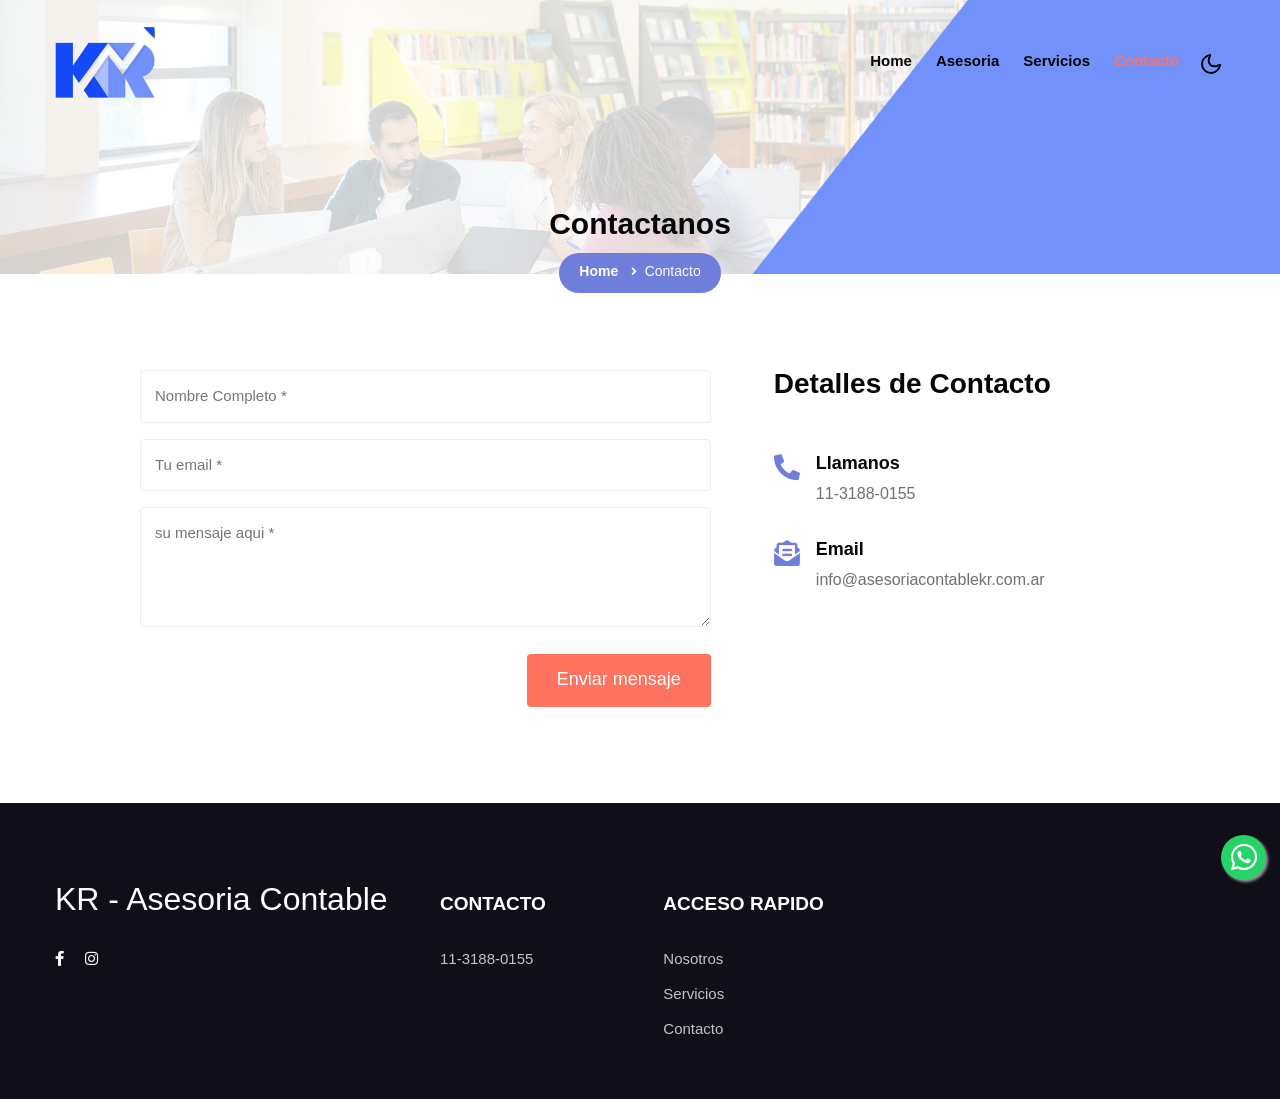
==== contacto.html @ cf9ad84a "Add files via upload" ====
<!doctype html>
<html lang="es">

    <head>
        <!-- Required meta tags -->
        <title>KR - Asesoria Contable</title>
        <meta charset="utf-8">
        <meta http-equiv="Content-Type" content="text/html; charset=utf-8">
        <meta name="viewport" content="width=device-width, initial-scale=1, shrink-to-fit=no">
        <meta name="description" content="Realización de trámites de administración contable e impositiva para emprendedores y Pymes. Contamos con el mejor servicio profesional para cada cliente.">
        <meta name="keywords" content="asesoramiento contable, asesoria contable,vencimiento de afip, Contador publico, Afip Monotributo, Contadora Publica, Pago de Afip, Liquidacion de sueldos, contador para emprendedores">
        <meta name="google-site-verification" content="Z-WitWKQoK6j_l87jaZGyqJf7BgAr0-FF_8QViLL7R8" />
        <meta http-equiv="content-language" content="es">
        <link rel="stylesheet" href="assets/css/style-starter.css?v=5">
    </head>

<body>
    <!--header-->
    <header id="site-header" class="fixed-top">
        <div class="container">
            <nav class="navbar navbar-expand-lg stroke px-0">
                <!-- <h1>
                    <a class="navbar-brand" href="index.html">
                        <span>Be</span>Idea</a>
                </h1> -->

                <a class="navbar-brand" href="index.html">
                    <img src="./assets/images/logo-small.png" alt="KR ASESORÍA" title="KR ASESORÍA" style="width: 100px; top:10px;" />
                </a> 
                <button class="navbar-toggler  collapsed bg-gradient" type="button" data-toggle="collapse"
                    data-target="#navbarTogglerDemo02" aria-controls="navbarTogglerDemo02" aria-expanded="false"
                    aria-label="Toggle navigation">
                    <span class="navbar-toggler-icon fa icon-expand fa-bars"></span>
                    <span class="navbar-toggler-icon fa icon-close fa-times"></span>
                </button>

                <div class="collapse navbar-collapse" id="navbarTogglerDemo02">
                    <ul class="navbar-nav ml-lg-auto">
                        <li class="nav-item">
                            <a class="nav-link" href="index.html">Home</a>
                        </li>
                        <li class="nav-item">
                            <a class="nav-link" href="index.html#asesoria">Asesoria</a>
                        </li>
                        <li class="nav-item">
                            <a class="nav-link" href="index.html#servicios">Servicios</a>
                        </li>
                        <li class="nav-item active">
                            <a class="nav-link" href="contacto.html">Contacto <span class="sr-only">(current)</span></a>
                        </li>
                    </ul>
                </div>
                <!-- toggle switch for light and dark theme -->
                <div class="cont-ser-position mt-lg-2">
                    <nav class="navigation">
                        <div class="theme-switch-wrapper">
                            <label class="theme-switch" for="checkbox">
                                <input type="checkbox" id="checkbox">
                                <div class="mode-container">
                                    <i class="gg-sun"></i>
                                    <i class="gg-moon"></i>
                                </div>
                            </label>
                        </div>
                    </nav>
                </div>
                <!-- //toggle switch for light and dark theme -->
            </nav>
        </div>
    </header>
    <!--//header-->

    <!-- inner banner -->
    <div class="inner-banner">
        <div class="w3l-breadcrumb">
            <div class="container">
                <h4 class="inner-text-title font-weight-bold">Contactanos</h4>
                <ul class="breadcrumbs-custom-path">
                    <li><a href="index.html">Home</a></li>
                    <li class="active"><i class="fas fa-angle-right mx-2"></i>Contacto</li>
                </ul>
            </div>
        </div>
    </div>
    <!-- //inner banner -->

    <!-- contact section -->
    <section class="w3l-contact py-5" id="contact">
        <div class="container py-md-5 py-4">
            <!--<div class="title-main text-center mx-auto mb-5" style="max-width:500px;">
                <p class="text-uppercase">Get In Touch</p>
                <h3 class="title-style">Contact with <span>Us</span></h3>
            </div>-->
            <div class="mx-auto" style="max-width:1000px">
                <div class="row contact-block">
                    <div class="col-md-7 contact-right">
                        <form action="emailHandler.php" method="post" class="signin-form">
                            <div class="input-grids">
                                <input type="text" name="nombre" id="nombre" placeholder="Nombre Completo *"
                                    class="contact-input" required="" />
                                <input type="email" name="email" id="email" placeholder="Tu email *"
                                    class="contact-input" required="" />
                            </div>
                            <div class="form-input">
                                <textarea name="mensaje" id="mensaje" placeholder="su mensaje aqui *"
                                    required=""></textarea>
                            </div>
                            <div class="text-right">
                                <button class="btn btn-style">Enviar mensaje</button>
                            </div>
                        </form>
                    </div>
                    <div class="col-md-5 contact-left pl-lg-5 mt-md-0 mt-5">
                        <h3 class="font-weight-bold mb-md-5 mb-4">Detalles de Contacto</h3>
                        <div class="cont-details">
                            <!--<div class="d-flex contact-grid">
                                <div class="cont-left text-center mr-3">
                                    <i class="fas fa-building"></i>
                                </div>
                                <div class="cont-right">
                                    <h6>Company Address</h6>
                                    <p>10001, 5th Avenue, 12202 street, London.</p>
                                </div>
                            </div>-->
                            <div class="d-flex contact-grid mt-4 pt-lg-2">
                                <div class="cont-left text-center mr-3">
                                    <i class="fas fa-phone-alt"></i>
                                </div>
                                <div class="cont-right">
                                    <h6>Llamanos</h6>
                                    <p><a target="_blank" href="https://api.whatsapp.com/send?phone=5491131880155">11-3188-0155</a></p>
                                </div>
                            </div>
                            <div class="d-flex contact-grid mt-4 pt-lg-2">
                                <div class="cont-left text-center mr-3">
                                    <i class="fas fa-envelope-open-text"></i>
                                </div>
                                <div class="cont-right">
                                    <h6>Email</h6>
                                    <p><a href="mailto:info@asesoriacontablekr.com.ar" class="mail">info@asesoriacontablekr.com.ar</a></p>
                                </div>
                            </div>
                            <!--<div class="d-flex contact-grid mt-4 pt-lg-2">
                                <div class="cont-left text-center mr-3">
                                    <i class="fas fa-headphones-alt"></i>
                                </div>
                                <div class="cont-right">
                                    <h6>Customer Support</h6>
                                    <p><a href="mailto:info@support.com" class="mail">info@support.com</a></p>
                                </div>
                            </div>-->
                        </div>
                    </div>
                </div>
            </div>
        </div>
    </section>
    <!-- map -->
    <!--<div class="map">
        <iframe
            src="https://www.google.com/maps/embed?pb=!1m18!1m12!1m3!1d317718.69319292053!2d-0.3817765050863085!3d51.528307984912544!2m3!1f0!2f0!3f0!3m2!1i1024!2i768!4f13.1!3m3!1m2!1s0x47d8a00baf21de75%3A0x52963a5addd52a99!2sLondon%2C+UK!5e0!3m2!1sen!2spl!4v1562654563739!5m2!1sen!2spl"
            width="100%" height="400" frameborder="0" style="border: 0px;" allowfullscreen=""></iframe>
    </div>-->
    <!-- //contact section -->

    <!-- footer -->
    <footer class="w3l-footer-16 py-5">
        <div class="container pt-md-4">
            <div class="row footer-p">
                <div class="col-lg-4 pr-lg-5">
                    <a class="footer-logo" href="index.html">KR - Asesoria Contable</a>
                    <div class="columns-2 mt-4">
                        <ul class="social">
                            <li><a target="_blank" href="https://www.facebook.com/kr.asesoriacontable"><i class="fab fa-facebook-f"></i></a>
                            </li>
                            <li><a target="_blank" href="https://www.instagram.com/kr.asesoriacontable/?hl=es"><i class="fab fa-instagram"></i></a>
                            </li>
                        </ul>
                    </div>
                </div>
                <div class="col-lg-5 mt-lg-0 mt-5">
                    <div class="row">
                            <div class="col-xl-5 col-6 column pl-lg-0">
                            <h3 class="mt-lg-3">Contacto</h3>
                            <ul class="footer-contact-list">
                                <li class="mt-2"><a target="_blank" href="https://api.whatsapp.com/send?phone=5491131880155">11-3188-0155</a></li>
                            </ul>
                        </div>
                        <div class="col-xl-5 col-6 column">
                            <h3 class="mt-lg-3">Acceso Rapido</h3>
                            <ul class="footer-gd-16">
                                <li><a href="index.html#nosotros">Nosotros</a></li>
                                <li><a href="index.html#servicios">Servicios</a></li>
                                <li><a href="contacto.html">Contacto</a></li>
                            </ul>
                        </div>

                    </div>
                </div>
            </div>
        </div>
    </footer>
    <div class="whatsappMobile">
		<a target="_blank" href="https://api.whatsapp.com/send?phone=5491131880155" class="floatMobile" target="_blank"><i class="fab fa-whatsapp"></i></a>
	</div>
    <!-- //footer -->

    <!-- Js scripts -->
    <!-- move top -->
    <button onclick="topFunction()" id="movetop" title="Go to top">
        <span class="fas fa-level-up-alt" aria-hidden="true"></span>
    </button>
    <script>
        // When the user scrolls down 20px from the top of the document, show the button
        window.onscroll = function () {
            scrollFunction()
        };

        function scrollFunction() {
            if (document.body.scrollTop > 20 || document.documentElement.scrollTop > 20) {
                document.getElementById("movetop").style.display = "block";
            } else {
                document.getElementById("movetop").style.display = "none";
            }
        }

        // When the user clicks on the button, scroll to the top of the document
        function topFunction() {
            document.body.scrollTop = 0;
            document.documentElement.scrollTop = 0;
        }
    </script>
    <!-- //move top -->

    <!-- common jquery plugin -->
    <script src="assets/js/jquery-3.3.1.min.js"></script>
    <!-- //common jquery plugin -->

    <!-- theme switch js (light and dark)-->
    <script src="assets/js/theme-change.js"></script>
    <script>
        function autoType(elementClass, typingSpeed) {
            var thhis = $(elementClass);
            thhis.css({
                "position": "relative",
                "display": "inline-block"
            });
            thhis.prepend('<div class="cursor" style="right: initial; left:0;"></div>');
            thhis = thhis.find(".text-js");
            var text = thhis.text().trim().split('');
            var amntOfChars = text.length;
            var newString = "";
            thhis.text("|");
            setTimeout(function () {
                thhis.css("opacity", 1);
                thhis.prev().removeAttr("style");
                thhis.text("");
                for (var i = 0; i < amntOfChars; i++) {
                    (function (i, char) {
                        setTimeout(function () {
                            newString += char;
                            thhis.text(newString);
                        }, i * typingSpeed);
                    })(i + 1, text[i]);
                }
            }, 1500);
        }

        $(document).ready(function () {
            // Now to start autoTyping just call the autoType function with the 
            // class of outer div
            // The second paramter is the speed between each letter is typed.   
            autoType(".type-js", 200);
        });
    </script>
    <!-- //theme switch js (light and dark)-->

    <!-- MENU-JS -->
    <script>
        $(window).on("scroll", function () {
            var scroll = $(window).scrollTop();

            if (scroll >= 80) {
                $("#site-header").addClass("nav-fixed");
            } else {
                $("#site-header").removeClass("nav-fixed");
            }
        });

        //Main navigation Active Class Add Remove
        $(".navbar-toggler").on("click", function () {
            $("header").toggleClass("active");
        });
        $(document).on("ready", function () {
            if ($(window).width() > 991) {
                $("header").removeClass("active");
            }
            $(window).on("resize", function () {
                if ($(window).width() > 991) {
                    $("header").removeClass("active");
                }
            });
        });
    </script>
    <!-- //MENU-JS -->

    <!-- disable body scroll which navbar is in active -->
    <script>
        $(function () {
            $('.navbar-toggler').click(function () {
                $('body').toggleClass('noscroll');
            })
        });
    </script>
    <!-- //disable body scroll which navbar is in active -->

    <!--bootstrap-->
    <script src="assets/js/bootstrap.min.js"></script>
    <!-- //bootstrap-->
    <!-- //Js scripts -->
</body>

</html>
---- assets/css/style-starter.css ----
@charset "UTF-8";

/*--
Author: W3layouts
Author URL: http://w3layouts.com
--*/
/*!
 * Bootstrap v4.4.1 (https://getbootstrap.com/)
 * Copyright 2011-2019 The Bootstrap Authors
 * Copyright 2011-2019 Twitter, Inc.
 * Licensed under MIT (https://github.com/twbs/bootstrap/blob/master/LICENSE)
 */
:root {
  --blue: #007bff;
  --indigo: #6610f2;
  --purple: #6f42c1;
  --pink: #e83e8c;
  --red: #dc3545;
  --orange: #fd7e14;
  --yellow: #ffc107;
  --green: #28a745;
  --teal: #20c997;
  --cyan: #17a2b8;
  --white: #fff;
  --gray: #6c757d;
  --gray-dark: #343a40;
  --primary: #ff4c4c;
  --secondary: #e71d36;
  --success: #28a745;
  --info: #17a2b8;
  --warning: #ffc107;
  --danger: #dc3545;
  --light: #f8f9fa;
  --dark: #343a40;
  --breakpoint-xs: 0;
  --breakpoint-sm: 576px;
  --breakpoint-md: 768px;
  --breakpoint-lg: 992px;
  --breakpoint-xl: 1200px;
  --font-family-sans-serif: -apple-system, BlinkMacSystemFont, "Segoe UI", Roboto, "Helvetica Neue", Arial, "Noto Sans", sans-serif, "Apple Color Emoji", "Segoe UI Emoji", "Segoe UI Symbol", "Noto Color Emoji";
  --font-family-monospace: SFMono-Regular, Menlo, Monaco, Consolas, "Liberation Mono", "Courier New", monospace;
}

*,
*::before,
*::after {
  box-sizing: border-box;
}

html {
  font-family: sans-serif;
  line-height: 1.15;
  -webkit-text-size-adjust: 100%;
  -webkit-tap-highlight-color: rgba(0, 0, 0, 0);
}

article,
aside,
figcaption,
figure,
footer,
header,
hgroup,
main,
nav,
section {
  display: block;
}

body {
  margin: 0;
  font-family: -apple-system, BlinkMacSystemFont, "Segoe UI", Roboto, "Helvetica Neue", Arial, "Noto Sans", sans-serif, "Apple Color Emoji", "Segoe UI Emoji", "Segoe UI Symbol", "Noto Color Emoji";
  font-size: 1rem;
  font-weight: 400;
  line-height: 1.5;
  color: #212529;
  text-align: left;
  background-color: #fff;
}

[tabindex="-1"]:focus:not(:focus-visible) {
  outline: 0 !important;
}

hr {
  box-sizing: content-box;
  height: 0;
  overflow: visible;
}

h1,
h2,
h3,
h4,
h5,
h6 {
  margin-top: 0;
  margin-bottom: 0.5rem;
}

p {
  margin-top: 0;
  margin-bottom: 1rem;
}

abbr[title],
abbr[data-original-title] {
  text-decoration: underline;
  -webkit-text-decoration: underline dotted;
  text-decoration: underline dotted;
  cursor: help;
  border-bottom: 0;
  -webkit-text-decoration-skip-ink: none;
  text-decoration-skip-ink: none;
}

address {
  margin-bottom: 1rem;
  font-style: normal;
  line-height: inherit;
}

ol,
ul,
dl {
  margin-top: 0;
  margin-bottom: 1rem;
}

ol ol,
ul ul,
ol ul,
ul ol {
  margin-bottom: 0;
}

dt {
  font-weight: 600;
}

dd {
  margin-bottom: .5rem;
  margin-left: 0;
}

blockquote {
  margin: 0 0 1rem;
}

b,
strong {
  font-weight: bolder;
}

small {
  font-size: 80%;
}

sub,
sup {
  position: relative;
  font-size: 75%;
  line-height: 0;
  vertical-align: baseline;
}

sub {
  bottom: -.25em;
}

sup {
  top: -.5em;
}

a {
  color: var(--font-color);
  text-decoration: none;
  transition: 0.3s ease-out;
}

a:hover {
  color: var(--primary-color);
  text-decoration: underline;
  transition: 0.3s ease-out;
}

a,
a:hover,
button,
button:hover {
  text-decoration: none;
  transition: 0.3s ease-out;
}

a:not([href]) {
  color: inherit;
  text-decoration: none;
}

a:not([href]):hover {
  color: inherit;
  text-decoration: none;
}

pre,
code,
kbd,
samp {
  font-family: SFMono-Regular, Menlo, Monaco, Consolas, "Liberation Mono", "Courier New", monospace;
  font-size: 1em;
}

pre {
  margin-top: 0;
  margin-bottom: 1rem;
  overflow: auto;
}

figure {
  margin: 0 0 1rem;
}

img {
  vertical-align: middle;
  border-style: none;
}

svg {
  overflow: hidden;
  vertical-align: middle;
}

table {
  border-collapse: collapse;
}

caption {
  padding-top: 0.75rem;
  padding-bottom: 0.75rem;
  color: #6c757d;
  text-align: left;
  caption-side: bottom;
}

th {
  text-align: inherit;
}

label {
  display: inline-block;
  margin-bottom: 0.5rem;
}

button {
  border-radius: 0;
}

button:focus {
  outline: 1px dotted;
  outline: 5px auto -webkit-focus-ring-color;
}

input,
button,
select,
optgroup,
textarea {
  margin: 0;
  font-family: inherit;
  font-size: inherit;
  line-height: inherit;
}

button,
input {
  overflow: visible;
}

button,
select {
  text-transform: none;
}

select {
  word-wrap: normal;
}

button,
[type="button"],
[type="reset"],
[type="submit"] {
  -webkit-appearance: button;
}

button:not(:disabled),
[type="button"]:not(:disabled),
[type="reset"]:not(:disabled),
[type="submit"]:not(:disabled) {
  cursor: pointer;
}

button::-moz-focus-inner,
[type="button"]::-moz-focus-inner,
[type="reset"]::-moz-focus-inner,
[type="submit"]::-moz-focus-inner {
  padding: 0;
  border-style: none;
}

input[type="radio"],
input[type="checkbox"] {
  box-sizing: border-box;
  padding: 0;
}

input[type="date"],
input[type="time"],
input[type="datetime-local"],
input[type="month"] {
  -webkit-appearance: listbox;
}

textarea {
  overflow: auto;
  resize: vertical;
}

fieldset {
  min-width: 0;
  padding: 0;
  margin: 0;
  border: 0;
}

legend {
  display: block;
  width: 100%;
  max-width: 100%;
  padding: 0;
  margin-bottom: .5rem;
  font-size: 1.5rem;
  line-height: inherit;
  color: inherit;
  white-space: normal;
}

.floatMobile{
	position:fixed;
	width:45px;
	height:45px;
    bottom: 20px;
    right: 14px;
	background-color:#25d366;
	color:#FFF;
	border-radius:50px;
	text-align:center;
    font-size:30px;
	box-shadow: 2px 2px 3px #999;
    z-index:100;
    animation: beat .25s infinite alternate;
}

.my-float {
  margin-top: 16px;
}

@media (max-width: 1200px) {
  legend {
    font-size: calc(1.275rem + 0.3vw);
  }
}

progress {
  vertical-align: baseline;
}

[type="number"]::-webkit-inner-spin-button,
[type="number"]::-webkit-outer-spin-button {
  height: auto;
}

[type="search"] {
  outline-offset: -2px;
  -webkit-appearance: none;
}

[type="search"]::-webkit-search-decoration {
  -webkit-appearance: none;
}

::-webkit-file-upload-button {
  font: inherit;
  -webkit-appearance: button;
}

output {
  display: inline-block;
}

summary {
  display: list-item;
  cursor: pointer;
}

template {
  display: none;
}

[hidden] {
  display: none !important;
}

h1,
h2,
h3,
h4,
h5,
h6,
.h1,
.h2,
.h3,
.h4,
.h5,
.h6 {
  margin-bottom: 0.5rem;
  font-weight: 400;
  line-height: 28px;
}

h1,
.h1 {
  font-size: 2.5rem;
}

@media (max-width: 1200px) {

  h1,
  .h1 {
    font-size: calc(1.375rem + 1.5vw);
  }
}

h2,
.h2 {
  font-size: 2rem;
}

@media (max-width: 1200px) {

  h2,
  .h2 {
    font-size: calc(1.325rem + 0.9vw);
  }
}

h3,
.h3 {
  font-size: 1.75rem;
}

@media (max-width: 1200px) {

  h3,
  .h3 {
    font-size: calc(1.3rem + 0.6vw);
  }
}

h4,
.h4 {
  font-size: 1.5rem;
}

@media (max-width: 1200px) {

  h4,
  .h4 {
    font-size: calc(1.275rem + 0.3vw);
  }
}

h5,
.h5 {
  font-size: 1.25rem;
}

h6,
.h6 {
  font-size: 1rem;
}

.lead {
  font-size: 1.25rem;
  font-weight: 300;
}

.display-1 {
  font-size: 6rem;
  font-weight: 300;
  line-height: 1.2;
}

@media (max-width: 1200px) {
  .display-1 {
    font-size: calc(1.725rem + 5.7vw);
  }
}

.display-2 {
  font-size: 5.5rem;
  font-weight: 300;
  line-height: 1.2;
}

@media (max-width: 1200px) {
  .display-2 {
    font-size: calc(1.675rem + 5.1vw);
  }
}

.display-3 {
  font-size: 4.5rem;
  font-weight: 300;
  line-height: 1.2;
}

@media (max-width: 1200px) {
  .display-3 {
    font-size: calc(1.575rem + 3.9vw);
  }
}

.display-4 {
  font-size: 3.5rem;
  font-weight: 300;
  line-height: 1.2;
}

@media (max-width: 1200px) {
  .display-4 {
    font-size: calc(1.475rem + 2.7vw);
  }
}

hr {
  margin-top: 1rem;
  margin-bottom: 1rem;
  border: 0;
  border-top: 1px solid rgba(0, 0, 0, 0.1);
}

small,
.small {
  font-size: 80%;
  font-weight: 400;
}

mark,
.mark {
  padding: 0.2em;
  background-color: #fcf8e3;
}

.list-unstyled {
  padding-left: 0;
  list-style: none;
}

.list-inline {
  padding-left: 0;
  list-style: none;
}

.list-inline-item {
  display: inline-block;
}

.list-inline-item:not(:last-child) {
  margin-right: 0.5rem;
}

.initialism {
  font-size: 90%;
  text-transform: uppercase;
}

.blockquote {
  margin-bottom: 1rem;
  font-size: 1.25rem;
}

.blockquote-footer {
  display: block;
  font-size: 80%;
  color: #6c757d;
}

.blockquote-footer::before {
  content: "\2014\00A0";
}

.img-fluid {
  max-width: 100%;
  height: auto;
}

.img-thumbnail {
  padding: 0.25rem;
  background-color: #fff;
  border: 1px solid #dee2e6;
  border-radius: 0.25rem;
  max-width: 100%;
  height: auto;
}

.figure {
  display: inline-block;
}

.figure-img {
  margin-bottom: 0.5rem;
  line-height: 1;
}

.figure-caption {
  font-size: 90%;
  color: #6c757d;
}

code {
  font-size: 87.5%;
  color: #e83e8c;
  word-wrap: break-word;
}

a>code {
  color: inherit;
}

kbd {
  padding: 0.2rem 0.4rem;
  font-size: 87.5%;
  color: #fff;
  background-color: #212529;
  border-radius: 0.2rem;
}

kbd kbd {
  padding: 0;
  font-size: 100%;
  font-weight: 600;
}

pre {
  display: block;
  font-size: 87.5%;
  color: #212529;
}

pre code {
  font-size: inherit;
  color: inherit;
  word-break: normal;
}

.pre-scrollable {
  max-height: 340px;
  overflow-y: scroll;
}

.container {
  width: 100%;
  padding-right: 15px;
  padding-left: 15px;
  margin-right: auto;
  margin-left: auto;
}

@media (min-width: 576px) {
  .container {
    max-width: 540px;
  }
}

@media (min-width: 768px) {
  .container {
    max-width: 720px;
  }
}

@media (min-width: 992px) {
  .container {
    max-width: 960px;
  }
}

@media (min-width: 1200px) {
  .container {
    max-width: 1140px;
  }
}

.container-fluid,
.container-sm,
.container-md,
.container-lg,
.container-xl {
  width: 100%;
  padding-right: 15px;
  padding-left: 15px;
  margin-right: auto;
  margin-left: auto;
}

@media (min-width: 576px) {

  .container,
  .container-sm {
    max-width: 540px;
  }
}

@media (min-width: 768px) {

  .container,
  .container-sm,
  .container-md {
    max-width: 720px;
  }
}

@media (min-width: 992px) {

  .container,
  .container-sm,
  .container-md,
  .container-lg {
    max-width: 960px;
  }
}

@media (min-width: 1200px) {

  .container,
  .container-sm,
  .container-md,
  .container-lg,
  .container-xl {
    max-width: 1140px;
  }
}

.row {
  display: flex;
  flex-wrap: wrap;
  margin-right: -15px;
  margin-left: -15px;
}

.no-gutters {
  margin-right: 0;
  margin-left: 0;
}

.no-gutters>.col,
.no-gutters>[class*="col-"] {
  padding-right: 0;
  padding-left: 0;
}

.col-1,
.col-2,
.col-3,
.col-4,
.col-5,
.col-6,
.col-7,
.col-8,
.col-9,
.col-10,
.col-11,
.col-12,
.col,
.col-auto,
.col-sm-1,
.col-sm-2,
.col-sm-3,
.col-sm-4,
.col-sm-5,
.col-sm-6,
.col-sm-7,
.col-sm-8,
.col-sm-9,
.col-sm-10,
.col-sm-11,
.col-sm-12,
.col-sm,
.col-sm-auto,
.col-md-1,
.col-md-2,
.col-md-3,
.col-md-4,
.col-md-5,
.col-md-6,
.col-md-7,
.col-md-8,
.col-md-9,
.col-md-10,
.col-md-11,
.col-md-12,
.col-md,
.col-md-auto,
.col-lg-1,
.col-lg-2,
.col-lg-3,
.col-lg-4,
.col-lg-5,
.col-lg-6,
.col-lg-7,
.col-lg-8,
.col-lg-9,
.col-lg-10,
.col-lg-11,
.col-lg-12,
.col-lg,
.col-lg-auto,
.col-xl-1,
.col-xl-2,
.col-xl-3,
.col-xl-4,
.col-xl-5,
.col-xl-6,
.col-xl-7,
.col-xl-8,
.col-xl-9,
.col-xl-10,
.col-xl-11,
.col-xl-12,
.col-xl,
.col-xl-auto {
  position: relative;
  width: 100%;
  padding-right: 15px;
  padding-left: 15px;
}

.col {
  flex-basis: 0;
  flex-grow: 1;
  max-width: 100%;
}

.row-cols-1>* {
  flex: 0 0 100%;
  max-width: 100%;
}

.row-cols-2>* {
  flex: 0 0 50%;
  max-width: 50%;
}

.row-cols-3>* {
  flex: 0 0 33.33333%;
  max-width: 33.33333%;
}

.row-cols-4>* {
  flex: 0 0 25%;
  max-width: 25%;
}

.row-cols-5>* {
  flex: 0 0 20%;
  max-width: 20%;
}

.row-cols-6>* {
  flex: 0 0 16.66667%;
  max-width: 16.66667%;
}

.col-auto {
  flex: 0 0 auto;
  width: auto;
  max-width: 100%;
}

.col-1 {
  flex: 0 0 8.33333%;
  max-width: 8.33333%;
}

.col-2 {
  flex: 0 0 16.66667%;
  max-width: 16.66667%;
}

.col-3 {
  flex: 0 0 25%;
  max-width: 25%;
}

.col-4 {
  flex: 0 0 33.33333%;
  max-width: 33.33333%;
}

.col-5 {
  flex: 0 0 41.66667%;
  max-width: 41.66667%;
}

.col-6 {
  flex: 0 0 50%;
  max-width: 50%;
}

.col-7 {
  flex: 0 0 58.33333%;
  max-width: 58.33333%;
}

.col-8 {
  flex: 0 0 66.66667%;
  max-width: 66.66667%;
}

.col-9 {
  flex: 0 0 75%;
  max-width: 75%;
}

.col-10 {
  flex: 0 0 83.33333%;
  max-width: 83.33333%;
}

.col-11 {
  flex: 0 0 91.66667%;
  max-width: 91.66667%;
}

.col-12 {
  flex: 0 0 100%;
  max-width: 100%;
}

.order-first {
  order: -1;
}

.order-last {
  order: 13;
}

.order-0 {
  order: 0;
}

.order-1 {
  order: 1;
}

.order-2 {
  order: 2;
}

.order-3 {
  order: 3;
}

.order-4 {
  order: 4;
}

.order-5 {
  order: 5;
}

.order-6 {
  order: 6;
}

.order-7 {
  order: 7;
}

.order-8 {
  order: 8;
}

.order-9 {
  order: 9;
}

.order-10 {
  order: 10;
}

.order-11 {
  order: 11;
}

.order-12 {
  order: 12;
}

.offset-1 {
  margin-left: 8.33333%;
}

.offset-2 {
  margin-left: 16.66667%;
}

.offset-3 {
  margin-left: 25%;
}

.offset-4 {
  margin-left: 33.33333%;
}

.offset-5 {
  margin-left: 41.66667%;
}

.offset-6 {
  margin-left: 50%;
}

.offset-7 {
  margin-left: 58.33333%;
}

.offset-8 {
  margin-left: 66.66667%;
}

.offset-9 {
  margin-left: 75%;
}

.offset-10 {
  margin-left: 83.33333%;
}

.offset-11 {
  margin-left: 91.66667%;
}

@media (min-width: 576px) {
  .col-sm {
    flex-basis: 0;
    flex-grow: 1;
    max-width: 100%;
  }

  .row-cols-sm-1>* {
    flex: 0 0 100%;
    max-width: 100%;
  }

  .row-cols-sm-2>* {
    flex: 0 0 50%;
    max-width: 50%;
  }

  .row-cols-sm-3>* {
    flex: 0 0 33.33333%;
    max-width: 33.33333%;
  }

  .row-cols-sm-4>* {
    flex: 0 0 25%;
    max-width: 25%;
  }

  .row-cols-sm-5>* {
    flex: 0 0 20%;
    max-width: 20%;
  }

  .row-cols-sm-6>* {
    flex: 0 0 16.66667%;
    max-width: 16.66667%;
  }

  .col-sm-auto {
    flex: 0 0 auto;
    width: auto;
    max-width: 100%;
  }

  .col-sm-1 {
    flex: 0 0 8.33333%;
    max-width: 8.33333%;
  }

  .col-sm-2 {
    flex: 0 0 16.66667%;
    max-width: 16.66667%;
  }

  .col-sm-3 {
    flex: 0 0 25%;
    max-width: 25%;
  }

  .col-sm-4 {
    flex: 0 0 33.33333%;
    max-width: 33.33333%;
  }

  .col-sm-5 {
    flex: 0 0 41.66667%;
    max-width: 41.66667%;
  }

  .col-sm-6 {
    flex: 0 0 50%;
    max-width: 50%;
  }

  .col-sm-7 {
    flex: 0 0 58.33333%;
    max-width: 58.33333%;
  }

  .col-sm-8 {
    flex: 0 0 66.66667%;
    max-width: 66.66667%;
  }

  .col-sm-9 {
    flex: 0 0 75%;
    max-width: 75%;
  }

  .col-sm-10 {
    flex: 0 0 83.33333%;
    max-width: 83.33333%;
  }

  .col-sm-11 {
    flex: 0 0 91.66667%;
    max-width: 91.66667%;
  }

  .col-sm-12 {
    flex: 0 0 100%;
    max-width: 100%;
  }

  .order-sm-first {
    order: -1;
  }

  .order-sm-last {
    order: 13;
  }

  .order-sm-0 {
    order: 0;
  }

  .order-sm-1 {
    order: 1;
  }

  .order-sm-2 {
    order: 2;
  }

  .order-sm-3 {
    order: 3;
  }

  .order-sm-4 {
    order: 4;
  }

  .order-sm-5 {
    order: 5;
  }

  .order-sm-6 {
    order: 6;
  }

  .order-sm-7 {
    order: 7;
  }

  .order-sm-8 {
    order: 8;
  }

  .order-sm-9 {
    order: 9;
  }

  .order-sm-10 {
    order: 10;
  }

  .order-sm-11 {
    order: 11;
  }

  .order-sm-12 {
    order: 12;
  }

  .offset-sm-0 {
    margin-left: 0;
  }

  .offset-sm-1 {
    margin-left: 8.33333%;
  }

  .offset-sm-2 {
    margin-left: 16.66667%;
  }

  .offset-sm-3 {
    margin-left: 25%;
  }

  .offset-sm-4 {
    margin-left: 33.33333%;
  }

  .offset-sm-5 {
    margin-left: 41.66667%;
  }

  .offset-sm-6 {
    margin-left: 50%;
  }

  .offset-sm-7 {
    margin-left: 58.33333%;
  }

  .offset-sm-8 {
    margin-left: 66.66667%;
  }

  .offset-sm-9 {
    margin-left: 75%;
  }

  .offset-sm-10 {
    margin-left: 83.33333%;
  }

  .offset-sm-11 {
    margin-left: 91.66667%;
  }
}

@media (min-width: 768px) {
  .col-md {
    flex-basis: 0;
    flex-grow: 1;
    max-width: 100%;
  }

  .row-cols-md-1>* {
    flex: 0 0 100%;
    max-width: 100%;
  }

  .row-cols-md-2>* {
    flex: 0 0 50%;
    max-width: 50%;
  }

  .row-cols-md-3>* {
    flex: 0 0 33.33333%;
    max-width: 33.33333%;
  }

  .row-cols-md-4>* {
    flex: 0 0 25%;
    max-width: 25%;
  }

  .row-cols-md-5>* {
    flex: 0 0 20%;
    max-width: 20%;
  }

  .row-cols-md-6>* {
    flex: 0 0 16.66667%;
    max-width: 16.66667%;
  }

  .col-md-auto {
    flex: 0 0 auto;
    width: auto;
    max-width: 100%;
  }

  .col-md-1 {
    flex: 0 0 8.33333%;
    max-width: 8.33333%;
  }

  .col-md-2 {
    flex: 0 0 16.66667%;
    max-width: 16.66667%;
  }

  .col-md-3 {
    flex: 0 0 25%;
    max-width: 25%;
  }

  .col-md-4 {
    flex: 0 0 33.33333%;
    max-width: 33.33333%;
  }

  .col-md-5 {
    flex: 0 0 41.66667%;
    max-width: 41.66667%;
  }

  .col-md-6 {
    flex: 0 0 50%;
    max-width: 50%;
  }

  .col-md-7 {
    flex: 0 0 58.33333%;
    max-width: 58.33333%;
  }

  .col-md-8 {
    flex: 0 0 66.66667%;
    max-width: 66.66667%;
  }

  .col-md-9 {
    flex: 0 0 75%;
    max-width: 75%;
  }

  .col-md-10 {
    flex: 0 0 83.33333%;
    max-width: 83.33333%;
  }

  .col-md-11 {
    flex: 0 0 91.66667%;
    max-width: 91.66667%;
  }

  .col-md-12 {
    flex: 0 0 100%;
    max-width: 100%;
  }

  .order-md-first {
    order: -1;
  }

  .order-md-last {
    order: 13;
  }

  .order-md-0 {
    order: 0;
  }

  .order-md-1 {
    order: 1;
  }

  .order-md-2 {
    order: 2;
  }

  .order-md-3 {
    order: 3;
  }

  .order-md-4 {
    order: 4;
  }

  .order-md-5 {
    order: 5;
  }

  .order-md-6 {
    order: 6;
  }

  .order-md-7 {
    order: 7;
  }

  .order-md-8 {
    order: 8;
  }

  .order-md-9 {
    order: 9;
  }

  .order-md-10 {
    order: 10;
  }

  .order-md-11 {
    order: 11;
  }

  .order-md-12 {
    order: 12;
  }

  .offset-md-0 {
    margin-left: 0;
  }

  .offset-md-1 {
    margin-left: 8.33333%;
  }

  .offset-md-2 {
    margin-left: 16.66667%;
  }

  .offset-md-3 {
    margin-left: 25%;
  }

  .offset-md-4 {
    margin-left: 33.33333%;
  }

  .offset-md-5 {
    margin-left: 41.66667%;
  }

  .offset-md-6 {
    margin-left: 50%;
  }

  .offset-md-7 {
    margin-left: 58.33333%;
  }

  .offset-md-8 {
    margin-left: 66.66667%;
  }

  .offset-md-9 {
    margin-left: 75%;
  }

  .offset-md-10 {
    margin-left: 83.33333%;
  }

  .offset-md-11 {
    margin-left: 91.66667%;
  }
}

@media (min-width: 992px) {
  .col-lg {
    flex-basis: 0;
    flex-grow: 1;
    max-width: 100%;
  }

  .row-cols-lg-1>* {
    flex: 0 0 100%;
    max-width: 100%;
  }

  .row-cols-lg-2>* {
    flex: 0 0 50%;
    max-width: 50%;
  }

  .row-cols-lg-3>* {
    flex: 0 0 33.33333%;
    max-width: 33.33333%;
  }

  .row-cols-lg-4>* {
    flex: 0 0 25%;
    max-width: 25%;
  }

  .row-cols-lg-5>* {
    flex: 0 0 20%;
    max-width: 20%;
  }

  .row-cols-lg-6>* {
    flex: 0 0 16.66667%;
    max-width: 16.66667%;
  }

  .col-lg-auto {
    flex: 0 0 auto;
    width: auto;
    max-width: 100%;
  }

  .col-lg-1 {
    flex: 0 0 8.33333%;
    max-width: 8.33333%;
  }

  .col-lg-2 {
    flex: 0 0 16.66667%;
    max-width: 16.66667%;
  }

  .col-lg-3 {
    flex: 0 0 25%;
    max-width: 25%;
  }

  .col-lg-4 {
    flex: 0 0 33.33333%;
    max-width: 33.33333%;
  }

  .col-lg-5 {
    flex: 0 0 41.66667%;
    max-width: 41.66667%;
  }

  .col-lg-6 {
    flex: 0 0 50%;
    max-width: 50%;
  }

  .col-lg-7 {
    flex: 0 0 58.33333%;
    max-width: 58.33333%;
  }

  .col-lg-8 {
    flex: 0 0 66.66667%;
    max-width: 66.66667%;
  }

  .col-lg-9 {
    flex: 0 0 75%;
    max-width: 75%;
  }

  .col-lg-10 {
    flex: 0 0 83.33333%;
    max-width: 83.33333%;
  }

  .col-lg-11 {
    flex: 0 0 91.66667%;
    max-width: 91.66667%;
  }

  .col-lg-12 {
    flex: 0 0 100%;
    max-width: 100%;
  }

  .order-lg-first {
    order: -1;
  }

  .order-lg-last {
    order: 13;
  }

  .order-lg-0 {
    order: 0;
  }

  .order-lg-1 {
    order: 1;
  }

  .order-lg-2 {
    order: 2;
  }

  .order-lg-3 {
    order: 3;
  }

  .order-lg-4 {
    order: 4;
  }

  .order-lg-5 {
    order: 5;
  }

  .order-lg-6 {
    order: 6;
  }

  .order-lg-7 {
    order: 7;
  }

  .order-lg-8 {
    order: 8;
  }

  .order-lg-9 {
    order: 9;
  }

  .order-lg-10 {
    order: 10;
  }

  .order-lg-11 {
    order: 11;
  }

  .order-lg-12 {
    order: 12;
  }

  .offset-lg-0 {
    margin-left: 0;
  }

  .offset-lg-1 {
    margin-left: 8.33333%;
  }

  .offset-lg-2 {
    margin-left: 16.66667%;
  }

  .offset-lg-3 {
    margin-left: 25%;
  }

  .offset-lg-4 {
    margin-left: 33.33333%;
  }

  .offset-lg-5 {
    margin-left: 41.66667%;
  }

  .offset-lg-6 {
    margin-left: 50%;
  }

  .offset-lg-7 {
    margin-left: 58.33333%;
  }

  .offset-lg-8 {
    margin-left: 66.66667%;
  }

  .offset-lg-9 {
    margin-left: 75%;
  }

  .offset-lg-10 {
    margin-left: 83.33333%;
  }

  .offset-lg-11 {
    margin-left: 91.66667%;
  }
}

@media (min-width: 1200px) {
  .col-xl {
    flex-basis: 0;
    flex-grow: 1;
    max-width: 100%;
  }

  .row-cols-xl-1>* {
    flex: 0 0 100%;
    max-width: 100%;
  }

  .row-cols-xl-2>* {
    flex: 0 0 50%;
    max-width: 50%;
  }

  .row-cols-xl-3>* {
    flex: 0 0 33.33333%;
    max-width: 33.33333%;
  }

  .row-cols-xl-4>* {
    flex: 0 0 25%;
    max-width: 25%;
  }

  .row-cols-xl-5>* {
    flex: 0 0 20%;
    max-width: 20%;
  }

  .row-cols-xl-6>* {
    flex: 0 0 16.66667%;
    max-width: 16.66667%;
  }

  .col-xl-auto {
    flex: 0 0 auto;
    width: auto;
    max-width: 100%;
  }

  .col-xl-1 {
    flex: 0 0 8.33333%;
    max-width: 8.33333%;
  }

  .col-xl-2 {
    flex: 0 0 16.66667%;
    max-width: 16.66667%;
  }

  .col-xl-3 {
    flex: 0 0 25%;
    max-width: 25%;
  }

  .col-xl-4 {
    flex: 0 0 33.33333%;
    max-width: 33.33333%;
  }

  .col-xl-5 {
    flex: 0 0 41.66667%;
    max-width: 41.66667%;
  }

  .col-xl-6 {
    flex: 0 0 50%;
    max-width: 50%;
  }

  .col-xl-7 {
    flex: 0 0 58.33333%;
    max-width: 58.33333%;
  }

  .col-xl-8 {
    flex: 0 0 66.66667%;
    max-width: 66.66667%;
  }

  .col-xl-9 {
    flex: 0 0 75%;
    max-width: 75%;
  }

  .col-xl-10 {
    flex: 0 0 83.33333%;
    max-width: 83.33333%;
  }

  .col-xl-11 {
    flex: 0 0 91.66667%;
    max-width: 91.66667%;
  }

  .col-xl-12 {
    flex: 0 0 100%;
    max-width: 100%;
  }

  .order-xl-first {
    order: -1;
  }

  .order-xl-last {
    order: 13;
  }

  .order-xl-0 {
    order: 0;
  }

  .order-xl-1 {
    order: 1;
  }

  .order-xl-2 {
    order: 2;
  }

  .order-xl-3 {
    order: 3;
  }

  .order-xl-4 {
    order: 4;
  }

  .order-xl-5 {
    order: 5;
  }

  .order-xl-6 {
    order: 6;
  }

  .order-xl-7 {
    order: 7;
  }

  .order-xl-8 {
    order: 8;
  }

  .order-xl-9 {
    order: 9;
  }

  .order-xl-10 {
    order: 10;
  }

  .order-xl-11 {
    order: 11;
  }

  .order-xl-12 {
    order: 12;
  }

  .offset-xl-0 {
    margin-left: 0;
  }

  .offset-xl-1 {
    margin-left: 8.33333%;
  }

  .offset-xl-2 {
    margin-left: 16.66667%;
  }

  .offset-xl-3 {
    margin-left: 25%;
  }

  .offset-xl-4 {
    margin-left: 33.33333%;
  }

  .offset-xl-5 {
    margin-left: 41.66667%;
  }

  .offset-xl-6 {
    margin-left: 50%;
  }

  .offset-xl-7 {
    margin-left: 58.33333%;
  }

  .offset-xl-8 {
    margin-left: 66.66667%;
  }

  .offset-xl-9 {
    margin-left: 75%;
  }

  .offset-xl-10 {
    margin-left: 83.33333%;
  }

  .offset-xl-11 {
    margin-left: 91.66667%;
  }
}

.table {
  width: 100%;
  margin-bottom: 1rem;
  color: #212529;
}

.table th,
.table td {
  padding: 0.75rem;
  vertical-align: top;
  border-top: 1px solid #dee2e6;
}

.table thead th {
  vertical-align: bottom;
  border-bottom: 2px solid #dee2e6;
}

.table tbody+tbody {
  border-top: 2px solid #dee2e6;
}

.table-sm th,
.table-sm td {
  padding: 0.3rem;
}

.table-bordered {
  border: 1px solid #dee2e6;
}

.table-bordered th,
.table-bordered td {
  border: 1px solid #dee2e6;
}

.table-bordered thead th,
.table-bordered thead td {
  border-bottom-width: 2px;
}

.table-borderless th,
.table-borderless td,
.table-borderless thead th,
.table-borderless tbody+tbody {
  border: 0;
}

.table-striped tbody tr:nth-of-type(odd) {
  background-color: rgba(0, 0, 0, 0.05);
}

.table-hover tbody tr:hover {
  color: #212529;
  background-color: rgba(0, 0, 0, 0.075);
}

.table-primary,
.table-primary>th,
.table-primary>td {
  background-color: #c4f0df;
}

.table-primary th,
.table-primary td,
.table-primary thead th,
.table-primary tbody+tbody {
  border-color: #92e3c3;
}

.table-hover .table-primary:hover {
  background-color: #b0ebd4;
}

.table-hover .table-primary:hover>td,
.table-hover .table-primary:hover>th {
  background-color: #b0ebd4;
}

.table-secondary,
.table-secondary>th,
.table-secondary>td {
  background-color: #c8c7d3;
}

.table-secondary th,
.table-secondary td,
.table-secondary thead th,
.table-secondary tbody+tbody {
  border-color: #9996ae;
}

.table-hover .table-secondary:hover {
  background-color: #bab9c8;
}

.table-hover .table-secondary:hover>td,
.table-hover .table-secondary:hover>th {
  background-color: #bab9c8;
}

.table-success,
.table-success>th,
.table-success>td {
  background-color: #c3e6cb;
}

.table-success th,
.table-success td,
.table-success thead th,
.table-success tbody+tbody {
  border-color: #8fd19e;
}

.table-hover .table-success:hover {
  background-color: #b1dfbb;
}

.table-hover .table-success:hover>td,
.table-hover .table-success:hover>th {
  background-color: #b1dfbb;
}

.table-info,
.table-info>th,
.table-info>td {
  background-color: #bee5eb;
}

.table-info th,
.table-info td,
.table-info thead th,
.table-info tbody+tbody {
  border-color: #86cfda;
}

.table-hover .table-info:hover {
  background-color: #abdde5;
}

.table-hover .table-info:hover>td,
.table-hover .table-info:hover>th {
  background-color: #abdde5;
}

.table-warning,
.table-warning>th,
.table-warning>td {
  background-color: #ffeeba;
}

.table-warning th,
.table-warning td,
.table-warning thead th,
.table-warning tbody+tbody {
  border-color: #ffdf7e;
}

.table-hover .table-warning:hover {
  background-color: #ffe8a1;
}

.table-hover .table-warning:hover>td,
.table-hover .table-warning:hover>th {
  background-color: #ffe8a1;
}

.table-danger,
.table-danger>th,
.table-danger>td {
  background-color: #f5c6cb;
}

.table-danger th,
.table-danger td,
.table-danger thead th,
.table-danger tbody+tbody {
  border-color: #ed969e;
}

.table-hover .table-danger:hover {
  background-color: #f1b0b7;
}

.table-hover .table-danger:hover>td,
.table-hover .table-danger:hover>th {
  background-color: #f1b0b7;
}

.table-light,
.table-light>th,
.table-light>td {
  background-color: #fdfdfe;
}

.table-light th,
.table-light td,
.table-light thead th,
.table-light tbody+tbody {
  border-color: #fbfcfc;
}

.table-hover .table-light:hover {
  background-color: #ececf6;
}

.table-hover .table-light:hover>td,
.table-hover .table-light:hover>th {
  background-color: #ececf6;
}

.table-dark,
.table-dark>th,
.table-dark>td {
  background-color: #c6c8ca;
}

.table-dark th,
.table-dark td,
.table-dark thead th,
.table-dark tbody+tbody {
  border-color: #95999c;
}

.table-hover .table-dark:hover {
  background-color: #b9bbbe;
}

.table-hover .table-dark:hover>td,
.table-hover .table-dark:hover>th {
  background-color: #b9bbbe;
}

.table-active,
.table-active>th,
.table-active>td {
  background-color: rgba(0, 0, 0, 0.075);
}

.table-hover .table-active:hover {
  background-color: rgba(0, 0, 0, 0.075);
}

.table-hover .table-active:hover>td,
.table-hover .table-active:hover>th {
  background-color: rgba(0, 0, 0, 0.075);
}

.table .thead-dark th {
  color: #fff;
  background-color: #343a40;
  border-color: #454d55;
}

.table .thead-light th {
  color: #495057;
  background-color: #e9ecef;
  border-color: #dee2e6;
}

.table-dark {
  color: #fff;
  background-color: #343a40;
}

.table-dark th,
.table-dark td,
.table-dark thead th {
  border-color: #454d55;
}

.table-dark.table-bordered {
  border: 0;
}

.table-dark.table-striped tbody tr:nth-of-type(odd) {
  background-color: rgba(255, 255, 255, 0.05);
}

.table-dark.table-hover tbody tr:hover {
  color: #fff;
  background-color: rgba(255, 255, 255, 0.075);
}

@media (max-width: 575.98px) {
  .table-responsive-sm {
    display: block;
    width: 100%;
    overflow-x: auto;
    -webkit-overflow-scrolling: touch;
  }

  .table-responsive-sm>.table-bordered {
    border: 0;
  }
}

@media (max-width: 767.98px) {
  .table-responsive-md {
    display: block;
    width: 100%;
    overflow-x: auto;
    -webkit-overflow-scrolling: touch;
  }

  .table-responsive-md>.table-bordered {
    border: 0;
  }
}

@media (max-width: 991.98px) {
  .table-responsive-lg {
    display: block;
    width: 100%;
    overflow-x: auto;
    -webkit-overflow-scrolling: touch;
  }

  .table-responsive-lg>.table-bordered {
    border: 0;
  }
}

@media (max-width: 1199.98px) {
  .table-responsive-xl {
    display: block;
    width: 100%;
    overflow-x: auto;
    -webkit-overflow-scrolling: touch;
  }

  .table-responsive-xl>.table-bordered {
    border: 0;
  }
}

.table-responsive {
  display: block;
  width: 100%;
  overflow-x: auto;
  -webkit-overflow-scrolling: touch;
}

.table-responsive>.table-bordered {
  border: 0;
}

.form-control {
  display: block;
  width: 100%;
  height: calc(1.5em + 0.75rem + 2px);
  padding: 0.375rem 0.75rem;
  font-size: 1rem;
  font-weight: 400;
  line-height: 1.5;
  color: #495057;
  background-color: #fff;
  background-clip: padding-box;
  border: 1px solid #ced4da;
  border-radius: 0.25rem;
  transition: border-color 0.15s ease-in-out, box-shadow 0.15s ease-in-out;
}

@media (prefers-reduced-motion: reduce) {
  .form-control {
    transition: none;
  }
}

.form-control::-ms-expand {
  background-color: transparent;
  border: 0;
}

.form-control:-moz-focusring {
  color: transparent;
  text-shadow: 0 0 0 #495057;
}

.form-control:focus {
  color: #495057;
  background-color: #fff;
  border-color: #91e6c4;
  outline: 0;
  box-shadow: 0 0 0 0.2rem rgba(46, 202, 139, 0.25);
}

.form-control::-webkit-input-placeholder {
  color: #6c757d;
  opacity: 1;
}

.form-control::-moz-placeholder {
  color: #6c757d;
  opacity: 1;
}

.form-control:-ms-input-placeholder {
  color: #6c757d;
  opacity: 1;
}

.form-control::-ms-input-placeholder {
  color: #6c757d;
  opacity: 1;
}

.form-control::placeholder {
  color: #6c757d;
  opacity: 1;
}

.form-control:disabled,
.form-control[readonly] {
  background-color: #e9ecef;
  opacity: 1;
}

select.form-control:focus::-ms-value {
  color: #495057;
  background-color: #fff;
}

.form-control-file,
.form-control-range {
  display: block;
  width: 100%;
}

.col-form-label {
  padding-top: calc(0.375rem + 1px);
  padding-bottom: calc(0.375rem + 1px);
  margin-bottom: 0;
  font-size: inherit;
  line-height: 1.5;
}

.col-form-label-lg {
  padding-top: calc(0.5rem + 1px);
  padding-bottom: calc(0.5rem + 1px);
  font-size: 1.25rem;
  line-height: 1.5;
}

.col-form-label-sm {
  padding-top: calc(0.25rem + 1px);
  padding-bottom: calc(0.25rem + 1px);
  font-size: 0.875rem;
  line-height: 1.5;
}

.form-control-plaintext {
  display: block;
  width: 100%;
  padding: 0.375rem 0;
  margin-bottom: 0;
  font-size: 1rem;
  line-height: 1.5;
  color: #212529;
  background-color: transparent;
  border: solid transparent;
  border-width: 1px 0;
}

.form-control-plaintext.form-control-sm,
.form-control-plaintext.form-control-lg {
  padding-right: 0;
  padding-left: 0;
}

.form-control-sm {
  height: calc(1.5em + 0.5rem + 2px);
  padding: 0.25rem 0.5rem;
  font-size: 0.875rem;
  line-height: 1.5;
  border-radius: 0.2rem;
}

.form-control-lg {
  height: calc(1.5em + 1rem + 2px);
  padding: 0.5rem 1rem;
  font-size: 1.25rem;
  line-height: 1.5;
  border-radius: 0.3rem;
}

select.form-control[size],
select.form-control[multiple] {
  height: auto;
}

textarea.form-control {
  height: auto;
}

.form-group {
  margin-bottom: 1rem;
}

.form-text {
  display: block;
  margin-top: 0.25rem;
}

.form-row {
  display: flex;
  flex-wrap: wrap;
  margin-right: -5px;
  margin-left: -5px;
}

.form-row>.col,
.form-row>[class*="col-"] {
  padding-right: 5px;
  padding-left: 5px;
}

.form-check {
  position: relative;
  display: block;
  padding-left: 1.25rem;
}

.form-check-input {
  position: absolute;
  margin-top: 0.3rem;
  margin-left: -1.25rem;
}

.form-check-input[disabled]~.form-check-label,
.form-check-input:disabled~.form-check-label {
  color: #6c757d;
}

.form-check-label {
  margin-bottom: 0;
}

.form-check-inline {
  display: inline-flex;
  align-items: center;
  padding-left: 0;
  margin-right: 0.75rem;
}

.form-check-inline .form-check-input {
  position: static;
  margin-top: 0;
  margin-right: 0.3125rem;
  margin-left: 0;
}

.valid-feedback {
  display: none;
  width: 100%;
  margin-top: 0.25rem;
  font-size: 80%;
  color: #28a745;
}

.valid-tooltip {
  position: absolute;
  top: 100%;
  z-index: 5;
  display: none;
  max-width: 100%;
  padding: 0.25rem 0.5rem;
  margin-top: .1rem;
  font-size: 0.875rem;
  line-height: 1.5;
  color: #fff;
  background-color: rgba(40, 167, 69, 0.9);
  border-radius: 0.25rem;
}

.was-validated :valid~.valid-feedback,
.was-validated :valid~.valid-tooltip,
.is-valid~.valid-feedback,
.is-valid~.valid-tooltip {
  display: block;
}

.was-validated .form-control:valid,
.form-control.is-valid {
  border-color: #28a745;
  padding-right: calc(1.5em + 0.75rem);
  background-image: url("data:image/svg+xml,%3csvg xmlns='http://www.w3.org/2000/svg' width='8' height='8' viewBox='0 0 8 8'%3e%3cpath fill='%2328a745' d='M2.3 6.73L.6 4.53c-.4-1.04.46-1.4 1.1-.8l1.1 1.4 3.4-3.8c.6-.63 1.6-.27 1.2.7l-4 4.6c-.43.5-.8.4-1.1.1z'/%3e%3c/svg%3e");
  background-repeat: no-repeat;
  background-position: right calc(0.375em + 0.1875rem) center;
  background-size: calc(0.75em + 0.375rem) calc(0.75em + 0.375rem);
}

.was-validated .form-control:valid:focus,
.form-control.is-valid:focus {
  border-color: #28a745;
  box-shadow: 0 0 0 0.2rem rgba(40, 167, 69, 0.25);
}

.was-validated textarea.form-control:valid,
textarea.form-control.is-valid {
  padding-right: calc(1.5em + 0.75rem);
  background-position: top calc(0.375em + 0.1875rem) right calc(0.375em + 0.1875rem);
}

.was-validated .custom-select:valid,
.custom-select.is-valid {
  border-color: #28a745;
  padding-right: calc(0.75em + 2.3125rem);
  background: url("data:image/svg+xml,%3csvg xmlns='http://www.w3.org/2000/svg' width='4' height='5' viewBox='0 0 4 5'%3e%3cpath fill='%23343a40' d='M2 0L0 2h4zm0 5L0 3h4z'/%3e%3c/svg%3e") no-repeat right 0.75rem center/8px 10px, url("data:image/svg+xml,%3csvg xmlns='http://www.w3.org/2000/svg' width='8' height='8' viewBox='0 0 8 8'%3e%3cpath fill='%2328a745' d='M2.3 6.73L.6 4.53c-.4-1.04.46-1.4 1.1-.8l1.1 1.4 3.4-3.8c.6-.63 1.6-.27 1.2.7l-4 4.6c-.43.5-.8.4-1.1.1z'/%3e%3c/svg%3e") #fff no-repeat center right 1.75rem/calc(0.75em + 0.375rem) calc(0.75em + 0.375rem);
}

.was-validated .custom-select:valid:focus,
.custom-select.is-valid:focus {
  border-color: #28a745;
  box-shadow: 0 0 0 0.2rem rgba(40, 167, 69, 0.25);
}

.was-validated .form-check-input:valid~.form-check-label,
.form-check-input.is-valid~.form-check-label {
  color: #28a745;
}

.was-validated .form-check-input:valid~.valid-feedback,
.was-validated .form-check-input:valid~.valid-tooltip,
.form-check-input.is-valid~.valid-feedback,
.form-check-input.is-valid~.valid-tooltip {
  display: block;
}

.was-validated .custom-control-input:valid~.custom-control-label,
.custom-control-input.is-valid~.custom-control-label {
  color: #28a745;
}

.was-validated .custom-control-input:valid~.custom-control-label::before,
.custom-control-input.is-valid~.custom-control-label::before {
  border-color: #28a745;
}

.was-validated .custom-control-input:valid:checked~.custom-control-label::before,
.custom-control-input.is-valid:checked~.custom-control-label::before {
  border-color: #34ce57;
  background-color: #34ce57;
}

.was-validated .custom-control-input:valid:focus~.custom-control-label::before,
.custom-control-input.is-valid:focus~.custom-control-label::before {
  box-shadow: 0 0 0 0.2rem rgba(40, 167, 69, 0.25);
}

.was-validated .custom-control-input:valid:focus:not(:checked)~.custom-control-label::before,
.custom-control-input.is-valid:focus:not(:checked)~.custom-control-label::before {
  border-color: #28a745;
}

.was-validated .custom-file-input:valid~.custom-file-label,
.custom-file-input.is-valid~.custom-file-label {
  border-color: #28a745;
}

.was-validated .custom-file-input:valid:focus~.custom-file-label,
.custom-file-input.is-valid:focus~.custom-file-label {
  border-color: #28a745;
  box-shadow: 0 0 0 0.2rem rgba(40, 167, 69, 0.25);
}

.invalid-feedback {
  display: none;
  width: 100%;
  margin-top: 0.25rem;
  font-size: 80%;
  color: #dc3545;
}

.invalid-tooltip {
  position: absolute;
  top: 100%;
  z-index: 5;
  display: none;
  max-width: 100%;
  padding: 0.25rem 0.5rem;
  margin-top: .1rem;
  font-size: 0.875rem;
  line-height: 1.5;
  color: #fff;
  background-color: rgba(220, 53, 69, 0.9);
  border-radius: 0.25rem;
}

.was-validated :invalid~.invalid-feedback,
.was-validated :invalid~.invalid-tooltip,
.is-invalid~.invalid-feedback,
.is-invalid~.invalid-tooltip {
  display: block;
}

.was-validated .form-control:invalid,
.form-control.is-invalid {
  border-color: #dc3545;
  padding-right: calc(1.5em + 0.75rem);
  background-image: url("data:image/svg+xml,%3csvg xmlns='http://www.w3.org/2000/svg' width='12' height='12' fill='none' stroke='%23dc3545' viewBox='0 0 12 12'%3e%3ccircle cx='6' cy='6' r='4.5'/%3e%3cpath stroke-linejoin='round' d='M5.8 3.6h.4L6 6.5z'/%3e%3ccircle cx='6' cy='8.2' r='.6' fill='%23dc3545' stroke='none'/%3e%3c/svg%3e");
  background-repeat: no-repeat;
  background-position: right calc(0.375em + 0.1875rem) center;
  background-size: calc(0.75em + 0.375rem) calc(0.75em + 0.375rem);
}

.was-validated .form-control:invalid:focus,
.form-control.is-invalid:focus {
  border-color: #dc3545;
  box-shadow: 0 0 0 0.2rem rgba(220, 53, 69, 0.25);
}

.was-validated textarea.form-control:invalid,
textarea.form-control.is-invalid {
  padding-right: calc(1.5em + 0.75rem);
  background-position: top calc(0.375em + 0.1875rem) right calc(0.375em + 0.1875rem);
}

.was-validated .custom-select:invalid,
.custom-select.is-invalid {
  border-color: #dc3545;
  padding-right: calc(0.75em + 2.3125rem);
  background: url("data:image/svg+xml,%3csvg xmlns='http://www.w3.org/2000/svg' width='4' height='5' viewBox='0 0 4 5'%3e%3cpath fill='%23343a40' d='M2 0L0 2h4zm0 5L0 3h4z'/%3e%3c/svg%3e") no-repeat right 0.75rem center/8px 10px, url("data:image/svg+xml,%3csvg xmlns='http://www.w3.org/2000/svg' width='12' height='12' fill='none' stroke='%23dc3545' viewBox='0 0 12 12'%3e%3ccircle cx='6' cy='6' r='4.5'/%3e%3cpath stroke-linejoin='round' d='M5.8 3.6h.4L6 6.5z'/%3e%3ccircle cx='6' cy='8.2' r='.6' fill='%23dc3545' stroke='none'/%3e%3c/svg%3e") #fff no-repeat center right 1.75rem/calc(0.75em + 0.375rem) calc(0.75em + 0.375rem);
}

.was-validated .custom-select:invalid:focus,
.custom-select.is-invalid:focus {
  border-color: #dc3545;
  box-shadow: 0 0 0 0.2rem rgba(220, 53, 69, 0.25);
}

.was-validated .form-check-input:invalid~.form-check-label,
.form-check-input.is-invalid~.form-check-label {
  color: #dc3545;
}

.was-validated .form-check-input:invalid~.invalid-feedback,
.was-validated .form-check-input:invalid~.invalid-tooltip,
.form-check-input.is-invalid~.invalid-feedback,
.form-check-input.is-invalid~.invalid-tooltip {
  display: block;
}

.was-validated .custom-control-input:invalid~.custom-control-label,
.custom-control-input.is-invalid~.custom-control-label {
  color: #dc3545;
}

.was-validated .custom-control-input:invalid~.custom-control-label::before,
.custom-control-input.is-invalid~.custom-control-label::before {
  border-color: #dc3545;
}

.was-validated .custom-control-input:invalid:checked~.custom-control-label::before,
.custom-control-input.is-invalid:checked~.custom-control-label::before {
  border-color: #e4606d;
  background-color: #e4606d;
}

.was-validated .custom-control-input:invalid:focus~.custom-control-label::before,
.custom-control-input.is-invalid:focus~.custom-control-label::before {
  box-shadow: 0 0 0 0.2rem rgba(220, 53, 69, 0.25);
}

.was-validated .custom-control-input:invalid:focus:not(:checked)~.custom-control-label::before,
.custom-control-input.is-invalid:focus:not(:checked)~.custom-control-label::before {
  border-color: #dc3545;
}

.was-validated .custom-file-input:invalid~.custom-file-label,
.custom-file-input.is-invalid~.custom-file-label {
  border-color: #dc3545;
}

.was-validated .custom-file-input:invalid:focus~.custom-file-label,
.custom-file-input.is-invalid:focus~.custom-file-label {
  border-color: #dc3545;
  box-shadow: 0 0 0 0.2rem rgba(220, 53, 69, 0.25);
}

.form-inline {
  display: flex;
  flex-flow: row wrap;
  align-items: center;
}

.form-inline .form-check {
  width: 100%;
}

@media (min-width: 576px) {
  .form-inline label {
    display: flex;
    align-items: center;
    justify-content: center;
    margin-bottom: 0;
  }

  .form-inline .form-group {
    display: flex;
    flex: 0 0 auto;
    flex-flow: row wrap;
    align-items: center;
    margin-bottom: 0;
  }

  .form-inline .form-control {
    display: inline-block;
    width: auto;
    vertical-align: middle;
  }

  .form-inline .form-control-plaintext {
    display: inline-block;
  }

  .form-inline .input-group,
  .form-inline .custom-select {
    width: auto;
  }

  .form-inline .form-check {
    display: flex;
    align-items: center;
    justify-content: center;
    width: auto;
    padding-left: 0;
  }

  .form-inline .form-check-input {
    position: relative;
    flex-shrink: 0;
    margin-top: 0;
    margin-right: 0.25rem;
    margin-left: 0;
  }

  .form-inline .custom-control {
    align-items: center;
    justify-content: center;
  }

  .form-inline .custom-control-label {
    margin-bottom: 0;
  }
}

.btn {
  display: inline-block;
  font-weight: 400;
  color: #212529;
  text-align: center;
  vertical-align: middle;
  cursor: pointer;
  -webkit-user-select: none;
  -moz-user-select: none;
  -ms-user-select: none;
  user-select: none;
  background-color: transparent;
  border: 1px solid transparent;
  padding: 0.375rem 0.75rem;
  font-size: 1rem;
  line-height: 1.5;
  border-radius: 0.25rem;
  transition: color 0.15s ease-in-out, background-color 0.15s ease-in-out, border-color 0.15s ease-in-out, box-shadow 0.15s ease-in-out;
}

@media (prefers-reduced-motion: reduce) {
  .btn {
    transition: none;
  }
}

.btn:hover {
  color: #212529;
  text-decoration: none;
}

.btn:focus,
.btn.focus {
  outline: 0;
  box-shadow: 0 0 0 0.2rem rgba(46, 202, 139, 0.25);
}

.btn.disabled,
.btn:disabled {
  opacity: 0.65;
}

a.btn.disabled,
fieldset:disabled a.btn {
  pointer-events: none;
}

.btn-primary {
  color: #fff;
  background-color: #ff4c4c;
  border: none;
}

.btn-primary:hover {
  color: #fff;
  background-color: #956fef;
  box-shadow: none;
}

.btn-primary:focus,
.btn-primary.focus {
  color: #fff;
  background-color: #956fef;
  border-color: #956fef;
  box-shadow: 0 0 0 0.2rem rgb(102 16 242 / 35%);
}

.btn-primary.disabled,
.btn-primary:disabled {
  color: #fff;
  background-color: #ff4c4c;
  border-color: #ff4c4c;
}

.btn-primary:not(:disabled):not(.disabled):active,
.btn-primary:not(:disabled):not(.disabled).active,
.show>.btn-primary.dropdown-toggle {
  color: #fff;
  background-color: #956fef;
  border-color: #956fef;
}

.btn-primary:not(:disabled):not(.disabled):active:focus,
.btn-primary:not(:disabled):not(.disabled).active:focus,
.show>.btn-primary.dropdown-toggle:focus {
  box-shadow: 0 0 0 0.2rem rgb(117 202 194 / 58%);
}

.btn-secondary {
  color: #fff;
  background-color: #e71d36;
  border-color: #e71d36;
}

.btn-secondary:hover {
  color: #fff;
  background-color: #2c294a;
  border-color: #272442;
}

.btn-secondary:focus,
.btn-secondary.focus {
  color: #fff;
  background-color: #2c294a;
  border-color: #272442;
  box-shadow: 0 0 0 0.2rem rgba(88, 84, 122, 0.5);
}

.btn-secondary.disabled,
.btn-secondary:disabled {
  color: #fff;
  background-color: #e71d36;
  border-color: #e71d36;
}

.btn-secondary:not(:disabled):not(.disabled):active,
.btn-secondary:not(:disabled):not(.disabled).active,
.show>.btn-secondary.dropdown-toggle {
  color: #fff;
  background-color: #272442;
  border-color: #22203a;
}

.btn-secondary:not(:disabled):not(.disabled):active:focus,
.btn-secondary:not(:disabled):not(.disabled).active:focus,
.show>.btn-secondary.dropdown-toggle:focus {
  box-shadow: 0 0 0 0.2rem rgba(88, 84, 122, 0.5);
}

.btn-success {
  color: #fff;
  background-color: #28a745;
  border-color: #28a745;
}

.btn-success:hover {
  color: #fff;
  background-color: #218838;
  border-color: #1e7e34;
}

.btn-success:focus,
.btn-success.focus {
  color: #fff;
  background-color: #218838;
  border-color: #1e7e34;
  box-shadow: 0 0 0 0.2rem rgba(72, 180, 97, 0.5);
}

.btn-success.disabled,
.btn-success:disabled {
  color: #fff;
  background-color: #28a745;
  border-color: #28a745;
}

.btn-success:not(:disabled):not(.disabled):active,
.btn-success:not(:disabled):not(.disabled).active,
.show>.btn-success.dropdown-toggle {
  color: #fff;
  background-color: #1e7e34;
  border-color: #1c7430;
}

.btn-success:not(:disabled):not(.disabled):active:focus,
.btn-success:not(:disabled):not(.disabled).active:focus,
.show>.btn-success.dropdown-toggle:focus {
  box-shadow: 0 0 0 0.2rem rgba(72, 180, 97, 0.5);
}

.btn-info {
  color: #fff;
  background-color: #17a2b8;
  border-color: #17a2b8;
}

.btn-info:hover {
  color: #fff;
  background-color: #138496;
  border-color: #117a8b;
}

.btn-info:focus,
.btn-info.focus {
  color: #fff;
  background-color: #138496;
  border-color: #117a8b;
  box-shadow: 0 0 0 0.2rem rgb(102 16 242 / 35%);
}

.btn-info.disabled,
.btn-info:disabled {
  color: #fff;
  background-color: #17a2b8;
  border-color: #17a2b8;
}

.btn-info:not(:disabled):not(.disabled):active,
.btn-info:not(:disabled):not(.disabled).active,
.show>.btn-info.dropdown-toggle {
  color: #fff;
  background-color: #117a8b;
  border-color: #10707f;
}

.btn-info:not(:disabled):not(.disabled):active:focus,
.btn-info:not(:disabled):not(.disabled).active:focus,
.show>.btn-info.dropdown-toggle:focus {
  box-shadow: 0 0 0 0.2rem rgba(58, 176, 195, 0.5);
}

.btn-warning {
  color: #212529;
  background-color: #ffc107;
  border-color: #ffc107;
}

.btn-warning:hover {
  color: #212529;
  background-color: #e0a800;
  border-color: #d39e00;
}

.btn-warning:focus,
.btn-warning.focus {
  color: #212529;
  background-color: #e0a800;
  border-color: #d39e00;
  box-shadow: 0 0 0 0.2rem rgba(222, 170, 12, 0.5);
}

.btn-warning.disabled,
.btn-warning:disabled {
  color: #212529;
  background-color: #ffc107;
  border-color: #ffc107;
}

.btn-warning:not(:disabled):not(.disabled):active,
.btn-warning:not(:disabled):not(.disabled).active,
.show>.btn-warning.dropdown-toggle {
  color: #212529;
  background-color: #d39e00;
  border-color: #c69500;
}

.btn-warning:not(:disabled):not(.disabled):active:focus,
.btn-warning:not(:disabled):not(.disabled).active:focus,
.show>.btn-warning.dropdown-toggle:focus {
  box-shadow: 0 0 0 0.2rem rgba(222, 170, 12, 0.5);
}

.btn-danger {
  color: #fff;
  background-color: #dc3545;
  border-color: #dc3545;
}

.btn-danger:hover {
  color: #fff;
  background-color: #c82333;
  border-color: #bd2130;
}

.btn-danger:focus,
.btn-danger.focus {
  color: #fff;
  background-color: #c82333;
  border-color: #bd2130;
  box-shadow: 0 0 0 0.2rem rgba(225, 83, 97, 0.5);
}

.btn-danger.disabled,
.btn-danger:disabled {
  color: #fff;
  background-color: #dc3545;
  border-color: #dc3545;
}

.btn-danger:not(:disabled):not(.disabled):active,
.btn-danger:not(:disabled):not(.disabled).active,
.show>.btn-danger.dropdown-toggle {
  color: #fff;
  background-color: #bd2130;
  border-color: #b21f2d;
}

.btn-danger:not(:disabled):not(.disabled):active:focus,
.btn-danger:not(:disabled):not(.disabled).active:focus,
.show>.btn-danger.dropdown-toggle:focus {
  box-shadow: 0 0 0 0.2rem rgba(225, 83, 97, 0.5);
}

.btn-light {
  color: #212529;
  background-color: #f8f9fa;
  border-color: #f8f9fa;
}

.btn-light:hover {
  color: #212529;
  background-color: #e2e6ea;
  border-color: #dae0e5;
}

.btn-light:focus,
.btn-light.focus {
  color: #212529;
  background-color: #e2e6ea;
  border-color: #dae0e5;
  box-shadow: 0 0 0 0.2rem rgba(216, 217, 219, 0.5);
}

.btn-light.disabled,
.btn-light:disabled {
  color: #212529;
  background-color: #f8f9fa;
  border-color: #f8f9fa;
}

.btn-light:not(:disabled):not(.disabled):active,
.btn-light:not(:disabled):not(.disabled).active,
.show>.btn-light.dropdown-toggle {
  color: #212529;
  background-color: #dae0e5;
  border-color: #d3d9df;
}

.btn-light:not(:disabled):not(.disabled):active:focus,
.btn-light:not(:disabled):not(.disabled).active:focus,
.show>.btn-light.dropdown-toggle:focus {
  box-shadow: 0 0 0 0.2rem rgba(216, 217, 219, 0.5);
}

.btn-dark {
  color: #fff;
  background-color: #343a40;
  border-color: #343a40;
}

.btn-dark:hover {
  color: #fff;
  background-color: #23272b;
  border-color: #1d2124;
}

.btn-dark:focus,
.btn-dark.focus {
  color: #fff;
  background-color: #23272b;
  border-color: #1d2124;
  box-shadow: 0 0 0 0.2rem rgba(82, 88, 93, 0.5);
}

.btn-dark.disabled,
.btn-dark:disabled {
  color: #fff;
  background-color: #343a40;
  border-color: #343a40;
}

.btn-dark:not(:disabled):not(.disabled):active,
.btn-dark:not(:disabled):not(.disabled).active,
.show>.btn-dark.dropdown-toggle {
  color: #fff;
  background-color: #1d2124;
  border-color: #171a1d;
}

.btn-dark:not(:disabled):not(.disabled):active:focus,
.btn-dark:not(:disabled):not(.disabled).active:focus,
.show>.btn-dark.dropdown-toggle:focus {
  box-shadow: 0 0 0 0.2rem rgba(82, 88, 93, 0.5);
}

.btn-outline-primary {
  color: #ff4c4c;
  border-color: #ff4c4c;
}

.btn-outline-primary:hover {
  color: #fff;
  background-color: #ff4c4c;
  border-color: #ff4c4c;
}

.btn-outline-primary:focus,
.btn-outline-primary.focus {
  box-shadow: 0 0 0 0.2rem rgba(46, 202, 139, 0.5);
}

.btn-outline-primary.disabled,
.btn-outline-primary:disabled {
  color: #ff4c4c;
  background-color: transparent;
}

.btn-outline-primary:not(:disabled):not(.disabled):active,
.btn-outline-primary:not(:disabled):not(.disabled).active,
.show>.btn-outline-primary.dropdown-toggle {
  color: #fff;
  background-color: #ff4c4c;
  border-color: #ff4c4c;
}

.btn-outline-primary:not(:disabled):not(.disabled):active:focus,
.btn-outline-primary:not(:disabled):not(.disabled).active:focus,
.show>.btn-outline-primary.dropdown-toggle:focus {
  box-shadow: 0 0 0 0.2rem rgba(46, 202, 139, 0.5);
}

.btn-outline-secondary {
  color: #e71d36;
  border-color: #e71d36;
}

.btn-outline-secondary:hover {
  color: #fff;
  background-color: #e71d36;
  border-color: #e71d36;
}

.btn-outline-secondary:focus,
.btn-outline-secondary.focus {
  box-shadow: 0 0 0 0.2rem rgba(59, 54, 99, 0.5);
}

.btn-outline-secondary.disabled,
.btn-outline-secondary:disabled {
  color: #e71d36;
  background-color: transparent;
}

.btn-outline-secondary:not(:disabled):not(.disabled):active,
.btn-outline-secondary:not(:disabled):not(.disabled).active,
.show>.btn-outline-secondary.dropdown-toggle {
  color: #fff;
  background-color: #e71d36;
  border-color: #e71d36;
}

.btn-outline-secondary:not(:disabled):not(.disabled):active:focus,
.btn-outline-secondary:not(:disabled):not(.disabled).active:focus,
.show>.btn-outline-secondary.dropdown-toggle:focus {
  box-shadow: 0 0 0 0.2rem rgba(59, 54, 99, 0.5);
}

.btn-outline-success {
  color: #28a745;
  border-color: #28a745;
}

.btn-outline-success:hover {
  color: #fff;
  background-color: #28a745;
  border-color: #28a745;
}

.btn-outline-success:focus,
.btn-outline-success.focus {
  box-shadow: 0 0 0 0.2rem rgba(40, 167, 69, 0.5);
}

.btn-outline-success.disabled,
.btn-outline-success:disabled {
  color: #28a745;
  background-color: transparent;
}

.btn-outline-success:not(:disabled):not(.disabled):active,
.btn-outline-success:not(:disabled):not(.disabled).active,
.show>.btn-outline-success.dropdown-toggle {
  color: #fff;
  background-color: #28a745;
  border-color: #28a745;
}

.btn-outline-success:not(:disabled):not(.disabled):active:focus,
.btn-outline-success:not(:disabled):not(.disabled).active:focus,
.show>.btn-outline-success.dropdown-toggle:focus {
  box-shadow: 0 0 0 0.2rem rgba(40, 167, 69, 0.5);
}

.btn-outline-info {
  color: #17a2b8;
  border-color: #17a2b8;
}

.btn-outline-info:hover {
  color: #fff;
  background-color: #17a2b8;
  border-color: #17a2b8;
}

.btn-outline-info:focus,
.btn-outline-info.focus {
  box-shadow: 0 0 0 0.2rem rgba(23, 162, 184, 0.5);
}

.btn-outline-info.disabled,
.btn-outline-info:disabled {
  color: #17a2b8;
  background-color: transparent;
}

.btn-outline-info:not(:disabled):not(.disabled):active,
.btn-outline-info:not(:disabled):not(.disabled).active,
.show>.btn-outline-info.dropdown-toggle {
  color: #fff;
  background-color: #17a2b8;
  border-color: #17a2b8;
}

.btn-outline-info:not(:disabled):not(.disabled):active:focus,
.btn-outline-info:not(:disabled):not(.disabled).active:focus,
.show>.btn-outline-info.dropdown-toggle:focus {
  box-shadow: 0 0 0 0.2rem rgba(23, 162, 184, 0.5);
}

.btn-outline-warning {
  color: #ffc107;
  border-color: #ffc107;
}

.btn-outline-warning:hover {
  color: #212529;
  background-color: #ffc107;
  border-color: #ffc107;
}

.btn-outline-warning:focus,
.btn-outline-warning.focus {
  box-shadow: 0 0 0 0.2rem rgba(255, 193, 7, 0.5);
}

.btn-outline-warning.disabled,
.btn-outline-warning:disabled {
  color: #ffc107;
  background-color: transparent;
}

.btn-outline-warning:not(:disabled):not(.disabled):active,
.btn-outline-warning:not(:disabled):not(.disabled).active,
.show>.btn-outline-warning.dropdown-toggle {
  color: #212529;
  background-color: #ffc107;
  border-color: #ffc107;
}

.btn-outline-warning:not(:disabled):not(.disabled):active:focus,
.btn-outline-warning:not(:disabled):not(.disabled).active:focus,
.show>.btn-outline-warning.dropdown-toggle:focus {
  box-shadow: 0 0 0 0.2rem rgba(255, 193, 7, 0.5);
}

.btn-outline-danger {
  color: #dc3545;
  border-color: #dc3545;
}

.btn-outline-danger:hover {
  color: #fff;
  background-color: #dc3545;
  border-color: #dc3545;
}

.btn-outline-danger:focus,
.btn-outline-danger.focus {
  box-shadow: 0 0 0 0.2rem rgba(220, 53, 69, 0.5);
}

.btn-outline-danger.disabled,
.btn-outline-danger:disabled {
  color: #dc3545;
  background-color: transparent;
}

.btn-outline-danger:not(:disabled):not(.disabled):active,
.btn-outline-danger:not(:disabled):not(.disabled).active,
.show>.btn-outline-danger.dropdown-toggle {
  color: #fff;
  background-color: #dc3545;
  border-color: #dc3545;
}

.btn-outline-danger:not(:disabled):not(.disabled):active:focus,
.btn-outline-danger:not(:disabled):not(.disabled).active:focus,
.show>.btn-outline-danger.dropdown-toggle:focus {
  box-shadow: 0 0 0 0.2rem rgba(220, 53, 69, 0.5);
}

.btn-outline-light {
  color: #f8f9fa;
  border-color: #f8f9fa;
}

.btn-outline-light:hover {
  color: #212529;
  background-color: #f8f9fa;
  border-color: #f8f9fa;
}

.btn-outline-light:focus,
.btn-outline-light.focus {
  box-shadow: 0 0 0 0.2rem rgba(248, 249, 250, 0.5);
}

.btn-outline-light.disabled,
.btn-outline-light:disabled {
  color: #f8f9fa;
  background-color: transparent;
}

.btn-outline-light:not(:disabled):not(.disabled):active,
.btn-outline-light:not(:disabled):not(.disabled).active,
.show>.btn-outline-light.dropdown-toggle {
  color: #212529;
  background-color: #f8f9fa;
  border-color: #f8f9fa;
}

.btn-outline-light:not(:disabled):not(.disabled):active:focus,
.btn-outline-light:not(:disabled):not(.disabled).active:focus,
.show>.btn-outline-light.dropdown-toggle:focus {
  box-shadow: 0 0 0 0.2rem rgba(248, 249, 250, 0.5);
}

.btn-outline-dark {
  color: #343a40;
  border-color: #343a40;
}

.btn-outline-dark:hover {
  color: #fff;
  background-color: #343a40;
  border-color: #343a40;
}

.btn-outline-dark:focus,
.btn-outline-dark.focus {
  box-shadow: 0 0 0 0.2rem rgba(52, 58, 64, 0.5);
}

.btn-outline-dark.disabled,
.btn-outline-dark:disabled {
  color: #343a40;
  background-color: transparent;
}

.btn-outline-dark:not(:disabled):not(.disabled):active,
.btn-outline-dark:not(:disabled):not(.disabled).active,
.show>.btn-outline-dark.dropdown-toggle {
  color: #fff;
  background-color: #343a40;
  border-color: #343a40;
}

.btn-outline-dark:not(:disabled):not(.disabled):active:focus,
.btn-outline-dark:not(:disabled):not(.disabled).active:focus,
.show>.btn-outline-dark.dropdown-toggle:focus {
  box-shadow: 0 0 0 0.2rem rgba(52, 58, 64, 0.5);
}

.btn-link {
  font-weight: 400;
  color: #ff4c4c;
  text-decoration: none;
}

.btn-link:hover {
  color: #208c60;
  text-decoration: underline;
}

.btn-link:focus,
.btn-link.focus {
  text-decoration: underline;
  box-shadow: none;
}

.btn-link:disabled,
.btn-link.disabled {
  color: #6c757d;
  pointer-events: none;
}

.btn-lg,
.btn-group-lg>.btn {
  padding: 0.5rem 1rem;
  font-size: 1.25rem;
  line-height: 1.5;
  border-radius: 0.3rem;
}

.btn-sm,
.btn-group-sm>.btn {
  padding: 0.25rem 0.5rem;
  font-size: 0.875rem;
  line-height: 1.5;
  border-radius: 0.2rem;
}

.btn-block {
  display: block;
  width: 100%;
}

.btn-block+.btn-block {
  margin-top: 0.5rem;
}

input[type="submit"].btn-block,
input[type="reset"].btn-block,
input[type="button"].btn-block {
  width: 100%;
}

.fade {
  transition: opacity 0.15s linear;
}

@media (prefers-reduced-motion: reduce) {
  .fade {
    transition: none;
  }
}

.fade:not(.show) {
  opacity: 0;
}

.collapse:not(.show) {
  display: none;
}

.collapsing {
  position: relative;
  height: 0;
  overflow: hidden;
  transition: height 0.35s ease;
}

@media (prefers-reduced-motion: reduce) {
  .collapsing {
    transition: none;
  }
}

.dropup,
.dropright,
.dropdown,
.dropleft {
  position: relative;
}

.dropdown-toggle {
  white-space: nowrap;
}

.dropdown-toggle::after {
  display: inline-block;
  margin-left: 0.255em;
  vertical-align: 0.255em;
  content: "";
  border-top: 0.3em solid;
  border-right: 0.3em solid transparent;
  border-bottom: 0;
  border-left: 0.3em solid transparent;
}

.dropdown-toggle:empty::after {
  margin-left: 0;
}

.dropdown-menu {
  position: absolute;
  top: 100%;
  left: 0;
  z-index: 1000;
  display: none;
  float: left;
  min-width: 10rem;
  padding: 0.5rem 0;
  margin: 0.125rem 0 0;
  font-size: 1rem;
  color: #212529;
  text-align: left;
  list-style: none;
  background-color: #fff;
  background-clip: padding-box;
  border: 1px solid rgba(0, 0, 0, 0.15);
  border-radius: 0.25rem;
}

.dropdown-menu-left {
  right: auto;
  left: 0;
}

.dropdown-menu-right {
  right: 0;
  left: auto;
}

@media (min-width: 576px) {
  .dropdown-menu-sm-left {
    right: auto;
    left: 0;
  }

  .dropdown-menu-sm-right {
    right: 0;
    left: auto;
  }
}

@media (min-width: 768px) {
  .dropdown-menu-md-left {
    right: auto;
    left: 0;
  }

  .dropdown-menu-md-right {
    right: 0;
    left: auto;
  }
}

@media (min-width: 992px) {
  .dropdown-menu-lg-left {
    right: auto;
    left: 0;
  }

  .dropdown-menu-lg-right {
    right: 0;
    left: auto;
  }
}

@media (min-width: 1200px) {
  .dropdown-menu-xl-left {
    right: auto;
    left: 0;
  }

  .dropdown-menu-xl-right {
    right: 0;
    left: auto;
  }
}

.dropup .dropdown-menu {
  top: auto;
  bottom: 100%;
  margin-top: 0;
  margin-bottom: 0.125rem;
}

.dropup .dropdown-toggle::after {
  display: inline-block;
  margin-left: 0.255em;
  vertical-align: 0.255em;
  content: "";
  border-top: 0;
  border-right: 0.3em solid transparent;
  border-bottom: 0.3em solid;
  border-left: 0.3em solid transparent;
}

.dropup .dropdown-toggle:empty::after {
  margin-left: 0;
}

.dropright .dropdown-menu {
  top: 0;
  right: auto;
  left: 100%;
  margin-top: 0;
  margin-left: 0.125rem;
}

.dropright .dropdown-toggle::after {
  display: inline-block;
  margin-left: 0.255em;
  vertical-align: 0.255em;
  content: "";
  border-top: 0.3em solid transparent;
  border-right: 0;
  border-bottom: 0.3em solid transparent;
  border-left: 0.3em solid;
}

.dropright .dropdown-toggle:empty::after {
  margin-left: 0;
}

.dropright .dropdown-toggle::after {
  vertical-align: 0;
}

.dropleft .dropdown-menu {
  top: 0;
  right: 100%;
  left: auto;
  margin-top: 0;
  margin-right: 0.125rem;
}

.dropleft .dropdown-toggle::after {
  display: inline-block;
  margin-left: 0.255em;
  vertical-align: 0.255em;
  content: "";
}

.dropleft .dropdown-toggle::after {
  display: none;
}

.dropleft .dropdown-toggle::before {
  display: inline-block;
  margin-right: 0.255em;
  vertical-align: 0.255em;
  content: "";
  border-top: 0.3em solid transparent;
  border-right: 0.3em solid;
  border-bottom: 0.3em solid transparent;
}

.dropleft .dropdown-toggle:empty::after {
  margin-left: 0;
}

.dropleft .dropdown-toggle::before {
  vertical-align: 0;
}

.dropdown-menu[x-placement^="top"],
.dropdown-menu[x-placement^="right"],
.dropdown-menu[x-placement^="bottom"],
.dropdown-menu[x-placement^="left"] {
  right: auto;
  bottom: auto;
}

.dropdown-divider {
  height: 0;
  margin: 0.5rem 0;
  overflow: hidden;
  border-top: 1px solid #e9ecef;
}

.dropdown-item {
  display: block;
  width: 100%;
  padding: 0.25rem 1.5rem;
  clear: both;
  font-weight: 500;
  color: #212529;
  text-align: inherit;
  white-space: nowrap;
  background-color: transparent;
  border: 0;
}

.dropdown-item:hover,
.dropdown-item:focus {
  color: #16181b;
  text-decoration: none;
  background-color: #f8f9fa;
}

.dropdown-item.active,
.dropdown-item:active {
  color: #fff;
  text-decoration: none;
  background-color: #ff4c4c;
}

.dropdown-item.disabled,
.dropdown-item:disabled {
  color: #6c757d;
  pointer-events: none;
  background-color: transparent;
}

.dropdown-menu.show {
  display: block;
}

.dropdown-header {
  display: block;
  padding: 0.5rem 1.5rem;
  margin-bottom: 0;
  font-size: 0.875rem;
  color: #6c757d;
  white-space: nowrap;
}

.dropdown-item-text {
  display: block;
  padding: 0.25rem 1.5rem;
  color: #212529;
}

.btn-group,
.btn-group-vertical {
  position: relative;
  display: inline-flex;
  vertical-align: middle;
}

.btn-group>.btn,
.btn-group-vertical>.btn {
  position: relative;
  flex: 1 1 auto;
}

.btn-group>.btn:hover,
.btn-group-vertical>.btn:hover {
  z-index: 1;
}

.btn-group>.btn:focus,
.btn-group>.btn:active,
.btn-group>.btn.active,
.btn-group-vertical>.btn:focus,
.btn-group-vertical>.btn:active,
.btn-group-vertical>.btn.active {
  z-index: 1;
}

.btn-toolbar {
  display: flex;
  flex-wrap: wrap;
  justify-content: flex-start;
}

.btn-toolbar .input-group {
  width: auto;
}

.btn-group>.btn:not(:first-child),
.btn-group>.btn-group:not(:first-child) {
  margin-left: -1px;
}

.btn-group>.btn:not(:last-child):not(.dropdown-toggle),
.btn-group>.btn-group:not(:last-child)>.btn {
  border-top-right-radius: 0;
  border-bottom-right-radius: 0;
}

.btn-group>.btn:not(:first-child),
.btn-group>.btn-group:not(:first-child)>.btn {
  border-top-left-radius: 0;
  border-bottom-left-radius: 0;
}

.dropdown-toggle-split {
  padding-right: 0.5625rem;
  padding-left: 0.5625rem;
}

.dropdown-toggle-split::after,
.dropup .dropdown-toggle-split::after,
.dropright .dropdown-toggle-split::after {
  margin-left: 0;
}

.dropleft .dropdown-toggle-split::before {
  margin-right: 0;
}

.btn-sm+.dropdown-toggle-split,
.btn-group-sm>.btn+.dropdown-toggle-split {
  padding-right: 0.375rem;
  padding-left: 0.375rem;
}

.btn-lg+.dropdown-toggle-split,
.btn-group-lg>.btn+.dropdown-toggle-split {
  padding-right: 0.75rem;
  padding-left: 0.75rem;
}

.btn-group-vertical {
  flex-direction: column;
  align-items: flex-start;
  justify-content: center;
}

.btn-group-vertical>.btn,
.btn-group-vertical>.btn-group {
  width: 100%;
}

.btn-group-vertical>.btn:not(:first-child),
.btn-group-vertical>.btn-group:not(:first-child) {
  margin-top: -1px;
}

.btn-group-vertical>.btn:not(:last-child):not(.dropdown-toggle),
.btn-group-vertical>.btn-group:not(:last-child)>.btn {
  border-bottom-right-radius: 0;
  border-bottom-left-radius: 0;
}

.btn-group-vertical>.btn:not(:first-child),
.btn-group-vertical>.btn-group:not(:first-child)>.btn {
  border-top-left-radius: 0;
  border-top-right-radius: 0;
}

.btn-group-toggle>.btn,
.btn-group-toggle>.btn-group>.btn {
  margin-bottom: 0;
}

.btn-group-toggle>.btn input[type="radio"],
.btn-group-toggle>.btn input[type="checkbox"],
.btn-group-toggle>.btn-group>.btn input[type="radio"],
.btn-group-toggle>.btn-group>.btn input[type="checkbox"] {
  position: absolute;
  clip: rect(0, 0, 0, 0);
  pointer-events: none;
}

.input-group {
  position: relative;
  display: flex;
  flex-wrap: wrap;
  align-items: stretch;
  width: 100%;
}

.input-group>.form-control,
.input-group>.form-control-plaintext,
.input-group>.custom-select,
.input-group>.custom-file {
  position: relative;
  flex: 1 1 0%;
  min-width: 0;
  margin-bottom: 0;
}

.input-group>.form-control+.form-control,
.input-group>.form-control+.custom-select,
.input-group>.form-control+.custom-file,
.input-group>.form-control-plaintext+.form-control,
.input-group>.form-control-plaintext+.custom-select,
.input-group>.form-control-plaintext+.custom-file,
.input-group>.custom-select+.form-control,
.input-group>.custom-select+.custom-select,
.input-group>.custom-select+.custom-file,
.input-group>.custom-file+.form-control,
.input-group>.custom-file+.custom-select,
.input-group>.custom-file+.custom-file {
  margin-left: -1px;
}

.input-group>.form-control:focus,
.input-group>.custom-select:focus,
.input-group>.custom-file .custom-file-input:focus~.custom-file-label {
  z-index: 3;
}

.input-group>.custom-file .custom-file-input:focus {
  z-index: 4;
}

.input-group>.form-control:not(:last-child),
.input-group>.custom-select:not(:last-child) {
  border-top-right-radius: 0;
  border-bottom-right-radius: 0;
}

.input-group>.form-control:not(:first-child),
.input-group>.custom-select:not(:first-child) {
  border-top-left-radius: 0;
  border-bottom-left-radius: 0;
}

.input-group>.custom-file {
  display: flex;
  align-items: center;
}

.input-group>.custom-file:not(:last-child) .custom-file-label,
.input-group>.custom-file:not(:last-child) .custom-file-label::after {
  border-top-right-radius: 0;
  border-bottom-right-radius: 0;
}

.input-group>.custom-file:not(:first-child) .custom-file-label {
  border-top-left-radius: 0;
  border-bottom-left-radius: 0;
}

.input-group-prepend,
.input-group-append {
  display: flex;
}

.input-group-prepend .btn,
.input-group-append .btn {
  position: relative;
  z-index: 2;
}

.input-group-prepend .btn:focus,
.input-group-append .btn:focus {
  z-index: 3;
}

.input-group-prepend .btn+.btn,
.input-group-prepend .btn+.input-group-text,
.input-group-prepend .input-group-text+.input-group-text,
.input-group-prepend .input-group-text+.btn,
.input-group-append .btn+.btn,
.input-group-append .btn+.input-group-text,
.input-group-append .input-group-text+.input-group-text,
.input-group-append .input-group-text+.btn {
  margin-left: -1px;
}

.input-group-prepend {
  margin-right: -1px;
}

.input-group-append {
  margin-left: -1px;
}

.input-group-text {
  display: flex;
  align-items: center;
  padding: 0.375rem 0.75rem;
  margin-bottom: 0;
  font-size: 1rem;
  font-weight: 400;
  line-height: 1.5;
  color: #495057;
  text-align: center;
  white-space: nowrap;
  background-color: #e9ecef;
  border: 1px solid #ced4da;
  border-radius: 0.25rem;
}

.input-group-text input[type="radio"],
.input-group-text input[type="checkbox"] {
  margin-top: 0;
}

.input-group-lg>.form-control:not(textarea),
.input-group-lg>.custom-select {
  height: calc(1.5em + 1rem + 2px);
}

.input-group-lg>.form-control,
.input-group-lg>.custom-select,
.input-group-lg>.input-group-prepend>.input-group-text,
.input-group-lg>.input-group-append>.input-group-text,
.input-group-lg>.input-group-prepend>.btn,
.input-group-lg>.input-group-append>.btn {
  padding: 0.5rem 1rem;
  font-size: 1.25rem;
  line-height: 1.5;
  border-radius: 0.3rem;
}

.input-group-sm>.form-control:not(textarea),
.input-group-sm>.custom-select {
  height: calc(1.5em + 0.5rem + 2px);
}

.input-group-sm>.form-control,
.input-group-sm>.custom-select,
.input-group-sm>.input-group-prepend>.input-group-text,
.input-group-sm>.input-group-append>.input-group-text,
.input-group-sm>.input-group-prepend>.btn,
.input-group-sm>.input-group-append>.btn {
  padding: 0.25rem 0.5rem;
  font-size: 0.875rem;
  line-height: 1.5;
  border-radius: 0.2rem;
}

.input-group-lg>.custom-select,
.input-group-sm>.custom-select {
  padding-right: 1.75rem;
}

.input-group>.input-group-prepend>.btn,
.input-group>.input-group-prepend>.input-group-text,
.input-group>.input-group-append:not(:last-child)>.btn,
.input-group>.input-group-append:not(:last-child)>.input-group-text,
.input-group>.input-group-append:last-child>.btn:not(:last-child):not(.dropdown-toggle),
.input-group>.input-group-append:last-child>.input-group-text:not(:last-child) {
  border-top-right-radius: 0;
  border-bottom-right-radius: 0;
}

.input-group>.input-group-append>.btn,
.input-group>.input-group-append>.input-group-text,
.input-group>.input-group-prepend:not(:first-child)>.btn,
.input-group>.input-group-prepend:not(:first-child)>.input-group-text,
.input-group>.input-group-prepend:first-child>.btn:not(:first-child),
.input-group>.input-group-prepend:first-child>.input-group-text:not(:first-child) {
  border-top-left-radius: 0;
  border-bottom-left-radius: 0;
}

.custom-control {
  position: relative;
  display: block;
  min-height: 1.5rem;
  padding-left: 1.5rem;
}

.custom-control-inline {
  display: inline-flex;
  margin-right: 1rem;
}

.custom-control-input {
  position: absolute;
  left: 0;
  z-index: -1;
  width: 1rem;
  height: 1.25rem;
  opacity: 0;
}

.custom-control-input:checked~.custom-control-label::before {
  color: #fff;
  border-color: #ff4c4c;
  background-color: #ff4c4c;
}

.custom-control-input:focus~.custom-control-label::before {
  box-shadow: 0 0 0 0.2rem rgba(46, 202, 139, 0.25);
}

.custom-control-input:focus:not(:checked)~.custom-control-label::before {
  border-color: #91e6c4;
}

.custom-control-input:not(:disabled):active~.custom-control-label::before {
  color: #fff;
  background-color: #bbf0da;
  border-color: #bbf0da;
}

.custom-control-input[disabled]~.custom-control-label,
.custom-control-input:disabled~.custom-control-label {
  color: #6c757d;
}

.custom-control-input[disabled]~.custom-control-label::before,
.custom-control-input:disabled~.custom-control-label::before {
  background-color: #e9ecef;
}

.custom-control-label {
  position: relative;
  margin-bottom: 0;
  vertical-align: top;
}

.custom-control-label::before {
  position: absolute;
  top: 0.25rem;
  left: -1.5rem;
  display: block;
  width: 1rem;
  height: 1rem;
  pointer-events: none;
  content: "";
  background-color: #fff;
  border: #adb5bd solid 1px;
}

.custom-control-label::after {
  position: absolute;
  top: 0.25rem;
  left: -1.5rem;
  display: block;
  width: 1rem;
  height: 1rem;
  content: "";
  background: no-repeat 50% / 50% 50%;
}

.custom-checkbox .custom-control-label::before {
  border-radius: 0.25rem;
}

.custom-checkbox .custom-control-input:checked~.custom-control-label::after {
  background-image: url("data:image/svg+xml,%3csvg xmlns='http://www.w3.org/2000/svg' width='8' height='8' viewBox='0 0 8 8'%3e%3cpath fill='%23fff' d='M6.564.75l-3.59 3.612-1.538-1.55L0 4.26l2.974 2.99L8 2.193z'/%3e%3c/svg%3e");
}

.custom-checkbox .custom-control-input:indeterminate~.custom-control-label::before {
  border-color: #ff4c4c;
  background-color: #ff4c4c;
}

.custom-checkbox .custom-control-input:indeterminate~.custom-control-label::after {
  background-image: url("data:image/svg+xml,%3csvg xmlns='http://www.w3.org/2000/svg' width='4' height='4' viewBox='0 0 4 4'%3e%3cpath stroke='%23fff' d='M0 2h4'/%3e%3c/svg%3e");
}

.custom-checkbox .custom-control-input:disabled:checked~.custom-control-label::before {
  background-color: rgba(46, 202, 139, 0.5);
}

.custom-checkbox .custom-control-input:disabled:indeterminate~.custom-control-label::before {
  background-color: rgba(46, 202, 139, 0.5);
}

.custom-radio .custom-control-label::before {
  border-radius: 50%;
}

.custom-radio .custom-control-input:checked~.custom-control-label::after {
  background-image: url("data:image/svg+xml,%3csvg xmlns='http://www.w3.org/2000/svg' width='12' height='12' viewBox='-4 -4 8 8'%3e%3ccircle r='3' fill='%23fff'/%3e%3c/svg%3e");
}

.custom-radio .custom-control-input:disabled:checked~.custom-control-label::before {
  background-color: rgba(46, 202, 139, 0.5);
}

.custom-switch {
  padding-left: 2.25rem;
}

.custom-switch .custom-control-label::before {
  left: -2.25rem;
  width: 1.75rem;
  pointer-events: all;
  border-radius: 0.5rem;
}

.custom-switch .custom-control-label::after {
  top: calc(0.25rem + 2px);
  left: calc(-2.25rem + 2px);
  width: calc(1rem - 4px);
  height: calc(1rem - 4px);
  background-color: #adb5bd;
  border-radius: 0.5rem;
  transition: transform 0.15s ease-in-out, background-color 0.15s ease-in-out, border-color 0.15s ease-in-out, box-shadow 0.15s ease-in-out;
}

@media (prefers-reduced-motion: reduce) {
  .custom-switch .custom-control-label::after {
    transition: none;
  }
}

.custom-switch .custom-control-input:checked~.custom-control-label::after {
  background-color: #fff;
  transform: translateX(0.75rem);
}

.custom-switch .custom-control-input:disabled:checked~.custom-control-label::before {
  background-color: rgba(46, 202, 139, 0.5);
}

.custom-select {
  display: inline-block;
  width: 100%;
  height: calc(1.5em + 0.75rem + 2px);
  padding: 0.375rem 1.75rem 0.375rem 0.75rem;
  font-size: 1rem;
  font-weight: 400;
  line-height: 1.5;
  color: #495057;
  vertical-align: middle;
  background: #fff url("data:image/svg+xml,%3csvg xmlns='http://www.w3.org/2000/svg' width='4' height='5' viewBox='0 0 4 5'%3e%3cpath fill='%23343a40' d='M2 0L0 2h4zm0 5L0 3h4z'/%3e%3c/svg%3e") no-repeat right 0.75rem center/8px 10px;
  border: 1px solid #ced4da;
  border-radius: 0.25rem;
  -webkit-appearance: none;
  -moz-appearance: none;
  appearance: none;
}

.custom-select:focus {
  border-color: #91e6c4;
  outline: 0;
  box-shadow: 0 0 0 0.2rem rgba(46, 202, 139, 0.25);
}

.custom-select:focus::-ms-value {
  color: #495057;
  background-color: #fff;
}

.custom-select[multiple],
.custom-select[size]:not([size="1"]) {
  height: auto;
  padding-right: 0.75rem;
  background-image: none;
}

.custom-select:disabled {
  color: #6c757d;
  background-color: #e9ecef;
}

.custom-select::-ms-expand {
  display: none;
}

.custom-select:-moz-focusring {
  color: transparent;
  text-shadow: 0 0 0 #495057;
}

.custom-select-sm {
  height: calc(1.5em + 0.5rem + 2px);
  padding-top: 0.25rem;
  padding-bottom: 0.25rem;
  padding-left: 0.5rem;
  font-size: 0.875rem;
}

.custom-select-lg {
  height: calc(1.5em + 1rem + 2px);
  padding-top: 0.5rem;
  padding-bottom: 0.5rem;
  padding-left: 1rem;
  font-size: 1.25rem;
}

.custom-file {
  position: relative;
  display: inline-block;
  width: 100%;
  height: calc(1.5em + 0.75rem + 2px);
  margin-bottom: 0;
}

.custom-file-input {
  position: relative;
  z-index: 2;
  width: 100%;
  height: calc(1.5em + 0.75rem + 2px);
  margin: 0;
  opacity: 0;
}

.custom-file-input:focus~.custom-file-label {
  border-color: #91e6c4;
  box-shadow: 0 0 0 0.2rem rgba(46, 202, 139, 0.25);
}

.custom-file-input[disabled]~.custom-file-label,
.custom-file-input:disabled~.custom-file-label {
  background-color: #e9ecef;
}

.custom-file-input:lang(en)~.custom-file-label::after {
  content: "Browse";
}

.custom-file-input~.custom-file-label[data-browse]::after {
  content: attr(data-browse);
}

.custom-file-label {
  position: absolute;
  top: 0;
  right: 0;
  left: 0;
  z-index: 1;
  height: calc(1.5em + 0.75rem + 2px);
  padding: 0.375rem 0.75rem;
  font-weight: 400;
  line-height: 1.5;
  color: #495057;
  background-color: #fff;
  border: 1px solid #ced4da;
  border-radius: 0.25rem;
}

.custom-file-label::after {
  position: absolute;
  top: 0;
  right: 0;
  bottom: 0;
  z-index: 3;
  display: block;
  height: calc(1.5em + 0.75rem);
  padding: 0.375rem 0.75rem;
  line-height: 1.5;
  color: #495057;
  content: "Browse";
  background-color: #e9ecef;
  border-left: inherit;
  border-radius: 0 0.25rem 0.25rem 0;
}

.custom-range {
  width: 100%;
  height: 1.4rem;
  padding: 0;
  background-color: transparent;
  -webkit-appearance: none;
  -moz-appearance: none;
  appearance: none;
}

.custom-range:focus {
  outline: none;
}

.custom-range:focus::-webkit-slider-thumb {
  box-shadow: 0 0 0 1px #fff, 0 0 0 0.2rem rgba(46, 202, 139, 0.25);
}

.custom-range:focus::-moz-range-thumb {
  box-shadow: 0 0 0 1px #fff, 0 0 0 0.2rem rgba(46, 202, 139, 0.25);
}

.custom-range:focus::-ms-thumb {
  box-shadow: 0 0 0 1px #fff, 0 0 0 0.2rem rgba(46, 202, 139, 0.25);
}

.custom-range::-moz-focus-outer {
  border: 0;
}

.custom-range::-webkit-slider-thumb {
  width: 1rem;
  height: 1rem;
  margin-top: -0.25rem;
  background-color: #ff4c4c;
  border: 0;
  border-radius: 1rem;
  transition: background-color 0.15s ease-in-out, border-color 0.15s ease-in-out, box-shadow 0.15s ease-in-out;
  -webkit-appearance: none;
  appearance: none;
}

@media (prefers-reduced-motion: reduce) {
  .custom-range::-webkit-slider-thumb {
    transition: none;
  }
}

.custom-range::-webkit-slider-thumb:active {
  background-color: #bbf0da;
}

.custom-range::-webkit-slider-runnable-track {
  width: 100%;
  height: 0.5rem;
  color: transparent;
  cursor: pointer;
  background-color: #dee2e6;
  border-color: transparent;
  border-radius: 1rem;
}

.custom-range::-moz-range-thumb {
  width: 1rem;
  height: 1rem;
  background-color: #ff4c4c;
  border: 0;
  border-radius: 1rem;
  transition: background-color 0.15s ease-in-out, border-color 0.15s ease-in-out, box-shadow 0.15s ease-in-out;
  -moz-appearance: none;
  appearance: none;
}

@media (prefers-reduced-motion: reduce) {
  .custom-range::-moz-range-thumb {
    transition: none;
  }
}

.custom-range::-moz-range-thumb:active {
  background-color: #bbf0da;
}

.custom-range::-moz-range-track {
  width: 100%;
  height: 0.5rem;
  color: transparent;
  cursor: pointer;
  background-color: #dee2e6;
  border-color: transparent;
  border-radius: 1rem;
}

.custom-range::-ms-thumb {
  width: 1rem;
  height: 1rem;
  margin-top: 0;
  margin-right: 0.2rem;
  margin-left: 0.2rem;
  background-color: #ff4c4c;
  border: 0;
  border-radius: 1rem;
  transition: background-color 0.15s ease-in-out, border-color 0.15s ease-in-out, box-shadow 0.15s ease-in-out;
  appearance: none;
}

@media (prefers-reduced-motion: reduce) {
  .custom-range::-ms-thumb {
    transition: none;
  }
}

.custom-range::-ms-thumb:active {
  background-color: #bbf0da;
}

.custom-range::-ms-track {
  width: 100%;
  height: 0.5rem;
  color: transparent;
  cursor: pointer;
  background-color: transparent;
  border-color: transparent;
  border-width: 0.5rem;
}

.custom-range::-ms-fill-lower {
  background-color: #dee2e6;
  border-radius: 1rem;
}

.custom-range::-ms-fill-upper {
  margin-right: 15px;
  background-color: #dee2e6;
  border-radius: 1rem;
}

.custom-range:disabled::-webkit-slider-thumb {
  background-color: #adb5bd;
}

.custom-range:disabled::-webkit-slider-runnable-track {
  cursor: default;
}

.custom-range:disabled::-moz-range-thumb {
  background-color: #adb5bd;
}

.custom-range:disabled::-moz-range-track {
  cursor: default;
}

.custom-range:disabled::-ms-thumb {
  background-color: #adb5bd;
}

.custom-control-label::before,
.custom-file-label,
.custom-select {
  transition: background-color 0.15s ease-in-out, border-color 0.15s ease-in-out, box-shadow 0.15s ease-in-out;
}

@media (prefers-reduced-motion: reduce) {

  .custom-control-label::before,
  .custom-file-label,
  .custom-select {
    transition: none;
  }
}

.nav {
  display: flex;
  flex-wrap: wrap;
  padding-left: 0;
  margin-bottom: 0;
  list-style: none;
}

.nav-link {
  display: block;
  padding: 0.5rem 1rem;
}

.nav-link:hover,
.nav-link:focus {
  text-decoration: none;
}

.nav-link.disabled {
  color: #6c757d;
  pointer-events: none;
  cursor: default;
}

.nav-tabs {
  border-bottom: 1px solid #dee2e6;
}

.nav-tabs .nav-item {
  margin-bottom: -1px;
}

.nav-tabs .nav-link {
  border: 1px solid transparent;
  border-top-left-radius: 0.25rem;
  border-top-right-radius: 0.25rem;
}

.nav-tabs .nav-link:hover,
.nav-tabs .nav-link:focus {
  border-color: #e9ecef #e9ecef #dee2e6;
}

.nav-tabs .nav-link.disabled {
  color: #6c757d;
  background-color: transparent;
  border-color: transparent;
}

.nav-tabs .nav-link.active,
.nav-tabs .nav-item.show .nav-link {
  color: #495057;
  background-color: #fff;
  border-color: #dee2e6 #dee2e6 #fff;
}

.nav-tabs .dropdown-menu {
  margin-top: -1px;
  border-top-left-radius: 0;
  border-top-right-radius: 0;
}

.nav-pills .nav-link {
  border-radius: 0.25rem;
}

.nav-pills .nav-link.active,
.nav-pills .show>.nav-link {
  color: #fff;
  background-color: #ff4c4c;
}

.nav-fill .nav-item {
  flex: 1 1 auto;
  text-align: center;
}

.nav-justified .nav-item {
  flex-basis: 0;
  flex-grow: 1;
  text-align: center;
}

.tab-content>.tab-pane {
  display: none;
}

.tab-content>.active {
  display: block;
}

.navbar {
  position: relative;
  display: flex;
  flex-wrap: wrap;
  align-items: center;
  justify-content: space-between;
  padding: 1.6rem 1rem;
}

.navbar .container,
.navbar .container-fluid,
.navbar .container-sm,
.navbar .container-md,
.navbar .container-lg,
.navbar .container-xl {
  display: flex;
  flex-wrap: wrap;
  align-items: center;
  justify-content: space-between;
}

.navbar-brand {
  display: inline-block;
  padding-top: 0.3125rem;
  padding-bottom: 0.3125rem;
  margin-right: 1rem;
  font-size: 1.25rem;
  line-height: inherit;
  white-space: nowrap;
}

.navbar-brand:hover,
.navbar-brand:focus {
  text-decoration: none;
}

.navbar-nav {
  display: flex;
  flex-direction: column;
  padding-left: 0;
  margin-bottom: 0;
  list-style: none;
  align-items: center;
}

.navbar-nav .nav-link {
  padding-right: 0;
  padding-left: 0;
}

.navbar-nav .dropdown-menu {
  position: static;
  float: none;
}

.navbar-text {
  display: inline-block;
  padding-top: 0.5rem;
  padding-bottom: 0.5rem;
}

.navbar-collapse {
  flex-basis: 100%;
  flex-grow: 1;
  align-items: center;
}

.navbar-toggler {
  padding: 0.25rem 0.75rem;
  font-size: 1.25rem;
  line-height: 1;
  background-color: transparent;
  border: 1px solid transparent;
  border-radius: 0.25rem;
}

.navbar-toggler:hover,
.navbar-toggler:focus {
  text-decoration: none;
}

.navbar-toggler-icon {
  display: inline-block;
  width: 1.5em;
  height: 1.5em;
  vertical-align: middle;
  content: "";
  background: no-repeat center center;
  background-size: 100% 100%;
}

@media (max-width: 575.98px) {

  .navbar-expand-sm>.container,
  .navbar-expand-sm>.container-fluid,
  .navbar-expand-sm>.container-sm,
  .navbar-expand-sm>.container-md,
  .navbar-expand-sm>.container-lg,
  .navbar-expand-sm>.container-xl {
    padding-right: 0;
    padding-left: 0;
  }
}

@media (min-width: 576px) {
  .navbar-expand-sm {
    flex-flow: row nowrap;
    justify-content: flex-start;
  }

  .navbar-expand-sm .navbar-nav {
    flex-direction: row;
  }

  .navbar-expand-sm .navbar-nav .dropdown-menu {
    position: absolute;
  }

  .navbar-expand-sm .navbar-nav .nav-link {
    padding-right: 0.5rem;
    padding-left: 0.5rem;
  }

  .navbar-expand-sm>.container,
  .navbar-expand-sm>.container-fluid,
  .navbar-expand-sm>.container-sm,
  .navbar-expand-sm>.container-md,
  .navbar-expand-sm>.container-lg,
  .navbar-expand-sm>.container-xl {
    flex-wrap: nowrap;
  }

  .navbar-expand-sm .navbar-collapse {
    display: flex !important;
    flex-basis: auto;
  }

  .navbar-expand-sm .navbar-toggler {
    display: none;
  }
}

@media (max-width: 767.98px) {

  .navbar-expand-md>.container,
  .navbar-expand-md>.container-fluid,
  .navbar-expand-md>.container-sm,
  .navbar-expand-md>.container-md,
  .navbar-expand-md>.container-lg,
  .navbar-expand-md>.container-xl {
    padding-right: 0;
    padding-left: 0;
  }
}

@media (min-width: 768px) {
  .navbar-expand-md {
    flex-flow: row nowrap;
    justify-content: flex-start;
  }

  .navbar-expand-md .navbar-nav {
    flex-direction: row;
  }

  .navbar-expand-md .navbar-nav .dropdown-menu {
    position: absolute;
  }

  .navbar-expand-md .navbar-nav .nav-link {
    padding-right: 0.5rem;
    padding-left: 0.5rem;
  }

  .navbar-expand-md>.container,
  .navbar-expand-md>.container-fluid,
  .navbar-expand-md>.container-sm,
  .navbar-expand-md>.container-md,
  .navbar-expand-md>.container-lg,
  .navbar-expand-md>.container-xl {
    flex-wrap: nowrap;
  }

  .navbar-expand-md .navbar-collapse {
    display: flex !important;
    flex-basis: auto;
  }

  .navbar-expand-md .navbar-toggler {
    display: none;
  }
}

@media (max-width: 991.98px) {

  .navbar-expand-lg>.container,
  .navbar-expand-lg>.container-fluid,
  .navbar-expand-lg>.container-sm,
  .navbar-expand-lg>.container-md,
  .navbar-expand-lg>.container-lg,
  .navbar-expand-lg>.container-xl {
    padding-right: 0;
    padding-left: 0;
  }
}

@media (min-width: 992px) {
  .navbar-expand-lg {
    flex-flow: row nowrap;
    justify-content: flex-start;
  }

  .navbar-expand-lg .navbar-nav {
    flex-direction: row;
  }

  .navbar-expand-lg .navbar-nav .dropdown-menu {
    position: absolute;
  }

  .navbar-expand-lg .navbar-nav .nav-link {
    padding-right: 0.5rem;
    padding-left: 0.5rem;
  }

  .navbar-expand-lg>.container,
  .navbar-expand-lg>.container-fluid,
  .navbar-expand-lg>.container-sm,
  .navbar-expand-lg>.container-md,
  .navbar-expand-lg>.container-lg,
  .navbar-expand-lg>.container-xl {
    flex-wrap: nowrap;
  }

  .navbar-expand-lg .navbar-collapse {
    display: flex !important;
    flex-basis: auto;
  }

  .navbar-expand-lg .navbar-toggler {
    display: none;
  }
}

@media (max-width: 1199.98px) {

  .navbar-expand-xl>.container,
  .navbar-expand-xl>.container-fluid,
  .navbar-expand-xl>.container-sm,
  .navbar-expand-xl>.container-md,
  .navbar-expand-xl>.container-lg,
  .navbar-expand-xl>.container-xl {
    padding-right: 0;
    padding-left: 0;
  }
}

@media (min-width: 1200px) {
  .navbar-expand-xl {
    flex-flow: row nowrap;
    justify-content: flex-start;
  }

  .navbar-expand-xl .navbar-nav {
    flex-direction: row;
  }

  .navbar-expand-xl .navbar-nav .dropdown-menu {
    position: absolute;
  }

  .navbar-expand-xl .navbar-nav .nav-link {
    padding-right: 0.5rem;
    padding-left: 0.5rem;
  }

  .navbar-expand-xl>.container,
  .navbar-expand-xl>.container-fluid,
  .navbar-expand-xl>.container-sm,
  .navbar-expand-xl>.container-md,
  .navbar-expand-xl>.container-lg,
  .navbar-expand-xl>.container-xl {
    flex-wrap: nowrap;
  }

  .navbar-expand-xl .navbar-collapse {
    display: flex !important;
    flex-basis: auto;
  }

  .navbar-expand-xl .navbar-toggler {
    display: none;
  }
}

.navbar-expand {
  flex-flow: row nowrap;
  justify-content: flex-start;
}

.navbar-expand>.container,
.navbar-expand>.container-fluid,
.navbar-expand>.container-sm,
.navbar-expand>.container-md,
.navbar-expand>.container-lg,
.navbar-expand>.container-xl {
  padding-right: 0;
  padding-left: 0;
}

.navbar-expand .navbar-nav {
  flex-direction: row;
}

.navbar-expand .navbar-nav .dropdown-menu {
  position: absolute;
}

.navbar-expand .navbar-nav .nav-link {
  padding-right: 0.5rem;
  padding-left: 0.5rem;
}

.navbar-expand>.container,
.navbar-expand>.container-fluid,
.navbar-expand>.container-sm,
.navbar-expand>.container-md,
.navbar-expand>.container-lg,
.navbar-expand>.container-xl {
  flex-wrap: nowrap;
}

.navbar-expand .navbar-collapse {
  display: flex !important;
  flex-basis: auto;
}

.navbar-expand .navbar-toggler {
  display: none;
}

.navbar-light .navbar-brand {
  color: rgba(0, 0, 0, 0.9);
}

.navbar-light .navbar-brand:hover,
.navbar-light .navbar-brand:focus {
  color: rgba(0, 0, 0, 0.9);
}

.navbar-light .navbar-nav .nav-link {
  color: rgba(0, 0, 0, 0.5);
}

.navbar-light .navbar-nav .nav-link:hover,
.navbar-light .navbar-nav .nav-link:focus {
  color: rgba(0, 0, 0, 0.7);
}

.navbar-light .navbar-nav .nav-link.disabled {
  color: rgba(0, 0, 0, 0.3);
}

.navbar-light .navbar-nav .show>.nav-link,
.navbar-light .navbar-nav .active>.nav-link,
.navbar-light .navbar-nav .nav-link.show,
.navbar-light .navbar-nav .nav-link.active {
  color: rgba(0, 0, 0, 0.9);
}

.navbar-light .navbar-toggler {
  color: rgba(0, 0, 0, 0.5);
  border-color: rgba(0, 0, 0, 0.1);
}

.navbar-light .navbar-toggler-icon {
  background-image: url("data:image/svg+xml,%3csvg xmlns='http://www.w3.org/2000/svg' width='30' height='30' viewBox='0 0 30 30'%3e%3cpath stroke='rgba(0, 0, 0, 0.5)' stroke-linecap='round' stroke-miterlimit='10' stroke-width='2' d='M4 7h22M4 15h22M4 23h22'/%3e%3c/svg%3e");
}

.navbar-light .navbar-text {
  color: rgba(0, 0, 0, 0.5);
}

.navbar-light .navbar-text a {
  color: rgba(0, 0, 0, 0.9);
}

.navbar-light .navbar-text a:hover,
.navbar-light .navbar-text a:focus {
  color: rgba(0, 0, 0, 0.9);
}

.navbar-dark .navbar-brand {
  color: #fff;
}

.navbar-dark .navbar-brand:hover,
.navbar-dark .navbar-brand:focus {
  color: #fff;
}

.navbar-dark .navbar-nav .nav-link {
  color: rgba(255, 255, 255, 0.5);
}

.navbar-dark .navbar-nav .nav-link:hover,
.navbar-dark .navbar-nav .nav-link:focus {
  color: rgba(255, 255, 255, 0.75);
}

.navbar-dark .navbar-nav .nav-link.disabled {
  color: rgba(255, 255, 255, 0.25);
}

.navbar-dark .navbar-nav .show>.nav-link,
.navbar-dark .navbar-nav .active>.nav-link,
.navbar-dark .navbar-nav .nav-link.show,
.navbar-dark .navbar-nav .nav-link.active {
  color: #fff;
}

.navbar-dark .navbar-toggler {
  color: rgba(255, 255, 255, 0.5);
  border-color: rgba(255, 255, 255, 0.1);
}

.navbar-dark .navbar-toggler-icon {
  background-image: url("data:image/svg+xml,%3csvg xmlns='http://www.w3.org/2000/svg' width='30' height='30' viewBox='0 0 30 30'%3e%3cpath stroke='rgba(255, 255, 255, 0.5)' stroke-linecap='round' stroke-miterlimit='10' stroke-width='2' d='M4 7h22M4 15h22M4 23h22'/%3e%3c/svg%3e");
}

.navbar-dark .navbar-text {
  color: rgba(255, 255, 255, 0.5);
}

.navbar-dark .navbar-text a {
  color: #fff;
}

.navbar-dark .navbar-text a:hover,
.navbar-dark .navbar-text a:focus {
  color: #fff;
}

.card {
  position: relative;
  display: flex;
  flex-direction: column;
  min-width: 0;
  word-wrap: break-word;
  background-color: #fff;
  background-clip: border-box;
  border: 1px solid rgba(0, 0, 0, 0.125);
  border-radius: 0.25rem;
}

.card>hr {
  margin-right: 0;
  margin-left: 0;
}

.card>.list-group:first-child .list-group-item:first-child {
  border-top-left-radius: 0.25rem;
  border-top-right-radius: 0.25rem;
}

.card>.list-group:last-child .list-group-item:last-child {
  border-bottom-right-radius: 0.25rem;
  border-bottom-left-radius: 0.25rem;
}

.card-body {
  flex: 1 1 auto;
  min-height: 1px;
  padding: 1.25rem;
}

.card-title {
  margin-bottom: 0.75rem;
}

.card-subtitle {
  margin-top: -0.375rem;
  margin-bottom: 0;
}

.card-text:last-child {
  margin-bottom: 0;
}

.card-link:hover {
  text-decoration: none;
}

.card-link+.card-link {
  margin-left: 1.25rem;
}

.card-header {
  padding: 0.75rem 1.25rem;
  margin-bottom: 0;
  background-color: rgba(0, 0, 0, 0.03);
  border-bottom: 1px solid rgba(0, 0, 0, 0.125);
}

.card-header:first-child {
  border-radius: calc(0.25rem - 1px) calc(0.25rem - 1px) 0 0;
}

.card-header+.list-group .list-group-item:first-child {
  border-top: 0;
}

.card-footer {
  padding: 0.75rem 1.25rem;
  background-color: rgba(0, 0, 0, 0.03);
  border-top: 1px solid rgba(0, 0, 0, 0.125);
}

.card-footer:last-child {
  border-radius: 0 0 calc(0.25rem - 1px) calc(0.25rem - 1px);
}

.card-header-tabs {
  margin-right: -0.625rem;
  margin-bottom: -0.75rem;
  margin-left: -0.625rem;
  border-bottom: 0;
}

.card-header-pills {
  margin-right: -0.625rem;
  margin-left: -0.625rem;
}

.card-img-overlay {
  position: absolute;
  top: 0;
  right: 0;
  bottom: 0;
  left: 0;
  padding: 1.25rem;
}

.card-img,
.card-img-top,
.card-img-bottom {
  flex-shrink: 0;
  width: 100%;
}

.card-img,
.card-img-top {
  border-top-left-radius: calc(0.25rem - 1px);
  border-top-right-radius: calc(0.25rem - 1px);
}

.card-img,
.card-img-bottom {
  border-bottom-right-radius: calc(0.25rem - 1px);
  border-bottom-left-radius: calc(0.25rem - 1px);
}

.card-deck .card {
  margin-bottom: 15px;
}

@media (min-width: 576px) {
  .card-deck {
    display: flex;
    flex-flow: row wrap;
    margin-right: -15px;
    margin-left: -15px;
  }

  .card-deck .card {
    flex: 1 0 0%;
    margin-right: 15px;
    margin-bottom: 0;
    margin-left: 15px;
  }
}

.card-group>.card {
  margin-bottom: 15px;
}

@media (min-width: 576px) {
  .card-group {
    display: flex;
    flex-flow: row wrap;
  }

  .card-group>.card {
    flex: 1 0 0%;
    margin-bottom: 0;
  }

  .card-group>.card+.card {
    margin-left: 0;
    border-left: 0;
  }

  .card-group>.card:not(:last-child) {
    border-top-right-radius: 0;
    border-bottom-right-radius: 0;
  }

  .card-group>.card:not(:last-child) .card-img-top,
  .card-group>.card:not(:last-child) .card-header {
    border-top-right-radius: 0;
  }

  .card-group>.card:not(:last-child) .card-img-bottom,
  .card-group>.card:not(:last-child) .card-footer {
    border-bottom-right-radius: 0;
  }

  .card-group>.card:not(:first-child) {
    border-top-left-radius: 0;
    border-bottom-left-radius: 0;
  }

  .card-group>.card:not(:first-child) .card-img-top,
  .card-group>.card:not(:first-child) .card-header {
    border-top-left-radius: 0;
  }

  .card-group>.card:not(:first-child) .card-img-bottom,
  .card-group>.card:not(:first-child) .card-footer {
    border-bottom-left-radius: 0;
  }
}

.card-columns .card {
  margin-bottom: 0.75rem;
}

@media (min-width: 576px) {
  .card-columns {
    -webkit-column-count: 3;
    -moz-column-count: 3;
    column-count: 3;
    -webkit-column-gap: 1.25rem;
    -moz-column-gap: 1.25rem;
    column-gap: 1.25rem;
    orphans: 1;
    widows: 1;
  }

  .card-columns .card {
    display: inline-block;
    width: 100%;
  }
}

.accordion>.card {
  overflow: hidden;
}

.accordion>.card:not(:last-of-type) {
  border-bottom: 0;
  border-bottom-right-radius: 0;
  border-bottom-left-radius: 0;
}

.accordion>.card:not(:first-of-type) {
  border-top-left-radius: 0;
  border-top-right-radius: 0;
}

.accordion>.card>.card-header {
  border-radius: 0;
  margin-bottom: -1px;
}

.breadcrumb {
  display: flex;
  flex-wrap: wrap;
  padding: 0.75rem 1rem;
  margin-bottom: 1rem;
  list-style: none;
  background-color: #e9ecef;
  border-radius: 0.25rem;
}

.breadcrumb-item+.breadcrumb-item {
  padding-left: 0.5rem;
}

.breadcrumb-item+.breadcrumb-item::before {
  display: inline-block;
  padding-right: 0.5rem;
  color: #6c757d;
  content: "/";
}

.breadcrumb-item+.breadcrumb-item:hover::before {
  text-decoration: underline;
}

.breadcrumb-item+.breadcrumb-item:hover::before {
  text-decoration: none;
}

.breadcrumb-item.active {
  color: #6c757d;
}

.pagination {
  display: flex;
  padding-left: 0;
  list-style: none;
  border-radius: 0.25rem;
}

.page-link {
  position: relative;
  display: block;
  padding: 0.5rem 0.75rem;
  margin-left: -1px;
  line-height: 1.25;
  color: #ff4c4c;
  background-color: #fff;
  border: 1px solid #dee2e6;
}

.page-link:hover {
  z-index: 2;
  color: #208c60;
  text-decoration: none;
  background-color: #e9ecef;
  border-color: #dee2e6;
}

.page-link:focus {
  z-index: 3;
  outline: 0;
  box-shadow: 0 0 0 0.2rem rgba(46, 202, 139, 0.25);
}

.page-item:first-child .page-link {
  margin-left: 0;
  border-top-left-radius: 0.25rem;
  border-bottom-left-radius: 0.25rem;
}

.page-item:last-child .page-link {
  border-top-right-radius: 0.25rem;
  border-bottom-right-radius: 0.25rem;
}

.page-item.active .page-link {
  z-index: 3;
  color: #fff;
  background-color: #ff4c4c;
  border-color: #ff4c4c;
}

.page-item.disabled .page-link {
  color: #6c757d;
  pointer-events: none;
  cursor: auto;
  background-color: #fff;
  border-color: #dee2e6;
}

.pagination-lg .page-link {
  padding: 0.75rem 1.5rem;
  font-size: 1.25rem;
  line-height: 1.5;
}

.pagination-lg .page-item:first-child .page-link {
  border-top-left-radius: 0.3rem;
  border-bottom-left-radius: 0.3rem;
}

.pagination-lg .page-item:last-child .page-link {
  border-top-right-radius: 0.3rem;
  border-bottom-right-radius: 0.3rem;
}

.pagination-sm .page-link {
  padding: 0.25rem 0.5rem;
  font-size: 0.875rem;
  line-height: 1.5;
}

.pagination-sm .page-item:first-child .page-link {
  border-top-left-radius: 0.2rem;
  border-bottom-left-radius: 0.2rem;
}

.pagination-sm .page-item:last-child .page-link {
  border-top-right-radius: 0.2rem;
  border-bottom-right-radius: 0.2rem;
}

.badge {
  display: inline-block;
  padding: 0.25em 0.4em;
  font-size: 75%;
  font-weight: 600;
  line-height: 1;
  text-align: center;
  white-space: nowrap;
  vertical-align: baseline;
  border-radius: 0.25rem;
  transition: color 0.15s ease-in-out, background-color 0.15s ease-in-out, border-color 0.15s ease-in-out, box-shadow 0.15s ease-in-out;
}

@media (prefers-reduced-motion: reduce) {
  .badge {
    transition: none;
  }
}

a.badge:hover,
a.badge:focus {
  text-decoration: none;
}

.badge:empty {
  display: none;
}

.btn .badge {
  position: relative;
  top: -1px;
}

.badge-pill {
  padding-right: 0.6em;
  padding-left: 0.6em;
  border-radius: 10rem;
}

.badge-primary {
  color: #fff;
  background-color: #ff4c4c;
}

a.badge-primary:hover,
a.badge-primary:focus {
  color: #fff;
  background-color: #956fef;
}

a.badge-primary:focus,
a.badge-primary.focus {
  outline: 0;
  box-shadow: 0 0 0 0.2rem rgba(46, 202, 139, 0.5);
}

.badge-secondary {
  color: #fff;
  background-color: #e71d36;
}

a.badge-secondary:hover,
a.badge-secondary:focus {
  color: #fff;
  background-color: #272442;
}

a.badge-secondary:focus,
a.badge-secondary.focus {
  outline: 0;
  box-shadow: 0 0 0 0.2rem rgba(59, 54, 99, 0.5);
}

.badge-success {
  color: #fff;
  background-color: #28a745;
}

a.badge-success:hover,
a.badge-success:focus {
  color: #fff;
  background-color: #1e7e34;
}

a.badge-success:focus,
a.badge-success.focus {
  outline: 0;
  box-shadow: 0 0 0 0.2rem rgba(40, 167, 69, 0.5);
}

.badge-info {
  color: #fff;
  background-color: #17a2b8;
}

a.badge-info:hover,
a.badge-info:focus {
  color: #fff;
  background-color: #117a8b;
}

a.badge-info:focus,
a.badge-info.focus {
  outline: 0;
  box-shadow: 0 0 0 0.2rem rgba(23, 162, 184, 0.5);
}

.badge-warning {
  color: #212529;
  background-color: #ffc107;
}

a.badge-warning:hover,
a.badge-warning:focus {
  color: #212529;
  background-color: #d39e00;
}

a.badge-warning:focus,
a.badge-warning.focus {
  outline: 0;
  box-shadow: 0 0 0 0.2rem rgba(255, 193, 7, 0.5);
}

.badge-danger {
  color: #fff;
  background-color: #dc3545;
}

a.badge-danger:hover,
a.badge-danger:focus {
  color: #fff;
  background-color: #bd2130;
}

a.badge-danger:focus,
a.badge-danger.focus {
  outline: 0;
  box-shadow: 0 0 0 0.2rem rgba(220, 53, 69, 0.5);
}

.badge-light {
  color: #212529;
  background-color: #f8f9fa;
}

a.badge-light:hover,
a.badge-light:focus {
  color: #212529;
  background-color: #dae0e5;
}

a.badge-light:focus,
a.badge-light.focus {
  outline: 0;
  box-shadow: 0 0 0 0.2rem rgba(248, 249, 250, 0.5);
}

.badge-dark {
  color: #fff;
  background-color: #343a40;
}

a.badge-dark:hover,
a.badge-dark:focus {
  color: #fff;
  background-color: #1d2124;
}

a.badge-dark:focus,
a.badge-dark.focus {
  outline: 0;
  box-shadow: 0 0 0 0.2rem rgba(52, 58, 64, 0.5);
}

.jumbotron {
  padding: 2rem 1rem;
  margin-bottom: 2rem;
  background-color: #e9ecef;
  border-radius: 0.3rem;
}

@media (min-width: 576px) {
  .jumbotron {
    padding: 4rem 2rem;
  }
}

.jumbotron-fluid {
  padding-right: 0;
  padding-left: 0;
  border-radius: 0;
}

.alert {
  position: relative;
  padding: 0.75rem 1.25rem;
  margin-bottom: 1rem;
  border: 1px solid transparent;
  border-radius: 0.25rem;
}

.alert-heading {
  color: inherit;
}

.alert-link {
  font-weight: 600;
}

.alert-dismissible {
  padding-right: 4rem;
}

.alert-dismissible .close {
  position: absolute;
  top: 0;
  right: 0;
  padding: 0.75rem 1.25rem;
  color: inherit;
}

.alert-primary {
  color: #186948;
  background-color: #d5f4e8;
  border-color: #c4f0df;
}

.alert-primary hr {
  border-top-color: #b0ebd4;
}

.alert-primary .alert-link {
  color: #0f3f2c;
}

.alert-secondary {
  color: #1f1c33;
  background-color: #d8d7e0;
  border-color: #c8c7d3;
}

.alert-secondary hr {
  border-top-color: #bab9c8;
}

.alert-secondary .alert-link {
  color: #0b0a12;
}

.alert-success {
  color: #155724;
  background-color: #d4edda;
  border-color: #c3e6cb;
}

.alert-success hr {
  border-top-color: #b1dfbb;
}

.alert-success .alert-link {
  color: #0b2e13;
}

.alert-info {
  color: #0c5460;
  background-color: #d1ecf1;
  border-color: #bee5eb;
}

.alert-info hr {
  border-top-color: #abdde5;
}

.alert-info .alert-link {
  color: #062c33;
}

.alert-warning {
  color: #856404;
  background-color: #fff3cd;
  border-color: #ffeeba;
}

.alert-warning hr {
  border-top-color: #ffe8a1;
}

.alert-warning .alert-link {
  color: #533f03;
}

.alert-danger {
  color: #721c24;
  background-color: #f8d7da;
  border-color: #f5c6cb;
}

.alert-danger hr {
  border-top-color: #f1b0b7;
}

.alert-danger .alert-link {
  color: #491217;
}

.alert-light {
  color: #818182;
  background-color: #fefefe;
  border-color: #fdfdfe;
}

.alert-light hr {
  border-top-color: #ececf6;
}

.alert-light .alert-link {
  color: #686868;
}

.alert-dark {
  color: #1b1e21;
  background-color: #d6d8d9;
  border-color: #c6c8ca;
}

.alert-dark hr {
  border-top-color: #b9bbbe;
}

.alert-dark .alert-link {
  color: #040505;
}

@-webkit-keyframes progress-bar-stripes {
  from {
    background-position: 1rem 0;
  }

  to {
    background-position: 0 0;
  }
}

@keyframes progress-bar-stripes {
  from {
    background-position: 1rem 0;
  }

  to {
    background-position: 0 0;
  }
}

.progress {
  display: flex;
  height: 1rem;
  overflow: hidden;
  font-size: 0.75rem;
  background-color: #e9ecef;
  border-radius: 0.25rem;
}

.progress-bar {
  display: flex;
  flex-direction: column;
  justify-content: center;
  overflow: hidden;
  color: #fff;
  text-align: center;
  white-space: nowrap;
  background-color: #ff4c4c;
  transition: width 0.6s ease;
}

@media (prefers-reduced-motion: reduce) {
  .progress-bar {
    transition: none;
  }
}

.progress-bar-striped {
  background-image: linear-gradient(45deg, rgba(255, 255, 255, 0.15) 25%, transparent 25%, transparent 50%, rgba(255, 255, 255, 0.15) 50%, rgba(255, 255, 255, 0.15) 75%, transparent 75%, transparent);
  background-size: 1rem 1rem;
}

.progress-bar-animated {
  -webkit-animation: progress-bar-stripes 1s linear infinite;
  animation: progress-bar-stripes 1s linear infinite;
}

@media (prefers-reduced-motion: reduce) {
  .progress-bar-animated {
    -webkit-animation: none;
    animation: none;
  }
}

.media {
  display: flex;
  align-items: flex-start;
}

.media-body {
  flex: 1;
}

.list-group {
  display: flex;
  flex-direction: column;
  padding-left: 0;
  margin-bottom: 0;
}

.list-group-item-action {
  width: 100%;
  color: #495057;
  text-align: inherit;
}

.list-group-item-action:hover,
.list-group-item-action:focus {
  z-index: 1;
  color: #495057;
  text-decoration: none;
  background-color: #f8f9fa;
}

.list-group-item-action:active {
  color: #212529;
  background-color: #e9ecef;
}

.list-group-item {
  position: relative;
  display: block;
  padding: 0.75rem 1.25rem;
  background-color: #fff;
  border: 1px solid rgba(0, 0, 0, 0.125);
}

.list-group-item:first-child {
  border-top-left-radius: 0.25rem;
  border-top-right-radius: 0.25rem;
}

.list-group-item:last-child {
  border-bottom-right-radius: 0.25rem;
  border-bottom-left-radius: 0.25rem;
}

.list-group-item.disabled,
.list-group-item:disabled {
  color: #6c757d;
  pointer-events: none;
  background-color: #fff;
}

.list-group-item.active {
  z-index: 2;
  color: #fff;
  background-color: #ff4c4c;
  border-color: #ff4c4c;
}

.list-group-item+.list-group-item {
  border-top-width: 0;
}

.list-group-item+.list-group-item.active {
  margin-top: -1px;
  border-top-width: 1px;
}

.list-group-horizontal {
  flex-direction: row;
}

.list-group-horizontal .list-group-item:first-child {
  border-bottom-left-radius: 0.25rem;
  border-top-right-radius: 0;
}

.list-group-horizontal .list-group-item:last-child {
  border-top-right-radius: 0.25rem;
  border-bottom-left-radius: 0;
}

.list-group-horizontal .list-group-item.active {
  margin-top: 0;
}

.list-group-horizontal .list-group-item+.list-group-item {
  border-top-width: 1px;
  border-left-width: 0;
}

.list-group-horizontal .list-group-item+.list-group-item.active {
  margin-left: -1px;
  border-left-width: 1px;
}

@media (min-width: 576px) {
  .list-group-horizontal-sm {
    flex-direction: row;
  }

  .list-group-horizontal-sm .list-group-item:first-child {
    border-bottom-left-radius: 0.25rem;
    border-top-right-radius: 0;
  }

  .list-group-horizontal-sm .list-group-item:last-child {
    border-top-right-radius: 0.25rem;
    border-bottom-left-radius: 0;
  }

  .list-group-horizontal-sm .list-group-item.active {
    margin-top: 0;
  }

  .list-group-horizontal-sm .list-group-item+.list-group-item {
    border-top-width: 1px;
    border-left-width: 0;
  }

  .list-group-horizontal-sm .list-group-item+.list-group-item.active {
    margin-left: -1px;
    border-left-width: 1px;
  }
}

@media (min-width: 768px) {
  .list-group-horizontal-md {
    flex-direction: row;
  }

  .list-group-horizontal-md .list-group-item:first-child {
    border-bottom-left-radius: 0.25rem;
    border-top-right-radius: 0;
  }

  .list-group-horizontal-md .list-group-item:last-child {
    border-top-right-radius: 0.25rem;
    border-bottom-left-radius: 0;
  }

  .list-group-horizontal-md .list-group-item.active {
    margin-top: 0;
  }

  .list-group-horizontal-md .list-group-item+.list-group-item {
    border-top-width: 1px;
    border-left-width: 0;
  }

  .list-group-horizontal-md .list-group-item+.list-group-item.active {
    margin-left: -1px;
    border-left-width: 1px;
  }
}

@media (min-width: 992px) {
  .list-group-horizontal-lg {
    flex-direction: row;
  }

  .list-group-horizontal-lg .list-group-item:first-child {
    border-bottom-left-radius: 0.25rem;
    border-top-right-radius: 0;
  }

  .list-group-horizontal-lg .list-group-item:last-child {
    border-top-right-radius: 0.25rem;
    border-bottom-left-radius: 0;
  }

  .list-group-horizontal-lg .list-group-item.active {
    margin-top: 0;
  }

  .list-group-horizontal-lg .list-group-item+.list-group-item {
    border-top-width: 1px;
    border-left-width: 0;
  }

  .list-group-horizontal-lg .list-group-item+.list-group-item.active {
    margin-left: -1px;
    border-left-width: 1px;
  }
}

@media (min-width: 1200px) {
  .list-group-horizontal-xl {
    flex-direction: row;
  }

  .list-group-horizontal-xl .list-group-item:first-child {
    border-bottom-left-radius: 0.25rem;
    border-top-right-radius: 0;
  }

  .list-group-horizontal-xl .list-group-item:last-child {
    border-top-right-radius: 0.25rem;
    border-bottom-left-radius: 0;
  }

  .list-group-horizontal-xl .list-group-item.active {
    margin-top: 0;
  }

  .list-group-horizontal-xl .list-group-item+.list-group-item {
    border-top-width: 1px;
    border-left-width: 0;
  }

  .list-group-horizontal-xl .list-group-item+.list-group-item.active {
    margin-left: -1px;
    border-left-width: 1px;
  }
}

.list-group-flush .list-group-item {
  border-right-width: 0;
  border-left-width: 0;
  border-radius: 0;
}

.list-group-flush .list-group-item:first-child {
  border-top-width: 0;
}

.list-group-flush:last-child .list-group-item:last-child {
  border-bottom-width: 0;
}

.list-group-item-primary {
  color: #186948;
  background-color: #c4f0df;
}

.list-group-item-primary.list-group-item-action:hover,
.list-group-item-primary.list-group-item-action:focus {
  color: #186948;
  background-color: #b0ebd4;
}

.list-group-item-primary.list-group-item-action.active {
  color: #fff;
  background-color: #186948;
  border-color: #186948;
}

.list-group-item-secondary {
  color: #1f1c33;
  background-color: #c8c7d3;
}

.list-group-item-secondary.list-group-item-action:hover,
.list-group-item-secondary.list-group-item-action:focus {
  color: #1f1c33;
  background-color: #bab9c8;
}

.list-group-item-secondary.list-group-item-action.active {
  color: #fff;
  background-color: #1f1c33;
  border-color: #1f1c33;
}

.list-group-item-success {
  color: #155724;
  background-color: #c3e6cb;
}

.list-group-item-success.list-group-item-action:hover,
.list-group-item-success.list-group-item-action:focus {
  color: #155724;
  background-color: #b1dfbb;
}

.list-group-item-success.list-group-item-action.active {
  color: #fff;
  background-color: #155724;
  border-color: #155724;
}

.list-group-item-info {
  color: #0c5460;
  background-color: #bee5eb;
}

.list-group-item-info.list-group-item-action:hover,
.list-group-item-info.list-group-item-action:focus {
  color: #0c5460;
  background-color: #abdde5;
}

.list-group-item-info.list-group-item-action.active {
  color: #fff;
  background-color: #0c5460;
  border-color: #0c5460;
}

.list-group-item-warning {
  color: #856404;
  background-color: #ffeeba;
}

.list-group-item-warning.list-group-item-action:hover,
.list-group-item-warning.list-group-item-action:focus {
  color: #856404;
  background-color: #ffe8a1;
}

.list-group-item-warning.list-group-item-action.active {
  color: #fff;
  background-color: #856404;
  border-color: #856404;
}

.list-group-item-danger {
  color: #721c24;
  background-color: #f5c6cb;
}

.list-group-item-danger.list-group-item-action:hover,
.list-group-item-danger.list-group-item-action:focus {
  color: #721c24;
  background-color: #f1b0b7;
}

.list-group-item-danger.list-group-item-action.active {
  color: #fff;
  background-color: #721c24;
  border-color: #721c24;
}

.list-group-item-light {
  color: #818182;
  background-color: #fdfdfe;
}

.list-group-item-light.list-group-item-action:hover,
.list-group-item-light.list-group-item-action:focus {
  color: #818182;
  background-color: #ececf6;
}

.list-group-item-light.list-group-item-action.active {
  color: #fff;
  background-color: #818182;
  border-color: #818182;
}

.list-group-item-dark {
  color: #1b1e21;
  background-color: #c6c8ca;
}

.list-group-item-dark.list-group-item-action:hover,
.list-group-item-dark.list-group-item-action:focus {
  color: #1b1e21;
  background-color: #b9bbbe;
}

.list-group-item-dark.list-group-item-action.active {
  color: #fff;
  background-color: #1b1e21;
  border-color: #1b1e21;
}

.close {
  float: right;
  font-size: 1.5rem;
  font-weight: 600;
  line-height: 1;
  color: #000;
  text-shadow: 0 1px 0 #fff;
  opacity: .5;
}

@media (max-width: 1200px) {
  .close {
    font-size: calc(1.275rem + 0.3vw);
  }
}

.close:hover {
  color: #000;
  text-decoration: none;
}

.close:not(:disabled):not(.disabled):hover,
.close:not(:disabled):not(.disabled):focus {
  opacity: .75;
}

button.close {
  padding: 0;
  background-color: transparent;
  border: 0;
  -webkit-appearance: none;
  -moz-appearance: none;
  appearance: none;
}

a.close.disabled {
  pointer-events: none;
}

.toast {
  max-width: 350px;
  overflow: hidden;
  font-size: 0.875rem;
  background-color: rgba(255, 255, 255, 0.85);
  background-clip: padding-box;
  border: 1px solid rgba(0, 0, 0, 0.1);
  box-shadow: 0 0.25rem 0.75rem rgba(0, 0, 0, 0.1);
  -webkit-backdrop-filter: blur(10px);
  backdrop-filter: blur(10px);
  opacity: 0;
  border-radius: 0.25rem;
}

.toast:not(:last-child) {
  margin-bottom: 0.75rem;
}

.toast.showing {
  opacity: 1;
}

.toast.show {
  display: block;
  opacity: 1;
}

.toast.hide {
  display: none;
}

.toast-header {
  display: flex;
  align-items: center;
  padding: 0.25rem 0.75rem;
  color: #6c757d;
  background-color: rgba(255, 255, 255, 0.85);
  background-clip: padding-box;
  border-bottom: 1px solid rgba(0, 0, 0, 0.05);
}

.toast-body {
  padding: 0.75rem;
}

.modal-open {
  overflow: hidden;
}

.modal-open .modal {
  overflow-x: hidden;
  overflow-y: auto;
}

.modal {
  position: fixed;
  top: 0;
  left: 0;
  z-index: 1050;
  display: none;
  width: 100%;
  height: 100%;
  overflow: hidden;
  outline: 0;
}

.modal-dialog {
  position: relative;
  width: auto;
  margin: 0.5rem;
  pointer-events: none;
}

.modal.fade .modal-dialog {
  transition: transform 0.3s ease-out;
  transform: translate(0, -50px);
}

@media (prefers-reduced-motion: reduce) {
  .modal.fade .modal-dialog {
    transition: none;
  }
}

.modal.show .modal-dialog {
  transform: none;
}

.modal.modal-static .modal-dialog {
  transform: scale(1.02);
}

.modal-dialog-scrollable {
  display: flex;
  max-height: calc(100% - 1rem);
}

.modal-dialog-scrollable .modal-content {
  max-height: calc(100vh - 1rem);
  overflow: hidden;
}

.modal-dialog-scrollable .modal-header,
.modal-dialog-scrollable .modal-footer {
  flex-shrink: 0;
}

.modal-dialog-scrollable .modal-body {
  overflow-y: auto;
}

.modal-dialog-centered {
  display: flex;
  align-items: center;
  min-height: calc(100% - 1rem);
}

.modal-dialog-centered::before {
  display: block;
  height: calc(100vh - 1rem);
  content: "";
}

.modal-dialog-centered.modal-dialog-scrollable {
  flex-direction: column;
  justify-content: center;
  height: 100%;
}

.modal-dialog-centered.modal-dialog-scrollable .modal-content {
  max-height: none;
}

.modal-dialog-centered.modal-dialog-scrollable::before {
  content: none;
}

.modal-content {
  position: relative;
  display: flex;
  flex-direction: column;
  width: 100%;
  pointer-events: auto;
  background-color: #fff;
  background-clip: padding-box;
  border: 1px solid rgba(0, 0, 0, 0.2);
  border-radius: 0.3rem;
  outline: 0;
}

.modal-backdrop {
  position: fixed;
  top: 0;
  left: 0;
  z-index: 1040;
  width: 100vw;
  height: 100vh;
  background-color: #000;
}

.modal-backdrop.fade {
  opacity: 0;
}

.modal-backdrop.show {
  opacity: 0.5;
}

.modal-header {
  display: flex;
  align-items: flex-start;
  justify-content: space-between;
  padding: 1rem 1rem;
  border-bottom: 1px solid #dee2e6;
  border-top-left-radius: calc(0.3rem - 1px);
  border-top-right-radius: calc(0.3rem - 1px);
}

.modal-header .close {
  padding: 1rem 1rem;
  margin: -1rem -1rem -1rem auto;
}

.modal-title {
  margin-bottom: 0;
  line-height: 1.5;
}

.modal-body {
  position: relative;
  flex: 1 1 auto;
  padding: 1rem;
}

.modal-footer {
  display: flex;
  flex-wrap: wrap;
  align-items: center;
  justify-content: flex-end;
  padding: 0.75rem;
  border-top: 1px solid #dee2e6;
  border-bottom-right-radius: calc(0.3rem - 1px);
  border-bottom-left-radius: calc(0.3rem - 1px);
}

.modal-footer>* {
  margin: 0.25rem;
}

.modal-scrollbar-measure {
  position: absolute;
  top: -9999px;
  width: 50px;
  height: 50px;
  overflow: scroll;
}

@media (min-width: 576px) {
  .modal-dialog {
    max-width: 500px;
    margin: 1.75rem auto;
  }

  .modal-dialog-scrollable {
    max-height: calc(100% - 3.5rem);
  }

  .modal-dialog-scrollable .modal-content {
    max-height: calc(100vh - 3.5rem);
  }

  .modal-dialog-centered {
    min-height: calc(100% - 3.5rem);
  }

  .modal-dialog-centered::before {
    height: calc(100vh - 3.5rem);
  }

  .modal-sm {
    max-width: 300px;
  }
}

@media (min-width: 992px) {

  .modal-lg,
  .modal-xl {
    max-width: 800px;
  }
}

@media (min-width: 1200px) {
  .modal-xl {
    max-width: 1140px;
  }
}

.tooltip {
  position: absolute;
  z-index: 1070;
  display: block;
  margin: 0;
  font-family: -apple-system, BlinkMacSystemFont, "Segoe UI", Roboto, "Helvetica Neue", Arial, "Noto Sans", sans-serif, "Apple Color Emoji", "Segoe UI Emoji", "Segoe UI Symbol", "Noto Color Emoji";
  font-style: normal;
  font-weight: 400;
  line-height: 1.5;
  text-align: left;
  text-align: start;
  text-decoration: none;
  text-shadow: none;
  text-transform: none;
  letter-spacing: normal;
  word-break: normal;
  word-spacing: normal;
  white-space: normal;
  line-break: auto;
  font-size: 0.875rem;
  word-wrap: break-word;
  opacity: 0;
}

.tooltip.show {
  opacity: 0.9;
}

.tooltip .arrow {
  position: absolute;
  display: block;
  width: 0.8rem;
  height: 0.4rem;
}

.tooltip .arrow::before {
  position: absolute;
  content: "";
  border-color: transparent;
  border-style: solid;
}

.bs-tooltip-top,
.bs-tooltip-auto[x-placement^="top"] {
  padding: 0.4rem 0;
}

.bs-tooltip-top .arrow,
.bs-tooltip-auto[x-placement^="top"] .arrow {
  bottom: 0;
}

.bs-tooltip-top .arrow::before,
.bs-tooltip-auto[x-placement^="top"] .arrow::before {
  top: 0;
  border-width: 0.4rem 0.4rem 0;
  border-top-color: #000;
}

.bs-tooltip-right,
.bs-tooltip-auto[x-placement^="right"] {
  padding: 0 0.4rem;
}

.bs-tooltip-right .arrow,
.bs-tooltip-auto[x-placement^="right"] .arrow {
  left: 0;
  width: 0.4rem;
  height: 0.8rem;
}

.bs-tooltip-right .arrow::before,
.bs-tooltip-auto[x-placement^="right"] .arrow::before {
  right: 0;
  border-width: 0.4rem 0.4rem 0.4rem 0;
  border-right-color: #000;
}

.bs-tooltip-bottom,
.bs-tooltip-auto[x-placement^="bottom"] {
  padding: 0.4rem 0;
}

.bs-tooltip-bottom .arrow,
.bs-tooltip-auto[x-placement^="bottom"] .arrow {
  top: 0;
}

.bs-tooltip-bottom .arrow::before,
.bs-tooltip-auto[x-placement^="bottom"] .arrow::before {
  bottom: 0;
  border-width: 0 0.4rem 0.4rem;
  border-bottom-color: #000;
}

.bs-tooltip-left,
.bs-tooltip-auto[x-placement^="left"] {
  padding: 0 0.4rem;
}

.bs-tooltip-left .arrow,
.bs-tooltip-auto[x-placement^="left"] .arrow {
  right: 0;
  width: 0.4rem;
  height: 0.8rem;
}

.bs-tooltip-left .arrow::before,
.bs-tooltip-auto[x-placement^="left"] .arrow::before {
  left: 0;
  border-width: 0.4rem 0 0.4rem 0.4rem;
  border-left-color: #000;
}

.tooltip-inner {
  max-width: 200px;
  padding: 0.25rem 0.5rem;
  color: #fff;
  text-align: center;
  background-color: #000;
  border-radius: 0.25rem;
}

.popover {
  position: absolute;
  top: 0;
  left: 0;
  z-index: 1060;
  display: block;
  max-width: 276px;
  font-family: -apple-system, BlinkMacSystemFont, "Segoe UI", Roboto, "Helvetica Neue", Arial, "Noto Sans", sans-serif, "Apple Color Emoji", "Segoe UI Emoji", "Segoe UI Symbol", "Noto Color Emoji";
  font-style: normal;
  font-weight: 400;
  line-height: 1.5;
  text-align: left;
  text-align: start;
  text-decoration: none;
  text-shadow: none;
  text-transform: none;
  letter-spacing: normal;
  word-break: normal;
  word-spacing: normal;
  white-space: normal;
  line-break: auto;
  font-size: 0.875rem;
  word-wrap: break-word;
  background-color: #fff;
  background-clip: padding-box;
  border: 1px solid rgba(0, 0, 0, 0.2);
  border-radius: 0.3rem;
}

.popover .arrow {
  position: absolute;
  display: block;
  width: 1rem;
  height: 0.5rem;
  margin: 0 0.3rem;
}

.popover .arrow::before,
.popover .arrow::after {
  position: absolute;
  display: block;
  content: "";
  border-color: transparent;
  border-style: solid;
}

.bs-popover-top,
.bs-popover-auto[x-placement^="top"] {
  margin-bottom: 0.5rem;
}

.bs-popover-top>.arrow,
.bs-popover-auto[x-placement^="top"]>.arrow {
  bottom: calc(-0.5rem - 1px);
}

.bs-popover-top>.arrow::before,
.bs-popover-auto[x-placement^="top"]>.arrow::before {
  bottom: 0;
  border-width: 0.5rem 0.5rem 0;
  border-top-color: rgba(0, 0, 0, 0.25);
}

.bs-popover-top>.arrow::after,
.bs-popover-auto[x-placement^="top"]>.arrow::after {
  bottom: 1px;
  border-width: 0.5rem 0.5rem 0;
  border-top-color: #fff;
}

.bs-popover-right,
.bs-popover-auto[x-placement^="right"] {
  margin-left: 0.5rem;
}

.bs-popover-right>.arrow,
.bs-popover-auto[x-placement^="right"]>.arrow {
  left: calc(-0.5rem - 1px);
  width: 0.5rem;
  height: 1rem;
  margin: 0.3rem 0;
}

.bs-popover-right>.arrow::before,
.bs-popover-auto[x-placement^="right"]>.arrow::before {
  left: 0;
  border-width: 0.5rem 0.5rem 0.5rem 0;
  border-right-color: rgba(0, 0, 0, 0.25);
}

.bs-popover-right>.arrow::after,
.bs-popover-auto[x-placement^="right"]>.arrow::after {
  left: 1px;
  border-width: 0.5rem 0.5rem 0.5rem 0;
  border-right-color: #fff;
}

.bs-popover-bottom,
.bs-popover-auto[x-placement^="bottom"] {
  margin-top: 0.5rem;
}

.bs-popover-bottom>.arrow,
.bs-popover-auto[x-placement^="bottom"]>.arrow {
  top: calc(-0.5rem - 1px);
}

.bs-popover-bottom>.arrow::before,
.bs-popover-auto[x-placement^="bottom"]>.arrow::before {
  top: 0;
  border-width: 0 0.5rem 0.5rem 0.5rem;
  border-bottom-color: rgba(0, 0, 0, 0.25);
}

.bs-popover-bottom>.arrow::after,
.bs-popover-auto[x-placement^="bottom"]>.arrow::after {
  top: 1px;
  border-width: 0 0.5rem 0.5rem 0.5rem;
  border-bottom-color: #fff;
}

.bs-popover-bottom .popover-header::before,
.bs-popover-auto[x-placement^="bottom"] .popover-header::before {
  position: absolute;
  top: 0;
  left: 50%;
  display: block;
  width: 1rem;
  margin-left: -0.5rem;
  content: "";
  border-bottom: 1px solid #f7f7f7;
}

.bs-popover-left,
.bs-popover-auto[x-placement^="left"] {
  margin-right: 0.5rem;
}

.bs-popover-left>.arrow,
.bs-popover-auto[x-placement^="left"]>.arrow {
  right: calc(-0.5rem - 1px);
  width: 0.5rem;
  height: 1rem;
  margin: 0.3rem 0;
}

.bs-popover-left>.arrow::before,
.bs-popover-auto[x-placement^="left"]>.arrow::before {
  right: 0;
  border-width: 0.5rem 0 0.5rem 0.5rem;
  border-left-color: rgba(0, 0, 0, 0.25);
}

.bs-popover-left>.arrow::after,
.bs-popover-auto[x-placement^="left"]>.arrow::after {
  right: 1px;
  border-width: 0.5rem 0 0.5rem 0.5rem;
  border-left-color: #fff;
}

.popover-header {
  padding: 0.5rem 0.75rem;
  margin-bottom: 0;
  font-size: 1rem;
  background-color: #f7f7f7;
  border-bottom: 1px solid #ebebeb;
  border-top-left-radius: calc(0.3rem - 1px);
  border-top-right-radius: calc(0.3rem - 1px);
}

.popover-header:empty {
  display: none;
}

.popover-body {
  padding: 0.5rem 0.75rem;
  color: #212529;
}

.carousel {
  position: relative;
}

.carousel.pointer-event {
  touch-action: pan-y;
}

.carousel-inner {
  position: relative;
  width: 100%;
  overflow: hidden;
}

.carousel-inner::after {
  display: block;
  clear: both;
  content: "";
}

.carousel-item {
  position: relative;
  display: none;
  float: left;
  width: 100%;
  margin-right: -100%;
  -webkit-backface-visibility: hidden;
  backface-visibility: hidden;
  transition: transform 0.6s ease-in-out;
}

@media (prefers-reduced-motion: reduce) {
  .carousel-item {
    transition: none;
  }
}

.carousel-item.active,
.carousel-item-next,
.carousel-item-prev {
  display: block;
}

.carousel-item-next:not(.carousel-item-left),
.active.carousel-item-right {
  transform: translateX(100%);
}

.carousel-item-prev:not(.carousel-item-right),
.active.carousel-item-left {
  transform: translateX(-100%);
}

.carousel-fade .carousel-item {
  opacity: 0;
  transition-property: opacity;
  transform: none;
}

.carousel-fade .carousel-item.active,
.carousel-fade .carousel-item-next.carousel-item-left,
.carousel-fade .carousel-item-prev.carousel-item-right {
  z-index: 1;
  opacity: 1;
}

.carousel-fade .active.carousel-item-left,
.carousel-fade .active.carousel-item-right {
  z-index: 0;
  opacity: 0;
  transition: opacity 0s 0.6s;
}

@media (prefers-reduced-motion: reduce) {

  .carousel-fade .active.carousel-item-left,
  .carousel-fade .active.carousel-item-right {
    transition: none;
  }
}

.carousel-control-prev,
.carousel-control-next {
  position: absolute;
  top: 0;
  bottom: 0;
  z-index: 1;
  display: flex;
  align-items: center;
  justify-content: center;
  width: 15%;
  color: #fff;
  text-align: center;
  opacity: 0.5;
  transition: opacity 0.15s ease;
}

@media (prefers-reduced-motion: reduce) {

  .carousel-control-prev,
  .carousel-control-next {
    transition: none;
  }
}

.carousel-control-prev:hover,
.carousel-control-prev:focus,
.carousel-control-next:hover,
.carousel-control-next:focus {
  color: #fff;
  text-decoration: none;
  outline: 0;
  opacity: 0.9;
}

.carousel-control-prev {
  left: 0;
}

.carousel-control-next {
  right: 0;
}

.carousel-control-prev-icon,
.carousel-control-next-icon {
  display: inline-block;
  width: 20px;
  height: 20px;
  background: no-repeat 50% / 100% 100%;
}

.carousel-control-prev-icon {
  background-image: url("data:image/svg+xml,%3csvg xmlns='http://www.w3.org/2000/svg' fill='%23fff' width='8' height='8' viewBox='0 0 8 8'%3e%3cpath d='M5.25 0l-4 4 4 4 1.5-1.5L4.25 4l2.5-2.5L5.25 0z'/%3e%3c/svg%3e");
}

.carousel-control-next-icon {
  background-image: url("data:image/svg+xml,%3csvg xmlns='http://www.w3.org/2000/svg' fill='%23fff' width='8' height='8' viewBox='0 0 8 8'%3e%3cpath d='M2.75 0l-1.5 1.5L3.75 4l-2.5 2.5L2.75 8l4-4-4-4z'/%3e%3c/svg%3e");
}

.carousel-indicators {
  position: absolute;
  right: 0;
  bottom: 0;
  left: 0;
  z-index: 15;
  display: flex;
  justify-content: center;
  padding-left: 0;
  margin-right: 15%;
  margin-left: 15%;
  list-style: none;
}

.carousel-indicators li {
  box-sizing: content-box;
  flex: 0 1 auto;
  width: 30px;
  height: 3px;
  margin-right: 3px;
  margin-left: 3px;
  text-indent: -999px;
  cursor: pointer;
  background-color: #fff;
  background-clip: padding-box;
  border-top: 10px solid transparent;
  border-bottom: 10px solid transparent;
  opacity: .5;
  transition: opacity 0.6s ease;
}

@media (prefers-reduced-motion: reduce) {
  .carousel-indicators li {
    transition: none;
  }
}

.carousel-indicators .active {
  opacity: 1;
}

.carousel-caption {
  position: absolute;
  right: 15%;
  bottom: 20px;
  left: 15%;
  z-index: 10;
  padding-top: 20px;
  padding-bottom: 20px;
  color: #fff;
  text-align: center;
}

@-webkit-keyframes spinner-border {
  to {
    transform: rotate(360deg);
  }
}

@keyframes spinner-border {
  to {
    transform: rotate(360deg);
  }
}

.spinner-border {
  display: inline-block;
  width: 2rem;
  height: 2rem;
  vertical-align: text-bottom;
  border: 0.25em solid currentColor;
  border-right-color: transparent;
  border-radius: 50%;
  -webkit-animation: spinner-border .75s linear infinite;
  animation: spinner-border .75s linear infinite;
}

.spinner-border-sm {
  width: 1rem;
  height: 1rem;
  border-width: 0.2em;
}

@-webkit-keyframes spinner-grow {
  0% {
    transform: scale(0);
  }

  50% {
    opacity: 1;
  }
}

@keyframes spinner-grow {
  0% {
    transform: scale(0);
  }

  50% {
    opacity: 1;
  }
}

.spinner-grow {
  display: inline-block;
  width: 2rem;
  height: 2rem;
  vertical-align: text-bottom;
  background-color: currentColor;
  border-radius: 50%;
  opacity: 0;
  -webkit-animation: spinner-grow .75s linear infinite;
  animation: spinner-grow .75s linear infinite;
}

.spinner-grow-sm {
  width: 1rem;
  height: 1rem;
}

.align-baseline {
  vertical-align: baseline !important;
}

.align-top {
  vertical-align: top !important;
}

.align-middle {
  vertical-align: middle !important;
}

.align-bottom {
  vertical-align: bottom !important;
}

.align-text-bottom {
  vertical-align: text-bottom !important;
}

.align-text-top {
  vertical-align: text-top !important;
}

.bg-primary {
  background-color: #2ec4b6 !important;
}

a.bg-primary:hover,
a.bg-primary:focus,
button.bg-primary:hover,
button.bg-primary:focus {
  background-color: #27A599 !important;
}

.bg-secondary {
  background-color: #e71d36 !important;
}

a.bg-secondary:hover,
a.bg-secondary:focus,
button.bg-secondary:hover,
button.bg-secondary:focus {
  background-color: #272442 !important;
}

.bg-success {
  background-color: #28a745 !important;
}

a.bg-success:hover,
a.bg-success:focus,
button.bg-success:hover,
button.bg-success:focus {
  background-color: #1e7e34 !important;
}

.bg-info {
  background-color: #17a2b8 !important;
}

a.bg-info:hover,
a.bg-info:focus,
button.bg-info:hover,
button.bg-info:focus {
  background-color: #117a8b !important;
}

.bg-warning {
  background-color: #ffc107 !important;
}

a.bg-warning:hover,
a.bg-warning:focus,
button.bg-warning:hover,
button.bg-warning:focus {
  background-color: #d39e00 !important;
}

.bg-danger {
  background-color: #dc3545 !important;
}

a.bg-danger:hover,
a.bg-danger:focus,
button.bg-danger:hover,
button.bg-danger:focus {
  background-color: #bd2130 !important;
}

.bg-light {
  background-color: #f8f9fa !important;
}

a.bg-light:hover,
a.bg-light:focus,
button.bg-light:hover,
button.bg-light:focus {
  background-color: #dae0e5 !important;
}

.bg-dark {
  background-color: #343a40 !important;
}

a.bg-dark:hover,
a.bg-dark:focus,
button.bg-dark:hover,
button.bg-dark:focus {
  background-color: #1d2124 !important;
}

.bg-white {
  background-color: #fff !important;
}

.bg-transparent {
  background-color: transparent !important;
}

.border {
  border: 1px solid #dee2e6 !important;
}

.border-top {
  border-top: 1px solid #dee2e6 !important;
}

.border-right {
  border-right: 1px solid #dee2e6 !important;
}

.border-bottom {
  border-bottom: 1px solid #dee2e6 !important;
}

.border-left {
  border-left: 1px solid #dee2e6 !important;
}

.border-0 {
  border: 0 !important;
}

.border-top-0 {
  border-top: 0 !important;
}

.border-right-0 {
  border-right: 0 !important;
}

.border-bottom-0 {
  border-bottom: 0 !important;
}

.border-left-0 {
  border-left: 0 !important;
}

.border-primary {
  border-color: #2ec4b6 !important;
}

.border-secondary {
  border-color: #e71d36 !important;
}

.border-success {
  border-color: #28a745 !important;
}

.border-info {
  border-color: #17a2b8 !important;
}

.border-warning {
  border-color: #ffc107 !important;
}

.border-danger {
  border-color: #dc3545 !important;
}

.border-light {
  border-color: #f8f9fa !important;
}

.border-dark {
  border-color: #343a40 !important;
}

.border-white {
  border-color: #fff !important;
}

.rounded-sm {
  border-radius: 0.2rem !important;
}

.rounded {
  border-radius: 0.25rem !important;
}

.rounded-top {
  border-top-left-radius: 0.25rem !important;
  border-top-right-radius: 0.25rem !important;
}

.rounded-right {
  border-top-right-radius: 0.25rem !important;
  border-bottom-right-radius: 0.25rem !important;
}

.rounded-bottom {
  border-bottom-right-radius: 0.25rem !important;
  border-bottom-left-radius: 0.25rem !important;
}

.rounded-left {
  border-top-left-radius: 0.25rem !important;
  border-bottom-left-radius: 0.25rem !important;
}

.rounded-lg {
  border-radius: 0.3rem !important;
}

.rounded-circle {
  border-radius: 50% !important;
}

.rounded-pill {
  border-radius: 50rem !important;
}

.rounded-0 {
  border-radius: 0 !important;
}

.clearfix::after {
  display: block;
  clear: both;
  content: "";
}

.d-none {
  display: none !important;
}

.d-inline {
  display: inline !important;
}

.d-inline-block {
  display: inline-block !important;
}

.d-block {
  display: block !important;
}

.d-table {
  display: table !important;
}

.d-table-row {
  display: table-row !important;
}

.d-table-cell {
  display: table-cell !important;
}

.d-flex {
  display: flex !important;
}

.d-inline-flex {
  display: inline-flex !important;
}

@media (min-width: 576px) {
  .d-sm-none {
    display: none !important;
  }

  .d-sm-inline {
    display: inline !important;
  }

  .d-sm-inline-block {
    display: inline-block !important;
  }

  .d-sm-block {
    display: block !important;
  }

  .d-sm-table {
    display: table !important;
  }

  .d-sm-table-row {
    display: table-row !important;
  }

  .d-sm-table-cell {
    display: table-cell !important;
  }

  .d-sm-flex {
    display: flex !important;
  }

  .d-sm-inline-flex {
    display: inline-flex !important;
  }
}

@media (min-width: 768px) {
  .d-md-none {
    display: none !important;
  }

  .d-md-inline {
    display: inline !important;
  }

  .d-md-inline-block {
    display: inline-block !important;
  }

  .d-md-block {
    display: block !important;
  }

  .d-md-table {
    display: table !important;
  }

  .d-md-table-row {
    display: table-row !important;
  }

  .d-md-table-cell {
    display: table-cell !important;
  }

  .d-md-flex {
    display: flex !important;
  }

  .d-md-inline-flex {
    display: inline-flex !important;
  }
}

@media (min-width: 992px) {
  .d-lg-none {
    display: none !important;
  }

  .d-lg-inline {
    display: inline !important;
  }

  .d-lg-inline-block {
    display: inline-block !important;
  }

  .d-lg-block {
    display: block !important;
  }

  .d-lg-table {
    display: table !important;
  }

  .d-lg-table-row {
    display: table-row !important;
  }

  .d-lg-table-cell {
    display: table-cell !important;
  }

  .d-lg-flex {
    display: flex !important;
  }

  .d-lg-inline-flex {
    display: inline-flex !important;
  }
}

@media (min-width: 1200px) {
  .d-xl-none {
    display: none !important;
  }

  .d-xl-inline {
    display: inline !important;
  }

  .d-xl-inline-block {
    display: inline-block !important;
  }

  .d-xl-block {
    display: block !important;
  }

  .d-xl-table {
    display: table !important;
  }

  .d-xl-table-row {
    display: table-row !important;
  }

  .d-xl-table-cell {
    display: table-cell !important;
  }

  .d-xl-flex {
    display: flex !important;
  }

  .d-xl-inline-flex {
    display: inline-flex !important;
  }
}

@media print {
  .d-print-none {
    display: none !important;
  }

  .d-print-inline {
    display: inline !important;
  }

  .d-print-inline-block {
    display: inline-block !important;
  }

  .d-print-block {
    display: block !important;
  }

  .d-print-table {
    display: table !important;
  }

  .d-print-table-row {
    display: table-row !important;
  }

  .d-print-table-cell {
    display: table-cell !important;
  }

  .d-print-flex {
    display: flex !important;
  }

  .d-print-inline-flex {
    display: inline-flex !important;
  }
}

.embed-responsive {
  position: relative;
  display: block;
  width: 100%;
  padding: 0;
  overflow: hidden;
}

.embed-responsive::before {
  display: block;
  content: "";
}

.embed-responsive .embed-responsive-item,
.embed-responsive iframe,
.embed-responsive embed,
.embed-responsive object,
.embed-responsive video {
  position: absolute;
  top: 0;
  bottom: 0;
  left: 0;
  width: 100%;
  height: 100%;
  border: 0;
}

.embed-responsive-21by9::before {
  padding-top: 42.85714%;
}

.embed-responsive-16by9::before {
  padding-top: 56.25%;
}

.embed-responsive-4by3::before {
  padding-top: 75%;
}

.embed-responsive-1by1::before {
  padding-top: 100%;
}

.embed-responsive-21by9::before {
  padding-top: 42.85714%;
}

.embed-responsive-16by9::before {
  padding-top: 56.25%;
}

.embed-responsive-4by3::before {
  padding-top: 75%;
}

.embed-responsive-1by1::before {
  padding-top: 100%;
}

.flex-row {
  flex-direction: row !important;
}

.flex-column {
  flex-direction: column !important;
}

.flex-row-reverse {
  flex-direction: row-reverse !important;
}

.flex-column-reverse {
  flex-direction: column-reverse !important;
}

.flex-wrap {
  flex-wrap: wrap !important;
}

.flex-nowrap {
  flex-wrap: nowrap !important;
}

.flex-wrap-reverse {
  flex-wrap: wrap-reverse !important;
}

.flex-fill {
  flex: 1 1 auto !important;
}

.flex-grow-0 {
  flex-grow: 0 !important;
}

.flex-grow-1 {
  flex-grow: 1 !important;
}

.flex-shrink-0 {
  flex-shrink: 0 !important;
}

.flex-shrink-1 {
  flex-shrink: 1 !important;
}

.justify-content-start {
  justify-content: flex-start !important;
}

.justify-content-end {
  justify-content: flex-end !important;
}

.justify-content-center {
  justify-content: center !important;
}

.justify-content-between {
  justify-content: space-between !important;
}

.justify-content-around {
  justify-content: space-around !important;
}

.align-items-start {
  align-items: flex-start !important;
}

.align-items-end {
  align-items: flex-end !important;
}

.align-items-center {
  align-items: center !important;
}

.align-items-baseline {
  align-items: baseline !important;
}

.align-items-stretch {
  align-items: stretch !important;
}

.align-content-start {
  align-content: flex-start !important;
}

.align-content-end {
  align-content: flex-end !important;
}

.align-content-center {
  align-content: center !important;
}

.align-content-between {
  align-content: space-between !important;
}

.align-content-around {
  align-content: space-around !important;
}

.align-content-stretch {
  align-content: stretch !important;
}

.align-self-auto {
  align-self: auto !important;
}

.align-self-start {
  align-self: flex-start !important;
}

.align-self-end {
  align-self: flex-end !important;
}

.align-self-center {
  align-self: center !important;
}

.align-self-baseline {
  align-self: baseline !important;
}

.align-self-stretch {
  align-self: stretch !important;
}

@media (min-width: 576px) {
  .flex-sm-row {
    flex-direction: row !important;
  }

  .flex-sm-column {
    flex-direction: column !important;
  }

  .flex-sm-row-reverse {
    flex-direction: row-reverse !important;
  }

  .flex-sm-column-reverse {
    flex-direction: column-reverse !important;
  }

  .flex-sm-wrap {
    flex-wrap: wrap !important;
  }

  .flex-sm-nowrap {
    flex-wrap: nowrap !important;
  }

  .flex-sm-wrap-reverse {
    flex-wrap: wrap-reverse !important;
  }

  .flex-sm-fill {
    flex: 1 1 auto !important;
  }

  .flex-sm-grow-0 {
    flex-grow: 0 !important;
  }

  .flex-sm-grow-1 {
    flex-grow: 1 !important;
  }

  .flex-sm-shrink-0 {
    flex-shrink: 0 !important;
  }

  .flex-sm-shrink-1 {
    flex-shrink: 1 !important;
  }

  .justify-content-sm-start {
    justify-content: flex-start !important;
  }

  .justify-content-sm-end {
    justify-content: flex-end !important;
  }

  .justify-content-sm-center {
    justify-content: center !important;
  }

  .justify-content-sm-between {
    justify-content: space-between !important;
  }

  .justify-content-sm-around {
    justify-content: space-around !important;
  }

  .align-items-sm-start {
    align-items: flex-start !important;
  }

  .align-items-sm-end {
    align-items: flex-end !important;
  }

  .align-items-sm-center {
    align-items: center !important;
  }

  .align-items-sm-baseline {
    align-items: baseline !important;
  }

  .align-items-sm-stretch {
    align-items: stretch !important;
  }

  .align-content-sm-start {
    align-content: flex-start !important;
  }

  .align-content-sm-end {
    align-content: flex-end !important;
  }

  .align-content-sm-center {
    align-content: center !important;
  }

  .align-content-sm-between {
    align-content: space-between !important;
  }

  .align-content-sm-around {
    align-content: space-around !important;
  }

  .align-content-sm-stretch {
    align-content: stretch !important;
  }

  .align-self-sm-auto {
    align-self: auto !important;
  }

  .align-self-sm-start {
    align-self: flex-start !important;
  }

  .align-self-sm-end {
    align-self: flex-end !important;
  }

  .align-self-sm-center {
    align-self: center !important;
  }

  .align-self-sm-baseline {
    align-self: baseline !important;
  }

  .align-self-sm-stretch {
    align-self: stretch !important;
  }
}

@media (min-width: 768px) {
  .flex-md-row {
    flex-direction: row !important;
  }

  .flex-md-column {
    flex-direction: column !important;
  }

  .flex-md-row-reverse {
    flex-direction: row-reverse !important;
  }

  .flex-md-column-reverse {
    flex-direction: column-reverse !important;
  }

  .flex-md-wrap {
    flex-wrap: wrap !important;
  }

  .flex-md-nowrap {
    flex-wrap: nowrap !important;
  }

  .flex-md-wrap-reverse {
    flex-wrap: wrap-reverse !important;
  }

  .flex-md-fill {
    flex: 1 1 auto !important;
  }

  .flex-md-grow-0 {
    flex-grow: 0 !important;
  }

  .flex-md-grow-1 {
    flex-grow: 1 !important;
  }

  .flex-md-shrink-0 {
    flex-shrink: 0 !important;
  }

  .flex-md-shrink-1 {
    flex-shrink: 1 !important;
  }

  .justify-content-md-start {
    justify-content: flex-start !important;
  }

  .justify-content-md-end {
    justify-content: flex-end !important;
  }

  .justify-content-md-center {
    justify-content: center !important;
  }

  .justify-content-md-between {
    justify-content: space-between !important;
  }

  .justify-content-md-around {
    justify-content: space-around !important;
  }

  .align-items-md-start {
    align-items: flex-start !important;
  }

  .align-items-md-end {
    align-items: flex-end !important;
  }

  .align-items-md-center {
    align-items: center !important;
  }

  .align-items-md-baseline {
    align-items: baseline !important;
  }

  .align-items-md-stretch {
    align-items: stretch !important;
  }

  .align-content-md-start {
    align-content: flex-start !important;
  }

  .align-content-md-end {
    align-content: flex-end !important;
  }

  .align-content-md-center {
    align-content: center !important;
  }

  .align-content-md-between {
    align-content: space-between !important;
  }

  .align-content-md-around {
    align-content: space-around !important;
  }

  .align-content-md-stretch {
    align-content: stretch !important;
  }

  .align-self-md-auto {
    align-self: auto !important;
  }

  .align-self-md-start {
    align-self: flex-start !important;
  }

  .align-self-md-end {
    align-self: flex-end !important;
  }

  .align-self-md-center {
    align-self: center !important;
  }

  .align-self-md-baseline {
    align-self: baseline !important;
  }

  .align-self-md-stretch {
    align-self: stretch !important;
  }
}

@media (min-width: 992px) {
  .flex-lg-row {
    flex-direction: row !important;
  }

  .flex-lg-column {
    flex-direction: column !important;
  }

  .flex-lg-row-reverse {
    flex-direction: row-reverse !important;
  }

  .flex-lg-column-reverse {
    flex-direction: column-reverse !important;
  }

  .flex-lg-wrap {
    flex-wrap: wrap !important;
  }

  .flex-lg-nowrap {
    flex-wrap: nowrap !important;
  }

  .flex-lg-wrap-reverse {
    flex-wrap: wrap-reverse !important;
  }

  .flex-lg-fill {
    flex: 1 1 auto !important;
  }

  .flex-lg-grow-0 {
    flex-grow: 0 !important;
  }

  .flex-lg-grow-1 {
    flex-grow: 1 !important;
  }

  .flex-lg-shrink-0 {
    flex-shrink: 0 !important;
  }

  .flex-lg-shrink-1 {
    flex-shrink: 1 !important;
  }

  .justify-content-lg-start {
    justify-content: flex-start !important;
  }

  .justify-content-lg-end {
    justify-content: flex-end !important;
  }

  .justify-content-lg-center {
    justify-content: center !important;
  }

  .justify-content-lg-between {
    justify-content: space-between !important;
  }

  .justify-content-lg-around {
    justify-content: space-around !important;
  }

  .align-items-lg-start {
    align-items: flex-start !important;
  }

  .align-items-lg-end {
    align-items: flex-end !important;
  }

  .align-items-lg-center {
    align-items: center !important;
  }

  .align-items-lg-baseline {
    align-items: baseline !important;
  }

  .align-items-lg-stretch {
    align-items: stretch !important;
  }

  .align-content-lg-start {
    align-content: flex-start !important;
  }

  .align-content-lg-end {
    align-content: flex-end !important;
  }

  .align-content-lg-center {
    align-content: center !important;
  }

  .align-content-lg-between {
    align-content: space-between !important;
  }

  .align-content-lg-around {
    align-content: space-around !important;
  }

  .align-content-lg-stretch {
    align-content: stretch !important;
  }

  .align-self-lg-auto {
    align-self: auto !important;
  }

  .align-self-lg-start {
    align-self: flex-start !important;
  }

  .align-self-lg-end {
    align-self: flex-end !important;
  }

  .align-self-lg-center {
    align-self: center !important;
  }

  .align-self-lg-baseline {
    align-self: baseline !important;
  }

  .align-self-lg-stretch {
    align-self: stretch !important;
  }
}

@media (min-width: 1200px) {
  .flex-xl-row {
    flex-direction: row !important;
  }

  .flex-xl-column {
    flex-direction: column !important;
  }

  .flex-xl-row-reverse {
    flex-direction: row-reverse !important;
  }

  .flex-xl-column-reverse {
    flex-direction: column-reverse !important;
  }

  .flex-xl-wrap {
    flex-wrap: wrap !important;
  }

  .flex-xl-nowrap {
    flex-wrap: nowrap !important;
  }

  .flex-xl-wrap-reverse {
    flex-wrap: wrap-reverse !important;
  }

  .flex-xl-fill {
    flex: 1 1 auto !important;
  }

  .flex-xl-grow-0 {
    flex-grow: 0 !important;
  }

  .flex-xl-grow-1 {
    flex-grow: 1 !important;
  }

  .flex-xl-shrink-0 {
    flex-shrink: 0 !important;
  }

  .flex-xl-shrink-1 {
    flex-shrink: 1 !important;
  }

  .justify-content-xl-start {
    justify-content: flex-start !important;
  }

  .justify-content-xl-end {
    justify-content: flex-end !important;
  }

  .justify-content-xl-center {
    justify-content: center !important;
  }

  .justify-content-xl-between {
    justify-content: space-between !important;
  }

  .justify-content-xl-around {
    justify-content: space-around !important;
  }

  .align-items-xl-start {
    align-items: flex-start !important;
  }

  .align-items-xl-end {
    align-items: flex-end !important;
  }

  .align-items-xl-center {
    align-items: center !important;
  }

  .align-items-xl-baseline {
    align-items: baseline !important;
  }

  .align-items-xl-stretch {
    align-items: stretch !important;
  }

  .align-content-xl-start {
    align-content: flex-start !important;
  }

  .align-content-xl-end {
    align-content: flex-end !important;
  }

  .align-content-xl-center {
    align-content: center !important;
  }

  .align-content-xl-between {
    align-content: space-between !important;
  }

  .align-content-xl-around {
    align-content: space-around !important;
  }

  .align-content-xl-stretch {
    align-content: stretch !important;
  }

  .align-self-xl-auto {
    align-self: auto !important;
  }

  .align-self-xl-start {
    align-self: flex-start !important;
  }

  .align-self-xl-end {
    align-self: flex-end !important;
  }

  .align-self-xl-center {
    align-self: center !important;
  }

  .align-self-xl-baseline {
    align-self: baseline !important;
  }

  .align-self-xl-stretch {
    align-self: stretch !important;
  }
}

.float-left {
  float: left !important;
}

.float-right {
  float: right !important;
}

.float-none {
  float: none !important;
}

@media (min-width: 576px) {
  .float-sm-left {
    float: left !important;
  }

  .float-sm-right {
    float: right !important;
  }

  .float-sm-none {
    float: none !important;
  }
}

@media (min-width: 768px) {
  .float-md-left {
    float: left !important;
  }

  .float-md-right {
    float: right !important;
  }

  .float-md-none {
    float: none !important;
  }
}

@media (min-width: 992px) {
  .float-lg-left {
    float: left !important;
  }

  .float-lg-right {
    float: right !important;
  }

  .float-lg-none {
    float: none !important;
  }
}

@media (min-width: 1200px) {
  .float-xl-left {
    float: left !important;
  }

  .float-xl-right {
    float: right !important;
  }

  .float-xl-none {
    float: none !important;
  }
}

.overflow-auto {
  overflow: auto !important;
}

.overflow-hidden {
  overflow: hidden !important;
}

.position-static {
  position: static !important;
}

.position-relative {
  position: relative !important;
}

.position-absolute {
  position: absolute !important;
}

.position-fixed {
  position: fixed !important;
}

.position-sticky {
  position: -webkit-sticky !important;
  position: sticky !important;
}

.fixed-top {
  position: fixed;
  top: 0;
  right: 0;
  left: 0;
  z-index: 1030;
}

.fixed-bottom {
  position: fixed;
  right: 0;
  bottom: 0;
  left: 0;
  z-index: 1030;
}

@supports ((position: -webkit-sticky) or (position: sticky)) {
  .sticky-top {
    position: -webkit-sticky;
    position: sticky;
    top: 0;
    z-index: 1020;
  }
}

.sr-only {
  position: absolute;
  width: 1px;
  height: 1px;
  padding: 0;
  margin: -1px;
  overflow: hidden;
  clip: rect(0, 0, 0, 0);
  white-space: nowrap;
  border: 0;
}

.sr-only-focusable:active,
.sr-only-focusable:focus {
  position: static;
  width: auto;
  height: auto;
  overflow: visible;
  clip: auto;
  white-space: normal;
}

.shadow-sm {
  box-shadow: 0 0.125rem 0.25rem rgba(0, 0, 0, 0.075) !important;
}

.shadow {
  box-shadow: 0 0.5rem 1rem rgba(0, 0, 0, 0.15) !important;
}

.shadow-lg {
  box-shadow: 0 1rem 3rem rgba(0, 0, 0, 0.175) !important;
}

.shadow-none {
  box-shadow: none !important;
}

.w-25 {
  width: 25% !important;
}

.w-50 {
  width: 50% !important;
}

.w-75 {
  width: 75% !important;
}

.w-100 {
  width: 100% !important;
}

.w-auto {
  width: auto !important;
}

.h-25 {
  height: 25% !important;
}

.h-50 {
  height: 50% !important;
}

.h-75 {
  height: 75% !important;
}

.h-100 {
  height: 100% !important;
}

.h-auto {
  height: auto !important;
}

.mw-100 {
  max-width: 100% !important;
}

.mh-100 {
  max-height: 100% !important;
}

.min-vw-100 {
  min-width: 100vw !important;
}

.min-vh-100 {
  min-height: 100vh !important;
}

.vw-100 {
  width: 100vw !important;
}

.vh-100 {
  height: 100vh !important;
}

.stretched-link::after {
  position: absolute;
  top: 0;
  right: 0;
  bottom: 0;
  left: 0;
  z-index: 1;
  pointer-events: auto;
  content: "";
  background-color: rgba(0, 0, 0, 0);
}

.m-0 {
  margin: 0 !important;
}

.mt-0,
.my-0 {
  margin-top: 0 !important;
}

.mr-0,
.mx-0 {
  margin-right: 0 !important;
}

.mb-0,
.my-0 {
  margin-bottom: 0 !important;
}

.ml-0,
.mx-0 {
  margin-left: 0 !important;
}

.m-1 {
  margin: 0.25rem !important;
}

.mt-1,
.my-1 {
  margin-top: 0.25rem !important;
}

.mr-1,
.mx-1 {
  margin-right: 0.25rem !important;
}

.mb-1,
.my-1 {
  margin-bottom: 0.25rem !important;
}

.ml-1,
.mx-1 {
  margin-left: 0.25rem !important;
}

.m-2 {
  margin: 0.5rem !important;
}

.mt-2,
.my-2 {
  margin-top: 0.5rem !important;
}

.mr-2,
.mx-2 {
  margin-right: 0.5rem !important;
}

.mb-2,
.my-2 {
  margin-bottom: 0.5rem !important;
}

.ml-2,
.mx-2 {
  margin-left: 0.5rem !important;
}

.m-3 {
  margin: 1rem !important;
}

.mt-3,
.my-3 {
  margin-top: 1rem !important;
}

.mr-3,
.mx-3 {
  margin-right: 1rem !important;
}

.mb-3,
.my-3 {
  margin-bottom: 1rem !important;
}

.ml-3,
.mx-3 {
  margin-left: 1rem !important;
}

.m-4 {
  margin: 1.5rem !important;
}

.mt-4,
.my-4 {
  margin-top: 1.5rem !important;
}

.mr-4,
.mx-4 {
  margin-right: 1.5rem !important;
}

.mb-4,
.my-4 {
  margin-bottom: 1.5rem !important;
}

.ml-4,
.mx-4 {
  margin-left: 1.5rem !important;
}

.m-5 {
  margin: 3rem !important;
}

.mt-5,
.my-5 {
  margin-top: 3rem !important;
}

.mr-5,
.mx-5 {
  margin-right: 3rem !important;
}

.mb-5,
.my-5 {
  margin-bottom: 3rem !important;
}

.ml-5,
.mx-5 {
  margin-left: 3rem !important;
}

.p-0 {
  padding: 0 !important;
}

.pt-0,
.py-0 {
  padding-top: 0 !important;
}

.pr-0,
.px-0 {
  padding-right: 0 !important;
}

.pb-0,
.py-0 {
  padding-bottom: 0 !important;
}

.pl-0,
.px-0 {
  padding-left: 0 !important;
}

.p-1 {
  padding: 0.25rem !important;
}

.pt-1,
.py-1 {
  padding-top: 0.25rem !important;
}

.pr-1,
.px-1 {
  padding-right: 0.25rem !important;
}

.pb-1,
.py-1 {
  padding-bottom: 0.25rem !important;
}

.pl-1,
.px-1 {
  padding-left: 0.25rem !important;
}

.p-2 {
  padding: 0.5rem !important;
}

.pt-2,
.py-2 {
  padding-top: 0.5rem !important;
}

.pr-2,
.px-2 {
  padding-right: 0.5rem !important;
}

.pb-2,
.py-2 {
  padding-bottom: 0.5rem !important;
}

.pl-2,
.px-2 {
  padding-left: 0.5rem !important;
}

.p-3 {
  padding: 1rem !important;
}

.pt-3,
.py-3 {
  padding-top: 1rem !important;
}

.pr-3,
.px-3 {
  padding-right: 1rem !important;
}

.pb-3,
.py-3 {
  padding-bottom: 1rem !important;
}

.pl-3,
.px-3 {
  padding-left: 1rem !important;
}

.p-4 {
  padding: 1.5rem !important;
}

.pt-4,
.py-4 {
  padding-top: 1.5rem !important;
}

.pr-4,
.px-4 {
  padding-right: 1.5rem !important;
}

.pb-4,
.py-4 {
  padding-bottom: 1.5rem !important;
}

.pl-4,
.px-4 {
  padding-left: 1.5rem !important;
}

.p-5 {
  padding: 3rem !important;
}

.pt-5,
.py-5 {
  padding-top: 3rem !important;
}

.pr-5,
.px-5 {
  padding-right: 3rem !important;
}

.pb-5,
.py-5 {
  padding-bottom: 3rem !important;
}

.pl-5,
.px-5 {
  padding-left: 3rem !important;
}

.m-n1 {
  margin: -0.25rem !important;
}

.mt-n1,
.my-n1 {
  margin-top: -0.25rem !important;
}

.mr-n1,
.mx-n1 {
  margin-right: -0.25rem !important;
}

.mb-n1,
.my-n1 {
  margin-bottom: -0.25rem !important;
}

.ml-n1,
.mx-n1 {
  margin-left: -0.25rem !important;
}

.m-n2 {
  margin: -0.5rem !important;
}

.mt-n2,
.my-n2 {
  margin-top: -0.5rem !important;
}

.mr-n2,
.mx-n2 {
  margin-right: -0.5rem !important;
}

.mb-n2,
.my-n2 {
  margin-bottom: -0.5rem !important;
}

.ml-n2,
.mx-n2 {
  margin-left: -0.5rem !important;
}

.m-n3 {
  margin: -1rem !important;
}

.mt-n3,
.my-n3 {
  margin-top: -1rem !important;
}

.mr-n3,
.mx-n3 {
  margin-right: -1rem !important;
}

.mb-n3,
.my-n3 {
  margin-bottom: -1rem !important;
}

.ml-n3,
.mx-n3 {
  margin-left: -1rem !important;
}

.m-n4 {
  margin: -1.5rem !important;
}

.mt-n4,
.my-n4 {
  margin-top: -1.5rem !important;
}

.mr-n4,
.mx-n4 {
  margin-right: -1.5rem !important;
}

.mb-n4,
.my-n4 {
  margin-bottom: -1.5rem !important;
}

.ml-n4,
.mx-n4 {
  margin-left: -1.5rem !important;
}

.m-n5 {
  margin: -3rem !important;
}

.mt-n5,
.my-n5 {
  margin-top: -3rem !important;
}

.mr-n5,
.mx-n5 {
  margin-right: -3rem !important;
}

.mb-n5,
.my-n5 {
  margin-bottom: -3rem !important;
}

.ml-n5,
.mx-n5 {
  margin-left: -3rem !important;
}

.m-auto {
  margin: auto !important;
}

.mt-auto,
.my-auto {
  margin-top: auto !important;
}

.mr-auto,
.mx-auto {
  margin-right: auto !important;
}

.mb-auto,
.my-auto {
  margin-bottom: auto !important;
}

.ml-auto,
.mx-auto {
  margin-left: auto !important;
}

@media (min-width: 576px) {
  .m-sm-0 {
    margin: 0 !important;
  }

  .mt-sm-0,
  .my-sm-0 {
    margin-top: 0 !important;
  }

  .mr-sm-0,
  .mx-sm-0 {
    margin-right: 0 !important;
  }

  .mb-sm-0,
  .my-sm-0 {
    margin-bottom: 0 !important;
  }

  .ml-sm-0,
  .mx-sm-0 {
    margin-left: 0 !important;
  }

  .m-sm-1 {
    margin: 0.25rem !important;
  }

  .mt-sm-1,
  .my-sm-1 {
    margin-top: 0.25rem !important;
  }

  .mr-sm-1,
  .mx-sm-1 {
    margin-right: 0.25rem !important;
  }

  .mb-sm-1,
  .my-sm-1 {
    margin-bottom: 0.25rem !important;
  }

  .ml-sm-1,
  .mx-sm-1 {
    margin-left: 0.25rem !important;
  }

  .m-sm-2 {
    margin: 0.5rem !important;
  }

  .mt-sm-2,
  .my-sm-2 {
    margin-top: 0.5rem !important;
  }

  .mr-sm-2,
  .mx-sm-2 {
    margin-right: 0.5rem !important;
  }

  .mb-sm-2,
  .my-sm-2 {
    margin-bottom: 0.5rem !important;
  }

  .ml-sm-2,
  .mx-sm-2 {
    margin-left: 0.5rem !important;
  }

  .m-sm-3 {
    margin: 1rem !important;
  }

  .mt-sm-3,
  .my-sm-3 {
    margin-top: 1rem !important;
  }

  .mr-sm-3,
  .mx-sm-3 {
    margin-right: 1rem !important;
  }

  .mb-sm-3,
  .my-sm-3 {
    margin-bottom: 1rem !important;
  }

  .ml-sm-3,
  .mx-sm-3 {
    margin-left: 1rem !important;
  }

  .m-sm-4 {
    margin: 1.5rem !important;
  }

  .mt-sm-4,
  .my-sm-4 {
    margin-top: 1.5rem !important;
  }

  .mr-sm-4,
  .mx-sm-4 {
    margin-right: 1.5rem !important;
  }

  .mb-sm-4,
  .my-sm-4 {
    margin-bottom: 1.5rem !important;
  }

  .ml-sm-4,
  .mx-sm-4 {
    margin-left: 1.5rem !important;
  }

  .m-sm-5 {
    margin: 3rem !important;
  }

  .mt-sm-5,
  .my-sm-5 {
    margin-top: 3rem !important;
  }

  .mr-sm-5,
  .mx-sm-5 {
    margin-right: 3rem !important;
  }

  .mb-sm-5,
  .my-sm-5 {
    margin-bottom: 3rem !important;
  }

  .ml-sm-5,
  .mx-sm-5 {
    margin-left: 3rem !important;
  }

  .p-sm-0 {
    padding: 0 !important;
  }

  .pt-sm-0,
  .py-sm-0 {
    padding-top: 0 !important;
  }

  .pr-sm-0,
  .px-sm-0 {
    padding-right: 0 !important;
  }

  .pb-sm-0,
  .py-sm-0 {
    padding-bottom: 0 !important;
  }

  .pl-sm-0,
  .px-sm-0 {
    padding-left: 0 !important;
  }

  .p-sm-1 {
    padding: 0.25rem !important;
  }

  .pt-sm-1,
  .py-sm-1 {
    padding-top: 0.25rem !important;
  }

  .pr-sm-1,
  .px-sm-1 {
    padding-right: 0.25rem !important;
  }

  .pb-sm-1,
  .py-sm-1 {
    padding-bottom: 0.25rem !important;
  }

  .pl-sm-1,
  .px-sm-1 {
    padding-left: 0.25rem !important;
  }

  .p-sm-2 {
    padding: 0.5rem !important;
  }

  .pt-sm-2,
  .py-sm-2 {
    padding-top: 0.5rem !important;
  }

  .pr-sm-2,
  .px-sm-2 {
    padding-right: 0.5rem !important;
  }

  .pb-sm-2,
  .py-sm-2 {
    padding-bottom: 0.5rem !important;
  }

  .pl-sm-2,
  .px-sm-2 {
    padding-left: 0.5rem !important;
  }

  .p-sm-3 {
    padding: 1rem !important;
  }

  .pt-sm-3,
  .py-sm-3 {
    padding-top: 1rem !important;
  }

  .pr-sm-3,
  .px-sm-3 {
    padding-right: 1rem !important;
  }

  .pb-sm-3,
  .py-sm-3 {
    padding-bottom: 1rem !important;
  }

  .pl-sm-3,
  .px-sm-3 {
    padding-left: 1rem !important;
  }

  .p-sm-4 {
    padding: 1.5rem !important;
  }

  .pt-sm-4,
  .py-sm-4 {
    padding-top: 1.5rem !important;
  }

  .pr-sm-4,
  .px-sm-4 {
    padding-right: 1.5rem !important;
  }

  .pb-sm-4,
  .py-sm-4 {
    padding-bottom: 1.5rem !important;
  }

  .pl-sm-4,
  .px-sm-4 {
    padding-left: 1.5rem !important;
  }

  .p-sm-5 {
    padding: 3rem !important;
  }

  .pt-sm-5,
  .py-sm-5 {
    padding-top: 3rem !important;
  }

  .pr-sm-5,
  .px-sm-5 {
    padding-right: 3rem !important;
  }

  .pb-sm-5,
  .py-sm-5 {
    padding-bottom: 3rem !important;
  }

  .pl-sm-5,
  .px-sm-5 {
    padding-left: 3rem !important;
  }

  .m-sm-n1 {
    margin: -0.25rem !important;
  }

  .mt-sm-n1,
  .my-sm-n1 {
    margin-top: -0.25rem !important;
  }

  .mr-sm-n1,
  .mx-sm-n1 {
    margin-right: -0.25rem !important;
  }

  .mb-sm-n1,
  .my-sm-n1 {
    margin-bottom: -0.25rem !important;
  }

  .ml-sm-n1,
  .mx-sm-n1 {
    margin-left: -0.25rem !important;
  }

  .m-sm-n2 {
    margin: -0.5rem !important;
  }

  .mt-sm-n2,
  .my-sm-n2 {
    margin-top: -0.5rem !important;
  }

  .mr-sm-n2,
  .mx-sm-n2 {
    margin-right: -0.5rem !important;
  }

  .mb-sm-n2,
  .my-sm-n2 {
    margin-bottom: -0.5rem !important;
  }

  .ml-sm-n2,
  .mx-sm-n2 {
    margin-left: -0.5rem !important;
  }

  .m-sm-n3 {
    margin: -1rem !important;
  }

  .mt-sm-n3,
  .my-sm-n3 {
    margin-top: -1rem !important;
  }

  .mr-sm-n3,
  .mx-sm-n3 {
    margin-right: -1rem !important;
  }

  .mb-sm-n3,
  .my-sm-n3 {
    margin-bottom: -1rem !important;
  }

  .ml-sm-n3,
  .mx-sm-n3 {
    margin-left: -1rem !important;
  }

  .m-sm-n4 {
    margin: -1.5rem !important;
  }

  .mt-sm-n4,
  .my-sm-n4 {
    margin-top: -1.5rem !important;
  }

  .mr-sm-n4,
  .mx-sm-n4 {
    margin-right: -1.5rem !important;
  }

  .mb-sm-n4,
  .my-sm-n4 {
    margin-bottom: -1.5rem !important;
  }

  .ml-sm-n4,
  .mx-sm-n4 {
    margin-left: -1.5rem !important;
  }

  .m-sm-n5 {
    margin: -3rem !important;
  }

  .mt-sm-n5,
  .my-sm-n5 {
    margin-top: -3rem !important;
  }

  .mr-sm-n5,
  .mx-sm-n5 {
    margin-right: -3rem !important;
  }

  .mb-sm-n5,
  .my-sm-n5 {
    margin-bottom: -3rem !important;
  }

  .ml-sm-n5,
  .mx-sm-n5 {
    margin-left: -3rem !important;
  }

  .m-sm-auto {
    margin: auto !important;
  }

  .mt-sm-auto,
  .my-sm-auto {
    margin-top: auto !important;
  }

  .mr-sm-auto,
  .mx-sm-auto {
    margin-right: auto !important;
  }

  .mb-sm-auto,
  .my-sm-auto {
    margin-bottom: auto !important;
  }

  .ml-sm-auto,
  .mx-sm-auto {
    margin-left: auto !important;
  }
}

@media (min-width: 768px) {
  .m-md-0 {
    margin: 0 !important;
  }

  .mt-md-0,
  .my-md-0 {
    margin-top: 0 !important;
  }

  .mr-md-0,
  .mx-md-0 {
    margin-right: 0 !important;
  }

  .mb-md-0,
  .my-md-0 {
    margin-bottom: 0 !important;
  }

  .ml-md-0,
  .mx-md-0 {
    margin-left: 0 !important;
  }

  .m-md-1 {
    margin: 0.25rem !important;
  }

  .mt-md-1,
  .my-md-1 {
    margin-top: 0.25rem !important;
  }

  .mr-md-1,
  .mx-md-1 {
    margin-right: 0.25rem !important;
  }

  .mb-md-1,
  .my-md-1 {
    margin-bottom: 0.25rem !important;
  }

  .ml-md-1,
  .mx-md-1 {
    margin-left: 0.25rem !important;
  }

  .m-md-2 {
    margin: 0.5rem !important;
  }

  .mt-md-2,
  .my-md-2 {
    margin-top: 0.5rem !important;
  }

  .mr-md-2,
  .mx-md-2 {
    margin-right: 0.5rem !important;
  }

  .mb-md-2,
  .my-md-2 {
    margin-bottom: 0.5rem !important;
  }

  .ml-md-2,
  .mx-md-2 {
    margin-left: 0.5rem !important;
  }

  .m-md-3 {
    margin: 1rem !important;
  }

  .mt-md-3,
  .my-md-3 {
    margin-top: 1rem !important;
  }

  .mr-md-3,
  .mx-md-3 {
    margin-right: 1rem !important;
  }

  .mb-md-3,
  .my-md-3 {
    margin-bottom: 1rem !important;
  }

  .ml-md-3,
  .mx-md-3 {
    margin-left: 1rem !important;
  }

  .m-md-4 {
    margin: 1.5rem !important;
  }

  .mt-md-4,
  .my-md-4 {
    margin-top: 1.5rem !important;
  }

  .mr-md-4,
  .mx-md-4 {
    margin-right: 1.5rem !important;
  }

  .mb-md-4,
  .my-md-4 {
    margin-bottom: 1.5rem !important;
  }

  .ml-md-4,
  .mx-md-4 {
    margin-left: 1.5rem !important;
  }

  .m-md-5 {
    margin: 3rem !important;
  }

  .mt-md-5,
  .my-md-5 {
    margin-top: 3rem !important;
  }

  .mr-md-5,
  .mx-md-5 {
    margin-right: 3rem !important;
  }

  .mb-md-5,
  .my-md-5 {
    margin-bottom: 3rem !important;
  }

  .ml-md-5,
  .mx-md-5 {
    margin-left: 3rem !important;
  }

  .p-md-0 {
    padding: 0 !important;
  }

  .pt-md-0,
  .py-md-0 {
    padding-top: 0 !important;
  }

  .pr-md-0,
  .px-md-0 {
    padding-right: 0 !important;
  }

  .pb-md-0,
  .py-md-0 {
    padding-bottom: 0 !important;
  }

  .pl-md-0,
  .px-md-0 {
    padding-left: 0 !important;
  }

  .p-md-1 {
    padding: 0.25rem !important;
  }

  .pt-md-1,
  .py-md-1 {
    padding-top: 0.25rem !important;
  }

  .pr-md-1,
  .px-md-1 {
    padding-right: 0.25rem !important;
  }

  .pb-md-1,
  .py-md-1 {
    padding-bottom: 0.25rem !important;
  }

  .pl-md-1,
  .px-md-1 {
    padding-left: 0.25rem !important;
  }

  .p-md-2 {
    padding: 0.5rem !important;
  }

  .pt-md-2,
  .py-md-2 {
    padding-top: 0.5rem !important;
  }

  .pr-md-2,
  .px-md-2 {
    padding-right: 0.5rem !important;
  }

  .pb-md-2,
  .py-md-2 {
    padding-bottom: 0.5rem !important;
  }

  .pl-md-2,
  .px-md-2 {
    padding-left: 0.5rem !important;
  }

  .p-md-3 {
    padding: 1rem !important;
  }

  .pt-md-3,
  .py-md-3 {
    padding-top: 1rem !important;
  }

  .pr-md-3,
  .px-md-3 {
    padding-right: 1rem !important;
  }

  .pb-md-3,
  .py-md-3 {
    padding-bottom: 1rem !important;
  }

  .pl-md-3,
  .px-md-3 {
    padding-left: 1rem !important;
  }

  .p-md-4 {
    padding: 1.5rem !important;
  }

  .pt-md-4,
  .py-md-4 {
    padding-top: 1.5rem !important;
  }

  .pr-md-4,
  .px-md-4 {
    padding-right: 1.5rem !important;
  }

  .pb-md-4,
  .py-md-4 {
    padding-bottom: 1.5rem !important;
  }

  .pl-md-4,
  .px-md-4 {
    padding-left: 1.5rem !important;
  }

  .p-md-5 {
    padding: 3rem !important;
  }

  .pt-md-5,
  .py-md-5 {
    padding-top: 3rem !important;
  }

  .pr-md-5,
  .px-md-5 {
    padding-right: 3rem !important;
  }

  .pb-md-5,
  .py-md-5 {
    padding-bottom: 3rem !important;
  }

  .pl-md-5,
  .px-md-5 {
    padding-left: 3rem !important;
  }

  .m-md-n1 {
    margin: -0.25rem !important;
  }

  .mt-md-n1,
  .my-md-n1 {
    margin-top: -0.25rem !important;
  }

  .mr-md-n1,
  .mx-md-n1 {
    margin-right: -0.25rem !important;
  }

  .mb-md-n1,
  .my-md-n1 {
    margin-bottom: -0.25rem !important;
  }

  .ml-md-n1,
  .mx-md-n1 {
    margin-left: -0.25rem !important;
  }

  .m-md-n2 {
    margin: -0.5rem !important;
  }

  .mt-md-n2,
  .my-md-n2 {
    margin-top: -0.5rem !important;
  }

  .mr-md-n2,
  .mx-md-n2 {
    margin-right: -0.5rem !important;
  }

  .mb-md-n2,
  .my-md-n2 {
    margin-bottom: -0.5rem !important;
  }

  .ml-md-n2,
  .mx-md-n2 {
    margin-left: -0.5rem !important;
  }

  .m-md-n3 {
    margin: -1rem !important;
  }

  .mt-md-n3,
  .my-md-n3 {
    margin-top: -1rem !important;
  }

  .mr-md-n3,
  .mx-md-n3 {
    margin-right: -1rem !important;
  }

  .mb-md-n3,
  .my-md-n3 {
    margin-bottom: -1rem !important;
  }

  .ml-md-n3,
  .mx-md-n3 {
    margin-left: -1rem !important;
  }

  .m-md-n4 {
    margin: -1.5rem !important;
  }

  .mt-md-n4,
  .my-md-n4 {
    margin-top: -1.5rem !important;
  }

  .mr-md-n4,
  .mx-md-n4 {
    margin-right: -1.5rem !important;
  }

  .mb-md-n4,
  .my-md-n4 {
    margin-bottom: -1.5rem !important;
  }

  .ml-md-n4,
  .mx-md-n4 {
    margin-left: -1.5rem !important;
  }

  .m-md-n5 {
    margin: -3rem !important;
  }

  .mt-md-n5,
  .my-md-n5 {
    margin-top: -3rem !important;
  }

  .mr-md-n5,
  .mx-md-n5 {
    margin-right: -3rem !important;
  }

  .mb-md-n5,
  .my-md-n5 {
    margin-bottom: -3rem !important;
  }

  .ml-md-n5,
  .mx-md-n5 {
    margin-left: -3rem !important;
  }

  .m-md-auto {
    margin: auto !important;
  }

  .mt-md-auto,
  .my-md-auto {
    margin-top: auto !important;
  }

  .mr-md-auto,
  .mx-md-auto {
    margin-right: auto !important;
  }

  .mb-md-auto,
  .my-md-auto {
    margin-bottom: auto !important;
  }

  .ml-md-auto,
  .mx-md-auto {
    margin-left: auto !important;
  }
}

@media (min-width: 992px) {
  .m-lg-0 {
    margin: 0 !important;
  }

  .mt-lg-0,
  .my-lg-0 {
    margin-top: 0 !important;
  }

  .mr-lg-0,
  .mx-lg-0 {
    margin-right: 0 !important;
  }

  .mb-lg-0,
  .my-lg-0 {
    margin-bottom: 0 !important;
  }

  .ml-lg-0,
  .mx-lg-0 {
    margin-left: 0 !important;
  }

  .m-lg-1 {
    margin: 0.25rem !important;
  }

  .mt-lg-1,
  .my-lg-1 {
    margin-top: 0.25rem !important;
  }

  .mr-lg-1,
  .mx-lg-1 {
    margin-right: 0.25rem !important;
  }

  .mb-lg-1,
  .my-lg-1 {
    margin-bottom: 0.25rem !important;
  }

  .ml-lg-1,
  .mx-lg-1 {
    margin-left: 0.25rem !important;
  }

  .m-lg-2 {
    margin: 0.5rem !important;
  }

  .mt-lg-2,
  .my-lg-2 {
    margin-top: 0.5rem !important;
  }

  .mr-lg-2,
  .mx-lg-2 {
    margin-right: 0.5rem !important;
  }

  .mb-lg-2,
  .my-lg-2 {
    margin-bottom: 0.5rem !important;
  }

  .ml-lg-2,
  .mx-lg-2 {
    margin-left: 0.5rem !important;
  }

  .m-lg-3 {
    margin: 1rem !important;
  }

  .mt-lg-3,
  .my-lg-3 {
    margin-top: 1rem !important;
  }

  .mr-lg-3,
  .mx-lg-3 {
    margin-right: 1rem !important;
  }

  .mb-lg-3,
  .my-lg-3 {
    margin-bottom: 1rem !important;
  }

  .ml-lg-3,
  .mx-lg-3 {
    margin-left: 1rem !important;
  }

  .m-lg-4 {
    margin: 1.5rem !important;
  }

  .mt-lg-4,
  .my-lg-4 {
    margin-top: 1.5rem !important;
  }

  .mr-lg-4,
  .mx-lg-4 {
    margin-right: 1.5rem !important;
  }

  .mb-lg-4,
  .my-lg-4 {
    margin-bottom: 1.5rem !important;
  }

  .ml-lg-4,
  .mx-lg-4 {
    margin-left: 1.5rem !important;
  }

  .m-lg-5 {
    margin: 3rem !important;
  }

  .mt-lg-5,
  .my-lg-5 {
    margin-top: 3rem !important;
  }

  .mr-lg-5,
  .mx-lg-5 {
    margin-right: 3rem !important;
  }

  .mb-lg-5,
  .my-lg-5 {
    margin-bottom: 3rem !important;
  }

  .ml-lg-5,
  .mx-lg-5 {
    margin-left: 3rem !important;
  }

  .p-lg-0 {
    padding: 0 !important;
  }

  .pt-lg-0,
  .py-lg-0 {
    padding-top: 0 !important;
  }

  .pr-lg-0,
  .px-lg-0 {
    padding-right: 0 !important;
  }

  .pb-lg-0,
  .py-lg-0 {
    padding-bottom: 0 !important;
  }

  .pl-lg-0,
  .px-lg-0 {
    padding-left: 0 !important;
  }

  .p-lg-1 {
    padding: 0.25rem !important;
  }

  .pt-lg-1,
  .py-lg-1 {
    padding-top: 0.25rem !important;
  }

  .pr-lg-1,
  .px-lg-1 {
    padding-right: 0.25rem !important;
  }

  .pb-lg-1,
  .py-lg-1 {
    padding-bottom: 0.25rem !important;
  }

  .pl-lg-1,
  .px-lg-1 {
    padding-left: 0.25rem !important;
  }

  .p-lg-2 {
    padding: 0.5rem !important;
  }

  .pt-lg-2,
  .py-lg-2 {
    padding-top: 0.5rem !important;
  }

  .pr-lg-2,
  .px-lg-2 {
    padding-right: 0.5rem !important;
  }

  .pb-lg-2,
  .py-lg-2 {
    padding-bottom: 0.5rem !important;
  }

  .pl-lg-2,
  .px-lg-2 {
    padding-left: 0.5rem !important;
  }

  .p-lg-3 {
    padding: 1rem !important;
  }

  .pt-lg-3,
  .py-lg-3 {
    padding-top: 1rem !important;
  }

  .pr-lg-3,
  .px-lg-3 {
    padding-right: 1rem !important;
  }

  .pb-lg-3,
  .py-lg-3 {
    padding-bottom: 1rem !important;
  }

  .pl-lg-3,
  .px-lg-3 {
    padding-left: 1rem !important;
  }

  .p-lg-4 {
    padding: 1.5rem !important;
  }

  .pt-lg-4,
  .py-lg-4 {
    padding-top: 1.5rem !important;
  }

  .pr-lg-4,
  .px-lg-4 {
    padding-right: 1.5rem !important;
  }

  .pb-lg-4,
  .py-lg-4 {
    padding-bottom: 1.5rem !important;
  }

  .pl-lg-4,
  .px-lg-4 {
    padding-left: 1.5rem !important;
  }

  .p-lg-5 {
    padding: 3rem !important;
  }

  .pt-lg-5,
  .py-lg-5 {
    padding-top: 3rem !important;
  }

  .pr-lg-5,
  .px-lg-5 {
    padding-right: 3rem !important;
  }

  .pb-lg-5,
  .py-lg-5 {
    padding-bottom: 3rem !important;
  }

  .pl-lg-5,
  .px-lg-5 {
    padding-left: 3rem !important;
  }

  .m-lg-n1 {
    margin: -0.25rem !important;
  }

  .mt-lg-n1,
  .my-lg-n1 {
    margin-top: -0.25rem !important;
  }

  .mr-lg-n1,
  .mx-lg-n1 {
    margin-right: -0.25rem !important;
  }

  .mb-lg-n1,
  .my-lg-n1 {
    margin-bottom: -0.25rem !important;
  }

  .ml-lg-n1,
  .mx-lg-n1 {
    margin-left: -0.25rem !important;
  }

  .m-lg-n2 {
    margin: -0.5rem !important;
  }

  .mt-lg-n2,
  .my-lg-n2 {
    margin-top: -0.5rem !important;
  }

  .mr-lg-n2,
  .mx-lg-n2 {
    margin-right: -0.5rem !important;
  }

  .mb-lg-n2,
  .my-lg-n2 {
    margin-bottom: -0.5rem !important;
  }

  .ml-lg-n2,
  .mx-lg-n2 {
    margin-left: -0.5rem !important;
  }

  .m-lg-n3 {
    margin: -1rem !important;
  }

  .mt-lg-n3,
  .my-lg-n3 {
    margin-top: -1rem !important;
  }

  .mr-lg-n3,
  .mx-lg-n3 {
    margin-right: -1rem !important;
  }

  .mb-lg-n3,
  .my-lg-n3 {
    margin-bottom: -1rem !important;
  }

  .ml-lg-n3,
  .mx-lg-n3 {
    margin-left: -1rem !important;
  }

  .m-lg-n4 {
    margin: -1.5rem !important;
  }

  .mt-lg-n4,
  .my-lg-n4 {
    margin-top: -1.5rem !important;
  }

  .mr-lg-n4,
  .mx-lg-n4 {
    margin-right: -1.5rem !important;
  }

  .mb-lg-n4,
  .my-lg-n4 {
    margin-bottom: -1.5rem !important;
  }

  .ml-lg-n4,
  .mx-lg-n4 {
    margin-left: -1.5rem !important;
  }

  .m-lg-n5 {
    margin: -3rem !important;
  }

  .mt-lg-n5,
  .my-lg-n5 {
    margin-top: -3rem !important;
  }

  .mr-lg-n5,
  .mx-lg-n5 {
    margin-right: -3rem !important;
  }

  .mb-lg-n5,
  .my-lg-n5 {
    margin-bottom: -3rem !important;
  }

  .ml-lg-n5,
  .mx-lg-n5 {
    margin-left: -3rem !important;
  }

  .m-lg-auto {
    margin: auto !important;
  }

  .mt-lg-auto,
  .my-lg-auto {
    margin-top: auto !important;
  }

  .mr-lg-auto,
  .mx-lg-auto {
    margin-right: auto !important;
  }

  .mb-lg-auto,
  .my-lg-auto {
    margin-bottom: auto !important;
  }

  .ml-lg-auto,
  .mx-lg-auto {
    margin-left: auto !important;
  }
}

@media (min-width: 1200px) {
  .m-xl-0 {
    margin: 0 !important;
  }

  .mt-xl-0,
  .my-xl-0 {
    margin-top: 0 !important;
  }

  .mr-xl-0,
  .mx-xl-0 {
    margin-right: 0 !important;
  }

  .mb-xl-0,
  .my-xl-0 {
    margin-bottom: 0 !important;
  }

  .ml-xl-0,
  .mx-xl-0 {
    margin-left: 0 !important;
  }

  .m-xl-1 {
    margin: 0.25rem !important;
  }

  .mt-xl-1,
  .my-xl-1 {
    margin-top: 0.25rem !important;
  }

  .mr-xl-1,
  .mx-xl-1 {
    margin-right: 0.25rem !important;
  }

  .mb-xl-1,
  .my-xl-1 {
    margin-bottom: 0.25rem !important;
  }

  .ml-xl-1,
  .mx-xl-1 {
    margin-left: 0.25rem !important;
  }

  .m-xl-2 {
    margin: 0.5rem !important;
  }

  .mt-xl-2,
  .my-xl-2 {
    margin-top: 0.5rem !important;
  }

  .mr-xl-2,
  .mx-xl-2 {
    margin-right: 0.5rem !important;
  }

  .mb-xl-2,
  .my-xl-2 {
    margin-bottom: 0.5rem !important;
  }

  .ml-xl-2,
  .mx-xl-2 {
    margin-left: 0.5rem !important;
  }

  .m-xl-3 {
    margin: 1rem !important;
  }

  .mt-xl-3,
  .my-xl-3 {
    margin-top: 1rem !important;
  }

  .mr-xl-3,
  .mx-xl-3 {
    margin-right: 1rem !important;
  }

  .mb-xl-3,
  .my-xl-3 {
    margin-bottom: 1rem !important;
  }

  .ml-xl-3,
  .mx-xl-3 {
    margin-left: 1rem !important;
  }

  .m-xl-4 {
    margin: 1.5rem !important;
  }

  .mt-xl-4,
  .my-xl-4 {
    margin-top: 1.5rem !important;
  }

  .mr-xl-4,
  .mx-xl-4 {
    margin-right: 1.5rem !important;
  }

  .mb-xl-4,
  .my-xl-4 {
    margin-bottom: 1.5rem !important;
  }

  .ml-xl-4,
  .mx-xl-4 {
    margin-left: 1.5rem !important;
  }

  .m-xl-5 {
    margin: 3rem !important;
  }

  .mt-xl-5,
  .my-xl-5 {
    margin-top: 3rem !important;
  }

  .mr-xl-5,
  .mx-xl-5 {
    margin-right: 3rem !important;
  }

  .mb-xl-5,
  .my-xl-5 {
    margin-bottom: 3rem !important;
  }

  .ml-xl-5,
  .mx-xl-5 {
    margin-left: 3rem !important;
  }

  .p-xl-0 {
    padding: 0 !important;
  }

  .pt-xl-0,
  .py-xl-0 {
    padding-top: 0 !important;
  }

  .pr-xl-0,
  .px-xl-0 {
    padding-right: 0 !important;
  }

  .pb-xl-0,
  .py-xl-0 {
    padding-bottom: 0 !important;
  }

  .pl-xl-0,
  .px-xl-0 {
    padding-left: 0 !important;
  }

  .p-xl-1 {
    padding: 0.25rem !important;
  }

  .pt-xl-1,
  .py-xl-1 {
    padding-top: 0.25rem !important;
  }

  .pr-xl-1,
  .px-xl-1 {
    padding-right: 0.25rem !important;
  }

  .pb-xl-1,
  .py-xl-1 {
    padding-bottom: 0.25rem !important;
  }

  .pl-xl-1,
  .px-xl-1 {
    padding-left: 0.25rem !important;
  }

  .p-xl-2 {
    padding: 0.5rem !important;
  }

  .pt-xl-2,
  .py-xl-2 {
    padding-top: 0.5rem !important;
  }

  .pr-xl-2,
  .px-xl-2 {
    padding-right: 0.5rem !important;
  }

  .pb-xl-2,
  .py-xl-2 {
    padding-bottom: 0.5rem !important;
  }

  .pl-xl-2,
  .px-xl-2 {
    padding-left: 0.5rem !important;
  }

  .p-xl-3 {
    padding: 1rem !important;
  }

  .pt-xl-3,
  .py-xl-3 {
    padding-top: 1rem !important;
  }

  .pr-xl-3,
  .px-xl-3 {
    padding-right: 1rem !important;
  }

  .pb-xl-3,
  .py-xl-3 {
    padding-bottom: 1rem !important;
  }

  .pl-xl-3,
  .px-xl-3 {
    padding-left: 1rem !important;
  }

  .p-xl-4 {
    padding: 1.5rem !important;
  }

  .pt-xl-4,
  .py-xl-4 {
    padding-top: 1.5rem !important;
  }

  .pr-xl-4,
  .px-xl-4 {
    padding-right: 1.5rem !important;
  }

  .pb-xl-4,
  .py-xl-4 {
    padding-bottom: 1.5rem !important;
  }

  .pl-xl-4,
  .px-xl-4 {
    padding-left: 1.5rem !important;
  }

  .p-xl-5 {
    padding: 3rem !important;
  }

  .pt-xl-5,
  .py-xl-5 {
    padding-top: 3rem !important;
  }

  .pr-xl-5,
  .px-xl-5 {
    padding-right: 3rem !important;
  }

  .pb-xl-5,
  .py-xl-5 {
    padding-bottom: 3rem !important;
  }

  .pl-xl-5,
  .px-xl-5 {
    padding-left: 3rem !important;
  }

  .m-xl-n1 {
    margin: -0.25rem !important;
  }

  .mt-xl-n1,
  .my-xl-n1 {
    margin-top: -0.25rem !important;
  }

  .mr-xl-n1,
  .mx-xl-n1 {
    margin-right: -0.25rem !important;
  }

  .mb-xl-n1,
  .my-xl-n1 {
    margin-bottom: -0.25rem !important;
  }

  .ml-xl-n1,
  .mx-xl-n1 {
    margin-left: -0.25rem !important;
  }

  .m-xl-n2 {
    margin: -0.5rem !important;
  }

  .mt-xl-n2,
  .my-xl-n2 {
    margin-top: -0.5rem !important;
  }

  .mr-xl-n2,
  .mx-xl-n2 {
    margin-right: -0.5rem !important;
  }

  .mb-xl-n2,
  .my-xl-n2 {
    margin-bottom: -0.5rem !important;
  }

  .ml-xl-n2,
  .mx-xl-n2 {
    margin-left: -0.5rem !important;
  }

  .m-xl-n3 {
    margin: -1rem !important;
  }

  .mt-xl-n3,
  .my-xl-n3 {
    margin-top: -1rem !important;
  }

  .mr-xl-n3,
  .mx-xl-n3 {
    margin-right: -1rem !important;
  }

  .mb-xl-n3,
  .my-xl-n3 {
    margin-bottom: -1rem !important;
  }

  .ml-xl-n3,
  .mx-xl-n3 {
    margin-left: -1rem !important;
  }

  .m-xl-n4 {
    margin: -1.5rem !important;
  }

  .mt-xl-n4,
  .my-xl-n4 {
    margin-top: -1.5rem !important;
  }

  .mr-xl-n4,
  .mx-xl-n4 {
    margin-right: -1.5rem !important;
  }

  .mb-xl-n4,
  .my-xl-n4 {
    margin-bottom: -1.5rem !important;
  }

  .ml-xl-n4,
  .mx-xl-n4 {
    margin-left: -1.5rem !important;
  }

  .m-xl-n5 {
    margin: -3rem !important;
  }

  .mt-xl-n5,
  .my-xl-n5 {
    margin-top: -3rem !important;
  }

  .mr-xl-n5,
  .mx-xl-n5 {
    margin-right: -3rem !important;
  }

  .mb-xl-n5,
  .my-xl-n5 {
    margin-bottom: -3rem !important;
  }

  .ml-xl-n5,
  .mx-xl-n5 {
    margin-left: -3rem !important;
  }

  .m-xl-auto {
    margin: auto !important;
  }

  .mt-xl-auto,
  .my-xl-auto {
    margin-top: auto !important;
  }

  .mr-xl-auto,
  .mx-xl-auto {
    margin-right: auto !important;
  }

  .mb-xl-auto,
  .my-xl-auto {
    margin-bottom: auto !important;
  }

  .ml-xl-auto,
  .mx-xl-auto {
    margin-left: auto !important;
  }
}

.text-monospace {
  font-family: SFMono-Regular, Menlo, Monaco, Consolas, "Liberation Mono", "Courier New", monospace !important;
}

.text-justify {
  text-align: justify !important;
}

.text-wrap {
  white-space: normal !important;
}

.text-nowrap {
  white-space: nowrap !important;
}

.text-truncate {
  overflow: hidden;
  text-overflow: ellipsis;
  white-space: nowrap;
}

.text-left {
  text-align: left !important;
}

.text-right {
  text-align: right !important;
}

.text-center {
  text-align: center !important;
}

@media (min-width: 576px) {
  .text-sm-left {
    text-align: left !important;
  }

  .text-sm-right {
    text-align: right !important;
  }

  .text-sm-center {
    text-align: center !important;
  }
}

@media (min-width: 768px) {
  .text-md-left {
    text-align: left !important;
  }

  .text-md-right {
    text-align: right !important;
  }

  .text-md-center {
    text-align: center !important;
  }
}

@media (min-width: 992px) {
  .text-lg-left {
    text-align: left !important;
  }

  .text-lg-right {
    text-align: right !important;
  }

  .text-lg-center {
    text-align: center !important;
  }
}

@media (min-width: 1200px) {
  .text-xl-left {
    text-align: left !important;
  }

  .text-xl-right {
    text-align: right !important;
  }

  .text-xl-center {
    text-align: center !important;
  }
}

.text-lowercase {
  text-transform: lowercase !important;
}

.text-uppercase {
  text-transform: uppercase !important;
}

.text-capitalize {
  text-transform: capitalize !important;
}

.font-weight-light {
  font-weight: 300 !important;
}

.font-weight-lighter {
  font-weight: lighter !important;
}

.font-weight-normal {
  font-weight: 400 !important;
}

.font-weight-bold {
  font-weight: 700 !important;
}

.font-weight-bolder {
  font-weight: bolder !important;
}

.font-italic {
  font-style: italic !important;
}

.text-white {
  color: #fff !important;
}

.text-primary {
  color: #2ec4b6 !important;
}

a.text-primary:hover,
a.text-primary:focus {
  color: #208c60 !important;
}

.text-secondary {
  color: #e71d36 !important;
}

a.text-secondary:hover,
a.text-secondary:focus {
  color: #1e1b32 !important;
}

.text-success {
  color: #28a745 !important;
}

a.text-success:hover,
a.text-success:focus {
  color: #19692c !important;
}

.text-info {
  color: #17a2b8 !important;
}

a.text-info:hover,
a.text-info:focus {
  color: #0f6674 !important;
}

.text-warning {
  color: #ffc107 !important;
}

a.text-warning:hover,
a.text-warning:focus {
  color: #ba8b00 !important;
}

.text-danger {
  color: #dc3545 !important;
}

a.text-danger:hover,
a.text-danger:focus {
  color: #a71d2a !important;
}

.text-light {
  color: #f8f9fa !important;
}

a.text-light:hover,
a.text-light:focus {
  color: #cbd3da !important;
}

.text-dark {
  color: #343a40 !important;
}

a.text-dark:hover,
a.text-dark:focus {
  color: #121416 !important;
}

.text-body {
  color: #212529 !important;
}

.text-muted {
  color: #6c757d !important;
}

.text-black-50 {
  color: rgba(0, 0, 0, 0.5) !important;
}

.text-white-50 {
  color: rgba(255, 255, 255, 0.5) !important;
}

.text-hide {
  font: 0/0 a;
  color: transparent;
  text-shadow: none;
  background-color: transparent;
  border: 0;
}

.text-decoration-none {
  text-decoration: none !important;
}

.text-break {
  word-break: break-word !important;
  overflow-wrap: break-word !important;
}

.text-reset {
  color: inherit !important;
}

.visible {
  visibility: visible !important;
}

.invisible {
  visibility: hidden !important;
}

@media print {

  *,
  *::before,
  *::after {
    text-shadow: none !important;
    box-shadow: none !important;
  }

  a:not(.btn) {
    text-decoration: underline;
  }

  abbr[title]::after {
    content: " ("attr(title) ")";
  }

  pre {
    white-space: pre-wrap !important;
  }

  pre,
  blockquote {
    border: 1px solid #adb5bd;
    page-break-inside: avoid;
  }

  thead {
    display: table-header-group;
  }

  tr,
  img {
    page-break-inside: avoid;
  }

  p,
  h2,
  h3 {
    orphans: 3;
    widows: 3;
  }

  h2,
  h3 {
    page-break-after: avoid;
  }

  @page {
    size: a3;
  }

  body {
    min-width: 992px !important;
  }

  .container {
    min-width: 992px !important;
  }

  .navbar {
    display: none;
  }

  .badge {
    border: 1px solid #000;
  }

  .table {
    border-collapse: collapse !important;
  }

  .table td,
  .table th {
    background-color: #fff !important;
  }

  .table-bordered th,
  .table-bordered td {
    border: 1px solid #dee2e6 !important;
  }

  .table-dark {
    color: inherit;
  }

  .table-dark th,
  .table-dark td,
  .table-dark thead th,
  .table-dark tbody+tbody {
    border-color: #dee2e6;
  }

  .table .thead-dark th {
    color: inherit;
    border-color: #dee2e6;
  }
}

/* font awesome css */
/*!
 * Font Awesome Free 5.15.2 by @fontawesome - https://fontawesome.com
 * License - https://fontawesome.com/license/free (Icons: CC BY 4.0, Fonts: SIL OFL 1.1, Code: MIT License)
 */
.fa,
.fas,
.far,
.fal,
.fad,
.fab {
  -moz-osx-font-smoothing: grayscale;
  -webkit-font-smoothing: antialiased;
  display: inline-block;
  font-style: normal;
  font-variant: normal;
  text-rendering: auto;
  line-height: 1;
}

.fa-lg {
  font-size: 1.33333em;
  line-height: 0.75em;
  vertical-align: -.0667em;
}

.fa-xs {
  font-size: .75em;
}

.fa-sm {
  font-size: .875em;
}

.fa-1x {
  font-size: 1em;
}

.fa-2x {
  font-size: 2em;
}

.fa-3x {
  font-size: 3em;
}

.fa-4x {
  font-size: 4em;
}

.fa-5x {
  font-size: 5em;
}

.fa-6x {
  font-size: 6em;
}

.fa-7x {
  font-size: 7em;
}

.fa-8x {
  font-size: 8em;
}

.fa-9x {
  font-size: 9em;
}

.fa-10x {
  font-size: 10em;
}

.fa-fw {
  text-align: center;
  width: 1.25em;
}

.fa-ul {
  list-style-type: none;
  margin-left: 2.5em;
  padding-left: 0;
}

.fa-ul>li {
  position: relative;
}

.fa-li {
  left: -2em;
  position: absolute;
  text-align: center;
  width: 2em;
  line-height: inherit;
}

.fa-border {
  border: solid 0.08em #eee;
  border-radius: .1em;
  padding: .2em .25em .15em;
}

.fa-pull-left {
  float: left;
}

.fa-pull-right {
  float: right;
}

.fa.fa-pull-left,
.fas.fa-pull-left,
.far.fa-pull-left,
.fal.fa-pull-left,
.fab.fa-pull-left {
  margin-right: .3em;
}

.fa.fa-pull-right,
.fas.fa-pull-right,
.far.fa-pull-right,
.fal.fa-pull-right,
.fab.fa-pull-right {
  margin-left: .3em;
}

.fa-spin {
  -webkit-animation: fa-spin 2s infinite linear;
  animation: fa-spin 2s infinite linear;
}

.fa-pulse {
  -webkit-animation: fa-spin 1s infinite steps(8);
  animation: fa-spin 1s infinite steps(8);
}

@-webkit-keyframes fa-spin {
  0% {
    -webkit-transform: rotate(0deg);
    transform: rotate(0deg);
  }

  100% {
    -webkit-transform: rotate(360deg);
    transform: rotate(360deg);
  }
}

@keyframes fa-spin {
  0% {
    -webkit-transform: rotate(0deg);
    transform: rotate(0deg);
  }

  100% {
    -webkit-transform: rotate(360deg);
    transform: rotate(360deg);
  }
}

.fa-rotate-90 {
  -ms-filter: "progid:DXImageTransform.Microsoft.BasicImage(rotation=1)";
  -webkit-transform: rotate(90deg);
  transform: rotate(90deg);
}

.fa-rotate-180 {
  -ms-filter: "progid:DXImageTransform.Microsoft.BasicImage(rotation=2)";
  -webkit-transform: rotate(180deg);
  transform: rotate(180deg);
}

.fa-rotate-270 {
  -ms-filter: "progid:DXImageTransform.Microsoft.BasicImage(rotation=3)";
  -webkit-transform: rotate(270deg);
  transform: rotate(270deg);
}

.fa-flip-horizontal {
  -ms-filter: "progid:DXImageTransform.Microsoft.BasicImage(rotation=0, mirror=1)";
  -webkit-transform: scale(-1, 1);
  transform: scale(-1, 1);
}

.fa-flip-vertical {
  -ms-filter: "progid:DXImageTransform.Microsoft.BasicImage(rotation=2, mirror=1)";
  -webkit-transform: scale(1, -1);
  transform: scale(1, -1);
}

.fa-flip-both,
.fa-flip-horizontal.fa-flip-vertical {
  -ms-filter: "progid:DXImageTransform.Microsoft.BasicImage(rotation=2, mirror=1)";
  -webkit-transform: scale(-1, -1);
  transform: scale(-1, -1);
}

:root .fa-rotate-90,
:root .fa-rotate-180,
:root .fa-rotate-270,
:root .fa-flip-horizontal,
:root .fa-flip-vertical,
:root .fa-flip-both {
  -webkit-filter: none;
  filter: none;
}

.fa-stack {
  display: inline-block;
  height: 2em;
  line-height: 2em;
  position: relative;
  vertical-align: middle;
  width: 2.5em;
}

.fa-stack-1x,
.fa-stack-2x {
  left: 0;
  position: absolute;
  text-align: center;
  width: 100%;
}

.fa-stack-1x {
  line-height: inherit;
}

.fa-stack-2x {
  font-size: 2em;
}

.fa-inverse {
  color: #fff;
}

/* Font Awesome uses the Unicode Private Use Area (PUA) to ensure screen
  readers do not read off random characters that represent icons */
.fa-500px:before {
  content: "\f26e";
}

.fa-accessible-icon:before {
  content: "\f368";
}

.fa-accusoft:before {
  content: "\f369";
}

.fa-acquisitions-incorporated:before {
  content: "\f6af";
}

.fa-ad:before {
  content: "\f641";
}

.fa-address-book:before {
  content: "\f2b9";
}

.fa-address-card:before {
  content: "\f2bb";
}

.fa-adjust:before {
  content: "\f042";
}

.fa-adn:before {
  content: "\f170";
}

.fa-adversal:before {
  content: "\f36a";
}

.fa-affiliatetheme:before {
  content: "\f36b";
}

.fa-air-freshener:before {
  content: "\f5d0";
}

.fa-airbnb:before {
  content: "\f834";
}

.fa-algolia:before {
  content: "\f36c";
}

.fa-align-center:before {
  content: "\f037";
}

.fa-align-justify:before {
  content: "\f039";
}

.fa-align-left:before {
  content: "\f036";
}

.fa-align-right:before {
  content: "\f038";
}

.fa-alipay:before {
  content: "\f642";
}

.fa-allergies:before {
  content: "\f461";
}

.fa-amazon:before {
  content: "\f270";
}

.fa-amazon-pay:before {
  content: "\f42c";
}

.fa-ambulance:before {
  content: "\f0f9";
}

.fa-american-sign-language-interpreting:before {
  content: "\f2a3";
}

.fa-amilia:before {
  content: "\f36d";
}

.fa-anchor:before {
  content: "\f13d";
}

.fa-android:before {
  content: "\f17b";
}

.fa-angellist:before {
  content: "\f209";
}

.fa-angle-double-down:before {
  content: "\f103";
}

.fa-angle-double-left:before {
  content: "\f100";
}

.fa-angle-double-right:before {
  content: "\f101";
}

.fa-angle-double-up:before {
  content: "\f102";
}

.fa-angle-down:before {
  content: "\f107";
}

.fa-angle-left:before {
  content: "\f104";
}

.fa-angle-right:before {
  content: "\f105";
}

.fa-angle-up:before {
  content: "\f106";
}

.fa-angry:before {
  content: "\f556";
}

.fa-angrycreative:before {
  content: "\f36e";
}

.fa-angular:before {
  content: "\f420";
}

.fa-ankh:before {
  content: "\f644";
}

.fa-app-store:before {
  content: "\f36f";
}

.fa-app-store-ios:before {
  content: "\f370";
}

.fa-apper:before {
  content: "\f371";
}

.fa-apple:before {
  content: "\f179";
}

.fa-apple-alt:before {
  content: "\f5d1";
}

.fa-apple-pay:before {
  content: "\f415";
}

.fa-archive:before {
  content: "\f187";
}

.fa-archway:before {
  content: "\f557";
}

.fa-arrow-alt-circle-down:before {
  content: "\f358";
}

.fa-arrow-alt-circle-left:before {
  content: "\f359";
}

.fa-arrow-alt-circle-right:before {
  content: "\f35a";
}

.fa-arrow-alt-circle-up:before {
  content: "\f35b";
}

.fa-arrow-circle-down:before {
  content: "\f0ab";
}

.fa-arrow-circle-left:before {
  content: "\f0a8";
}

.fa-arrow-circle-right:before {
  content: "\f0a9";
}

.fa-arrow-circle-up:before {
  content: "\f0aa";
}

.fa-arrow-down:before {
  content: "\f063";
}

.fa-arrow-left:before {
  content: "\f060";
}

.fa-arrow-right:before {
  content: "\f061";
}

.fa-arrow-up:before {
  content: "\f062";
}

.fa-arrows-alt:before {
  content: "\f0b2";
}

.fa-arrows-alt-h:before {
  content: "\f337";
}

.fa-arrows-alt-v:before {
  content: "\f338";
}

.fa-artstation:before {
  content: "\f77a";
}

.fa-assistive-listening-systems:before {
  content: "\f2a2";
}

.fa-asterisk:before {
  content: "\f069";
}

.fa-asymmetrik:before {
  content: "\f372";
}

.fa-at:before {
  content: "\f1fa";
}

.fa-atlas:before {
  content: "\f558";
}

.fa-atlassian:before {
  content: "\f77b";
}

.fa-atom:before {
  content: "\f5d2";
}

.fa-audible:before {
  content: "\f373";
}

.fa-audio-description:before {
  content: "\f29e";
}

.fa-autoprefixer:before {
  content: "\f41c";
}

.fa-avianex:before {
  content: "\f374";
}

.fa-aviato:before {
  content: "\f421";
}

.fa-award:before {
  content: "\f559";
}

.fa-aws:before {
  content: "\f375";
}

.fa-baby:before {
  content: "\f77c";
}

.fa-baby-carriage:before {
  content: "\f77d";
}

.fa-backspace:before {
  content: "\f55a";
}

.fa-backward:before {
  content: "\f04a";
}

.fa-bacon:before {
  content: "\f7e5";
}

.fa-bacteria:before {
  content: "\e059";
}

.fa-bacterium:before {
  content: "\e05a";
}

.fa-bahai:before {
  content: "\f666";
}

.fa-balance-scale:before {
  content: "\f24e";
}

.fa-balance-scale-left:before {
  content: "\f515";
}

.fa-balance-scale-right:before {
  content: "\f516";
}

.fa-ban:before {
  content: "\f05e";
}

.fa-band-aid:before {
  content: "\f462";
}

.fa-bandcamp:before {
  content: "\f2d5";
}

.fa-barcode:before {
  content: "\f02a";
}

.fa-bars:before {
  content: "\f0c9";
}

.fa-baseball-ball:before {
  content: "\f433";
}

.fa-basketball-ball:before {
  content: "\f434";
}

.fa-bath:before {
  content: "\f2cd";
}

.fa-battery-empty:before {
  content: "\f244";
}

.fa-battery-full:before {
  content: "\f240";
}

.fa-battery-half:before {
  content: "\f242";
}

.fa-battery-quarter:before {
  content: "\f243";
}

.fa-battery-three-quarters:before {
  content: "\f241";
}

.fa-battle-net:before {
  content: "\f835";
}

.fa-bed:before {
  content: "\f236";
}

.fa-beer:before {
  content: "\f0fc";
}

.fa-behance:before {
  content: "\f1b4";
}

.fa-behance-square:before {
  content: "\f1b5";
}

.fa-bell:before {
  content: "\f0f3";
}

.fa-bell-slash:before {
  content: "\f1f6";
}

.fa-bezier-curve:before {
  content: "\f55b";
}

.fa-bible:before {
  content: "\f647";
}

.fa-bicycle:before {
  content: "\f206";
}

.fa-biking:before {
  content: "\f84a";
}

.fa-bimobject:before {
  content: "\f378";
}

.fa-binoculars:before {
  content: "\f1e5";
}

.fa-biohazard:before {
  content: "\f780";
}

.fa-birthday-cake:before {
  content: "\f1fd";
}

.fa-bitbucket:before {
  content: "\f171";
}

.fa-bitcoin:before {
  content: "\f379";
}

.fa-bity:before {
  content: "\f37a";
}

.fa-black-tie:before {
  content: "\f27e";
}

.fa-blackberry:before {
  content: "\f37b";
}

.fa-blender:before {
  content: "\f517";
}

.fa-blender-phone:before {
  content: "\f6b6";
}

.fa-blind:before {
  content: "\f29d";
}

.fa-blog:before {
  content: "\f781";
}

.fa-blogger:before {
  content: "\f37c";
}

.fa-blogger-b:before {
  content: "\f37d";
}

.fa-bluetooth:before {
  content: "\f293";
}

.fa-bluetooth-b:before {
  content: "\f294";
}

.fa-bold:before {
  content: "\f032";
}

.fa-bolt:before {
  content: "\f0e7";
}

.fa-bomb:before {
  content: "\f1e2";
}

.fa-bone:before {
  content: "\f5d7";
}

.fa-bong:before {
  content: "\f55c";
}

.fa-book:before {
  content: "\f02d";
}

.fa-book-dead:before {
  content: "\f6b7";
}

.fa-book-medical:before {
  content: "\f7e6";
}

.fa-book-open:before {
  content: "\f518";
}

.fa-book-reader:before {
  content: "\f5da";
}

.fa-bookmark:before {
  content: "\f02e";
}

.fa-bootstrap:before {
  content: "\f836";
}

.fa-border-all:before {
  content: "\f84c";
}

.fa-border-none:before {
  content: "\f850";
}

.fa-border-style:before {
  content: "\f853";
}

.fa-bowling-ball:before {
  content: "\f436";
}

.fa-box:before {
  content: "\f466";
}

.fa-box-open:before {
  content: "\f49e";
}

.fa-box-tissue:before {
  content: "\e05b";
}

.fa-boxes:before {
  content: "\f468";
}

.fa-braille:before {
  content: "\f2a1";
}

.fa-brain:before {
  content: "\f5dc";
}

.fa-bread-slice:before {
  content: "\f7ec";
}

.fa-briefcase:before {
  content: "\f0b1";
}

.fa-briefcase-medical:before {
  content: "\f469";
}

.fa-broadcast-tower:before {
  content: "\f519";
}

.fa-broom:before {
  content: "\f51a";
}

.fa-brush:before {
  content: "\f55d";
}

.fa-btc:before {
  content: "\f15a";
}

.fa-buffer:before {
  content: "\f837";
}

.fa-bug:before {
  content: "\f188";
}

.fa-building:before {
  content: "\f1ad";
}

.fa-bullhorn:before {
  content: "\f0a1";
}

.fa-bullseye:before {
  content: "\f140";
}

.fa-burn:before {
  content: "\f46a";
}

.fa-buromobelexperte:before {
  content: "\f37f";
}

.fa-bus:before {
  content: "\f207";
}

.fa-bus-alt:before {
  content: "\f55e";
}

.fa-business-time:before {
  content: "\f64a";
}

.fa-buy-n-large:before {
  content: "\f8a6";
}

.fa-buysellads:before {
  content: "\f20d";
}

.fa-calculator:before {
  content: "\f1ec";
}

.fa-calendar:before {
  content: "\f133";
}

.fa-calendar-alt:before {
  content: "\f073";
}

.fa-calendar-check:before {
  content: "\f274";
}

.fa-calendar-day:before {
  content: "\f783";
}

.fa-calendar-minus:before {
  content: "\f272";
}

.fa-calendar-plus:before {
  content: "\f271";
}

.fa-calendar-times:before {
  content: "\f273";
}

.fa-calendar-week:before {
  content: "\f784";
}

.fa-camera:before {
  content: "\f030";
}

.fa-camera-retro:before {
  content: "\f083";
}

.fa-campground:before {
  content: "\f6bb";
}

.fa-canadian-maple-leaf:before {
  content: "\f785";
}

.fa-candy-cane:before {
  content: "\f786";
}

.fa-cannabis:before {
  content: "\f55f";
}

.fa-capsules:before {
  content: "\f46b";
}

.fa-car:before {
  content: "\f1b9";
}

.fa-car-alt:before {
  content: "\f5de";
}

.fa-car-battery:before {
  content: "\f5df";
}

.fa-car-crash:before {
  content: "\f5e1";
}

.fa-car-side:before {
  content: "\f5e4";
}

.fa-caravan:before {
  content: "\f8ff";
}

.fa-caret-down:before {
  content: "\f0d7";
}

.fa-caret-left:before {
  content: "\f0d9";
}

.fa-caret-right:before {
  content: "\f0da";
}

.fa-caret-square-down:before {
  content: "\f150";
}

.fa-caret-square-left:before {
  content: "\f191";
}

.fa-caret-square-right:before {
  content: "\f152";
}

.fa-caret-square-up:before {
  content: "\f151";
}

.fa-caret-up:before {
  content: "\f0d8";
}

.fa-carrot:before {
  content: "\f787";
}

.fa-cart-arrow-down:before {
  content: "\f218";
}

.fa-cart-plus:before {
  content: "\f217";
}

.fa-cash-register:before {
  content: "\f788";
}

.fa-cat:before {
  content: "\f6be";
}

.fa-cc-amazon-pay:before {
  content: "\f42d";
}

.fa-cc-amex:before {
  content: "\f1f3";
}

.fa-cc-apple-pay:before {
  content: "\f416";
}

.fa-cc-diners-club:before {
  content: "\f24c";
}

.fa-cc-discover:before {
  content: "\f1f2";
}

.fa-cc-jcb:before {
  content: "\f24b";
}

.fa-cc-mastercard:before {
  content: "\f1f1";
}

.fa-cc-paypal:before {
  content: "\f1f4";
}

.fa-cc-stripe:before {
  content: "\f1f5";
}

.fa-cc-visa:before {
  content: "\f1f0";
}

.fa-centercode:before {
  content: "\f380";
}

.fa-centos:before {
  content: "\f789";
}

.fa-certificate:before {
  content: "\f0a3";
}

.fa-chair:before {
  content: "\f6c0";
}

.fa-chalkboard:before {
  content: "\f51b";
}

.fa-chalkboard-teacher:before {
  content: "\f51c";
}

.fa-charging-station:before {
  content: "\f5e7";
}

.fa-chart-area:before {
  content: "\f1fe";
}

.fa-chart-bar:before {
  content: "\f080";
}

.fa-chart-line:before {
  content: "\f201";
}

.fa-chart-pie:before {
  content: "\f200";
}

.fa-check:before {
  content: "\f00c";
}

.fa-check-circle:before {
  content: "\f058";
}

.fa-check-double:before {
  content: "\f560";
}

.fa-check-square:before {
  content: "\f14a";
}

.fa-cheese:before {
  content: "\f7ef";
}

.fa-chess:before {
  content: "\f439";
}

.fa-chess-bishop:before {
  content: "\f43a";
}

.fa-chess-board:before {
  content: "\f43c";
}

.fa-chess-king:before {
  content: "\f43f";
}

.fa-chess-knight:before {
  content: "\f441";
}

.fa-chess-pawn:before {
  content: "\f443";
}

.fa-chess-queen:before {
  content: "\f445";
}

.fa-chess-rook:before {
  content: "\f447";
}

.fa-chevron-circle-down:before {
  content: "\f13a";
}

.fa-chevron-circle-left:before {
  content: "\f137";
}

.fa-chevron-circle-right:before {
  content: "\f138";
}

.fa-chevron-circle-up:before {
  content: "\f139";
}

.fa-chevron-down:before {
  content: "\f078";
}

.fa-chevron-left:before {
  content: "\f053";
}

.fa-chevron-right:before {
  content: "\f054";
}

.fa-chevron-up:before {
  content: "\f077";
}

.fa-child:before {
  content: "\f1ae";
}

.fa-chrome:before {
  content: "\f268";
}

.fa-chromecast:before {
  content: "\f838";
}

.fa-church:before {
  content: "\f51d";
}

.fa-circle:before {
  content: "\f111";
}

.fa-circle-notch:before {
  content: "\f1ce";
}

.fa-city:before {
  content: "\f64f";
}

.fa-clinic-medical:before {
  content: "\f7f2";
}

.fa-clipboard:before {
  content: "\f328";
}

.fa-clipboard-check:before {
  content: "\f46c";
}

.fa-clipboard-list:before {
  content: "\f46d";
}

.fa-clock:before {
  content: "\f017";
}

.fa-clone:before {
  content: "\f24d";
}

.fa-closed-captioning:before {
  content: "\f20a";
}

.fa-cloud:before {
  content: "\f0c2";
}

.fa-cloud-download-alt:before {
  content: "\f381";
}

.fa-cloud-meatball:before {
  content: "\f73b";
}

.fa-cloud-moon:before {
  content: "\f6c3";
}

.fa-cloud-moon-rain:before {
  content: "\f73c";
}

.fa-cloud-rain:before {
  content: "\f73d";
}

.fa-cloud-showers-heavy:before {
  content: "\f740";
}

.fa-cloud-sun:before {
  content: "\f6c4";
}

.fa-cloud-sun-rain:before {
  content: "\f743";
}

.fa-cloud-upload-alt:before {
  content: "\f382";
}

.fa-cloudflare:before {
  content: "\e07d";
}

.fa-cloudscale:before {
  content: "\f383";
}

.fa-cloudsmith:before {
  content: "\f384";
}

.fa-cloudversify:before {
  content: "\f385";
}

.fa-cocktail:before {
  content: "\f561";
}

.fa-code:before {
  content: "\f121";
}

.fa-code-branch:before {
  content: "\f126";
}

.fa-codepen:before {
  content: "\f1cb";
}

.fa-codiepie:before {
  content: "\f284";
}

.fa-coffee:before {
  content: "\f0f4";
}

.fa-cog:before {
  content: "\f013";
}

.fa-cogs:before {
  content: "\f085";
}

.fa-coins:before {
  content: "\f51e";
}

.fa-columns:before {
  content: "\f0db";
}

.fa-comment:before {
  content: "\f075";
}

.fa-comment-alt:before {
  content: "\f27a";
}

.fa-comment-dollar:before {
  content: "\f651";
}

.fa-comment-dots:before {
  content: "\f4ad";
}

.fa-comment-medical:before {
  content: "\f7f5";
}

.fa-comment-slash:before {
  content: "\f4b3";
}

.fa-comments:before {
  content: "\f086";
}

.fa-comments-dollar:before {
  content: "\f653";
}

.fa-compact-disc:before {
  content: "\f51f";
}

.fa-compass:before {
  content: "\f14e";
}

.fa-compress:before {
  content: "\f066";
}

.fa-compress-alt:before {
  content: "\f422";
}

.fa-compress-arrows-alt:before {
  content: "\f78c";
}

.fa-concierge-bell:before {
  content: "\f562";
}

.fa-confluence:before {
  content: "\f78d";
}

.fa-connectdevelop:before {
  content: "\f20e";
}

.fa-contao:before {
  content: "\f26d";
}

.fa-cookie:before {
  content: "\f563";
}

.fa-cookie-bite:before {
  content: "\f564";
}

.fa-copy:before {
  content: "\f0c5";
}

.fa-copyright:before {
  content: "\f1f9";
}

.fa-cotton-bureau:before {
  content: "\f89e";
}

.fa-couch:before {
  content: "\f4b8";
}

.fa-cpanel:before {
  content: "\f388";
}

.fa-creative-commons:before {
  content: "\f25e";
}

.fa-creative-commons-by:before {
  content: "\f4e7";
}

.fa-creative-commons-nc:before {
  content: "\f4e8";
}

.fa-creative-commons-nc-eu:before {
  content: "\f4e9";
}

.fa-creative-commons-nc-jp:before {
  content: "\f4ea";
}

.fa-creative-commons-nd:before {
  content: "\f4eb";
}

.fa-creative-commons-pd:before {
  content: "\f4ec";
}

.fa-creative-commons-pd-alt:before {
  content: "\f4ed";
}

.fa-creative-commons-remix:before {
  content: "\f4ee";
}

.fa-creative-commons-sa:before {
  content: "\f4ef";
}

.fa-creative-commons-sampling:before {
  content: "\f4f0";
}

.fa-creative-commons-sampling-plus:before {
  content: "\f4f1";
}

.fa-creative-commons-share:before {
  content: "\f4f2";
}

.fa-creative-commons-zero:before {
  content: "\f4f3";
}

.fa-credit-card:before {
  content: "\f09d";
}

.fa-critical-role:before {
  content: "\f6c9";
}

.fa-crop:before {
  content: "\f125";
}

.fa-crop-alt:before {
  content: "\f565";
}

.fa-cross:before {
  content: "\f654";
}

.fa-crosshairs:before {
  content: "\f05b";
}

.fa-crow:before {
  content: "\f520";
}

.fa-crown:before {
  content: "\f521";
}

.fa-crutch:before {
  content: "\f7f7";
}

.fa-css3:before {
  content: "\f13c";
}

.fa-css3-alt:before {
  content: "\f38b";
}

.fa-cube:before {
  content: "\f1b2";
}

.fa-cubes:before {
  content: "\f1b3";
}

.fa-cut:before {
  content: "\f0c4";
}

.fa-cuttlefish:before {
  content: "\f38c";
}

.fa-d-and-d:before {
  content: "\f38d";
}

.fa-d-and-d-beyond:before {
  content: "\f6ca";
}

.fa-dailymotion:before {
  content: "\e052";
}

.fa-dashcube:before {
  content: "\f210";
}

.fa-database:before {
  content: "\f1c0";
}

.fa-deaf:before {
  content: "\f2a4";
}

.fa-deezer:before {
  content: "\e077";
}

.fa-delicious:before {
  content: "\f1a5";
}

.fa-democrat:before {
  content: "\f747";
}

.fa-deploydog:before {
  content: "\f38e";
}

.fa-deskpro:before {
  content: "\f38f";
}

.fa-desktop:before {
  content: "\f108";
}

.fa-dev:before {
  content: "\f6cc";
}

.fa-deviantart:before {
  content: "\f1bd";
}

.fa-dharmachakra:before {
  content: "\f655";
}

.fa-dhl:before {
  content: "\f790";
}

.fa-diagnoses:before {
  content: "\f470";
}

.fa-diaspora:before {
  content: "\f791";
}

.fa-dice:before {
  content: "\f522";
}

.fa-dice-d20:before {
  content: "\f6cf";
}

.fa-dice-d6:before {
  content: "\f6d1";
}

.fa-dice-five:before {
  content: "\f523";
}

.fa-dice-four:before {
  content: "\f524";
}

.fa-dice-one:before {
  content: "\f525";
}

.fa-dice-six:before {
  content: "\f526";
}

.fa-dice-three:before {
  content: "\f527";
}

.fa-dice-two:before {
  content: "\f528";
}

.fa-digg:before {
  content: "\f1a6";
}

.fa-digital-ocean:before {
  content: "\f391";
}

.fa-digital-tachograph:before {
  content: "\f566";
}

.fa-directions:before {
  content: "\f5eb";
}

.fa-discord:before {
  content: "\f392";
}

.fa-discourse:before {
  content: "\f393";
}

.fa-disease:before {
  content: "\f7fa";
}

.fa-divide:before {
  content: "\f529";
}

.fa-dizzy:before {
  content: "\f567";
}

.fa-dna:before {
  content: "\f471";
}

.fa-dochub:before {
  content: "\f394";
}

.fa-docker:before {
  content: "\f395";
}

.fa-dog:before {
  content: "\f6d3";
}

.fa-dollar-sign:before {
  content: "\f155";
}

.fa-dolly:before {
  content: "\f472";
}

.fa-dolly-flatbed:before {
  content: "\f474";
}

.fa-donate:before {
  content: "\f4b9";
}

.fa-door-closed:before {
  content: "\f52a";
}

.fa-door-open:before {
  content: "\f52b";
}

.fa-dot-circle:before {
  content: "\f192";
}

.fa-dove:before {
  content: "\f4ba";
}

.fa-download:before {
  content: "\f019";
}

.fa-draft2digital:before {
  content: "\f396";
}

.fa-drafting-compass:before {
  content: "\f568";
}

.fa-dragon:before {
  content: "\f6d5";
}

.fa-draw-polygon:before {
  content: "\f5ee";
}

.fa-dribbble:before {
  content: "\f17d";
}

.fa-dribbble-square:before {
  content: "\f397";
}

.fa-dropbox:before {
  content: "\f16b";
}

.fa-drum:before {
  content: "\f569";
}

.fa-drum-steelpan:before {
  content: "\f56a";
}

.fa-drumstick-bite:before {
  content: "\f6d7";
}

.fa-drupal:before {
  content: "\f1a9";
}

.fa-dumbbell:before {
  content: "\f44b";
}

.fa-dumpster:before {
  content: "\f793";
}

.fa-dumpster-fire:before {
  content: "\f794";
}

.fa-dungeon:before {
  content: "\f6d9";
}

.fa-dyalog:before {
  content: "\f399";
}

.fa-earlybirds:before {
  content: "\f39a";
}

.fa-ebay:before {
  content: "\f4f4";
}

.fa-edge:before {
  content: "\f282";
}

.fa-edge-legacy:before {
  content: "\e078";
}

.fa-edit:before {
  content: "\f044";
}

.fa-egg:before {
  content: "\f7fb";
}

.fa-eject:before {
  content: "\f052";
}

.fa-elementor:before {
  content: "\f430";
}

.fa-ellipsis-h:before {
  content: "\f141";
}

.fa-ellipsis-v:before {
  content: "\f142";
}

.fa-ello:before {
  content: "\f5f1";
}

.fa-ember:before {
  content: "\f423";
}

.fa-empire:before {
  content: "\f1d1";
}

.fa-envelope:before {
  content: "\f0e0";
}

.fa-envelope-open:before {
  content: "\f2b6";
}

.fa-envelope-open-text:before {
  content: "\f658";
}

.fa-envelope-square:before {
  content: "\f199";
}

.fa-envira:before {
  content: "\f299";
}

.fa-equals:before {
  content: "\f52c";
}

.fa-eraser:before {
  content: "\f12d";
}

.fa-erlang:before {
  content: "\f39d";
}

.fa-ethereum:before {
  content: "\f42e";
}

.fa-ethernet:before {
  content: "\f796";
}

.fa-etsy:before {
  content: "\f2d7";
}

.fa-euro-sign:before {
  content: "\f153";
}

.fa-evernote:before {
  content: "\f839";
}

.fa-exchange-alt:before {
  content: "\f362";
}

.fa-exclamation:before {
  content: "\f12a";
}

.fa-exclamation-circle:before {
  content: "\f06a";
}

.fa-exclamation-triangle:before {
  content: "\f071";
}

.fa-expand:before {
  content: "\f065";
}

.fa-expand-alt:before {
  content: "\f424";
}

.fa-expand-arrows-alt:before {
  content: "\f31e";
}

.fa-expeditedssl:before {
  content: "\f23e";
}

.fa-external-link-alt:before {
  content: "\f35d";
}

.fa-external-link-square-alt:before {
  content: "\f360";
}

.fa-eye:before {
  content: "\f06e";
}

.fa-eye-dropper:before {
  content: "\f1fb";
}

.fa-eye-slash:before {
  content: "\f070";
}

.fa-facebook:before {
  content: "\f09a";
}

.fa-facebook-f:before {
  content: "\f39e";
}

.fa-facebook-messenger:before {
  content: "\f39f";
}

.fa-facebook-square:before {
  content: "\f082";
}

.fa-fan:before {
  content: "\f863";
}

.fa-fantasy-flight-games:before {
  content: "\f6dc";
}

.fa-fast-backward:before {
  content: "\f049";
}

.fa-fast-forward:before {
  content: "\f050";
}

.fa-faucet:before {
  content: "\e005";
}

.fa-fax:before {
  content: "\f1ac";
}

.fa-feather:before {
  content: "\f52d";
}

.fa-feather-alt:before {
  content: "\f56b";
}

.fa-fedex:before {
  content: "\f797";
}

.fa-fedora:before {
  content: "\f798";
}

.fa-female:before {
  content: "\f182";
}

.fa-fighter-jet:before {
  content: "\f0fb";
}

.fa-figma:before {
  content: "\f799";
}

.fa-file:before {
  content: "\f15b";
}

.fa-file-alt:before {
  content: "\f15c";
}

.fa-file-archive:before {
  content: "\f1c6";
}

.fa-file-audio:before {
  content: "\f1c7";
}

.fa-file-code:before {
  content: "\f1c9";
}

.fa-file-contract:before {
  content: "\f56c";
}

.fa-file-csv:before {
  content: "\f6dd";
}

.fa-file-download:before {
  content: "\f56d";
}

.fa-file-excel:before {
  content: "\f1c3";
}

.fa-file-export:before {
  content: "\f56e";
}

.fa-file-image:before {
  content: "\f1c5";
}

.fa-file-import:before {
  content: "\f56f";
}

.fa-file-invoice:before {
  content: "\f570";
}

.fa-file-invoice-dollar:before {
  content: "\f571";
}

.fa-file-medical:before {
  content: "\f477";
}

.fa-file-medical-alt:before {
  content: "\f478";
}

.fa-file-pdf:before {
  content: "\f1c1";
}

.fa-file-powerpoint:before {
  content: "\f1c4";
}

.fa-file-prescription:before {
  content: "\f572";
}

.fa-file-signature:before {
  content: "\f573";
}

.fa-file-upload:before {
  content: "\f574";
}

.fa-file-video:before {
  content: "\f1c8";
}

.fa-file-word:before {
  content: "\f1c2";
}

.fa-fill:before {
  content: "\f575";
}

.fa-fill-drip:before {
  content: "\f576";
}

.fa-film:before {
  content: "\f008";
}

.fa-filter:before {
  content: "\f0b0";
}

.fa-fingerprint:before {
  content: "\f577";
}

.fa-fire:before {
  content: "\f06d";
}

.fa-fire-alt:before {
  content: "\f7e4";
}

.fa-fire-extinguisher:before {
  content: "\f134";
}

.fa-firefox:before {
  content: "\f269";
}

.fa-firefox-browser:before {
  content: "\e007";
}

.fa-first-aid:before {
  content: "\f479";
}

.fa-first-order:before {
  content: "\f2b0";
}

.fa-first-order-alt:before {
  content: "\f50a";
}

.fa-firstdraft:before {
  content: "\f3a1";
}

.fa-fish:before {
  content: "\f578";
}

.fa-fist-raised:before {
  content: "\f6de";
}

.fa-flag:before {
  content: "\f024";
}

.fa-flag-checkered:before {
  content: "\f11e";
}

.fa-flag-usa:before {
  content: "\f74d";
}

.fa-flask:before {
  content: "\f0c3";
}

.fa-flickr:before {
  content: "\f16e";
}

.fa-flipboard:before {
  content: "\f44d";
}

.fa-flushed:before {
  content: "\f579";
}

.fa-fly:before {
  content: "\f417";
}

.fa-folder:before {
  content: "\f07b";
}

.fa-folder-minus:before {
  content: "\f65d";
}

.fa-folder-open:before {
  content: "\f07c";
}

.fa-folder-plus:before {
  content: "\f65e";
}

.fa-font:before {
  content: "\f031";
}

.fa-font-awesome:before {
  content: "\f2b4";
}

.fa-font-awesome-alt:before {
  content: "\f35c";
}

.fa-font-awesome-flag:before {
  content: "\f425";
}

.fa-font-awesome-logo-full:before {
  content: "\f4e6";
}

.fa-fonticons:before {
  content: "\f280";
}

.fa-fonticons-fi:before {
  content: "\f3a2";
}

.fa-football-ball:before {
  content: "\f44e";
}

.fa-fort-awesome:before {
  content: "\f286";
}

.fa-fort-awesome-alt:before {
  content: "\f3a3";
}

.fa-forumbee:before {
  content: "\f211";
}

.fa-forward:before {
  content: "\f04e";
}

.fa-foursquare:before {
  content: "\f180";
}

.fa-free-code-camp:before {
  content: "\f2c5";
}

.fa-freebsd:before {
  content: "\f3a4";
}

.fa-frog:before {
  content: "\f52e";
}

.fa-frown:before {
  content: "\f119";
}

.fa-frown-open:before {
  content: "\f57a";
}

.fa-fulcrum:before {
  content: "\f50b";
}

.fa-funnel-dollar:before {
  content: "\f662";
}

.fa-futbol:before {
  content: "\f1e3";
}

.fa-galactic-republic:before {
  content: "\f50c";
}

.fa-galactic-senate:before {
  content: "\f50d";
}

.fa-gamepad:before {
  content: "\f11b";
}

.fa-gas-pump:before {
  content: "\f52f";
}

.fa-gavel:before {
  content: "\f0e3";
}

.fa-gem:before {
  content: "\f3a5";
}

.fa-genderless:before {
  content: "\f22d";
}

.fa-get-pocket:before {
  content: "\f265";
}

.fa-gg:before {
  content: "\f260";
}

.fa-gg-circle:before {
  content: "\f261";
}

.fa-ghost:before {
  content: "\f6e2";
}

.fa-gift:before {
  content: "\f06b";
}

.fa-gifts:before {
  content: "\f79c";
}

.fa-git:before {
  content: "\f1d3";
}

.fa-git-alt:before {
  content: "\f841";
}

.fa-git-square:before {
  content: "\f1d2";
}

.fa-github:before {
  content: "\f09b";
}

.fa-github-alt:before {
  content: "\f113";
}

.fa-github-square:before {
  content: "\f092";
}

.fa-gitkraken:before {
  content: "\f3a6";
}

.fa-gitlab:before {
  content: "\f296";
}

.fa-gitter:before {
  content: "\f426";
}

.fa-glass-cheers:before {
  content: "\f79f";
}

.fa-glass-martini:before {
  content: "\f000";
}

.fa-glass-martini-alt:before {
  content: "\f57b";
}

.fa-glass-whiskey:before {
  content: "\f7a0";
}

.fa-glasses:before {
  content: "\f530";
}

.fa-glide:before {
  content: "\f2a5";
}

.fa-glide-g:before {
  content: "\f2a6";
}

.fa-globe:before {
  content: "\f0ac";
}

.fa-globe-africa:before {
  content: "\f57c";
}

.fa-globe-americas:before {
  content: "\f57d";
}

.fa-globe-asia:before {
  content: "\f57e";
}

.fa-globe-europe:before {
  content: "\f7a2";
}

.fa-gofore:before {
  content: "\f3a7";
}

.fa-golf-ball:before {
  content: "\f450";
}

.fa-goodreads:before {
  content: "\f3a8";
}

.fa-goodreads-g:before {
  content: "\f3a9";
}

.fa-google:before {
  content: "\f1a0";
}

.fa-google-drive:before {
  content: "\f3aa";
}

.fa-google-pay:before {
  content: "\e079";
}

.fa-google-play:before {
  content: "\f3ab";
}

.fa-google-plus:before {
  content: "\f2b3";
}

.fa-google-plus-g:before {
  content: "\f0d5";
}

.fa-google-plus-square:before {
  content: "\f0d4";
}

.fa-google-wallet:before {
  content: "\f1ee";
}

.fa-gopuram:before {
  content: "\f664";
}

.fa-graduation-cap:before {
  content: "\f19d";
}

.fa-gratipay:before {
  content: "\f184";
}

.fa-grav:before {
  content: "\f2d6";
}

.fa-greater-than:before {
  content: "\f531";
}

.fa-greater-than-equal:before {
  content: "\f532";
}

.fa-grimace:before {
  content: "\f57f";
}

.fa-grin:before {
  content: "\f580";
}

.fa-grin-alt:before {
  content: "\f581";
}

.fa-grin-beam:before {
  content: "\f582";
}

.fa-grin-beam-sweat:before {
  content: "\f583";
}

.fa-grin-hearts:before {
  content: "\f584";
}

.fa-grin-squint:before {
  content: "\f585";
}

.fa-grin-squint-tears:before {
  content: "\f586";
}

.fa-grin-stars:before {
  content: "\f587";
}

.fa-grin-tears:before {
  content: "\f588";
}

.fa-grin-tongue:before {
  content: "\f589";
}

.fa-grin-tongue-squint:before {
  content: "\f58a";
}

.fa-grin-tongue-wink:before {
  content: "\f58b";
}

.fa-grin-wink:before {
  content: "\f58c";
}

.fa-grip-horizontal:before {
  content: "\f58d";
}

.fa-grip-lines:before {
  content: "\f7a4";
}

.fa-grip-lines-vertical:before {
  content: "\f7a5";
}

.fa-grip-vertical:before {
  content: "\f58e";
}

.fa-gripfire:before {
  content: "\f3ac";
}

.fa-grunt:before {
  content: "\f3ad";
}

.fa-guilded:before {
  content: "\e07e";
}

.fa-guitar:before {
  content: "\f7a6";
}

.fa-gulp:before {
  content: "\f3ae";
}

.fa-h-square:before {
  content: "\f0fd";
}

.fa-hacker-news:before {
  content: "\f1d4";
}

.fa-hacker-news-square:before {
  content: "\f3af";
}

.fa-hackerrank:before {
  content: "\f5f7";
}

.fa-hamburger:before {
  content: "\f805";
}

.fa-hammer:before {
  content: "\f6e3";
}

.fa-hamsa:before {
  content: "\f665";
}

.fa-hand-holding:before {
  content: "\f4bd";
}

.fa-hand-holding-heart:before {
  content: "\f4be";
}

.fa-hand-holding-medical:before {
  content: "\e05c";
}

.fa-hand-holding-usd:before {
  content: "\f4c0";
}

.fa-hand-holding-water:before {
  content: "\f4c1";
}

.fa-hand-lizard:before {
  content: "\f258";
}

.fa-hand-middle-finger:before {
  content: "\f806";
}

.fa-hand-paper:before {
  content: "\f256";
}

.fa-hand-peace:before {
  content: "\f25b";
}

.fa-hand-point-down:before {
  content: "\f0a7";
}

.fa-hand-point-left:before {
  content: "\f0a5";
}

.fa-hand-point-right:before {
  content: "\f0a4";
}

.fa-hand-point-up:before {
  content: "\f0a6";
}

.fa-hand-pointer:before {
  content: "\f25a";
}

.fa-hand-rock:before {
  content: "\f255";
}

.fa-hand-scissors:before {
  content: "\f257";
}

.fa-hand-sparkles:before {
  content: "\e05d";
}

.fa-hand-spock:before {
  content: "\f259";
}

.fa-hands:before {
  content: "\f4c2";
}

.fa-hands-helping:before {
  content: "\f4c4";
}

.fa-hands-wash:before {
  content: "\e05e";
}

.fa-handshake:before {
  content: "\f2b5";
}

.fa-handshake-alt-slash:before {
  content: "\e05f";
}

.fa-handshake-slash:before {
  content: "\e060";
}

.fa-hanukiah:before {
  content: "\f6e6";
}

.fa-hard-hat:before {
  content: "\f807";
}

.fa-hashtag:before {
  content: "\f292";
}

.fa-hat-cowboy:before {
  content: "\f8c0";
}

.fa-hat-cowboy-side:before {
  content: "\f8c1";
}

.fa-hat-wizard:before {
  content: "\f6e8";
}

.fa-hdd:before {
  content: "\f0a0";
}

.fa-head-side-cough:before {
  content: "\e061";
}

.fa-head-side-cough-slash:before {
  content: "\e062";
}

.fa-head-side-mask:before {
  content: "\e063";
}

.fa-head-side-virus:before {
  content: "\e064";
}

.fa-heading:before {
  content: "\f1dc";
}

.fa-headphones:before {
  content: "\f025";
}

.fa-headphones-alt:before {
  content: "\f58f";
}

.fa-headset:before {
  content: "\f590";
}

.fa-heart:before {
  content: "\f004";
}

.fa-heart-broken:before {
  content: "\f7a9";
}

.fa-heartbeat:before {
  content: "\f21e";
}

.fa-helicopter:before {
  content: "\f533";
}

.fa-highlighter:before {
  content: "\f591";
}

.fa-hiking:before {
  content: "\f6ec";
}

.fa-hippo:before {
  content: "\f6ed";
}

.fa-hips:before {
  content: "\f452";
}

.fa-hire-a-helper:before {
  content: "\f3b0";
}

.fa-history:before {
  content: "\f1da";
}

.fa-hive:before {
  content: "\e07f";
}

.fa-hockey-puck:before {
  content: "\f453";
}

.fa-holly-berry:before {
  content: "\f7aa";
}

.fa-home:before {
  content: "\f015";
}

.fa-hooli:before {
  content: "\f427";
}

.fa-hornbill:before {
  content: "\f592";
}

.fa-horse:before {
  content: "\f6f0";
}

.fa-horse-head:before {
  content: "\f7ab";
}

.fa-hospital:before {
  content: "\f0f8";
}

.fa-hospital-alt:before {
  content: "\f47d";
}

.fa-hospital-symbol:before {
  content: "\f47e";
}

.fa-hospital-user:before {
  content: "\f80d";
}

.fa-hot-tub:before {
  content: "\f593";
}

.fa-hotdog:before {
  content: "\f80f";
}

.fa-hotel:before {
  content: "\f594";
}

.fa-hotjar:before {
  content: "\f3b1";
}

.fa-hourglass:before {
  content: "\f254";
}

.fa-hourglass-end:before {
  content: "\f253";
}

.fa-hourglass-half:before {
  content: "\f252";
}

.fa-hourglass-start:before {
  content: "\f251";
}

.fa-house-damage:before {
  content: "\f6f1";
}

.fa-house-user:before {
  content: "\e065";
}

.fa-houzz:before {
  content: "\f27c";
}

.fa-hryvnia:before {
  content: "\f6f2";
}

.fa-html5:before {
  content: "\f13b";
}

.fa-hubspot:before {
  content: "\f3b2";
}

.fa-i-cursor:before {
  content: "\f246";
}

.fa-ice-cream:before {
  content: "\f810";
}

.fa-icicles:before {
  content: "\f7ad";
}

.fa-icons:before {
  content: "\f86d";
}

.fa-id-badge:before {
  content: "\f2c1";
}

.fa-id-card:before {
  content: "\f2c2";
}

.fa-id-card-alt:before {
  content: "\f47f";
}

.fa-ideal:before {
  content: "\e013";
}

.fa-igloo:before {
  content: "\f7ae";
}

.fa-image:before {
  content: "\f03e";
}

.fa-images:before {
  content: "\f302";
}

.fa-imdb:before {
  content: "\f2d8";
}

.fa-inbox:before {
  content: "\f01c";
}

.fa-indent:before {
  content: "\f03c";
}

.fa-industry:before {
  content: "\f275";
}

.fa-infinity:before {
  content: "\f534";
}

.fa-info:before {
  content: "\f129";
}

.fa-info-circle:before {
  content: "\f05a";
}

.fa-innosoft:before {
  content: "\e080";
}

.fa-instagram:before {
  content: "\f16d";
}

.fa-instagram-square:before {
  content: "\e055";
}

.fa-instalod:before {
  content: "\e081";
}

.fa-intercom:before {
  content: "\f7af";
}

.fa-internet-explorer:before {
  content: "\f26b";
}

.fa-invision:before {
  content: "\f7b0";
}

.fa-ioxhost:before {
  content: "\f208";
}

.fa-italic:before {
  content: "\f033";
}

.fa-itch-io:before {
  content: "\f83a";
}

.fa-itunes:before {
  content: "\f3b4";
}

.fa-itunes-note:before {
  content: "\f3b5";
}

.fa-java:before {
  content: "\f4e4";
}

.fa-jedi:before {
  content: "\f669";
}

.fa-jedi-order:before {
  content: "\f50e";
}

.fa-jenkins:before {
  content: "\f3b6";
}

.fa-jira:before {
  content: "\f7b1";
}

.fa-joget:before {
  content: "\f3b7";
}

.fa-joint:before {
  content: "\f595";
}

.fa-joomla:before {
  content: "\f1aa";
}

.fa-journal-whills:before {
  content: "\f66a";
}

.fa-js:before {
  content: "\f3b8";
}

.fa-js-square:before {
  content: "\f3b9";
}

.fa-jsfiddle:before {
  content: "\f1cc";
}

.fa-kaaba:before {
  content: "\f66b";
}

.fa-kaggle:before {
  content: "\f5fa";
}

.fa-key:before {
  content: "\f084";
}

.fa-keybase:before {
  content: "\f4f5";
}

.fa-keyboard:before {
  content: "\f11c";
}

.fa-keycdn:before {
  content: "\f3ba";
}

.fa-khanda:before {
  content: "\f66d";
}

.fa-kickstarter:before {
  content: "\f3bb";
}

.fa-kickstarter-k:before {
  content: "\f3bc";
}

.fa-kiss:before {
  content: "\f596";
}

.fa-kiss-beam:before {
  content: "\f597";
}

.fa-kiss-wink-heart:before {
  content: "\f598";
}

.fa-kiwi-bird:before {
  content: "\f535";
}

.fa-korvue:before {
  content: "\f42f";
}

.fa-landmark:before {
  content: "\f66f";
}

.fa-language:before {
  content: "\f1ab";
}

.fa-laptop:before {
  content: "\f109";
}

.fa-laptop-code:before {
  content: "\f5fc";
}

.fa-laptop-house:before {
  content: "\e066";
}

.fa-laptop-medical:before {
  content: "\f812";
}

.fa-laravel:before {
  content: "\f3bd";
}

.fa-lastfm:before {
  content: "\f202";
}

.fa-lastfm-square:before {
  content: "\f203";
}

.fa-laugh:before {
  content: "\f599";
}

.fa-laugh-beam:before {
  content: "\f59a";
}

.fa-laugh-squint:before {
  content: "\f59b";
}

.fa-laugh-wink:before {
  content: "\f59c";
}

.fa-layer-group:before {
  content: "\f5fd";
}

.fa-leaf:before {
  content: "\f06c";
}

.fa-leanpub:before {
  content: "\f212";
}

.fa-lemon:before {
  content: "\f094";
}

.fa-less:before {
  content: "\f41d";
}

.fa-less-than:before {
  content: "\f536";
}

.fa-less-than-equal:before {
  content: "\f537";
}

.fa-level-down-alt:before {
  content: "\f3be";
}

.fa-level-up-alt:before {
  content: "\f3bf";
}

.fa-life-ring:before {
  content: "\f1cd";
}

.fa-lightbulb:before {
  content: "\f0eb";
}

.fa-line:before {
  content: "\f3c0";
}

.fa-link:before {
  content: "\f0c1";
}

.fa-linkedin:before {
  content: "\f08c";
}

.fa-linkedin-in:before {
  content: "\f0e1";
}

.fa-linode:before {
  content: "\f2b8";
}

.fa-linux:before {
  content: "\f17c";
}

.fa-lira-sign:before {
  content: "\f195";
}

.fa-list:before {
  content: "\f03a";
}

.fa-list-alt:before {
  content: "\f022";
}

.fa-list-ol:before {
  content: "\f0cb";
}

.fa-list-ul:before {
  content: "\f0ca";
}

.fa-location-arrow:before {
  content: "\f124";
}

.fa-lock:before {
  content: "\f023";
}

.fa-lock-open:before {
  content: "\f3c1";
}

.fa-long-arrow-alt-down:before {
  content: "\f309";
}

.fa-long-arrow-alt-left:before {
  content: "\f30a";
}

.fa-long-arrow-alt-right:before {
  content: "\f30b";
}

.fa-long-arrow-alt-up:before {
  content: "\f30c";
}

.fa-low-vision:before {
  content: "\f2a8";
}

.fa-luggage-cart:before {
  content: "\f59d";
}

.fa-lungs:before {
  content: "\f604";
}

.fa-lungs-virus:before {
  content: "\e067";
}

.fa-lyft:before {
  content: "\f3c3";
}

.fa-magento:before {
  content: "\f3c4";
}

.fa-magic:before {
  content: "\f0d0";
}

.fa-magnet:before {
  content: "\f076";
}

.fa-mail-bulk:before {
  content: "\f674";
}

.fa-mailchimp:before {
  content: "\f59e";
}

.fa-male:before {
  content: "\f183";
}

.fa-mandalorian:before {
  content: "\f50f";
}

.fa-map:before {
  content: "\f279";
}

.fa-map-marked:before {
  content: "\f59f";
}

.fa-map-marked-alt:before {
  content: "\f5a0";
}

.fa-map-marker:before {
  content: "\f041";
}

.fa-map-marker-alt:before {
  content: "\f3c5";
}

.fa-map-pin:before {
  content: "\f276";
}

.fa-map-signs:before {
  content: "\f277";
}

.fa-markdown:before {
  content: "\f60f";
}

.fa-marker:before {
  content: "\f5a1";
}

.fa-mars:before {
  content: "\f222";
}

.fa-mars-double:before {
  content: "\f227";
}

.fa-mars-stroke:before {
  content: "\f229";
}

.fa-mars-stroke-h:before {
  content: "\f22b";
}

.fa-mars-stroke-v:before {
  content: "\f22a";
}

.fa-mask:before {
  content: "\f6fa";
}

.fa-mastodon:before {
  content: "\f4f6";
}

.fa-maxcdn:before {
  content: "\f136";
}

.fa-mdb:before {
  content: "\f8ca";
}

.fa-medal:before {
  content: "\f5a2";
}

.fa-medapps:before {
  content: "\f3c6";
}

.fa-medium:before {
  content: "\f23a";
}

.fa-medium-m:before {
  content: "\f3c7";
}

.fa-medkit:before {
  content: "\f0fa";
}

.fa-medrt:before {
  content: "\f3c8";
}

.fa-meetup:before {
  content: "\f2e0";
}

.fa-megaport:before {
  content: "\f5a3";
}

.fa-meh:before {
  content: "\f11a";
}

.fa-meh-blank:before {
  content: "\f5a4";
}

.fa-meh-rolling-eyes:before {
  content: "\f5a5";
}

.fa-memory:before {
  content: "\f538";
}

.fa-mendeley:before {
  content: "\f7b3";
}

.fa-menorah:before {
  content: "\f676";
}

.fa-mercury:before {
  content: "\f223";
}

.fa-meteor:before {
  content: "\f753";
}

.fa-microblog:before {
  content: "\e01a";
}

.fa-microchip:before {
  content: "\f2db";
}

.fa-microphone:before {
  content: "\f130";
}

.fa-microphone-alt:before {
  content: "\f3c9";
}

.fa-microphone-alt-slash:before {
  content: "\f539";
}

.fa-microphone-slash:before {
  content: "\f131";
}

.fa-microscope:before {
  content: "\f610";
}

.fa-microsoft:before {
  content: "\f3ca";
}

.fa-minus:before {
  content: "\f068";
}

.fa-minus-circle:before {
  content: "\f056";
}

.fa-minus-square:before {
  content: "\f146";
}

.fa-mitten:before {
  content: "\f7b5";
}

.fa-mix:before {
  content: "\f3cb";
}

.fa-mixcloud:before {
  content: "\f289";
}

.fa-mixer:before {
  content: "\e056";
}

.fa-mizuni:before {
  content: "\f3cc";
}

.fa-mobile:before {
  content: "\f10b";
}

.fa-mobile-alt:before {
  content: "\f3cd";
}

.fa-modx:before {
  content: "\f285";
}

.fa-monero:before {
  content: "\f3d0";
}

.fa-money-bill:before {
  content: "\f0d6";
}

.fa-money-bill-alt:before {
  content: "\f3d1";
}

.fa-money-bill-wave:before {
  content: "\f53a";
}

.fa-money-bill-wave-alt:before {
  content: "\f53b";
}

.fa-money-check:before {
  content: "\f53c";
}

.fa-money-check-alt:before {
  content: "\f53d";
}

.fa-monument:before {
  content: "\f5a6";
}

.fa-moon:before {
  content: "\f186";
}

.fa-mortar-pestle:before {
  content: "\f5a7";
}

.fa-mosque:before {
  content: "\f678";
}

.fa-motorcycle:before {
  content: "\f21c";
}

.fa-mountain:before {
  content: "\f6fc";
}

.fa-mouse:before {
  content: "\f8cc";
}

.fa-mouse-pointer:before {
  content: "\f245";
}

.fa-mug-hot:before {
  content: "\f7b6";
}

.fa-music:before {
  content: "\f001";
}

.fa-napster:before {
  content: "\f3d2";
}

.fa-neos:before {
  content: "\f612";
}

.fa-network-wired:before {
  content: "\f6ff";
}

.fa-neuter:before {
  content: "\f22c";
}

.fa-newspaper:before {
  content: "\f1ea";
}

.fa-nimblr:before {
  content: "\f5a8";
}

.fa-node:before {
  content: "\f419";
}

.fa-node-js:before {
  content: "\f3d3";
}

.fa-not-equal:before {
  content: "\f53e";
}

.fa-notes-medical:before {
  content: "\f481";
}

.fa-npm:before {
  content: "\f3d4";
}

.fa-ns8:before {
  content: "\f3d5";
}

.fa-nutritionix:before {
  content: "\f3d6";
}

.fa-object-group:before {
  content: "\f247";
}

.fa-object-ungroup:before {
  content: "\f248";
}

.fa-octopus-deploy:before {
  content: "\e082";
}

.fa-odnoklassniki:before {
  content: "\f263";
}

.fa-odnoklassniki-square:before {
  content: "\f264";
}

.fa-oil-can:before {
  content: "\f613";
}

.fa-old-republic:before {
  content: "\f510";
}

.fa-om:before {
  content: "\f679";
}

.fa-opencart:before {
  content: "\f23d";
}

.fa-openid:before {
  content: "\f19b";
}

.fa-opera:before {
  content: "\f26a";
}

.fa-optin-monster:before {
  content: "\f23c";
}

.fa-orcid:before {
  content: "\f8d2";
}

.fa-osi:before {
  content: "\f41a";
}

.fa-otter:before {
  content: "\f700";
}

.fa-outdent:before {
  content: "\f03b";
}

.fa-page4:before {
  content: "\f3d7";
}

.fa-pagelines:before {
  content: "\f18c";
}

.fa-pager:before {
  content: "\f815";
}

.fa-paint-brush:before {
  content: "\f1fc";
}

.fa-paint-roller:before {
  content: "\f5aa";
}

.fa-palette:before {
  content: "\f53f";
}

.fa-palfed:before {
  content: "\f3d8";
}

.fa-pallet:before {
  content: "\f482";
}

.fa-paper-plane:before {
  content: "\f1d8";
}

.fa-paperclip:before {
  content: "\f0c6";
}

.fa-parachute-box:before {
  content: "\f4cd";
}

.fa-paragraph:before {
  content: "\f1dd";
}

.fa-parking:before {
  content: "\f540";
}

.fa-passport:before {
  content: "\f5ab";
}

.fa-pastafarianism:before {
  content: "\f67b";
}

.fa-paste:before {
  content: "\f0ea";
}

.fa-patreon:before {
  content: "\f3d9";
}

.fa-pause:before {
  content: "\f04c";
}

.fa-pause-circle:before {
  content: "\f28b";
}

.fa-paw:before {
  content: "\f1b0";
}

.fa-paypal:before {
  content: "\f1ed";
}

.fa-peace:before {
  content: "\f67c";
}

.fa-pen:before {
  content: "\f304";
}

.fa-pen-alt:before {
  content: "\f305";
}

.fa-pen-fancy:before {
  content: "\f5ac";
}

.fa-pen-nib:before {
  content: "\f5ad";
}

.fa-pen-square:before {
  content: "\f14b";
}

.fa-pencil-alt:before {
  content: "\f303";
}

.fa-pencil-ruler:before {
  content: "\f5ae";
}

.fa-penny-arcade:before {
  content: "\f704";
}

.fa-people-arrows:before {
  content: "\e068";
}

.fa-people-carry:before {
  content: "\f4ce";
}

.fa-pepper-hot:before {
  content: "\f816";
}

.fa-perbyte:before {
  content: "\e083";
}

.fa-percent:before {
  content: "\f295";
}

.fa-percentage:before {
  content: "\f541";
}

.fa-periscope:before {
  content: "\f3da";
}

.fa-person-booth:before {
  content: "\f756";
}

.fa-phabricator:before {
  content: "\f3db";
}

.fa-phoenix-framework:before {
  content: "\f3dc";
}

.fa-phoenix-squadron:before {
  content: "\f511";
}

.fa-phone:before {
  content: "\f095";
}

.fa-phone-alt:before {
  content: "\f879";
}

.fa-phone-slash:before {
  content: "\f3dd";
}

.fa-phone-square:before {
  content: "\f098";
}

.fa-phone-square-alt:before {
  content: "\f87b";
}

.fa-phone-volume:before {
  content: "\f2a0";
}

.fa-photo-video:before {
  content: "\f87c";
}

.fa-php:before {
  content: "\f457";
}

.fa-pied-piper:before {
  content: "\f2ae";
}

.fa-pied-piper-alt:before {
  content: "\f1a8";
}

.fa-pied-piper-hat:before {
  content: "\f4e5";
}

.fa-pied-piper-pp:before {
  content: "\f1a7";
}

.fa-pied-piper-square:before {
  content: "\e01e";
}

.fa-piggy-bank:before {
  content: "\f4d3";
}

.fa-pills:before {
  content: "\f484";
}

.fa-pinterest:before {
  content: "\f0d2";
}

.fa-pinterest-p:before {
  content: "\f231";
}

.fa-pinterest-square:before {
  content: "\f0d3";
}

.fa-pizza-slice:before {
  content: "\f818";
}

.fa-place-of-worship:before {
  content: "\f67f";
}

.fa-plane:before {
  content: "\f072";
}

.fa-plane-arrival:before {
  content: "\f5af";
}

.fa-plane-departure:before {
  content: "\f5b0";
}

.fa-plane-slash:before {
  content: "\e069";
}

.fa-play:before {
  content: "\f04b";
}

.fa-play-circle:before {
  content: "\f144";
}

.fa-playstation:before {
  content: "\f3df";
}

.fa-plug:before {
  content: "\f1e6";
}

.fa-plus:before {
  content: "\f067";
}

.fa-plus-circle:before {
  content: "\f055";
}

.fa-plus-square:before {
  content: "\f0fe";
}

.fa-podcast:before {
  content: "\f2ce";
}

.fa-poll:before {
  content: "\f681";
}

.fa-poll-h:before {
  content: "\f682";
}

.fa-poo:before {
  content: "\f2fe";
}

.fa-poo-storm:before {
  content: "\f75a";
}

.fa-poop:before {
  content: "\f619";
}

.fa-portrait:before {
  content: "\f3e0";
}

.fa-pound-sign:before {
  content: "\f154";
}

.fa-power-off:before {
  content: "\f011";
}

.fa-pray:before {
  content: "\f683";
}

.fa-praying-hands:before {
  content: "\f684";
}

.fa-prescription:before {
  content: "\f5b1";
}

.fa-prescription-bottle:before {
  content: "\f485";
}

.fa-prescription-bottle-alt:before {
  content: "\f486";
}

.fa-print:before {
  content: "\f02f";
}

.fa-procedures:before {
  content: "\f487";
}

.fa-product-hunt:before {
  content: "\f288";
}

.fa-project-diagram:before {
  content: "\f542";
}

.fa-pump-medical:before {
  content: "\e06a";
}

.fa-pump-soap:before {
  content: "\e06b";
}

.fa-pushed:before {
  content: "\f3e1";
}

.fa-puzzle-piece:before {
  content: "\f12e";
}

.fa-python:before {
  content: "\f3e2";
}

.fa-qq:before {
  content: "\f1d6";
}

.fa-qrcode:before {
  content: "\f029";
}

.fa-question:before {
  content: "\f128";
}

.fa-question-circle:before {
  content: "\f059";
}

.fa-quidditch:before {
  content: "\f458";
}

.fa-quinscape:before {
  content: "\f459";
}

.fa-quora:before {
  content: "\f2c4";
}

.fa-quote-left:before {
  content: "\f10d";
}

.fa-quote-right:before {
  content: "\f10e";
}

.fa-quran:before {
  content: "\f687";
}

.fa-r-project:before {
  content: "\f4f7";
}

.fa-radiation:before {
  content: "\f7b9";
}

.fa-radiation-alt:before {
  content: "\f7ba";
}

.fa-rainbow:before {
  content: "\f75b";
}

.fa-random:before {
  content: "\f074";
}

.fa-raspberry-pi:before {
  content: "\f7bb";
}

.fa-ravelry:before {
  content: "\f2d9";
}

.fa-react:before {
  content: "\f41b";
}

.fa-reacteurope:before {
  content: "\f75d";
}

.fa-readme:before {
  content: "\f4d5";
}

.fa-rebel:before {
  content: "\f1d0";
}

.fa-receipt:before {
  content: "\f543";
}

.fa-record-vinyl:before {
  content: "\f8d9";
}

.fa-recycle:before {
  content: "\f1b8";
}

.fa-red-river:before {
  content: "\f3e3";
}

.fa-reddit:before {
  content: "\f1a1";
}

.fa-reddit-alien:before {
  content: "\f281";
}

.fa-reddit-square:before {
  content: "\f1a2";
}

.fa-redhat:before {
  content: "\f7bc";
}

.fa-redo:before {
  content: "\f01e";
}

.fa-redo-alt:before {
  content: "\f2f9";
}

.fa-registered:before {
  content: "\f25d";
}

.fa-remove-format:before {
  content: "\f87d";
}

.fa-renren:before {
  content: "\f18b";
}

.fa-reply:before {
  content: "\f3e5";
}

.fa-reply-all:before {
  content: "\f122";
}

.fa-replyd:before {
  content: "\f3e6";
}

.fa-republican:before {
  content: "\f75e";
}

.fa-researchgate:before {
  content: "\f4f8";
}

.fa-resolving:before {
  content: "\f3e7";
}

.fa-restroom:before {
  content: "\f7bd";
}

.fa-retweet:before {
  content: "\f079";
}

.fa-rev:before {
  content: "\f5b2";
}

.fa-ribbon:before {
  content: "\f4d6";
}

.fa-ring:before {
  content: "\f70b";
}

.fa-road:before {
  content: "\f018";
}

.fa-robot:before {
  content: "\f544";
}

.fa-rocket:before {
  content: "\f135";
}

.fa-rocketchat:before {
  content: "\f3e8";
}

.fa-rockrms:before {
  content: "\f3e9";
}

.fa-route:before {
  content: "\f4d7";
}

.fa-rss:before {
  content: "\f09e";
}

.fa-rss-square:before {
  content: "\f143";
}

.fa-ruble-sign:before {
  content: "\f158";
}

.fa-ruler:before {
  content: "\f545";
}

.fa-ruler-combined:before {
  content: "\f546";
}

.fa-ruler-horizontal:before {
  content: "\f547";
}

.fa-ruler-vertical:before {
  content: "\f548";
}

.fa-running:before {
  content: "\f70c";
}

.fa-rupee-sign:before {
  content: "\f156";
}

.fa-rust:before {
  content: "\e07a";
}

.fa-sad-cry:before {
  content: "\f5b3";
}

.fa-sad-tear:before {
  content: "\f5b4";
}

.fa-safari:before {
  content: "\f267";
}

.fa-salesforce:before {
  content: "\f83b";
}

.fa-sass:before {
  content: "\f41e";
}

.fa-satellite:before {
  content: "\f7bf";
}

.fa-satellite-dish:before {
  content: "\f7c0";
}

.fa-save:before {
  content: "\f0c7";
}

.fa-schlix:before {
  content: "\f3ea";
}

.fa-school:before {
  content: "\f549";
}

.fa-screwdriver:before {
  content: "\f54a";
}

.fa-scribd:before {
  content: "\f28a";
}

.fa-scroll:before {
  content: "\f70e";
}

.fa-sd-card:before {
  content: "\f7c2";
}

.fa-search:before {
  content: "\f002";
}

.fa-search-dollar:before {
  content: "\f688";
}

.fa-search-location:before {
  content: "\f689";
}

.fa-search-minus:before {
  content: "\f010";
}

.fa-search-plus:before {
  content: "\f00e";
}

.fa-searchengin:before {
  content: "\f3eb";
}

.fa-seedling:before {
  content: "\f4d8";
}

.fa-sellcast:before {
  content: "\f2da";
}

.fa-sellsy:before {
  content: "\f213";
}

.fa-server:before {
  content: "\f233";
}

.fa-servicestack:before {
  content: "\f3ec";
}

.fa-shapes:before {
  content: "\f61f";
}

.fa-share:before {
  content: "\f064";
}

.fa-share-alt:before {
  content: "\f1e0";
}

.fa-share-alt-square:before {
  content: "\f1e1";
}

.fa-share-square:before {
  content: "\f14d";
}

.fa-shekel-sign:before {
  content: "\f20b";
}

.fa-shield-alt:before {
  content: "\f3ed";
}

.fa-shield-virus:before {
  content: "\e06c";
}

.fa-ship:before {
  content: "\f21a";
}

.fa-shipping-fast:before {
  content: "\f48b";
}

.fa-shirtsinbulk:before {
  content: "\f214";
}

.fa-shoe-prints:before {
  content: "\f54b";
}

.fa-shopify:before {
  content: "\e057";
}

.fa-shopping-bag:before {
  content: "\f290";
}

.fa-shopping-basket:before {
  content: "\f291";
}

.fa-shopping-cart:before {
  content: "\f07a";
}

.fa-shopware:before {
  content: "\f5b5";
}

.fa-shower:before {
  content: "\f2cc";
}

.fa-shuttle-van:before {
  content: "\f5b6";
}

.fa-sign:before {
  content: "\f4d9";
}

.fa-sign-in-alt:before {
  content: "\f2f6";
}

.fa-sign-language:before {
  content: "\f2a7";
}

.fa-sign-out-alt:before {
  content: "\f2f5";
}

.fa-signal:before {
  content: "\f012";
}

.fa-signature:before {
  content: "\f5b7";
}

.fa-sim-card:before {
  content: "\f7c4";
}

.fa-simplybuilt:before {
  content: "\f215";
}

.fa-sink:before {
  content: "\e06d";
}

.fa-sistrix:before {
  content: "\f3ee";
}

.fa-sitemap:before {
  content: "\f0e8";
}

.fa-sith:before {
  content: "\f512";
}

.fa-skating:before {
  content: "\f7c5";
}

.fa-sketch:before {
  content: "\f7c6";
}

.fa-skiing:before {
  content: "\f7c9";
}

.fa-skiing-nordic:before {
  content: "\f7ca";
}

.fa-skull:before {
  content: "\f54c";
}

.fa-skull-crossbones:before {
  content: "\f714";
}

.fa-skyatlas:before {
  content: "\f216";
}

.fa-skype:before {
  content: "\f17e";
}

.fa-slack:before {
  content: "\f198";
}

.fa-slack-hash:before {
  content: "\f3ef";
}

.fa-slash:before {
  content: "\f715";
}

.fa-sleigh:before {
  content: "\f7cc";
}

.fa-sliders-h:before {
  content: "\f1de";
}

.fa-slideshare:before {
  content: "\f1e7";
}

.fa-smile:before {
  content: "\f118";
}

.fa-smile-beam:before {
  content: "\f5b8";
}

.fa-smile-wink:before {
  content: "\f4da";
}

.fa-smog:before {
  content: "\f75f";
}

.fa-smoking:before {
  content: "\f48d";
}

.fa-smoking-ban:before {
  content: "\f54d";
}

.fa-sms:before {
  content: "\f7cd";
}

.fa-snapchat:before {
  content: "\f2ab";
}

.fa-snapchat-ghost:before {
  content: "\f2ac";
}

.fa-snapchat-square:before {
  content: "\f2ad";
}

.fa-snowboarding:before {
  content: "\f7ce";
}

.fa-snowflake:before {
  content: "\f2dc";
}

.fa-snowman:before {
  content: "\f7d0";
}

.fa-snowplow:before {
  content: "\f7d2";
}

.fa-soap:before {
  content: "\e06e";
}

.fa-socks:before {
  content: "\f696";
}

.fa-solar-panel:before {
  content: "\f5ba";
}

.fa-sort:before {
  content: "\f0dc";
}

.fa-sort-alpha-down:before {
  content: "\f15d";
}

.fa-sort-alpha-down-alt:before {
  content: "\f881";
}

.fa-sort-alpha-up:before {
  content: "\f15e";
}

.fa-sort-alpha-up-alt:before {
  content: "\f882";
}

.fa-sort-amount-down:before {
  content: "\f160";
}

.fa-sort-amount-down-alt:before {
  content: "\f884";
}

.fa-sort-amount-up:before {
  content: "\f161";
}

.fa-sort-amount-up-alt:before {
  content: "\f885";
}

.fa-sort-down:before {
  content: "\f0dd";
}

.fa-sort-numeric-down:before {
  content: "\f162";
}

.fa-sort-numeric-down-alt:before {
  content: "\f886";
}

.fa-sort-numeric-up:before {
  content: "\f163";
}

.fa-sort-numeric-up-alt:before {
  content: "\f887";
}

.fa-sort-up:before {
  content: "\f0de";
}

.fa-soundcloud:before {
  content: "\f1be";
}

.fa-sourcetree:before {
  content: "\f7d3";
}

.fa-spa:before {
  content: "\f5bb";
}

.fa-space-shuttle:before {
  content: "\f197";
}

.fa-speakap:before {
  content: "\f3f3";
}

.fa-speaker-deck:before {
  content: "\f83c";
}

.fa-spell-check:before {
  content: "\f891";
}

.fa-spider:before {
  content: "\f717";
}

.fa-spinner:before {
  content: "\f110";
}

.fa-splotch:before {
  content: "\f5bc";
}

.fa-spotify:before {
  content: "\f1bc";
}

.fa-spray-can:before {
  content: "\f5bd";
}

.fa-square:before {
  content: "\f0c8";
}

.fa-square-full:before {
  content: "\f45c";
}

.fa-square-root-alt:before {
  content: "\f698";
}

.fa-squarespace:before {
  content: "\f5be";
}

.fa-stack-exchange:before {
  content: "\f18d";
}

.fa-stack-overflow:before {
  content: "\f16c";
}

.fa-stackpath:before {
  content: "\f842";
}

.fa-stamp:before {
  content: "\f5bf";
}

.fa-star:before {
  content: "\f005";
}

.fa-star-and-crescent:before {
  content: "\f699";
}

.fa-star-half:before {
  content: "\f089";
}

.fa-star-half-alt:before {
  content: "\f5c0";
}

.fa-star-of-david:before {
  content: "\f69a";
}

.fa-star-of-life:before {
  content: "\f621";
}

.fa-staylinked:before {
  content: "\f3f5";
}

.fa-steam:before {
  content: "\f1b6";
}

.fa-steam-square:before {
  content: "\f1b7";
}

.fa-steam-symbol:before {
  content: "\f3f6";
}

.fa-step-backward:before {
  content: "\f048";
}

.fa-step-forward:before {
  content: "\f051";
}

.fa-stethoscope:before {
  content: "\f0f1";
}

.fa-sticker-mule:before {
  content: "\f3f7";
}

.fa-sticky-note:before {
  content: "\f249";
}

.fa-stop:before {
  content: "\f04d";
}

.fa-stop-circle:before {
  content: "\f28d";
}

.fa-stopwatch:before {
  content: "\f2f2";
}

.fa-stopwatch-20:before {
  content: "\e06f";
}

.fa-store:before {
  content: "\f54e";
}

.fa-store-alt:before {
  content: "\f54f";
}

.fa-store-alt-slash:before {
  content: "\e070";
}

.fa-store-slash:before {
  content: "\e071";
}

.fa-strava:before {
  content: "\f428";
}

.fa-stream:before {
  content: "\f550";
}

.fa-street-view:before {
  content: "\f21d";
}

.fa-strikethrough:before {
  content: "\f0cc";
}

.fa-stripe:before {
  content: "\f429";
}

.fa-stripe-s:before {
  content: "\f42a";
}

.fa-stroopwafel:before {
  content: "\f551";
}

.fa-studiovinari:before {
  content: "\f3f8";
}

.fa-stumbleupon:before {
  content: "\f1a4";
}

.fa-stumbleupon-circle:before {
  content: "\f1a3";
}

.fa-subscript:before {
  content: "\f12c";
}

.fa-subway:before {
  content: "\f239";
}

.fa-suitcase:before {
  content: "\f0f2";
}

.fa-suitcase-rolling:before {
  content: "\f5c1";
}

.fa-sun:before {
  content: "\f185";
}

.fa-superpowers:before {
  content: "\f2dd";
}

.fa-superscript:before {
  content: "\f12b";
}

.fa-supple:before {
  content: "\f3f9";
}

.fa-surprise:before {
  content: "\f5c2";
}

.fa-suse:before {
  content: "\f7d6";
}

.fa-swatchbook:before {
  content: "\f5c3";
}

.fa-swift:before {
  content: "\f8e1";
}

.fa-swimmer:before {
  content: "\f5c4";
}

.fa-swimming-pool:before {
  content: "\f5c5";
}

.fa-symfony:before {
  content: "\f83d";
}

.fa-synagogue:before {
  content: "\f69b";
}

.fa-sync:before {
  content: "\f021";
}

.fa-sync-alt:before {
  content: "\f2f1";
}

.fa-syringe:before {
  content: "\f48e";
}

.fa-table:before {
  content: "\f0ce";
}

.fa-table-tennis:before {
  content: "\f45d";
}

.fa-tablet:before {
  content: "\f10a";
}

.fa-tablet-alt:before {
  content: "\f3fa";
}

.fa-tablets:before {
  content: "\f490";
}

.fa-tachometer-alt:before {
  content: "\f3fd";
}

.fa-tag:before {
  content: "\f02b";
}

.fa-tags:before {
  content: "\f02c";
}

.fa-tape:before {
  content: "\f4db";
}

.fa-tasks:before {
  content: "\f0ae";
}

.fa-taxi:before {
  content: "\f1ba";
}

.fa-teamspeak:before {
  content: "\f4f9";
}

.fa-teeth:before {
  content: "\f62e";
}

.fa-teeth-open:before {
  content: "\f62f";
}

.fa-telegram:before {
  content: "\f2c6";
}

.fa-telegram-plane:before {
  content: "\f3fe";
}

.fa-temperature-high:before {
  content: "\f769";
}

.fa-temperature-low:before {
  content: "\f76b";
}

.fa-tencent-weibo:before {
  content: "\f1d5";
}

.fa-tenge:before {
  content: "\f7d7";
}

.fa-terminal:before {
  content: "\f120";
}

.fa-text-height:before {
  content: "\f034";
}

.fa-text-width:before {
  content: "\f035";
}

.fa-th:before {
  content: "\f00a";
}

.fa-th-large:before {
  content: "\f009";
}

.fa-th-list:before {
  content: "\f00b";
}

.fa-the-red-yeti:before {
  content: "\f69d";
}

.fa-theater-masks:before {
  content: "\f630";
}

.fa-themeco:before {
  content: "\f5c6";
}

.fa-themeisle:before {
  content: "\f2b2";
}

.fa-thermometer:before {
  content: "\f491";
}

.fa-thermometer-empty:before {
  content: "\f2cb";
}

.fa-thermometer-full:before {
  content: "\f2c7";
}

.fa-thermometer-half:before {
  content: "\f2c9";
}

.fa-thermometer-quarter:before {
  content: "\f2ca";
}

.fa-thermometer-three-quarters:before {
  content: "\f2c8";
}

.fa-think-peaks:before {
  content: "\f731";
}

.fa-thumbs-down:before {
  content: "\f165";
}

.fa-thumbs-up:before {
  content: "\f164";
}

.fa-thumbtack:before {
  content: "\f08d";
}

.fa-ticket-alt:before {
  content: "\f3ff";
}

.fa-tiktok:before {
  content: "\e07b";
}

.fa-times:before {
  content: "\f00d";
}

.fa-times-circle:before {
  content: "\f057";
}

.fa-tint:before {
  content: "\f043";
}

.fa-tint-slash:before {
  content: "\f5c7";
}

.fa-tired:before {
  content: "\f5c8";
}

.fa-toggle-off:before {
  content: "\f204";
}

.fa-toggle-on:before {
  content: "\f205";
}

.fa-toilet:before {
  content: "\f7d8";
}

.fa-toilet-paper:before {
  content: "\f71e";
}

.fa-toilet-paper-slash:before {
  content: "\e072";
}

.fa-toolbox:before {
  content: "\f552";
}

.fa-tools:before {
  content: "\f7d9";
}

.fa-tooth:before {
  content: "\f5c9";
}

.fa-torah:before {
  content: "\f6a0";
}

.fa-torii-gate:before {
  content: "\f6a1";
}

.fa-tractor:before {
  content: "\f722";
}

.fa-trade-federation:before {
  content: "\f513";
}

.fa-trademark:before {
  content: "\f25c";
}

.fa-traffic-light:before {
  content: "\f637";
}

.fa-trailer:before {
  content: "\e041";
}

.fa-train:before {
  content: "\f238";
}

.fa-tram:before {
  content: "\f7da";
}

.fa-transgender:before {
  content: "\f224";
}

.fa-transgender-alt:before {
  content: "\f225";
}

.fa-trash:before {
  content: "\f1f8";
}

.fa-trash-alt:before {
  content: "\f2ed";
}

.fa-trash-restore:before {
  content: "\f829";
}

.fa-trash-restore-alt:before {
  content: "\f82a";
}

.fa-tree:before {
  content: "\f1bb";
}

.fa-trello:before {
  content: "\f181";
}

.fa-tripadvisor:before {
  content: "\f262";
}

.fa-trophy:before {
  content: "\f091";
}

.fa-truck:before {
  content: "\f0d1";
}

.fa-truck-loading:before {
  content: "\f4de";
}

.fa-truck-monster:before {
  content: "\f63b";
}

.fa-truck-moving:before {
  content: "\f4df";
}

.fa-truck-pickup:before {
  content: "\f63c";
}

.fa-tshirt:before {
  content: "\f553";
}

.fa-tty:before {
  content: "\f1e4";
}

.fa-tumblr:before {
  content: "\f173";
}

.fa-tumblr-square:before {
  content: "\f174";
}

.fa-tv:before {
  content: "\f26c";
}

.fa-twitch:before {
  content: "\f1e8";
}

.fa-twitter:before {
  content: "\f099";
}

.fa-twitter-square:before {
  content: "\f081";
}

.fa-typo3:before {
  content: "\f42b";
}

.fa-uber:before {
  content: "\f402";
}

.fa-ubuntu:before {
  content: "\f7df";
}

.fa-uikit:before {
  content: "\f403";
}

.fa-umbraco:before {
  content: "\f8e8";
}

.fa-umbrella:before {
  content: "\f0e9";
}

.fa-umbrella-beach:before {
  content: "\f5ca";
}

.fa-uncharted:before {
  content: "\e084";
}

.fa-underline:before {
  content: "\f0cd";
}

.fa-undo:before {
  content: "\f0e2";
}

.fa-undo-alt:before {
  content: "\f2ea";
}

.fa-uniregistry:before {
  content: "\f404";
}

.fa-unity:before {
  content: "\e049";
}

.fa-universal-access:before {
  content: "\f29a";
}

.fa-university:before {
  content: "\f19c";
}

.fa-unlink:before {
  content: "\f127";
}

.fa-unlock:before {
  content: "\f09c";
}

.fa-unlock-alt:before {
  content: "\f13e";
}

.fa-unsplash:before {
  content: "\e07c";
}

.fa-untappd:before {
  content: "\f405";
}

.fa-upload:before {
  content: "\f093";
}

.fa-ups:before {
  content: "\f7e0";
}

.fa-usb:before {
  content: "\f287";
}

.fa-user:before {
  content: "\f007";
}

.fa-user-alt:before {
  content: "\f406";
}

.fa-user-alt-slash:before {
  content: "\f4fa";
}

.fa-user-astronaut:before {
  content: "\f4fb";
}

.fa-user-check:before {
  content: "\f4fc";
}

.fa-user-circle:before {
  content: "\f2bd";
}

.fa-user-clock:before {
  content: "\f4fd";
}

.fa-user-cog:before {
  content: "\f4fe";
}

.fa-user-edit:before {
  content: "\f4ff";
}

.fa-user-friends:before {
  content: "\f500";
}

.fa-user-graduate:before {
  content: "\f501";
}

.fa-user-injured:before {
  content: "\f728";
}

.fa-user-lock:before {
  content: "\f502";
}

.fa-user-md:before {
  content: "\f0f0";
}

.fa-user-minus:before {
  content: "\f503";
}

.fa-user-ninja:before {
  content: "\f504";
}

.fa-user-nurse:before {
  content: "\f82f";
}

.fa-user-plus:before {
  content: "\f234";
}

.fa-user-secret:before {
  content: "\f21b";
}

.fa-user-shield:before {
  content: "\f505";
}

.fa-user-slash:before {
  content: "\f506";
}

.fa-user-tag:before {
  content: "\f507";
}

.fa-user-tie:before {
  content: "\f508";
}

.fa-user-times:before {
  content: "\f235";
}

.fa-users:before {
  content: "\f0c0";
}

.fa-users-cog:before {
  content: "\f509";
}

.fa-users-slash:before {
  content: "\e073";
}

.fa-usps:before {
  content: "\f7e1";
}

.fa-ussunnah:before {
  content: "\f407";
}

.fa-utensil-spoon:before {
  content: "\f2e5";
}

.fa-utensils:before {
  content: "\f2e7";
}

.fa-vaadin:before {
  content: "\f408";
}

.fa-vector-square:before {
  content: "\f5cb";
}

.fa-venus:before {
  content: "\f221";
}

.fa-venus-double:before {
  content: "\f226";
}

.fa-venus-mars:before {
  content: "\f228";
}

.fa-vest:before {
  content: "\e085";
}

.fa-vest-patches:before {
  content: "\e086";
}

.fa-viacoin:before {
  content: "\f237";
}

.fa-viadeo:before {
  content: "\f2a9";
}

.fa-viadeo-square:before {
  content: "\f2aa";
}

.fa-vial:before {
  content: "\f492";
}

.fa-vials:before {
  content: "\f493";
}

.fa-viber:before {
  content: "\f409";
}

.fa-video:before {
  content: "\f03d";
}

.fa-video-slash:before {
  content: "\f4e2";
}

.fa-vihara:before {
  content: "\f6a7";
}

.fa-vimeo:before {
  content: "\f40a";
}

.fa-vimeo-square:before {
  content: "\f194";
}

.fa-vimeo-v:before {
  content: "\f27d";
}

.fa-vine:before {
  content: "\f1ca";
}

.fa-virus:before {
  content: "\e074";
}

.fa-virus-slash:before {
  content: "\e075";
}

.fa-viruses:before {
  content: "\e076";
}

.fa-vk:before {
  content: "\f189";
}

.fa-vnv:before {
  content: "\f40b";
}

.fa-voicemail:before {
  content: "\f897";
}

.fa-volleyball-ball:before {
  content: "\f45f";
}

.fa-volume-down:before {
  content: "\f027";
}

.fa-volume-mute:before {
  content: "\f6a9";
}

.fa-volume-off:before {
  content: "\f026";
}

.fa-volume-up:before {
  content: "\f028";
}

.fa-vote-yea:before {
  content: "\f772";
}

.fa-vr-cardboard:before {
  content: "\f729";
}

.fa-vuejs:before {
  content: "\f41f";
}

.fa-walking:before {
  content: "\f554";
}

.fa-wallet:before {
  content: "\f555";
}

.fa-warehouse:before {
  content: "\f494";
}

.fa-watchman-monitoring:before {
  content: "\e087";
}

.fa-water:before {
  content: "\f773";
}

.fa-wave-square:before {
  content: "\f83e";
}

.fa-waze:before {
  content: "\f83f";
}

.fa-weebly:before {
  content: "\f5cc";
}

.fa-weibo:before {
  content: "\f18a";
}

.fa-weight:before {
  content: "\f496";
}

.fa-weight-hanging:before {
  content: "\f5cd";
}

.fa-weixin:before {
  content: "\f1d7";
}

.fa-whatsapp:before {
  content: "\f232";
}

.fa-whatsapp-square:before {
  content: "\f40c";
}

.fa-wheelchair:before {
  content: "\f193";
}

.fa-whmcs:before {
  content: "\f40d";
}

.fa-wifi:before {
  content: "\f1eb";
}

.fa-wikipedia-w:before {
  content: "\f266";
}

.fa-wind:before {
  content: "\f72e";
}

.fa-window-close:before {
  content: "\f410";
}

.fa-window-maximize:before {
  content: "\f2d0";
}

.fa-window-minimize:before {
  content: "\f2d1";
}

.fa-window-restore:before {
  content: "\f2d2";
}

.fa-windows:before {
  content: "\f17a";
}

.fa-wine-bottle:before {
  content: "\f72f";
}

.fa-wine-glass:before {
  content: "\f4e3";
}

.fa-wine-glass-alt:before {
  content: "\f5ce";
}

.fa-wix:before {
  content: "\f5cf";
}

.fa-wizards-of-the-coast:before {
  content: "\f730";
}

.fa-wodu:before {
  content: "\e088";
}

.fa-wolf-pack-battalion:before {
  content: "\f514";
}

.fa-won-sign:before {
  content: "\f159";
}

.fa-wordpress:before {
  content: "\f19a";
}

.fa-wordpress-simple:before {
  content: "\f411";
}

.fa-wpbeginner:before {
  content: "\f297";
}

.fa-wpexplorer:before {
  content: "\f2de";
}

.fa-wpforms:before {
  content: "\f298";
}

.fa-wpressr:before {
  content: "\f3e4";
}

.fa-wrench:before {
  content: "\f0ad";
}

.fa-x-ray:before {
  content: "\f497";
}

.fa-xbox:before {
  content: "\f412";
}

.fa-xing:before {
  content: "\f168";
}

.fa-xing-square:before {
  content: "\f169";
}

.fa-y-combinator:before {
  content: "\f23b";
}

.fa-yahoo:before {
  content: "\f19e";
}

.fa-yammer:before {
  content: "\f840";
}

.fa-yandex:before {
  content: "\f413";
}

.fa-yandex-international:before {
  content: "\f414";
}

.fa-yarn:before {
  content: "\f7e3";
}

.fa-yelp:before {
  content: "\f1e9";
}

.fa-yen-sign:before {
  content: "\f157";
}

.fa-yin-yang:before {
  content: "\f6ad";
}

.fa-yoast:before {
  content: "\f2b1";
}

.fa-youtube:before {
  content: "\f167";
}

.fa-youtube-square:before {
  content: "\f431";
}

.fa-zhihu:before {
  content: "\f63f";
}

.sr-only {
  border: 0;
  clip: rect(0, 0, 0, 0);
  height: 1px;
  margin: -1px;
  overflow: hidden;
  padding: 0;
  position: absolute;
  width: 1px;
}

.sr-only-focusable:active,
.sr-only-focusable:focus {
  clip: auto;
  height: auto;
  margin: 0;
  overflow: visible;
  position: static;
  width: auto;
}

@font-face {
  font-family: 'Font Awesome 5 Brands';
  font-style: normal;
  font-weight: 400;
  font-display: block;
  src: url("../webfonts/fa-brands-400.eot");
  src: url("../webfonts/fa-brands-400.eot?#iefix") format("embedded-opentype"), url("../webfonts/fa-brands-400.woff2") format("woff2"), url("../webfonts/fa-brands-400.woff") format("woff"), url("../webfonts/fa-brands-400.ttf") format("truetype"), url("../webfonts/fa-brands-400.svg#fontawesome") format("svg");
}

.fab {
  font-family: 'Font Awesome 5 Brands';
  font-weight: 400;
}

@font-face {
  font-family: 'Font Awesome 5 Free';
  font-style: normal;
  font-weight: 400;
  font-display: block;
  src: url("../webfonts/fa-regular-400.eot");
  src: url("../webfonts/fa-regular-400.eot?#iefix") format("embedded-opentype"), url("../webfonts/fa-regular-400.woff2") format("woff2"), url("../webfonts/fa-regular-400.woff") format("woff"), url("../webfonts/fa-regular-400.ttf") format("truetype"), url("../webfonts/fa-regular-400.svg#fontawesome") format("svg");
}

.far {
  font-family: 'Font Awesome 5 Free';
  font-weight: 400;
}

@font-face {
  font-family: 'Font Awesome 5 Free';
  font-style: normal;
  font-weight: 900;
  font-display: block;
  src: url("../webfonts/fa-solid-900.eot");
  src: url("../webfonts/fa-solid-900.eot?#iefix") format("embedded-opentype"), url("../webfonts/fa-solid-900.woff2") format("woff2"), url("../webfonts/fa-solid-900.woff") format("woff"), url("../webfonts/fa-solid-900.ttf") format("truetype"), url("../webfonts/fa-solid-900.svg#fontawesome") format("svg");
}

.fa,
.fas {
  font-family: 'Font Awesome 5 Free';
  font-weight: 900;
}

/* //font awesome css */

:root {
  --primary-color: #6f7edb;
  --secondary-color: #ff7361;
  --font-color: #707070;
  --bg-color: #fff;
  --heading-color: #060606;
  --footer-color: #100f19;
  --footer-cpy-color: #040a17;
  --border-radius: 4px;
  --border-radius-full: 15px;
  --border-color: transparent;
  --border-color-light: #eee;
  --iframe-filter: grayscale(0%);
  --bg-grey: #f4f4f4;
  --bg-light: #fbfbfb;
  --bg-dark-color: #fff;
  --quote-text-color: #1d2c4c;
  --paceholder-color-search: #111;
  --title-color: rgb(6 6 6 / 11%);
  --banner-image: url(../images/banner-.jpg);
  --box-shadow: rgb(24 28 50 / 7%);
}

[data-theme="dark"] {
  --primary-color: #6f7edb;
  --secondary-color: #ff7361;
  --font-color: #b7b7b7;
  --bg-color: #151421;
  --heading-color: #fdfffc;
  --footer-color: #100f19;
  --footer-cpy-color: #040a17;
  --border-color: rgba(255, 255, 255, 0.2);
  --border-color-light: rgba(255, 255, 255, 0.2);
  --iframe-filter: grayscale(100%);
  --bg-grey: #100f19;
  --bg-light: #100f19;
  --bg-dark-color: #27282b;
  --quote-text-color: #e6e6e6;
  --paceholder-color-search: #fff;
  --title-color: rgb(255 255 255 / 32%);
  --banner-image: url(../images/banner-dark.jpg) no-repeat center;
  --box-shadow: rgb(16 15 25);
}

.noscroll {
  overflow: hidden;
  height: 100vh;
}

html {
  scroll-behavior: smooth;
}

body,
html {
  margin: 0;
  padding: 0;
  background: var(--bg-color);
  color: var(--font-color);
  font-family: 'Noto Sans JP', sans-serif;
}

body a,
button,
.btn {
  cursor: pointer !important;
}

.clear {
  clear: both;
}

.img-responsive {
  max-width: 100%;
  display: block;
}

.d-grid {
  display: grid;
}

.align-self {
  align-self: center;
}

.align-end {
  align-self: end;
}

button,
input,
select,
label,
li,
span {
  -webkit-appearance: none;
  outline: none;
}

a,
a:hover,
button,
button:hover {
  text-decoration: none;
  transition: .5s all;
  -moz-transition: .5s all;
}

iframe {
  border: none;
  display: block;
}

ul {
  margin: 0;
  padding: 0;
}

h1,
h2,
h3,
h4,
h5,
h6 {
  margin: 0;
  padding: 0;
  color: var(--heading-color);
}

p {
  margin: 0;
  padding: 0;
  font-size: 16px;
  line-height: 28px;
  color: var(--font-color);
}

li {
  list-style-type: none;
}

p.white {
  color: #eee;
}

.align-center {
  align-self: center;
}

.noscroll {
  min-height: 100vh;
  overflow: hidden;
}

.radius-image {
  border-radius: var(--border-radius);
}

.radius-image-full {
  border-radius: var(--border-radius-full);
}

/*-- container --*/
.container {
  width: 100%;
  padding-right: 15px;
  padding-left: 15px;
  margin-right: auto;
  margin-left: auto;
}

@media (min-width: 992px) {
  .container {
    max-width: 960px;
    margin-right: auto;
    margin-left: auto;
  }
}

@media (min-width: 1200px) {
  .container {
    max-width: 1140px;
    margin-right: auto;
    margin-left: auto;
  }
}

@media (min-width: 1280px) {
  .container {
    max-width: 1200px;
  }
}

/*-- //container --*/

/*-- toggle switch --*/
.theme-switch-wrapper {
  display: flex;
  align-items: center;
}

.theme-switch-wrapper em {
  margin-left: 10px;
  font-size: 1rem;
}

.theme-switch {
  display: inline-block;
  position: relative;
  margin: 0;
}

.theme-switch input {
  display: none;
}

/*-- //toggle switch --*/
/* //bootstrap */
/*-- dark and light mode styling --*/
.mode-container {
  width: 24px;
  height: 24px;
  padding: 0px 0;
  margin-left: 10px;
  /*color: var(--bg-color);*/
  color: #fff;
}

.mode-container:hover {
  color: var(--heading-color);
}

.mode-container i {
  font-size: 15px;
}

.gg-sun {
  position: relative;
  transform: scale(var(--ggs, 1));
  height: 24px;
  background: linear-gradient(180deg, currentColor 4px, transparent 0) no-repeat 5px -6px/2px 6px, linear-gradient(180deg, currentColor 4px, transparent 0) no-repeat 5px 14px/2px 6px, linear-gradient(180deg, currentColor 4px, transparent 0) no-repeat -8px 5px/6px 2px, linear-gradient(180deg, currentColor 4px, transparent 0) no-repeat 14px 5px/6px 2px;
  border-radius: 100px;
  box-shadow: inset 0 0 0 2px;
  border: 6px solid transparent;
}

.gg-moon {
  overflow: hidden;
  position: relative;
  transform: rotate(-135deg) scale(var(--ggs, 1));
  width: 20px;
  height: 20px;
  border: 2px solid;
  border-bottom: 2px solid transparent;
}

.gg-moon,
.gg-moon:after {
  display: block;
  box-sizing: border-box;
  border-radius: 50%;
  color: #000!important;
}

.nav-fixed .gg-moon,
.nav-fixed .gg-moon:after {
  color: var(--heading-color);
}

.gg-moon:after {
  content: "";
  position: absolute;
  width: 12px;
  height: 18px;
  border: 2px solid transparent;
  box-shadow: 0 0 0 2px;
  top: 8px;
  left: 2px;
}

.gg-sun,
.gg-sun:after,
.gg-sun:before {
  box-sizing: border-box;
  display: block;
  width: 24px;
}

.gg-sun:after,
.gg-sun:before {
  content: "";
  position: absolute;
  height: 2px;
  border-right: 4px solid;
  border-left: 4px solid;
  left: -6px;
  top: 5px;
}

.gg-sun:before {
  transform: rotate(-45deg);
}

.gg-sun:after {
  transform: rotate(45deg);
}

.mode-container i.gg-sun {
  display: none;
}

.mode-container i.gg-moon {
  display: block;
  cursor: pointer;
}

input:checked+.mode-container i.gg-sun {
  display: block;
  cursor: pointer;
}

input:checked+.mode-container i.gg-moon {
  display: none;
}

/* .cont-ser-position {
  color: #fff;
} */

/*-- //dark and light mode styling --*/
/* Magnific Popup CSS */
.mfp-bg {
  top: 0;
  left: 0;
  width: 100%;
  height: 100%;
  z-index: 1042;
  overflow: hidden;
  position: fixed;
  background: #0b0b0b;
  opacity: 0.8;
}

.mfp-wrap {
  top: 0;
  left: 0;
  width: 100%;
  height: 100%;
  z-index: 1043;
  position: fixed;
  outline: none !important;
  -webkit-backface-visibility: hidden;
}

.mfp-container {
  text-align: center;
  position: absolute;
  width: 100%;
  height: 100%;
  left: 0;
  top: 0;
  padding: 0 8px;
  box-sizing: border-box;
}

.mfp-container:before {
  content: '';
  display: inline-block;
  height: 100%;
  vertical-align: middle;
}

.mfp-align-top .mfp-container:before {
  display: none;
}

.mfp-content {
  position: relative;
  display: inline-block;
  vertical-align: middle;
  margin: 0 auto;
  text-align: left;
  z-index: 1045;
}

.mfp-inline-holder .mfp-content,
.mfp-ajax-holder .mfp-content {
  width: 100%;
  cursor: auto;
}

.mfp-ajax-cur {
  cursor: progress;
}

.mfp-zoom-out-cur,
.mfp-zoom-out-cur .mfp-image-holder .mfp-close {
  cursor: zoom-out;
}

.mfp-zoom {
  cursor: pointer;
  cursor: zoom-in;
}

.mfp-auto-cursor .mfp-content {
  cursor: auto;
}

.mfp-close,
.mfp-arrow,
.mfp-preloader,
.mfp-counter {
  -webkit-user-select: none;
  -moz-user-select: none;
  -ms-user-select: none;
  user-select: none;
}

.mfp-loading.mfp-figure {
  display: none;
}

.mfp-hide {
  display: none !important;
}

.mfp-preloader {
  color: #CCC;
  position: absolute;
  top: 50%;
  width: auto;
  text-align: center;
  margin-top: -0.8em;
  left: 8px;
  right: 8px;
  z-index: 1044;
}

.mfp-preloader a {
  color: #CCC;
}

.mfp-preloader a:hover {
  color: #FFF;
}

.mfp-s-ready .mfp-preloader {
  display: none;
}

.mfp-s-error .mfp-content {
  display: none;
}

button.mfp-close,
button.mfp-arrow {
  overflow: visible;
  cursor: pointer;
  border: 0;
  -webkit-appearance: none;
  display: block;
  outline: none;
  padding: 0;
  z-index: 1046;
  box-shadow: none;
  touch-action: manipulation;
}

button::-moz-focus-inner {
  padding: 0;
  border: 0;
}

.mfp-close {
  line-height: 40px;
  position: absolute;
  right: 0px;
  top: -40px;
  text-decoration: none;
  text-align: center;
  padding: 0 0 18px 10px;
  color: #FFF;
  font-style: normal;
  font-size: 28px;
  background: transparent;
}

.mfp-close-btn-in .mfp-close {
  color: #fff;
}

.mfp-image-holder .mfp-close,
.mfp-iframe-holder .mfp-close {
  color: #FFF;
  right: -6px;
  text-align: right;
  padding-right: 6px;
  width: 100%;
}

.mfp-counter {
  position: absolute;
  top: 0;
  right: 0;
  color: #CCC;
  font-size: 12px;
  line-height: 18px;
  white-space: nowrap;
}

.mfp-arrow {
  position: absolute;
  opacity: 0.65;
  margin: 0;
  top: 50%;
  margin-top: -55px;
  padding: 0;
  width: 90px;
  height: 110px;
  -webkit-tap-highlight-color: transparent;
}

.mfp-arrow:active {
  margin-top: -54px;
}

.mfp-arrow:hover,
.mfp-arrow:focus {
  opacity: 1;
}

.mfp-arrow:before,
.mfp-arrow:after {
  content: '';
  display: block;
  width: 0;
  height: 0;
  position: absolute;
  left: 0;
  top: 0;
  margin-top: 35px;
  margin-left: 35px;
  border: medium inset transparent;
}

.mfp-arrow:after {
  border-top-width: 13px;
  border-bottom-width: 13px;
  top: 8px;
}

.mfp-arrow:before {
  border-top-width: 21px;
  border-bottom-width: 21px;
  opacity: 0.7;
}

.mfp-arrow-left {
  left: 0;
}

.mfp-arrow-left:after {
  border-right: 17px solid #FFF;
  margin-left: 31px;
}

.mfp-arrow-left:before {
  margin-left: 25px;
  border-right: 27px solid #3F3F3F;
}

.mfp-arrow-right {
  right: 0;
}

.mfp-arrow-right:after {
  border-left: 17px solid #FFF;
  margin-left: 39px;
}

.mfp-arrow-right:before {
  border-left: 27px solid #3F3F3F;
}

.mfp-iframe-holder {
  padding-top: 40px;
  padding-bottom: 40px;
}

.mfp-iframe-holder .mfp-content {
  line-height: 0;
  width: 100%;
  max-width: 900px;
}

.mfp-iframe-holder .mfp-close {
  top: -40px;
}

.mfp-iframe-scaler {
  width: 100%;
  height: 0;
  overflow: hidden;
  padding-top: 56.25%;
}

.mfp-iframe-scaler iframe {
  position: absolute;
  display: block;
  top: 0;
  left: 0;
  width: 100%;
  height: 100%;
  box-shadow: 0 0 8px rgba(0, 0, 0, 0.6);
  background: #000;
}

/* Main image in popup */
img.mfp-img {
  width: auto;
  max-width: 100%;
  height: auto;
  display: block;
  line-height: 0;
  box-sizing: border-box;
  padding: 40px 0 40px;
  margin: 0 auto;
}

/* The shadow behind the image */
.mfp-figure {
  line-height: 0;
}

.mfp-figure:after {
  content: '';
  position: absolute;
  left: 0;
  top: 40px;
  bottom: 40px;
  display: block;
  right: 0;
  width: auto;
  height: auto;
  z-index: -1;
  box-shadow: 0 0 8px rgba(0, 0, 0, 0.6);
  background: #444;
}

.mfp-figure small {
  color: #BDBDBD;
  display: block;
  font-size: 12px;
  line-height: 14px;
}

.mfp-figure figure {
  margin: 0;
}

.mfp-bottom-bar {
  margin-top: -36px;
  position: absolute;
  top: 100%;
  left: 0;
  width: 100%;
  cursor: auto;
}

.mfp-title {
  text-align: left;
  line-height: 18px;
  color: #F3F3F3;
  word-wrap: break-word;
  padding-right: 36px;
}

.mfp-image-holder .mfp-content {
  max-width: 100%;
}

.mfp-gallery .mfp-image-holder .mfp-figure {
  cursor: pointer;
}

@media screen and (max-width: 800px) and (orientation: landscape),
screen and (max-height: 300px) {

  /**
       * Remove all paddings around the image on small screen
       */
  .mfp-img-cont-ser .mfp-image-holder {
    padding-left: 0;
    padding-right: 0;
  }

  .mfp-img-cont-ser img.mfp-img {
    padding: 0;
  }

  .mfp-img-cont-ser .mfp-figure:after {
    top: 0;
    bottom: 0;
  }

  .mfp-img-cont-ser .mfp-figure small {
    display: inline;
    margin-left: 5px;
  }

  .mfp-img-cont-ser .mfp-bottom-bar {
    background: rgba(0, 0, 0, 0.6);
    bottom: 0;
    margin: 0;
    top: auto;
    padding: 3px 5px;
    position: fixed;
    box-sizing: border-box;
  }

  .mfp-img-cont-ser .mfp-bottom-bar:empty {
    padding: 0;
  }

  .mfp-img-cont-ser .mfp-counter {
    right: 5px;
    top: 3px;
  }

  .mfp-img-cont-ser .mfp-close {
    top: 0;
    right: 0;
    width: 35px;
    height: 35px;
    line-height: 35px;
    background: rgba(0, 0, 0, 0.6);
    position: fixed;
    text-align: center;
    padding: 0;
  }
}

@media all and (max-width: 900px) {
  .mfp-arrow {
    transform: scale(0.75);
  }

  .mfp-arrow-left {
    transform-origin: 0;
  }

  .mfp-arrow-right {
    transform-origin: 100%;
  }

  .mfp-container {
    padding-left: 6px;
    padding-right: 6px;
  }
}

/* Styles for dialog window */
#small-dialog {
  max-width: 750px;
  margin: 40px auto;
  position: relative;
}

div#small-dialog iframe {
  width: 100%;
  height: 420px;
  display: block;
  border-radius: 10px;
}

/**
   * Fade-zoom animation for first dialog
   */
/* start state */
.my-mfp-zoom-in .zoom-anim-dialog {
  opacity: 0;
  transition: all 0.2s ease-in-out;
  transform: scale(0.8);
}

/* animate in */
.my-mfp-zoom-in.mfp-ready .zoom-anim-dialog {
  opacity: 1;
  transform: scale(1);
}

/* animate out */
.my-mfp-zoom-in.mfp-removing .zoom-anim-dialog {
  transform: scale(0.8);
  opacity: 0;
}

/* Dark overlay, start state */
.my-mfp-zoom-in.mfp-bg {
  opacity: 0;
  transition: opacity 0.3s ease-out;
}

/* animate in */
.my-mfp-zoom-in.mfp-ready.mfp-bg {
  opacity: 0.95;
}

/* animate out */
.my-mfp-zoom-in.mfp-removing.mfp-bg {
  opacity: 0;
}

/**
   * Fade-move animation for second dialog
   */
/* at start */
.my-mfp-slide-bottom .zoom-anim-dialog {
  opacity: 0;
  transition: all 0.2s ease-out;
  transform: translateY(-20px) perspective(600px) rotateX(10deg);
}

/* animate in */
.my-mfp-slide-bottom.mfp-ready .zoom-anim-dialog {
  opacity: 1;
  transform: translateY(0) perspective(600px) rotateX(0);
}

/* animate out */
.my-mfp-slide-bottom.mfp-removing .zoom-anim-dialog {
  opacity: 0;
  transform: translateY(-10px) perspective(600px) rotateX(10deg);
}

/* Dark overlay, start state */
.my-mfp-slide-bottom.mfp-bg {
  opacity: 0;
  transition: opacity 0.3s ease-out;
}

/* animate in */
.my-mfp-slide-bottom.mfp-ready.mfp-bg {
  opacity: 0.8;
}

/* animate out */
.my-mfp-slide-bottom.mfp-removing.mfp-bg {
  opacity: 0;
}

/* //Magnific Popup CSS */

/* movetop styling */
#movetop {
  position: fixed;
  bottom: 90px;
  right: 15px;
  z-index: 9;
  font-size: 18px;
  line-height: 16px;
  border: none;
  outline: none;
  cursor: pointer;
  color: #fff;
  width: 40px;
  height: 40px;
  background: var(--primary-color);
  border-radius: 4px;
  -webkit-border-radius: 4px;
  -o-border-radius: 4px;
  -moz-border-radius: 4px;
  -ms-border-radius: 4px;
  padding: 0;
}

#movetop:hover {
  opacity: .8;
}

/* //movetop styling */

/* header */
/* navigation styling */
.inner-header {
  background: #fff;
}

.inner-header .mode-container {
  color: #000;
}

.navbar .navbar-brand,
a.footer-logo {
  margin: 0;
  padding: 0;
  font-size: 32px;
  color: var(--heading-color);
  font-weight: 400;
}

.navbar .navbar-brand span,
a.footer-logo span {
  color: var(--secondary-color);
  font-weight: 900;
}

.navbar .navbar-brand span.style-2,
a.footer-logo span.style-2 {
  display: block;
  font-size: 15px;
  font-weight: 300;
  text-align: center;
  color: #060606;
  letter-spacing: 2px;
  margin-top: 2px;
}

.navbar-expand-lg .navbar-nav .nav-item {
  padding: 0 12px;
  transition: all 0.5s ease;
  position: relative;
}

/* .navbar-expand-lg .navbar-nav .show>.nav-link,
.navbar-expand-lg .navbar-nav .active>.nav-link,
.navbar-expand-lg .navbar-nav .nav-link.show */
.navbar-expand-lg .navbar-nav .nav-item.active .nav-link,
.navbar-expand-lg .navbar-nav .nav-link:hover {
  color: var(--secondary-color);
}

.navbar-expand-lg .navbar-nav .nav-link {
  padding: 6px 0;
  font-size: 15px;
  color: var(--heading-color);
  font-weight: 600;
}

.navbar-expand-lg a.nav-link.donate.btn.btn-style {
  display: block;
  padding: 0px 30px;
  color: #fff;
  height: 46px;
  font-size: 16px;
  line-height: 42px;
  text-transform: uppercase;
  font-weight: 600;
  transition: 0.3s ease-in;
  border-radius: 4px;
}

a.dropdown-item {
  font-size: 15px;
  color: var(--heading-color);
  padding: 5px 24px;
  font-weight: 600;
}

a.dropdown-item:hover {
  color: var(--primary-color);
  background: none;
}

a.dropdown-item.active {
  background: transparent;
  color: var(--primary-color);
}

.navbar-expand-lg .navbar-nav .dropdown-menu {
  transform: translateX(-50px);
  background: var(--bg-color);
  border: 1px solid var(--border-color);
  box-shadow: rgb(12 12 12 / 6%) 0px 1px 20px 0px;
}

.navbar-expand-lg .navbar-nav .dropdown-menu:before {
  content: '';
  width: 14px;
  height: 14px;
  background: var(--bg-color);
  border: 1px solid var(--border-color);
  display: block;
  border-right: none;
  border-bottom: none;
  transform: translateX(-50%) rotateZ(45deg);
  position: absolute;
  top: -7px;
  left: 49%;
  z-index: 1001;
}

header {
  background-color: transparent;
  padding: 0px;
  transition: all 0.4s ease 0s;
  height: 100px;
  display: grid;
  align-items: center;
  /* box-shadow: 0 3px 9px rgba(0, 0, 0, 0.05); */
}

header.nav-fixed {
  padding: 0px;
  border-bottom: none;
  z-index: 999 !important;
  background-color: var(--bg-color);
  box-shadow: 0 3px 6px 0 rgba(0, 0, 0, 0.05);
  height: 100px;
  /* for z-index:10 to display gallery popup */
}

header.nav-fixed nav.navbar.navbar-expand-lg.stroke {
  box-shadow: none;
  border-radius: 0px;
  padding: .5rem 1rem;
}

.navbar-nav .show>,
.navbar-nav .nav-link.show {
  color: #7C6A6A;
}

nav ul li {
  display: inline-block;
}

nav ul li a,
nav ul li a:after,
nav ul li a:before {
  transition: all .5s;
}

nav ul li a:hover {
  color: #fff;
}

.navbar-nav .nav-link:focus {
  color: var(--primary-color);
}

.dropdown-toggle::after {
  display: none;
}

.dropdown-menu {
  min-width: 12rem;
  padding: 1rem 0;
}

.nav-fixed .navbar-expand-lg .navbar-nav .nav-link {
  color: var(--heading-color);
}

.nav-fixed .mode-container {
  color: #fff;
}

.nav-fixed .navbar-brand {
  color: var(--heading-color);
}

.nav-fixed .navbar-expand-lg .navbar-nav .nav-link:hover {
  color: var(--primary-color);
}

.nav-fixed .navbar-expand-lg .navbar-nav .nav-item.active .nav-link,
.nav-fixed .navbar-expand-lg .navbar-nav .nav-link:hover {
  color: var(--primary-color);
}

@media only screen and (max-width: 1440px) {
  .navbar-expand-lg .nav_btn>li {
    padding: 0;
  }
}

@media only screen and (max-width: 1199px) {
  .navbar-expand-lg .btn-gradient {
    padding: 10px 20px;
    font-size: 14px;
  }

  .navbar-expand-lg .navbar-nav.nav_btn>li {
    margin-left: 0px;
  }

  .navbar-expand-lg .navbar-nav.nav_btn a.btn {
    padding: 10px 20px;
  }

  .navbar-expand-lg .navbar-nav.nav_btn a {
    font-size: 14px;
    padding: 0px;
  }

  .navbar-expand-lg .navbar-nav .nav-item {
    padding: 0 8px;
  }
}

@media only screen and (max-width: 1080px) {
  .navbar-expand-lg .navbar-nav .nav-link {
    font-size: 14px;
  }
}

@media only screen and (max-width: 991px) {
  .mode-container .gg-moon {
    top: 18px;
  }

  .navbar-collapse {
    max-height: calc(100vh - 80px);
    overflow-y: scroll;
  }

  .navbar-toggler {
    border: 0 none;
    font-size: 24px;
  }

  .navbar-nav {
    -webkit-animation-name: none;
    animation-name: none;
    float: left;
    text-align: center;
    width: 100%;
    background: var(--bg-color);
    padding: 20px;
    margin-top: 16px;
    box-shadow: 0 6px 19px rgba(0, 0, 0, 0.05);
  }

  .navbar-nav:last-child {
    border: 1px solid var(--border-color);
  }

  .navbar-expand-lg .navbar-nav .nav-item {
    -webkit-animation-name: none;
    animation-name: none;
    padding: 8px 0;
  }

  .navbar-expand-lg .navbar-nav.nav_btn>li {
    padding-bottom: 10px;
  }

  .navbar-nav .dropdown-menu {
    text-align: center;
  }

  .navbar-nav .dropdown-menu .dropdown-menu {
    background-color: rgba(0, 0, 0, 0.3);
  }

  .navbar-expand-lg .navbar-nav .nav-item .nav-link.active::before {
    bottom: 0;
  }

  .navbar-expand-lg .navbar-nav .nav-link {
    display: inline-block;
    padding: 2px 10px;
    text-align: center;
    font-size: 15px;
  }

  header {
    height: auto;
    padding: 17px 0;
  }

  .navbar-expand-lg .navbar-nav .dropdown-menu {
    transform: translateX(0px);
    border: 1px solid var(--border-color-light);
  }

  .navbar-expand-lg .navbar-nav .dropdown-menu:before {
    border: 1px solid var(--border-color-light);
    border-right: none;
    border-bottom: none;
  }

  header.nav-fixed {
    height: auto;
    padding: 14px 0;
  }

  .navbar-expand-lg .navbar-nav .nav-link {
    display: block;
    color: var(--heading-color);
  }

  .navbar-toggler-icon {
    background-image: none;
    padding: 0;
    width: 34px;
    height: 34px;
    display: inline-block;
    background: #272121;
    border-radius: 4px;
    text-align: center;
  }

  .navbar-toggler-icon.fa {
    font-size: 20px;
    line-height: 1.2em;
    color: #fff;
    background: var(--primary-color);
    line-height: 34px;
  }

  .navbar-toggler {
    padding: 0rem 0rem !important;
  }

  .navbar-expand-lg .navbar-nav .nav-item.active .nav-link,
  .navbar-expand-lg .navbar-nav .nav-link:hover {
    color: var(--primary-color);
    border-bottom: 1px solid var(--primary-color);
  }
}

@media only screen and (max-width: 991px) {
  .w3l-top-header {
    position: relative;
    height: 73px;
  }

  .navbar-expand-lg a.nav-link.donate.btn.btn-style {
    display: inline-block;
    padding: 0px 40px;
  }

  button.navbar-toggler .icon-close {
    display: block;
  }

  button.navbar-toggler .icon-expand {
    display: none;
  }

  button.navbar-toggler.collapsed .icon-close {
    display: none;
  }

  button.navbar-toggler.collapsed .icon-expand {
    display: block;
  }

  .cont-ser-position {
    position: absolute;
    right: 50px;
    top: 9px;
  }

  .navbar,
  header.nav-fixed nav.navbar.navbar-expand-lg.stroke {
    padding: 0rem;
  }

  .mode-container {
    color: var(--heading-color);
  }
}

@media only screen and (max-width: 480px) {
  .cont-ser-position {
    right: 45px;
  }

  header.nav-fixed nav.navbar.navbar-expand-lg.stroke {
    padding: 0rem;
  }
}

/* //navigation styling */
/* //header  */

/* button style */
.btn-style {
  padding: 12px 30px 14px;
  font-size: 18px;
  font-weight: 500;
  color: #fff;
  background: var(--secondary-color);
  border-radius: var(--border-radius);
  border: none;
  display: inline-block;
}

.btn-style:hover {
  background: var(--primary-color);
  color: #fff;
  transition: all .25s ease-in-out;
}

.btn-style-normal {
  color: var(--heading-color);
  background: transparent;
  text-decoration: underline;
}

.btn-style-primary {
  padding: 0;
  font-size: 15px;
  color: var(--primary-color);
  font-weight: 500;
  display: flex;
  align-items: center;
}

.btn-style-primary:hover {
  color: var(--primary-color);
}

.btn-style-primary i {
  margin-left: 3px;
  transition: all 0.3s ease-in;
  margin-top: 2px;
}

.btn-style-primary:hover i {
  margin-left: 8px;
  transition: all 0.3s ease-in;
}

/* //button style */
/* title style */
.title-style {
  font-size: 42px;
  line-height: 52px;
  font-weight: 400;
  position: relative;
}

.title-style span {
  font-weight: bold;
}

.sub-para {
  font-weight: 300;
}

.style-title {
  z-index: 0;
}

@media all and (max-width: 768px) {
  .title-style {
    font-size: 35px;
    line-height: 45px;
  }
}

@media all and (max-width: 568px) {
  h3.title-new {
    font-size: 6vw;
    top: -20px;
  }

  .title-style {
    font-size: 30px;
    line-height: 40px;
  }
}

@media all and (max-width: 400px) {
  .title-style {
    font-size: 28px;
    line-height: 38px;
  }
}

/* //title style */

/* banner section */
.w3l-banner {
  background: var(--banner-image);
  background-repeat: no-repeat;
  background-position: center;
  background-size: cover;
  -webkit-background-size: cover;
  -moz-background-size: cover;
  -o-background-size: cover;
  -ms-background-size: cover;
  min-height: 100vh;
  align-items: center;
}

h3.banner-style {
  font-size: 60px;
  line-height: 70px;
  font-weight: bold;
}

.banner-content p {
  color: #060606;
}

@media (max-width: 1200px) {
  h3.banner-style {
    font-size: 50px;
    line-height: 60px;
  }
}

@media (max-width: 568px) {
  h3.banner-style {
    font-size: 45px;
    line-height: 55px;
  }
}

@media (max-width: 460px) {
  h3.banner-style {
    font-size: 40px;
    line-height: 50px;
  }

  .btn-style {
    font-size: 16px;
  }
}

@media (max-width: 360px) {
  h3.banner-style {
    font-size: 35px;
    line-height: 45px;
  }

  .btn-style {
    padding: 12px 26px 14px;
  }
}

/* //banner section */

/* banner bottom section */
.w3l-bottom-grids-6 .area-box {
  padding: 50px 35px;
  border-radius: var(--border-radius);
  box-shadow: 0 1rem 3rem rgb(0 0 0 / 12%);
}

.w3l-bottom-grids-6 .area-box i {
  font-size: 45px;
  color: var(--primary-color);
}

.w3l-bottom-grids-6 .area-box:hover {
  transition: .3s;
  box-shadow: 0 25px 98px 0 rgba(0, 0, 0, 0.1);
}

.w3l-bottom-grids-6 h4 a.title-head {
  margin-top: 25px;
  margin-bottom: 15px;
  display: block;
  color: var(--heading-color);
  font-weight: 600;
  font-size: 22px;
}

.w3l-bottom-grids-6 h4 a.title-head:hover {
  color: var(--primary-color);
}

@media (max-width: 415px) {
  .w3l-bottom-grids-6 .area-box {
    padding: 40px 30px;
  }

  .w3l-bottom-grids-6 h4 a.title-head {
    font-size: 20px;
    margin-bottom: 10px;
    margin-top: 15px;
  }
}

/* //banner bottom section */

/* progress section */
.w3l-progressblock .progress-info {
  margin-bottom: 25px;
  text-align: left;
}

.w3l-progressblock h6.progress-tittle {
  display: grid;
  grid-template-columns: 1fr auto;
}

.w3l-progressblock h6.progress-tittle {
  font-size: 17px;
  color: var(--heading-color);
  margin-bottom: 6px;
  font-weight: 600;
}

.w3l-progressblock .progress {
  display: flex;
  height: 0.5em;
  overflow: hidden;
  font-size: 0.75rem;
  background-color: var(--bg-grey);
  border-radius: 0.25rem;
}

/* //progress section */

/* features section */
.w3l-features {
  background: url(../images/bg1.jpg) no-repeat center fixed;
  background-size: cover;
  -webkit-background-size: cover;
  -moz-background-size: cover;
  -o-background-size: cover;
  -ms-background-size: cover;
  position: relative;
  z-index: 1;
}

.w3l-features::before {
  content: "";
  position: absolute;
  top: 0;
  width: 100%;
  height: 100%;
  background: rgb(0 0 0 / 38%);
  z-index: -1;
}

.w3l-features .call-grids-w3 {
  display: grid;
  grid-template-columns: 1fr 1fr 1fr;
  grid-gap: 12px;
}

.w3l-features .grids-1 {
  margin-top: 0px;
  padding: 40px 30px;
}

.w3l-features .feature-grid-left {
  align-self: center;
}

.w3l-features .box-wrap {
  margin-top: 5px;
  padding: 40px 30px;
  text-align: center;
  background-color: var(--bg-color);
  border-radius: var(--border-radius);
}

.grids-1.box-wrap .icon i {
  color: var(--secondary-color);
  font-size: 45px;
}

.w3l-features .box-wrap h4 a {
  font-size: 22px;
  line-height: 32px;
  font-weight: 400;
  margin-top: 25px;
  display: block;
  color: var(--heading-color);
}

.w3l-features .box-wrap:hover h4 a {
  color: var(--secondary-color);
}

@media (max-width: 1200px) {
  .w3l-features .box-wrap {
    padding: 30px 20px;
  }

  .w3l-features .box-wrap h4 a {
    font-size: 18px;
    line-height: 24px;
    margin-top: 20px;
  }
}

@media (max-width: 480px) {
  .w3l-features .call-grids-w3 {
    grid-template-columns: 1fr 1fr;
  }
}

@media (max-width: 340px) {
  .w3l-features .call-grids-w3 {
    grid-template-columns: 1fr;
  }
}

/* //features section */

/* testiomials */
.w3l-companies-6 .owl-carousel {
  background: url(../images/quote.png) no-repeat center top;
}

.w3l-companies-6 .testimonial {
  position: relative;
  overflow: hidden;
  max-width: 800px;
  margin: auto;
  text-align: center;
}

.w3l-companies-6 .testimonial .peopl {
  margin-top: 1em;
}

.w3l-companies-6 .testimonial img {
  max-width: 100%;
  vertical-align: middle;
}

.w3l-companies-6 .testimonial p {
  font-size: 20px;
  line-height: 30px;
}

.w3l-companies-6 .testimonial .peopl h3 {
  font-weight: bold;
  font-size: 24px;
}

.w3l-companies-6 p.indentity {
  font-size: 14px;
}

.w3l-companies-6 .owl-carousel img {
  border-radius: 50%;
}

@media (max-width:736px) {
  .w3l-companies-6 .testimonial .peopl h3 {
    font-size: 18px;
  }
}

@media (max-width:568px) {

  .w3l-companies-6 p.indentity {
    margin-bottom: 2em;
  }
}

/* //testiomials */

/* stats */
.w3_stats {
  background: url(../images/bg2.jpg) no-repeat center fixed;
  background-size: cover;
  -webkit-background-size: cover;
  -moz-background-size: cover;
  -o-background-size: cover;
  -ms-background-size: cover;
  position: relative;
  z-index: 1;
}

.w3_stats::before {
  content: "";
  position: absolute;
  top: 0;
  width: 100%;
  height: 100%;
  background: rgb(0 0 0 / 38%);
  z-index: -1;
}

.timer {
  font-size: 46px;
  font-weight: 600;
  color: #fff;
}

p.count-text {
  text-transform: uppercase;
  color: #fff;
}

@media (max-width: 991px) {
  .timer {
    font-size: 35px;
  }

  p.count-text {
    font-size: 15px;
  }

  .counter {
    border-right: none;
  }
}

@media (max-width: 480px) {
  p.count-text {
    font-size: 13px;
    line-height: 20px;
    margin-top: 10px;
  }
}

/* //stats */

/* team section */
.team-block-single {
  box-shadow: 0 0.125rem 0.25rem var(--box-shadow);
}

.w3l-team .team-grids {
  position: relative;
  overflow: hidden;
  z-index: 1;
}

.w3l-team .social-icons-section a {
  background: #fff;
  width: 28px;
  height: 28px;
  display: inline-block;
  border-radius: 50%;
  color: var(--primary-color);
  font-size: 14px;
  line-height: 28px;
}

.w3l-team .social-icons-section a:hover {
  background: var(--primary-color);
  color: #fff;
}

.w3l-team .team-info {
  position: absolute;
  bottom: -227px;
  margin: 0;
  background: rgb(8 8 8 / 29%);
  padding: 20px 0;
  transition: .5s all;
  -moz-transition: .5s all;
  width: 100%;
  text-align: center;
}

.w3l-team .team-block-single:hover div.team-info {
  bottom: 0;
}

h5.member a {
  font-weight: 600;
  color: var(--heading-color);
}

.w3l-team .team-block-single:hover h5.member a {
  color: var(--primary-color);
}

.w3l-team .team-block-single h5.member a:hover {
  color: var(--primary-color);
}

.w3l-team .team-grids img {
  width: 100%;
  border-radius: 4px 4px 0 0;
}

/* //team section */

/* blog section */
.w3l-grids-block-5 {
  background: var(--bg-light);
}

.w3l-grids-block-5 .grids5-info h4 a {
  color: var(--heading-color);
  font-size: 20px;
  line-height: 30px;
  display: block;
  font-weight: 600;
  margin: 15px 0 10px;
}

.blog-card-single {
  border: 1px solid var(--border-color-light);
  box-shadow: 0 0.75rem 1.5rem rgb(18 38 63 / 3%);
  transition: .3s ease;
  -webkit-transition: .3s ease;
}

.w3l-grids-block-5 .blog-card-single:hover,
.team-block-single:hover,
.team-block-single.active {
  box-shadow: 0px 17px 26px -16px rgba(0, 0, 0, 0.41);
}

.w3l-grids-block-5 .blog-card-single:hover h4 a {
  color: var(--primary-color);
}

.w3l-grids-block-5 .grids5-info p.date-text {
  font-size: 13px;
}

.w3l-grids-block-5 .grids5-info span.small {
  font-weight: 500;
}

.w3l-grids-block-5 .grids5-info a img {
  display: block;
  width: 100%;
  border-top-left-radius: 4px;
  border-top-right-radius: 4px;
}

.w3l-grids-block-5 .blog-info {
  padding: 25px;
  background: var(--bg-color);
}

.blog-info img {
  border-radius: 50% !important;
  border: 1px solid var(--primary-color);
  padding: 4px;
}

@media all and (max-width: 1200px) {
  .section-heading p.lead {
    font-size: 1.1rem;
  }
}

@media all and (max-width: 768px) {
  .section-heading p.lead {
    font-size: 1rem;
  }
}

@media all and (max-width: 568px) {
  .w3l-grids-block-5 .grids5-info h4 a {
    margin-top: 13px;
  }
}

@media all and (max-width: 414px) {
  .w3l-grids-block-5 .wrapper {
    width: 100%;
    padding-right: 15px;
    padding-left: 15px;
  }

  .w3l-grids-block-5 .grids5-info h4 a {
    font-size: 23px;
  }
}

@media all and (max-width: 384px) {
  .w3l-grids-block-5 .grids5-info h4 a {
    font-size: 22px;
  }
}

@media all and (max-width: 375px) {
  .w3l-grids-block-5 .grids5-info h4 a {
    font-size: 20px;
  }
}

/* //blog section */

/* footer */
.w3l-footer-16 {
  background: var(--footer-color);
}

.w3l-footer-16 h3 {
  font-size: 19px;
  line-height: 25px;
  margin-bottom: 30px;
  font-weight: 600;
  color: #fff;
  text-transform: uppercase;
}

.w3l-footer-16 a.footer-logo {
  color: #fff;
  display: inline-block;
}

.w3l-footer-16 a.footer-logo span.style-2 {
  color: #fff;
}

.footer-contact-list li,
.footer-contact-list li a {
  font-size: 15px;
  color: #c3c3c3;
  line-height: 25px;
  font-weight: 300;
}

.footer-contact-list li a:hover {
  color: #fff;
}

.w3l-footer-16 .footer-gd-16 li {
  display: block;
  list-style: none;
  margin: 10px 0;
}

.w3l-footer-16 .footer-gd-16 li a {
  font-size: 15px;
  line-height: 25px;
  color: #c3c3c3;
  font-weight: 300;
}

.w3l-footer-16 .footer-gd-16 li a:hover {
  color: #fff;
}

.w3l-footer-16 .footer-p p {
  color: #c3c3c3;
  font-size: 15px;
  font-weight: 300;
}

.w3l-footer-16 p.copy-text {
  font-size: 15px;
  color: #d4d4d4;
  letter-spacing: .5px;
  font-weight: 300;
}

.w3l-footer-16 p.copy-text a {
  color: #fff;
  text-decoration: underline;
}

.w3l-footer-16 p.copy-text a:hover {
  color: var(--secondary-color);
}

.w3l-footer-16 .grid {
  display: grid;
  grid-template-columns: 1fr 1fr 1fr 1fr 2fr;
  grid-gap: 20px;
}

.w3l-footer-16 form {
  display: flex;
  margin-bottom: 15px;
}

.w3l-footer-16 .subscribe input[type="email"] {
  background: var(--bg-color);
  border: none;
  padding: 12px 12px;
  font-size: 16px;
  outline: none;
  width: 80%;
  color: var(--heading-color);
  border-radius: 4px 0 0 4px;
}

.w3l-footer-16 .subscribe button {
  background: var(--primary-color);
  border: none;
  outline: none;
  font-size: 16px;
  padding: 12px 12px;
  cursor: pointer;
  width: 20%;
  color: #fff;
  border-radius: 0 4px 4px 0;
}

.w3l-footer-16 .subscribe button:hover {
  opacity: .8;
}

.w3l-footer-16 ul.social li,
.w3l-footer-16 ul.jst-link li {
  display: inline-block;
  margin-right: 5px;
}

.w3l-footer-16 ul.social li a {
  color: #fff;
  display: inline-block;
  border-radius: 50%;
  text-align: center;
  margin-right: 12px;
  font-size: 15px;
}

.w3l-footer-16 ul.social li:last-child a {
  margin-right: 0px;
}

.w3l-footer-16 ul.social li a:hover {
  color: var(--secondary-color);
}

.w3l-footer-16 ul.social li a span {
  font-size: 14px;
  line-height: 32px;
}

@media screen and (max-width: 1190px) {
  .w3l-footer-16 h3 {
    font-size: 16px;
    margin-bottom: 20px;
  }

  .w3l-footer-16 .subscribe button {
    width: 30%;
  }
}

@media screen and (max-width: 801px) {
  .w3l-footer-16 h3 {
    margin-bottom: 18px;
  }
}

@media screen and (max-width: 640px) {
  .w3l-footer-16 .subscribe button {
    padding: 12px 10px;
  }
}

@media screen and (max-width: 420px) {
  .w3l-footer-16 .grid {
    grid-gap: 15px;
    grid-template-columns: 1fr;
  }

  .w3l-footer-16 .subscribe button {
    width: 20%;
  }
}

@media screen and (max-width: 375px) {
  .w3l-footer-16 .grid {
    grid-gap: 20px;
  }
}

/* //footer */

/* inner-banner */
.inner-banner {
  background: var(--banner-image);
  background-repeat: no-repeat;
  background-position: center;
  background-size: cover;
  -webkit-background-size: cover;
  -moz-background-size: cover;
  -o-background-size: cover;
  -ms-background-size: cover;
  display: flex;
  align-items: center;
  position: relative;
}

.w3l-breadcrumb {
  display: block;
  text-align: center;
  margin: 0 auto;
  z-index: 99;
}

.breadcrumbs-custom-path li {
  position: relative;
  display: inline-block;
  vertical-align: middle;
  font-size: 14px;
  line-height: 1.5;
  text-transform: capitalize;
  color: #fff;
}

.breadcrumbs-custom-path li i {
  font-size: 12px;
}

.breadcrumbs-custom-path a,
.breadcrumbs-custom-path a:active {
  color: #fff;
  font-weight: 600;
}

.breadcrumbs-custom-path a:hover {
  color: var(--secondary-color);
}

.breadcrumbs-custom-path {
  display: inline-block;
  background: var(--primary-color);
  padding: 6px 20px 10px;
  border-radius: 30px;
  position: absolute;
  left: 0;
  right: 0;
  bottom: -19px;
  margin: auto;
  text-align: center;
  max-width: max-content;
}

h4.inner-text-title {
  font-size: 30px;
  margin-top: 7em;
  margin-bottom: 1.2em;
}

@media (max-width: 991px) {
  h4.inner-text-title {
    margin-top: 5em;
  }
}

@media (max-width: 568px) {
  h4.inner-text-title {
    margin-top: 4em;
    font-size: 26px;
  }

  .breadcrumbs-custom-path li {
    font-size: 13px;
  }
}

/* //inner-banner */

/* about page */
/* about section */
.w3l-about-2 .about-2-secs-left li i {
  color: var(--secondary-color);
  margin-right: 10px;
}

/* //about section */

/* 3 grids with icon */
.w3l-feature-8 .features-main {
  background: var(--bg-light);
}

.w3l-feature-8 .feature-icon i {
  color: var(--primary-color);
  font-size: 32px;
  margin-bottom: 25px;
  width: 80px;
  height: 80px;
  line-height: 80px;
  border-radius: 50%;
  text-align: center;
  background: rgb(111 126 219 / 5%);
}

.w3l-feature-8 h3.feature-title a {
  font-size: 20px;
  font-weight: 600;
  color: var(--heading-color);
}

.w3l-feature-8 h3.feature-title a:hover,
.w3l-feature-8 a.feature-link:hover {
  color: var(--primary-color);
}

.w3l-feature-8 a.feature-link {
  display: flex;
  align-items: center;
  font-size: 15px;
  margin-top: 20px;
  color: var(--heading-color);
  font-weight: 500;
  text-align: center;
  justify-content: center;
}

.w3l-feature-8 a.feature-link i {
  padding-left: 3px;
  transition: 0.3s ease-out;
  margin-top: 2px;
}

.w3l-feature-8 a.feature-link:hover i {
  padding-left: 8px;
}

/* //3 grids with icon */

/* work section */
.w3l-grids1 .grids5-info h5 {
  font-size: 15px;
  color: var(--secondary-color);
  margin-top: 10px;
}

.w3l-grids1 .grids5-info h4 a {
  font-size: 22px;
  color: var(--heading-color);
  margin-top: 20px;
  display: block;
  transition: 0.3s ease;
  font-weight: 600;
}

.w3l-grids1 .grids5-info h4 a:hover {
  color: var(--primary-color);
}

.w3l-grids1 .grids5-info p {
  margin-top: 10px;
}

.grids5-info img {
  border-radius: var(--border-radius);
}

/* //work section */

/* services page */
/* services section */
.service2-section {
  background: var(--bg-light);
}

.services-main-content {
  border: 1px solid var(--border-color-light);
  background: var(--bg-color);
  box-shadow: 0 0.75rem 1.5rem rgb(18 38 63 / 3%);
  padding: 35px;
  border-radius: var(--border-radius);
}

.services-content h5 a {
  font-weight: 600;
  font-size: 20px;
  color: var(--heading-color);
}

.services-content h5 a:hover {
  color: var(--secondary-color);
}

.services-icon i {
  font-size: 30px;
  border-radius: 50%;
  color: var(--secondary-color);
  text-align: center;
}

@media (max-width: 1199px) {
  .services-content h5 {
    font-size: 18px;
  }
}

@media (max-width: 991px) {
  .services-content h5 {
    font-size: 18px;
  }
}

/* //services section */

/* image with content section */
.content4-right-info h6 a {
  color: var(--heading-color);
  font-size: 20px;
  font-weight: 600;
  margin-bottom: 10px;
  display: inline-block;
}

.content4-right-info h6 a:hover {
  color: var(--primary-color);
}

/* //image with content section */

/* contact section */
.contact-block input,
.contact-block textarea {
  width: 100%;
  color: var(--heading-color);
  background: var(--bg-color);
  font-size: 15px;
  padding: 14px;
  border: 1px solid var(--border-color-light);
  outline: none;
  margin-bottom: 16px;
  border-radius: var(--border-radius);
}

.cont-left.text-center i {
  color: var(--primary-color);
  font-size: 26px;
}

.contact-block textarea {
  height: 120px;
  margin: 0 0 20px 0;
}

.contact-block input:focus,
.contact-block textarea:focus {
  border: 1px solid var(--primary-color);
}

.cont-details p a:hover {
  color: var(--primary-color);
}

.cont-details h6 {
  font-size: 18px;
  font-weight: 600;
  line-height: 18px;
  margin-bottom: 8px;
}

.map iframe {
  -webkit-filter: var(--iframe-filter);
  -moz-filter: var(--iframe-filter);
  -ms-filter: var(--iframe-filter);
  -o-filter: var(--iframe-filter);
  filter: var(--iframe-filter);
}

/* //contact section */
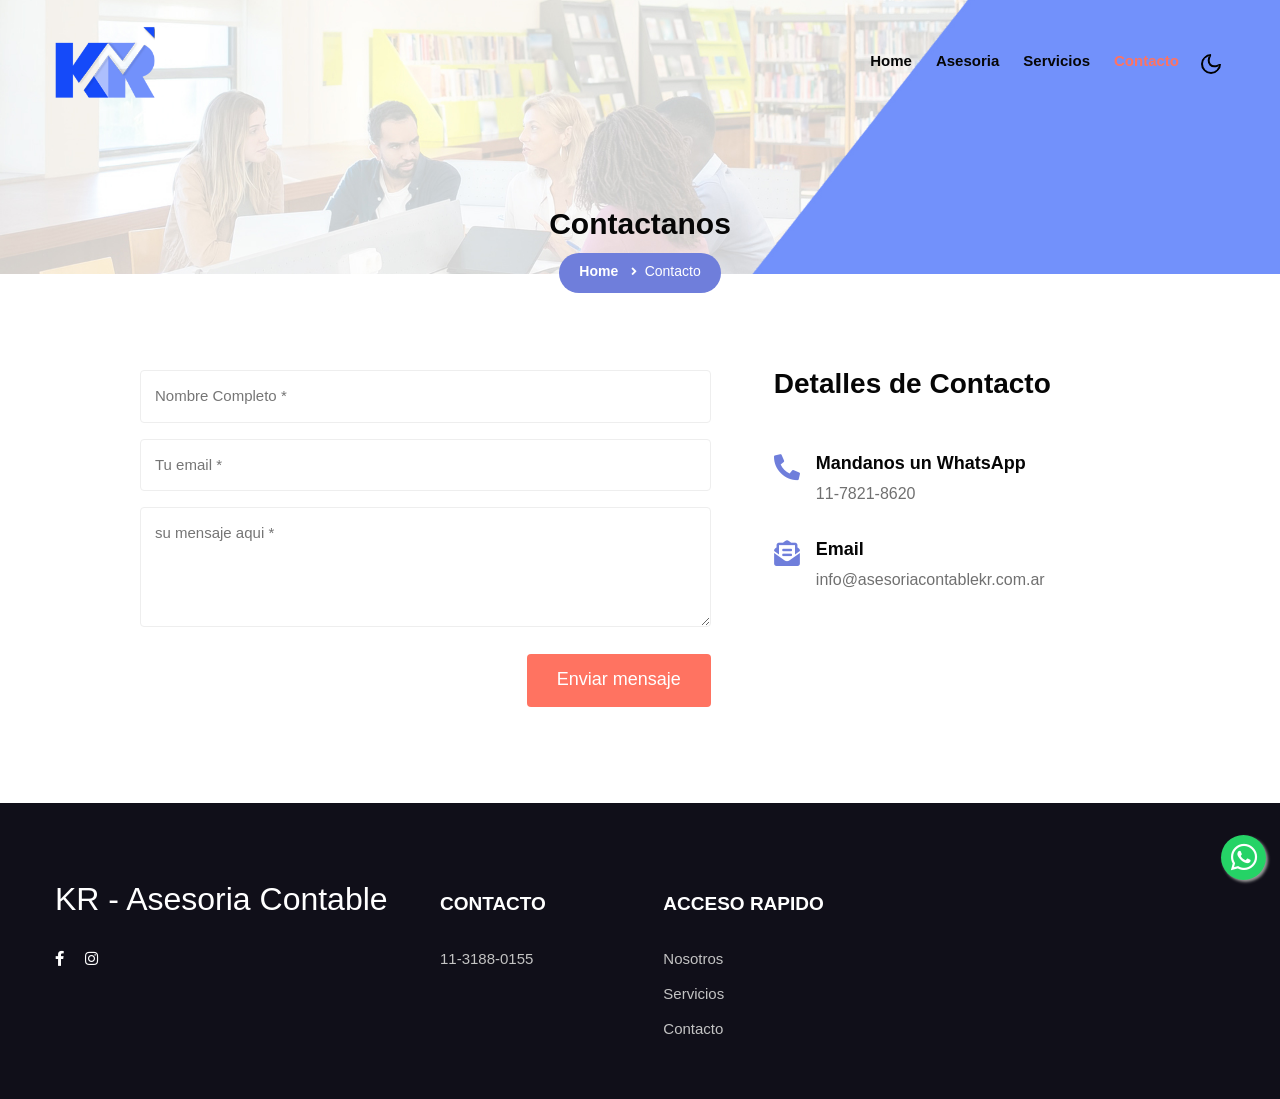
==== commit 830b53b8: "Actualizar contenido y estilos segun solicitud del cliente - Banner: nuevo titular, subtítulo en azu" ====
--- a/contacto.html
+++ b/contacto.html
@@ -127,8 +127,8 @@
                                     <i class="fas fa-phone-alt"></i>
                                 </div>
                                 <div class="cont-right">
-                                    <h6>Llamanos</h6>
-                                    <p><a target="_blank" href="https://api.whatsapp.com/send?phone=5491131880155">11-3188-0155</a></p>
+                                    <h6>Mandanos un WhatsApp</h6>
+                                    <p><a target="_blank" href="https://api.whatsapp.com/send?phone=5491178218620">11-7821-8620</a></p>
                                 </div>
                             </div>
                             <div class="d-flex contact-grid mt-4 pt-lg-2">
--- a/assets/css/style-starter.css
+++ b/assets/css/style-starter.css
@@ -18541,9 +18541,9 @@
 }
 
 h3.banner-style {
-  font-size: 60px;
-  line-height: 70px;
-  font-weight: bold;
+  font-size: 36px;
+  line-height: 46px;
+  font-weight: normal;
 }
 
 .banner-content p {
@@ -18552,22 +18552,22 @@
 
 @media (max-width: 1200px) {
   h3.banner-style {
-    font-size: 50px;
-    line-height: 60px;
+    font-size: 32px;
+    line-height: 42px;
   }
 }
 
 @media (max-width: 568px) {
   h3.banner-style {
-    font-size: 45px;
-    line-height: 55px;
+    font-size: 28px;
+    line-height: 38px;
   }
 }
 
 @media (max-width: 460px) {
   h3.banner-style {
-    font-size: 40px;
-    line-height: 50px;
+    font-size: 26px;
+    line-height: 36px;
   }
 
   .btn-style {
@@ -18577,8 +18577,8 @@
 
 @media (max-width: 360px) {
   h3.banner-style {
-    font-size: 35px;
-    line-height: 45px;
+    font-size: 24px;
+    line-height: 34px;
   }
 
   .btn-style {
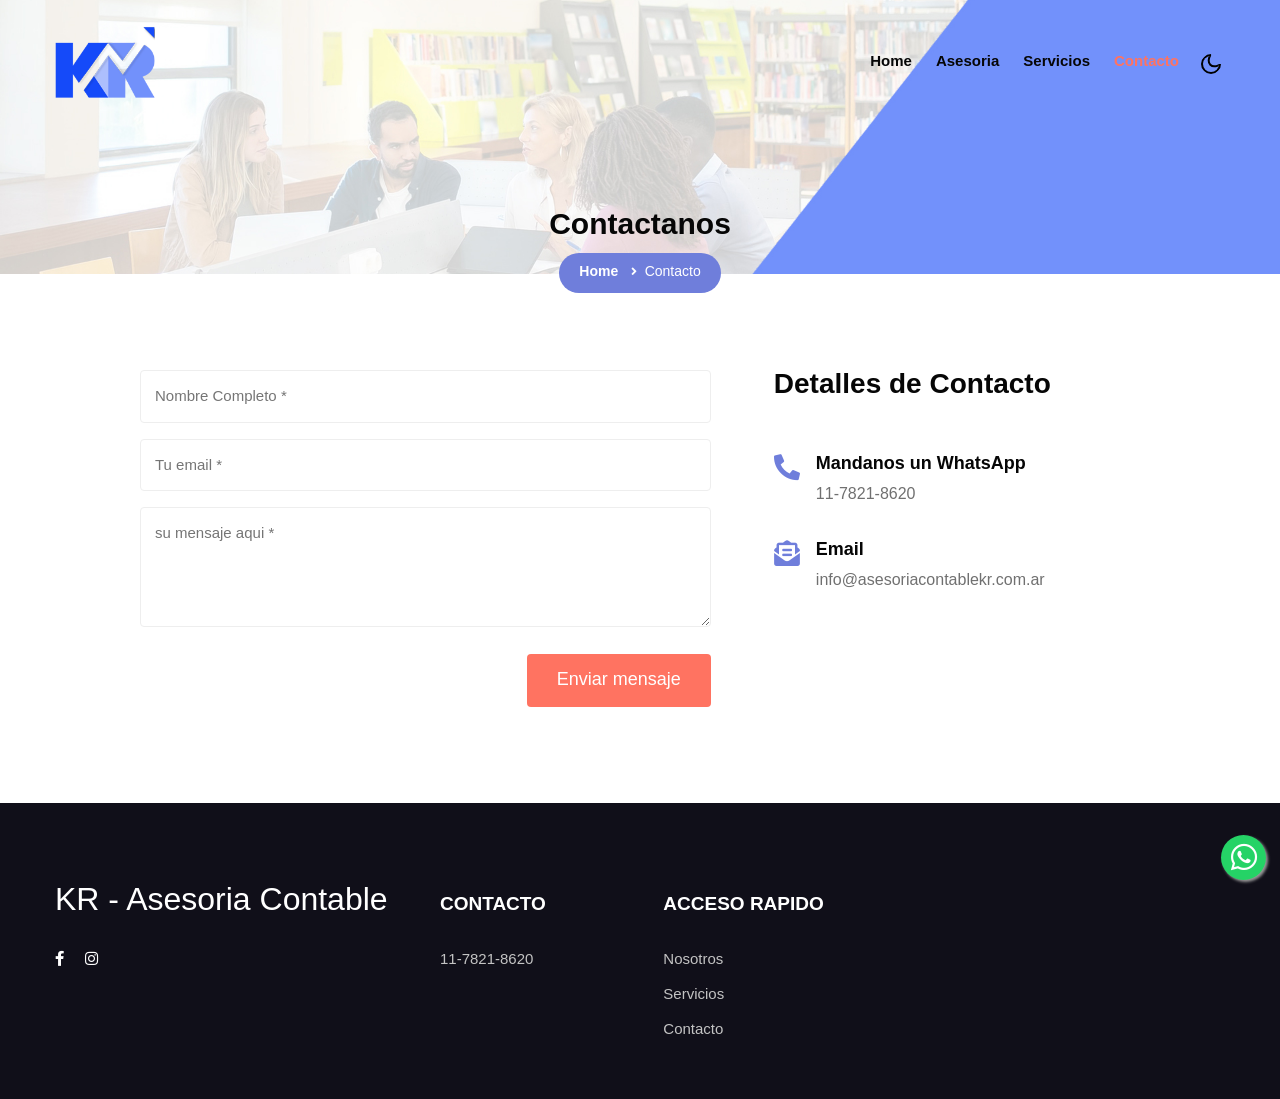
==== commit 66755365: "Corregir numero de telefono en contacto.html Co-Authored-By: Claude Sonnet 4.6 <noreply@anthropic.co" ====
--- a/contacto.html
+++ b/contacto.html
@@ -183,7 +183,7 @@
                             <div class="col-xl-5 col-6 column pl-lg-0">
                             <h3 class="mt-lg-3">Contacto</h3>
                             <ul class="footer-contact-list">
-                                <li class="mt-2"><a target="_blank" href="https://api.whatsapp.com/send?phone=5491131880155">11-3188-0155</a></li>
+                                <li class="mt-2"><a target="_blank" href="https://api.whatsapp.com/send?phone=5491178218620">11-7821-8620</a></li>
                             </ul>
                         </div>
                         <div class="col-xl-5 col-6 column">
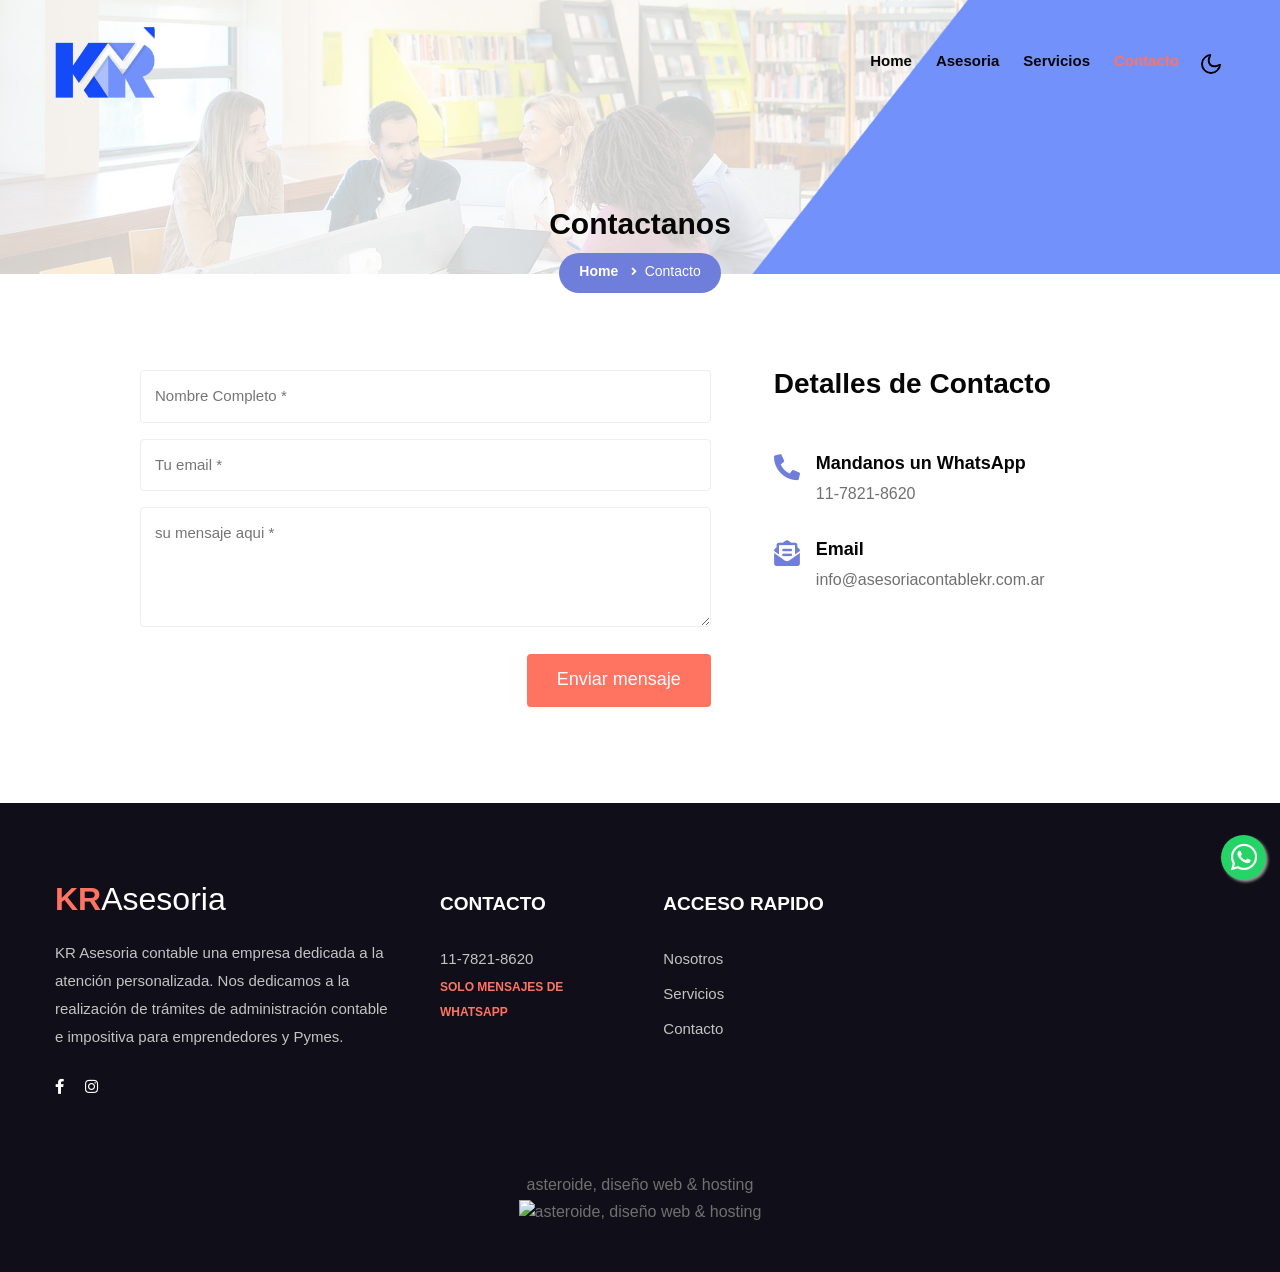
==== commit 90335cba: "Corregir numero de telefono en contacto.html Co-Authored-By: Claude Sonnet 4.6 <noreply@anthropic.co" ====
--- a/contacto.html
+++ b/contacto.html
@@ -168,7 +168,12 @@
         <div class="container pt-md-4">
             <div class="row footer-p">
                 <div class="col-lg-4 pr-lg-5">
-                    <a class="footer-logo" href="index.html">KR - Asesoria Contable</a>
+                    <a class="footer-logo" href="index.html">
+                        <span>KR</span>Asesoria</a>
+                    <p class="mt-3">KR Asesoria contable una empresa  dedicada a la atención personalizada.                            
+                        Nos dedicamos a la realización de trámites de administración contable e impositiva para emprendedores y Pymes.</p>
+                    <p style="display: none;">KR Asesoria contable una empresa  dedicada a la atención personalizada.                            
+                        Nos dedicamos a la realización de trámites de administración contable e impositiva para emprendedores y Pymes.</p>    
                     <div class="columns-2 mt-4">
                         <ul class="social">
                             <li><a target="_blank" href="https://www.facebook.com/kr.asesoriacontable"><i class="fab fa-facebook-f"></i></a>
@@ -184,6 +189,7 @@
                             <h3 class="mt-lg-3">Contacto</h3>
                             <ul class="footer-contact-list">
                                 <li class="mt-2"><a target="_blank" href="https://api.whatsapp.com/send?phone=5491178218620">11-7821-8620</a></li>
+                                <li class="mt-1" style="color: var(--secondary-color); font-size: 0.75rem; font-weight: bold;">SOLO MENSAJES DE WHATSAPP</li>
                             </ul>
                         </div>
                         <div class="col-xl-5 col-6 column">
@@ -194,9 +200,12 @@
                                 <li><a href="contacto.html">Contacto</a></li>
                             </ul>
                         </div>
-
                     </div>
                 </div>
+            </div>
+            <div class="below-section text-center pt-lg-4 mt-5">
+                
+                <p>asteroide, diseño web & hosting</p><a target="_blank" href="https://asteroide.com.ar"><img src="https://asteroide.com.ar/img/footer_iconAS.png" alt="asteroide, diseño web & hosting" width="25px"/></a>
             </div>
         </div>
     </footer>
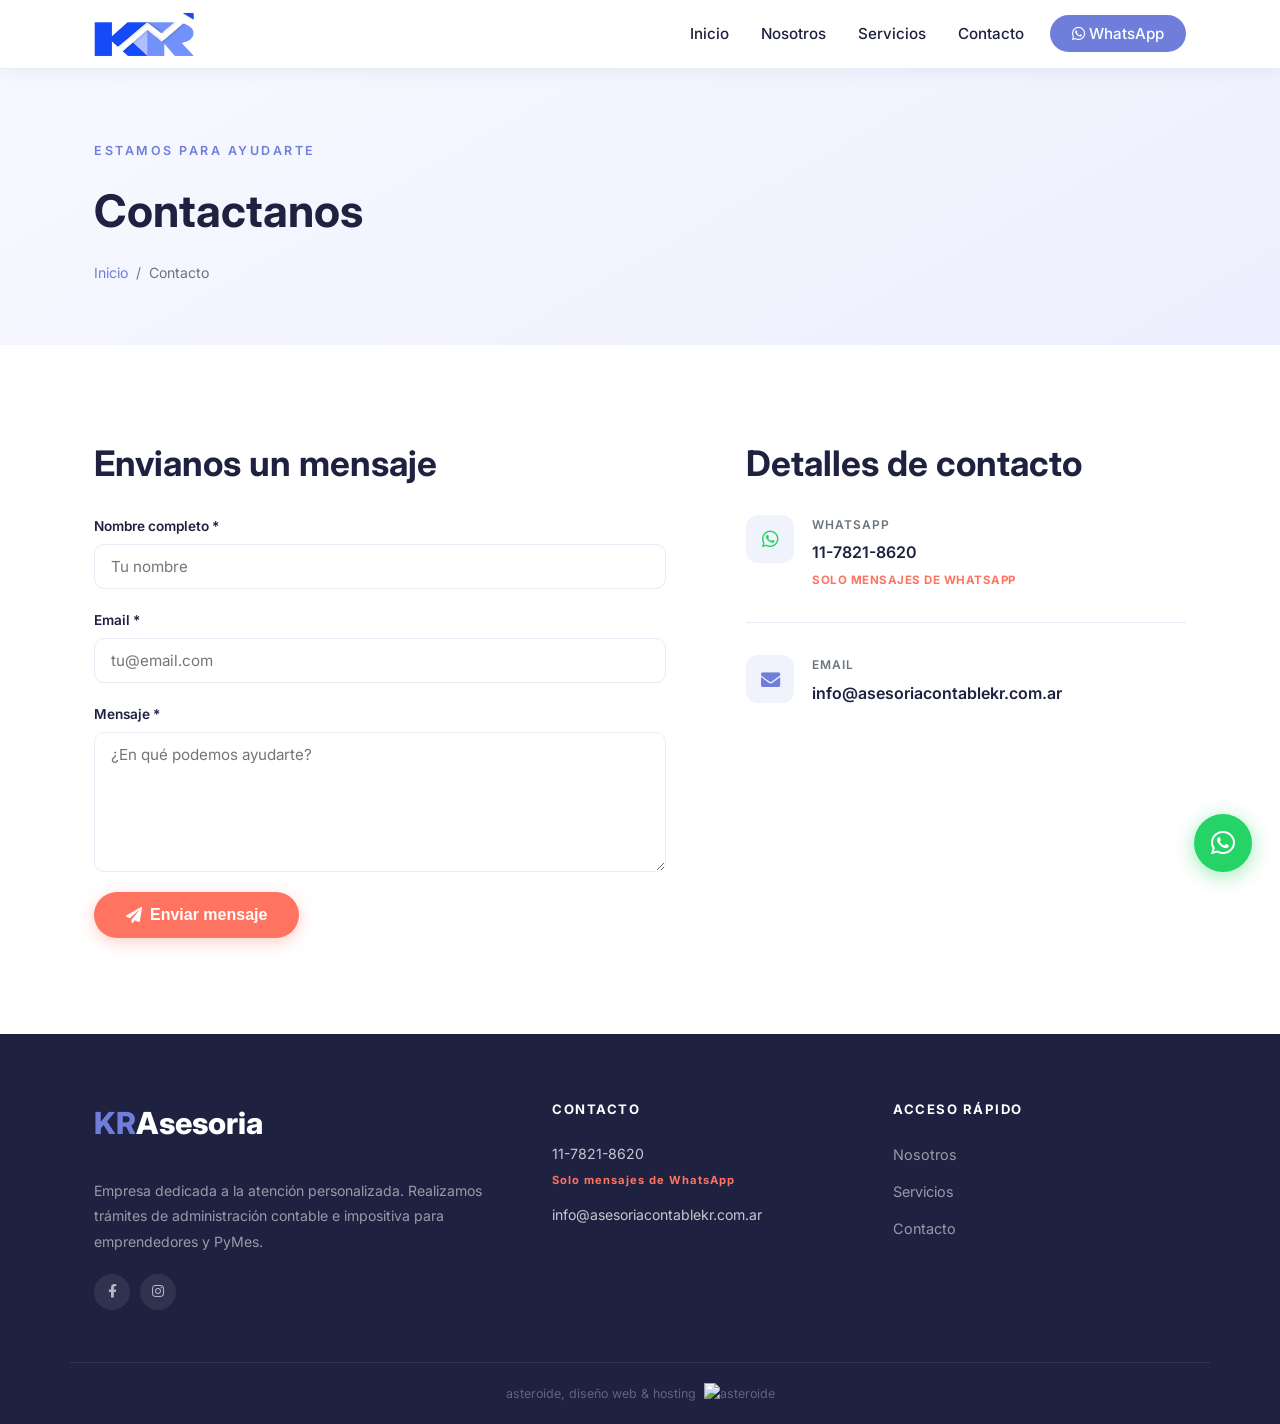
==== commit 44f07ee5: "Reemplazar sitio con version v2 en raiz - index.html, contacto.html, emailHandler.php y assets/css/k" ====
--- a/contacto.html
+++ b/contacto.html
@@ -1,332 +1,192 @@
-<!doctype html>
-<html lang="es">
-
-    <head>
-        <!-- Required meta tags -->
-        <title>KR - Asesoria Contable</title>
-        <meta charset="utf-8">
-        <meta http-equiv="Content-Type" content="text/html; charset=utf-8">
-        <meta name="viewport" content="width=device-width, initial-scale=1, shrink-to-fit=no">
-        <meta name="description" content="Realización de trámites de administración contable e impositiva para emprendedores y Pymes. Contamos con el mejor servicio profesional para cada cliente.">
-        <meta name="keywords" content="asesoramiento contable, asesoria contable,vencimiento de afip, Contador publico, Afip Monotributo, Contadora Publica, Pago de Afip, Liquidacion de sueldos, contador para emprendedores">
-        <meta name="google-site-verification" content="Z-WitWKQoK6j_l87jaZGyqJf7BgAr0-FF_8QViLL7R8" />
-        <meta http-equiv="content-language" content="es">
-        <link rel="stylesheet" href="assets/css/style-starter.css?v=5">
-    </head>
-
-<body>
-    <!--header-->
-    <header id="site-header" class="fixed-top">
-        <div class="container">
-            <nav class="navbar navbar-expand-lg stroke px-0">
-                <!-- <h1>
-                    <a class="navbar-brand" href="index.html">
-                        <span>Be</span>Idea</a>
-                </h1> -->
-
-                <a class="navbar-brand" href="index.html">
-                    <img src="./assets/images/logo-small.png" alt="KR ASESORÍA" title="KR ASESORÍA" style="width: 100px; top:10px;" />
-                </a> 
-                <button class="navbar-toggler  collapsed bg-gradient" type="button" data-toggle="collapse"
-                    data-target="#navbarTogglerDemo02" aria-controls="navbarTogglerDemo02" aria-expanded="false"
-                    aria-label="Toggle navigation">
-                    <span class="navbar-toggler-icon fa icon-expand fa-bars"></span>
-                    <span class="navbar-toggler-icon fa icon-close fa-times"></span>
-                </button>
-
-                <div class="collapse navbar-collapse" id="navbarTogglerDemo02">
-                    <ul class="navbar-nav ml-lg-auto">
-                        <li class="nav-item">
-                            <a class="nav-link" href="index.html">Home</a>
-                        </li>
-                        <li class="nav-item">
-                            <a class="nav-link" href="index.html#asesoria">Asesoria</a>
-                        </li>
-                        <li class="nav-item">
-                            <a class="nav-link" href="index.html#servicios">Servicios</a>
-                        </li>
-                        <li class="nav-item active">
-                            <a class="nav-link" href="contacto.html">Contacto <span class="sr-only">(current)</span></a>
-                        </li>
-                    </ul>
-                </div>
-                <!-- toggle switch for light and dark theme -->
-                <div class="cont-ser-position mt-lg-2">
-                    <nav class="navigation">
-                        <div class="theme-switch-wrapper">
-                            <label class="theme-switch" for="checkbox">
-                                <input type="checkbox" id="checkbox">
-                                <div class="mode-container">
-                                    <i class="gg-sun"></i>
-                                    <i class="gg-moon"></i>
-                                </div>
-                            </label>
-                        </div>
-                    </nav>
-                </div>
-                <!-- //toggle switch for light and dark theme -->
-            </nav>
-        </div>
-    </header>
-    <!--//header-->
-
-    <!-- inner banner -->
-    <div class="inner-banner">
-        <div class="w3l-breadcrumb">
-            <div class="container">
-                <h4 class="inner-text-title font-weight-bold">Contactanos</h4>
-                <ul class="breadcrumbs-custom-path">
-                    <li><a href="index.html">Home</a></li>
-                    <li class="active"><i class="fas fa-angle-right mx-2"></i>Contacto</li>
-                </ul>
-            </div>
-        </div>
-    </div>
-    <!-- //inner banner -->
-
-    <!-- contact section -->
-    <section class="w3l-contact py-5" id="contact">
-        <div class="container py-md-5 py-4">
-            <!--<div class="title-main text-center mx-auto mb-5" style="max-width:500px;">
-                <p class="text-uppercase">Get In Touch</p>
-                <h3 class="title-style">Contact with <span>Us</span></h3>
-            </div>-->
-            <div class="mx-auto" style="max-width:1000px">
-                <div class="row contact-block">
-                    <div class="col-md-7 contact-right">
-                        <form action="emailHandler.php" method="post" class="signin-form">
-                            <div class="input-grids">
-                                <input type="text" name="nombre" id="nombre" placeholder="Nombre Completo *"
-                                    class="contact-input" required="" />
-                                <input type="email" name="email" id="email" placeholder="Tu email *"
-                                    class="contact-input" required="" />
-                            </div>
-                            <div class="form-input">
-                                <textarea name="mensaje" id="mensaje" placeholder="su mensaje aqui *"
-                                    required=""></textarea>
-                            </div>
-                            <div class="text-right">
-                                <button class="btn btn-style">Enviar mensaje</button>
-                            </div>
-                        </form>
-                    </div>
-                    <div class="col-md-5 contact-left pl-lg-5 mt-md-0 mt-5">
-                        <h3 class="font-weight-bold mb-md-5 mb-4">Detalles de Contacto</h3>
-                        <div class="cont-details">
-                            <!--<div class="d-flex contact-grid">
-                                <div class="cont-left text-center mr-3">
-                                    <i class="fas fa-building"></i>
-                                </div>
-                                <div class="cont-right">
-                                    <h6>Company Address</h6>
-                                    <p>10001, 5th Avenue, 12202 street, London.</p>
-                                </div>
-                            </div>-->
-                            <div class="d-flex contact-grid mt-4 pt-lg-2">
-                                <div class="cont-left text-center mr-3">
-                                    <i class="fas fa-phone-alt"></i>
-                                </div>
-                                <div class="cont-right">
-                                    <h6>Mandanos un WhatsApp</h6>
-                                    <p><a target="_blank" href="https://api.whatsapp.com/send?phone=5491178218620">11-7821-8620</a></p>
-                                </div>
-                            </div>
-                            <div class="d-flex contact-grid mt-4 pt-lg-2">
-                                <div class="cont-left text-center mr-3">
-                                    <i class="fas fa-envelope-open-text"></i>
-                                </div>
-                                <div class="cont-right">
-                                    <h6>Email</h6>
-                                    <p><a href="mailto:info@asesoriacontablekr.com.ar" class="mail">info@asesoriacontablekr.com.ar</a></p>
-                                </div>
-                            </div>
-                            <!--<div class="d-flex contact-grid mt-4 pt-lg-2">
-                                <div class="cont-left text-center mr-3">
-                                    <i class="fas fa-headphones-alt"></i>
-                                </div>
-                                <div class="cont-right">
-                                    <h6>Customer Support</h6>
-                                    <p><a href="mailto:info@support.com" class="mail">info@support.com</a></p>
-                                </div>
-                            </div>-->
-                        </div>
-                    </div>
-                </div>
-            </div>
-        </div>
-    </section>
-    <!-- map -->
-    <!--<div class="map">
-        <iframe
-            src="https://www.google.com/maps/embed?pb=!1m18!1m12!1m3!1d317718.69319292053!2d-0.3817765050863085!3d51.528307984912544!2m3!1f0!2f0!3f0!3m2!1i1024!2i768!4f13.1!3m3!1m2!1s0x47d8a00baf21de75%3A0x52963a5addd52a99!2sLondon%2C+UK!5e0!3m2!1sen!2spl!4v1562654563739!5m2!1sen!2spl"
-            width="100%" height="400" frameborder="0" style="border: 0px;" allowfullscreen=""></iframe>
-    </div>-->
-    <!-- //contact section -->
-
-    <!-- footer -->
-    <footer class="w3l-footer-16 py-5">
-        <div class="container pt-md-4">
-            <div class="row footer-p">
-                <div class="col-lg-4 pr-lg-5">
-                    <a class="footer-logo" href="index.html">
-                        <span>KR</span>Asesoria</a>
-                    <p class="mt-3">KR Asesoria contable una empresa  dedicada a la atención personalizada.                            
-                        Nos dedicamos a la realización de trámites de administración contable e impositiva para emprendedores y Pymes.</p>
-                    <p style="display: none;">KR Asesoria contable una empresa  dedicada a la atención personalizada.                            
-                        Nos dedicamos a la realización de trámites de administración contable e impositiva para emprendedores y Pymes.</p>    
-                    <div class="columns-2 mt-4">
-                        <ul class="social">
-                            <li><a target="_blank" href="https://www.facebook.com/kr.asesoriacontable"><i class="fab fa-facebook-f"></i></a>
-                            </li>
-                            <li><a target="_blank" href="https://www.instagram.com/kr.asesoriacontable/?hl=es"><i class="fab fa-instagram"></i></a>
-                            </li>
-                        </ul>
-                    </div>
-                </div>
-                <div class="col-lg-5 mt-lg-0 mt-5">
-                    <div class="row">
-                            <div class="col-xl-5 col-6 column pl-lg-0">
-                            <h3 class="mt-lg-3">Contacto</h3>
-                            <ul class="footer-contact-list">
-                                <li class="mt-2"><a target="_blank" href="https://api.whatsapp.com/send?phone=5491178218620">11-7821-8620</a></li>
-                                <li class="mt-1" style="color: var(--secondary-color); font-size: 0.75rem; font-weight: bold;">SOLO MENSAJES DE WHATSAPP</li>
-                            </ul>
-                        </div>
-                        <div class="col-xl-5 col-6 column">
-                            <h3 class="mt-lg-3">Acceso Rapido</h3>
-                            <ul class="footer-gd-16">
-                                <li><a href="index.html#nosotros">Nosotros</a></li>
-                                <li><a href="index.html#servicios">Servicios</a></li>
-                                <li><a href="contacto.html">Contacto</a></li>
-                            </ul>
-                        </div>
-                    </div>
-                </div>
-            </div>
-            <div class="below-section text-center pt-lg-4 mt-5">
-                
-                <p>asteroide, diseño web & hosting</p><a target="_blank" href="https://asteroide.com.ar"><img src="https://asteroide.com.ar/img/footer_iconAS.png" alt="asteroide, diseño web & hosting" width="25px"/></a>
-            </div>
-        </div>
-    </footer>
-    <div class="whatsappMobile">
-		<a target="_blank" href="https://api.whatsapp.com/send?phone=5491131880155" class="floatMobile" target="_blank"><i class="fab fa-whatsapp"></i></a>
-	</div>
-    <!-- //footer -->
-
-    <!-- Js scripts -->
-    <!-- move top -->
-    <button onclick="topFunction()" id="movetop" title="Go to top">
-        <span class="fas fa-level-up-alt" aria-hidden="true"></span>
-    </button>
-    <script>
-        // When the user scrolls down 20px from the top of the document, show the button
-        window.onscroll = function () {
-            scrollFunction()
-        };
-
-        function scrollFunction() {
-            if (document.body.scrollTop > 20 || document.documentElement.scrollTop > 20) {
-                document.getElementById("movetop").style.display = "block";
-            } else {
-                document.getElementById("movetop").style.display = "none";
-            }
-        }
-
-        // When the user clicks on the button, scroll to the top of the document
-        function topFunction() {
-            document.body.scrollTop = 0;
-            document.documentElement.scrollTop = 0;
-        }
-    </script>
-    <!-- //move top -->
-
-    <!-- common jquery plugin -->
-    <script src="assets/js/jquery-3.3.1.min.js"></script>
-    <!-- //common jquery plugin -->
-
-    <!-- theme switch js (light and dark)-->
-    <script src="assets/js/theme-change.js"></script>
-    <script>
-        function autoType(elementClass, typingSpeed) {
-            var thhis = $(elementClass);
-            thhis.css({
-                "position": "relative",
-                "display": "inline-block"
-            });
-            thhis.prepend('<div class="cursor" style="right: initial; left:0;"></div>');
-            thhis = thhis.find(".text-js");
-            var text = thhis.text().trim().split('');
-            var amntOfChars = text.length;
-            var newString = "";
-            thhis.text("|");
-            setTimeout(function () {
-                thhis.css("opacity", 1);
-                thhis.prev().removeAttr("style");
-                thhis.text("");
-                for (var i = 0; i < amntOfChars; i++) {
-                    (function (i, char) {
-                        setTimeout(function () {
-                            newString += char;
-                            thhis.text(newString);
-                        }, i * typingSpeed);
-                    })(i + 1, text[i]);
-                }
-            }, 1500);
-        }
-
-        $(document).ready(function () {
-            // Now to start autoTyping just call the autoType function with the 
-            // class of outer div
-            // The second paramter is the speed between each letter is typed.   
-            autoType(".type-js", 200);
-        });
-    </script>
-    <!-- //theme switch js (light and dark)-->
-
-    <!-- MENU-JS -->
-    <script>
-        $(window).on("scroll", function () {
-            var scroll = $(window).scrollTop();
-
-            if (scroll >= 80) {
-                $("#site-header").addClass("nav-fixed");
-            } else {
-                $("#site-header").removeClass("nav-fixed");
-            }
-        });
-
-        //Main navigation Active Class Add Remove
-        $(".navbar-toggler").on("click", function () {
-            $("header").toggleClass("active");
-        });
-        $(document).on("ready", function () {
-            if ($(window).width() > 991) {
-                $("header").removeClass("active");
-            }
-            $(window).on("resize", function () {
-                if ($(window).width() > 991) {
-                    $("header").removeClass("active");
-                }
-            });
-        });
-    </script>
-    <!-- //MENU-JS -->
-
-    <!-- disable body scroll which navbar is in active -->
-    <script>
-        $(function () {
-            $('.navbar-toggler').click(function () {
-                $('body').toggleClass('noscroll');
-            })
-        });
-    </script>
-    <!-- //disable body scroll which navbar is in active -->
-
-    <!--bootstrap-->
-    <script src="assets/js/bootstrap.min.js"></script>
-    <!-- //bootstrap-->
-    <!-- //Js scripts -->
-</body>
-
-</html>+<!doctype html>
+<html lang="es">
+<head>
+    <meta charset="utf-8">
+    <meta name="viewport" content="width=device-width, initial-scale=1">
+
+    <!-- SEO Primary -->
+    <title>Contacto | KR Asesoría Contable - Buenos Aires</title>
+    <meta name="description" content="Contactá a KR Asesoría Contable. Envianos un mensaje o escribinos por WhatsApp al 11-7821-8620. Atención personalizada para monotributistas, responsables inscriptos y PyMes.">
+    <meta name="robots" content="index, follow">
+    <link rel="canonical" href="https://www.asesoriacontablekr.com.ar/contacto.html">
+
+    <!-- Open Graph -->
+    <meta property="og:type" content="website">
+    <meta property="og:url" content="https://www.asesoriacontablekr.com.ar/contacto.html">
+    <meta property="og:title" content="Contacto | KR Asesoría Contable">
+    <meta property="og:description" content="Contactá a KR Asesoría Contable. WhatsApp: 11-7821-8620.">
+    <meta property="og:locale" content="es_AR">
+
+    <!-- Verificación -->
+    <meta name="google-site-verification" content="Z-WitWKQoK6j_l87jaZGyqJf7BgAr0-FF_8QViLL7R8">
+    <meta http-equiv="content-language" content="es">
+
+    <!-- Google Tag Manager -->
+    <script>(function(w,d,s,l,i){w[l]=w[l]||[];w[l].push({'gtm.start':
+    new Date().getTime(),event:'gtm.js'});var f=d.getElementsByTagName(s)[0],
+    j=d.createElement(s),dl=l!='dataLayer'?'&l='+l:'';j.async=true;j.src=
+    'https://www.googletagmanager.com/gtm.js?id='+i+dl;f.parentNode.insertBefore(j,f);
+    })(window,document,'script','dataLayer','GTM-PCJ6Z8GQ');</script>
+
+    <!-- Fonts -->
+    <link rel="preconnect" href="https://fonts.googleapis.com">
+    <link rel="preconnect" href="https://fonts.gstatic.com" crossorigin>
+    <link href="https://fonts.googleapis.com/css2?family=Inter:wght@300;400;500;600;700;800&display=swap" rel="stylesheet">
+
+    <!-- Font Awesome -->
+    <link rel="stylesheet" href="https://cdnjs.cloudflare.com/ajax/libs/font-awesome/5.15.4/css/all.min.css">
+
+    <!-- CSS -->
+    <link rel="stylesheet" href="assets/css/kr.css">
+</head>
+<body>
+    <!-- Google Tag Manager (noscript) -->
+    <noscript><iframe src="https://www.googletagmanager.com/ns.html?id=GTM-PCJ6Z8GQ" height="0" width="0" style="display:none;visibility:hidden"></iframe></noscript>
+
+    <!-- NAVBAR -->
+    <nav class="kr-nav scrolled" id="kr-nav" aria-label="Navegación principal">
+        <div class="container">
+            <a href="index.html" class="kr-nav-brand" aria-label="KR Asesoría Contable - Inicio">
+                <img src="assets/images/logo-small.png" alt="KR Asesoría Contable" width="100" height="44">
+            </a>
+            <button class="kr-nav-toggle" id="nav-toggle" aria-label="Abrir menú" aria-expanded="false">
+                <span></span><span></span><span></span>
+            </button>
+            <ul class="kr-nav-links" id="nav-links" role="list">
+                <li><a href="index.html">Inicio</a></li>
+                <li><a href="index.html#nosotros">Nosotros</a></li>
+                <li><a href="index.html#servicios">Servicios</a></li>
+                <li><a href="contacto.html" aria-current="page">Contacto</a></li>
+                <li>
+                    <a href="https://api.whatsapp.com/send?phone=5491178218620" target="_blank" rel="noopener" class="kr-btn-nav">
+                        <i class="fab fa-whatsapp" aria-hidden="true"></i> WhatsApp
+                    </a>
+                </li>
+            </ul>
+        </div>
+    </nav>
+
+    <!-- PAGE HEADER -->
+    <header class="kr-page-header">
+        <div class="container">
+            <span class="kr-section-tag">Estamos para ayudarte</span>
+            <h1 class="kr-page-title">Contactanos</h1>
+            <ol class="kr-breadcrumb" aria-label="Ruta de navegación">
+                <li><a href="index.html">Inicio</a></li>
+                <li><span class="sep" aria-hidden="true">/</span></li>
+                <li aria-current="page">Contacto</li>
+            </ol>
+        </div>
+    </header>
+
+    <!-- CONTACT -->
+    <section class="kr-section" aria-labelledby="contact-heading">
+        <div class="container">
+            <div class="kr-contact-grid">
+
+                <!-- Formulario -->
+                <div>
+                    <h2 class="kr-section-title" id="contact-heading">Envianos un mensaje</h2>
+                    <form action="emailHandler.php" method="post" novalidate>
+                        <label class="kr-label" for="nombre">Nombre completo *</label>
+                        <input type="text" id="nombre" name="nombre" class="kr-input" placeholder="Tu nombre" required autocomplete="name">
+
+                        <label class="kr-label" for="email">Email *</label>
+                        <input type="email" id="email" name="email" class="kr-input" placeholder="tu@email.com" required autocomplete="email">
+
+                        <label class="kr-label" for="mensaje">Mensaje *</label>
+                        <textarea id="mensaje" name="mensaje" class="kr-input" placeholder="¿En qué podemos ayudarte?" required></textarea>
+
+                        <button type="submit" class="kr-btn-primary">
+                            <i class="fas fa-paper-plane" aria-hidden="true"></i> Enviar mensaje
+                        </button>
+                    </form>
+                </div>
+
+                <!-- Datos de contacto -->
+                <div>
+                    <h2 class="kr-section-title">Detalles de contacto</h2>
+
+                    <div class="kr-contact-item">
+                        <div class="kr-contact-icon">
+                            <i class="fab fa-whatsapp" aria-hidden="true"></i>
+                        </div>
+                        <div>
+                            <p class="kr-contact-label">WhatsApp</p>
+                            <a href="https://api.whatsapp.com/send?phone=5491178218620" target="_blank" rel="noopener" class="kr-contact-value">11-7821-8620</a>
+                            <p class="kr-contact-note">Solo mensajes de WhatsApp</p>
+                        </div>
+                    </div>
+
+                    <div class="kr-contact-item">
+                        <div class="kr-contact-icon">
+                            <i class="fas fa-envelope" aria-hidden="true"></i>
+                        </div>
+                        <div>
+                            <p class="kr-contact-label">Email</p>
+                            <a href="mailto:info@asesoriacontablekr.com.ar" class="kr-contact-value">info@asesoriacontablekr.com.ar</a>
+                        </div>
+                    </div>
+                </div>
+
+            </div>
+        </div>
+    </section>
+
+    <!-- FOOTER -->
+    <footer class="kr-footer" aria-label="Pie de página">
+        <div class="container">
+            <div>
+                <a href="index.html" class="kr-footer-logo"><span>KR</span>Asesoria</a>
+                <p class="kr-footer-text" style="margin-top: 12px;">
+                    Empresa dedicada a la atención personalizada. Realizamos trámites de administración contable e impositiva para emprendedores y PyMes.
+                </p>
+                <div class="kr-social">
+                    <a href="https://www.facebook.com/kr.asesoriacontable" target="_blank" rel="noopener" aria-label="Facebook de KR Asesoría">
+                        <i class="fab fa-facebook-f" aria-hidden="true"></i>
+                    </a>
+                    <a href="https://www.instagram.com/kr.asesoriacontable/" target="_blank" rel="noopener" aria-label="Instagram de KR Asesoría">
+                        <i class="fab fa-instagram" aria-hidden="true"></i>
+                    </a>
+                </div>
+            </div>
+            <div>
+                <h3 class="kr-footer-heading">Contacto</h3>
+                <p class="kr-footer-text">
+                    <a href="https://api.whatsapp.com/send?phone=5491178218620" target="_blank" rel="noopener" class="kr-footer-link">11-7821-8620</a>
+                    <span class="kr-footer-accent">Solo mensajes de WhatsApp</span>
+                </p>
+                <p class="kr-footer-text" style="margin-top: 12px;">
+                    <a href="mailto:info@asesoriacontablekr.com.ar" class="kr-footer-link">info@asesoriacontablekr.com.ar</a>
+                </p>
+            </div>
+            <div>
+                <h3 class="kr-footer-heading">Acceso Rápido</h3>
+                <ul class="kr-footer-nav">
+                    <li><a href="index.html#nosotros">Nosotros</a></li>
+                    <li><a href="index.html#servicios">Servicios</a></li>
+                    <li><a href="contacto.html">Contacto</a></li>
+                </ul>
+            </div>
+        </div>
+        <div class="kr-footer-bottom">
+            <p>asteroide, diseño web &amp; hosting &nbsp;<a href="https://asteroide.com.ar" target="_blank" rel="noopener"><img src="https://asteroide.com.ar/img/footer_iconAS.png" alt="asteroide" width="18" height="18"></a></p>
+        </div>
+    </footer>
+
+    <!-- WhatsApp flotante -->
+    <a href="https://api.whatsapp.com/send?phone=5491178218620" class="kr-whatsapp-float" target="_blank" rel="noopener" aria-label="Contactar por WhatsApp">
+        <i class="fab fa-whatsapp" aria-hidden="true"></i>
+    </a>
+
+    <script>
+        // Navbar mobile
+        var toggle = document.getElementById('nav-toggle');
+        var links = document.getElementById('nav-links');
+        toggle.addEventListener('click', function() {
+            var open = links.classList.toggle('open');
+            toggle.setAttribute('aria-expanded', open);
+        });
+    </script>
+</body>
+</html>
--- a/assets/css/kr.css
+++ b/assets/css/kr.css
@@ -0,0 +1,653 @@
+/* =============================================
+   KR Asesoría Contable
+   ============================================= */
+
+:root {
+    --primary:      #6f7edb;
+    --primary-dark: #5566c7;
+    --accent:       #ff7361;
+    --accent-dark:  #f5614a;
+    --dark:         #1e2140;
+    --gray:         #6c757d;
+    --light:        #f8f9ff;
+    --border:       #e8eaf6;
+    --white:        #ffffff;
+    --shadow:       0 4px 24px rgba(111, 126, 219, 0.14);
+}
+
+* { box-sizing: border-box; margin: 0; padding: 0; }
+
+body {
+    font-family: 'Inter', -apple-system, BlinkMacSystemFont, 'Segoe UI', sans-serif;
+    color: #444;
+    background: var(--white);
+    line-height: 1.7;
+    -webkit-font-smoothing: antialiased;
+}
+
+a { text-decoration: none; }
+img { max-width: 100%; }
+
+.kr-highlight { color: var(--primary); }
+
+/* ---- NAVBAR ---- */
+.kr-nav {
+    background: rgba(255, 255, 255, 0.96);
+    backdrop-filter: blur(12px);
+    border-bottom: 1px solid transparent;
+    transition: all 0.3s ease;
+    padding: 18px 0;
+    position: fixed;
+    top: 0; left: 0; right: 0;
+    z-index: 1000;
+}
+.kr-nav.scrolled {
+    border-bottom-color: var(--border);
+    box-shadow: 0 2px 20px rgba(0, 0, 0, 0.06);
+    padding: 12px 0;
+}
+.kr-nav .container {
+    max-width: 1140px;
+    margin: 0 auto;
+    padding: 0 24px;
+    display: flex;
+    align-items: center;
+    justify-content: space-between;
+    position: relative;
+}
+.kr-nav-brand img { height: 44px; display: block; }
+.kr-nav-links {
+    display: flex;
+    align-items: center;
+    gap: 4px;
+    list-style: none;
+}
+.kr-nav-links a {
+    color: var(--dark);
+    font-weight: 500;
+    font-size: 0.95rem;
+    padding: 8px 14px;
+    border-radius: 8px;
+    transition: color 0.2s, background 0.2s;
+}
+.kr-nav-links a:hover { color: var(--primary); background: rgba(111, 126, 219, 0.06); }
+.kr-btn-nav {
+    background: var(--primary) !important;
+    color: var(--white) !important;
+    border-radius: 50px !important;
+    padding: 9px 22px !important;
+    font-weight: 600;
+    margin-left: 8px;
+    transition: background 0.2s, box-shadow 0.2s;
+}
+.kr-btn-nav:hover {
+    background: var(--primary-dark) !important;
+    box-shadow: 0 4px 16px rgba(111, 126, 219, 0.35);
+}
+.kr-nav-toggle {
+    display: none;
+    flex-direction: column;
+    gap: 5px;
+    cursor: pointer;
+    padding: 4px;
+    background: none;
+    border: none;
+}
+.kr-nav-toggle span {
+    display: block;
+    width: 24px;
+    height: 2px;
+    background: var(--dark);
+    border-radius: 2px;
+    transition: all 0.3s;
+}
+
+/* ---- HERO ---- */
+.kr-hero {
+    padding: 140px 0 80px;
+    background: linear-gradient(150deg, #f8f9ff 0%, #edeffe 100%);
+    min-height: 100vh;
+    display: flex;
+    align-items: center;
+}
+.kr-hero .container {
+    max-width: 1140px;
+    margin: 0 auto;
+    padding: 0 24px;
+    display: grid;
+    grid-template-columns: 1fr 1fr;
+    gap: 60px;
+    align-items: center;
+}
+.kr-hero-tag {
+    color: var(--primary);
+    font-weight: 600;
+    font-size: 0.78rem;
+    text-transform: uppercase;
+    letter-spacing: 2.5px;
+    margin-bottom: 18px;
+    display: block;
+}
+.kr-hero-title {
+    font-size: 2.7rem;
+    font-weight: 700;
+    line-height: 1.22;
+    color: var(--dark);
+    margin-bottom: 20px;
+}
+.kr-hero-sub {
+    font-size: 1.05rem;
+    color: var(--gray);
+    margin-bottom: 38px;
+}
+.kr-hero-sub strong { color: var(--primary); font-weight: 600; }
+.kr-hero-cta {
+    display: inline-flex;
+    flex-direction: column;
+    align-items: flex-start;
+}
+.kr-hero-note {
+    font-size: 0.72rem;
+    color: var(--gray);
+    margin-top: 10px;
+    text-transform: uppercase;
+    letter-spacing: 1px;
+}
+.kr-hero-img { text-align: center; }
+.kr-hero-img img { max-height: 480px; }
+
+/* ---- BUTTONS ---- */
+.kr-btn-primary {
+    background: var(--accent);
+    color: var(--white);
+    border-radius: 50px;
+    padding: 14px 32px;
+    font-weight: 600;
+    font-size: 1rem;
+    border: none;
+    display: inline-flex;
+    align-items: center;
+    gap: 8px;
+    cursor: pointer;
+    transition: all 0.25s ease;
+    box-shadow: 0 4px 16px rgba(255, 115, 97, 0.35);
+}
+.kr-btn-primary:hover {
+    background: var(--accent-dark);
+    color: var(--white);
+    box-shadow: 0 6px 24px rgba(255, 115, 97, 0.45);
+    transform: translateY(-2px);
+}
+.kr-btn-white {
+    background: var(--white);
+    color: var(--primary);
+    border-radius: 50px;
+    padding: 14px 36px;
+    font-weight: 700;
+    font-size: 1rem;
+    border: none;
+    display: inline-flex;
+    align-items: center;
+    gap: 8px;
+    cursor: pointer;
+    transition: all 0.25s;
+}
+.kr-btn-white:hover {
+    background: #eef0fb;
+    color: var(--primary-dark);
+    transform: translateY(-2px);
+}
+
+/* ---- STATS ---- */
+.kr-stats {
+    background: var(--white);
+    padding: 48px 0;
+    border-top: 1px solid var(--border);
+    border-bottom: 1px solid var(--border);
+}
+.kr-stats .container {
+    max-width: 1140px;
+    margin: 0 auto;
+    padding: 0 24px;
+    display: grid;
+    grid-template-columns: repeat(3, 1fr);
+}
+.kr-stat-item {
+    display: flex;
+    flex-direction: column;
+    align-items: center;
+    text-align: center;
+    padding: 20px 32px;
+    border-right: 1px solid var(--border);
+}
+.kr-stat-item:last-child { border-right: none; }
+.kr-stat-number {
+    font-size: 2.6rem;
+    font-weight: 800;
+    color: var(--primary);
+    line-height: 1;
+    margin-bottom: 8px;
+}
+.kr-stat-label {
+    font-size: 0.88rem;
+    color: var(--gray);
+    font-weight: 500;
+    max-width: 180px;
+}
+
+/* ---- SECTIONS ---- */
+.kr-section { padding: 96px 0; }
+.kr-section-alt { background: var(--light); }
+
+.kr-section .container,
+.kr-section-alt .container,
+.kr-cta .container {
+    max-width: 1140px;
+    margin: 0 auto;
+    padding: 0 24px;
+}
+
+.kr-section-tag {
+    color: var(--primary);
+    font-weight: 600;
+    font-size: 0.78rem;
+    text-transform: uppercase;
+    letter-spacing: 2.5px;
+    margin-bottom: 12px;
+    display: block;
+}
+.kr-section-title {
+    font-size: 2.2rem;
+    font-weight: 700;
+    color: var(--dark);
+    line-height: 1.3;
+    margin-bottom: 28px;
+}
+.kr-body-text {
+    font-size: 0.95rem;
+    color: #555;
+    line-height: 1.85;
+    margin-bottom: 14px;
+}
+
+/* ---- NOSOTROS ---- */
+.kr-about-grid {
+    display: grid;
+    grid-template-columns: 1fr 1fr;
+    gap: 72px;
+    align-items: center;
+}
+
+/* ---- SERVICE CARDS ---- */
+.kr-services-header { text-align: center; margin-bottom: 52px; }
+.kr-cards-grid {
+    display: grid;
+    grid-template-columns: repeat(2, 1fr);
+    gap: 24px;
+}
+.kr-card {
+    background: var(--white);
+    border-radius: 16px;
+    padding: 32px;
+    border: 1px solid var(--border);
+    transition: all 0.3s ease;
+    box-shadow: 0 2px 12px rgba(111, 126, 219, 0.05);
+}
+.kr-card:hover {
+    box-shadow: var(--shadow);
+    transform: translateY(-4px);
+    border-color: rgba(111, 126, 219, 0.3);
+}
+.kr-card-icon {
+    width: 52px;
+    height: 52px;
+    background: rgba(111, 126, 219, 0.1);
+    border-radius: 12px;
+    display: flex;
+    align-items: center;
+    justify-content: center;
+    margin-bottom: 20px;
+}
+.kr-card-icon i { color: var(--primary); font-size: 1.3rem; }
+.kr-card-title {
+    font-size: 1.1rem;
+    font-weight: 700;
+    color: var(--dark);
+    margin-bottom: 18px;
+}
+.kr-list {
+    list-style: none;
+    padding: 0;
+    margin: 0;
+}
+.kr-list li {
+    padding: 7px 0 7px 20px;
+    font-size: 0.88rem;
+    color: #555;
+    position: relative;
+    border-bottom: 1px solid #f2f2f2;
+}
+.kr-list li:last-child { border-bottom: none; }
+.kr-list li::before {
+    content: '';
+    position: absolute;
+    left: 0;
+    top: 50%;
+    transform: translateY(-50%);
+    width: 7px;
+    height: 7px;
+    border-radius: 50%;
+    background: var(--accent);
+}
+
+/* ---- CTA ---- */
+.kr-cta {
+    background: linear-gradient(135deg, var(--primary) 0%, var(--primary-dark) 100%);
+    padding: 88px 0;
+    text-align: center;
+}
+.kr-cta-title {
+    color: var(--white);
+    font-size: 2.4rem;
+    font-weight: 700;
+    margin-bottom: 14px;
+}
+.kr-cta-sub {
+    color: rgba(255, 255, 255, 0.8);
+    font-size: 1.1rem;
+    margin-bottom: 40px;
+}
+
+/* ---- FOOTER ---- */
+.kr-footer {
+    background: var(--dark);
+    padding: 64px 0 0;
+}
+.kr-footer .container {
+    max-width: 1140px;
+    margin: 0 auto;
+    padding: 0 24px;
+    display: grid;
+    grid-template-columns: 1.4fr 1fr 1fr;
+    gap: 48px;
+}
+.kr-footer-logo {
+    font-size: 1.9rem;
+    font-weight: 800;
+    color: var(--white);
+    display: inline-block;
+    margin-bottom: 16px;
+    font-family: 'Inter', sans-serif;
+}
+.kr-footer-logo span { color: var(--primary); }
+.kr-footer-text {
+    font-size: 0.88rem;
+    color: rgba(255, 255, 255, 0.55);
+    line-height: 1.8;
+}
+.kr-footer-link {
+    color: rgba(255, 255, 255, 0.75);
+    transition: color 0.2s;
+}
+.kr-footer-link:hover { color: var(--primary); }
+.kr-footer-accent {
+    color: var(--accent);
+    font-weight: 700;
+    font-size: 0.7rem;
+    letter-spacing: 1px;
+    display: block;
+    margin-top: 4px;
+}
+.kr-footer-heading {
+    color: var(--white);
+    font-weight: 700;
+    font-size: 0.82rem;
+    text-transform: uppercase;
+    letter-spacing: 1.5px;
+    margin-bottom: 20px;
+}
+.kr-footer-nav {
+    list-style: none;
+    padding: 0;
+    display: flex;
+    flex-direction: column;
+    gap: 10px;
+}
+.kr-footer-nav a {
+    color: rgba(255, 255, 255, 0.55);
+    font-size: 0.9rem;
+    transition: color 0.2s;
+}
+.kr-footer-nav a:hover { color: var(--primary); }
+.kr-social {
+    display: flex;
+    gap: 10px;
+    margin-top: 20px;
+}
+.kr-social a {
+    width: 36px;
+    height: 36px;
+    border-radius: 50%;
+    background: rgba(255, 255, 255, 0.08);
+    display: flex;
+    align-items: center;
+    justify-content: center;
+    color: rgba(255, 255, 255, 0.65);
+    font-size: 0.85rem;
+    transition: all 0.2s;
+}
+.kr-social a:hover { background: var(--primary); color: var(--white); }
+.kr-footer-bottom {
+    border-top: 1px solid rgba(255, 255, 255, 0.08);
+    padding: 20px 24px;
+    margin-top: 52px;
+    text-align: center;
+    font-size: 0.78rem;
+    color: rgba(255, 255, 255, 0.3);
+    max-width: 1140px;
+    margin-left: auto;
+    margin-right: auto;
+}
+.kr-footer-bottom a { color: rgba(255, 255, 255, 0.3); }
+
+/* ---- WHATSAPP FLOAT ---- */
+.kr-whatsapp-float {
+    position: fixed;
+    bottom: 28px;
+    right: 28px;
+    width: 58px;
+    height: 58px;
+    border-radius: 50%;
+    background: #25d366;
+    color: var(--white);
+    display: flex;
+    align-items: center;
+    justify-content: center;
+    font-size: 1.7rem;
+    box-shadow: 0 4px 20px rgba(37, 211, 102, 0.45);
+    z-index: 999;
+    transition: all 0.2s;
+}
+.kr-whatsapp-float:hover {
+    color: var(--white);
+    transform: scale(1.1);
+    box-shadow: 0 6px 28px rgba(37, 211, 102, 0.55);
+}
+
+/* ---- BACK TO TOP ---- */
+#kr-top-btn {
+    position: fixed;
+    bottom: 100px;
+    right: 30px;
+    width: 40px;
+    height: 40px;
+    border-radius: 50%;
+    background: var(--primary);
+    color: var(--white);
+    border: none;
+    display: none;
+    align-items: center;
+    justify-content: center;
+    font-size: 0.8rem;
+    cursor: pointer;
+    z-index: 999;
+    transition: all 0.2s;
+    box-shadow: 0 2px 12px rgba(111, 126, 219, 0.4);
+}
+#kr-top-btn:hover { background: var(--primary-dark); transform: translateY(-2px); }
+#kr-top-btn.visible { display: flex; }
+
+/* ---- CONTACT PAGE ---- */
+.kr-page-header {
+    background: linear-gradient(150deg, #f8f9ff 0%, #edeffe 100%);
+    padding: 140px 0 60px;
+}
+.kr-page-header .container {
+    max-width: 1140px;
+    margin: 0 auto;
+    padding: 0 24px;
+}
+.kr-page-title {
+    font-size: 2.8rem;
+    font-weight: 700;
+    color: var(--dark);
+    margin-bottom: 12px;
+}
+.kr-breadcrumb {
+    font-size: 0.88rem;
+    color: var(--gray);
+    display: flex;
+    gap: 8px;
+    list-style: none;
+    padding: 0;
+    align-items: center;
+}
+.kr-breadcrumb a { color: var(--primary); }
+.kr-contact-grid {
+    display: grid;
+    grid-template-columns: 1.3fr 1fr;
+    gap: 80px;
+    align-items: start;
+}
+.kr-label {
+    font-size: 0.85rem;
+    font-weight: 600;
+    color: var(--dark);
+    margin-bottom: 6px;
+    display: block;
+}
+.kr-input {
+    width: 100%;
+    padding: 12px 16px;
+    border: 1.5px solid var(--border);
+    border-radius: 10px;
+    font-size: 0.95rem;
+    font-family: inherit;
+    color: var(--dark);
+    background: var(--white);
+    transition: border-color 0.2s, box-shadow 0.2s;
+    margin-bottom: 20px;
+    display: block;
+}
+.kr-input:focus {
+    outline: none;
+    border-color: var(--primary);
+    box-shadow: 0 0 0 3px rgba(111, 126, 219, 0.12);
+}
+textarea.kr-input { resize: vertical; min-height: 140px; }
+.kr-contact-item {
+    display: flex;
+    gap: 18px;
+    align-items: flex-start;
+    margin-bottom: 32px;
+    padding-bottom: 32px;
+    border-bottom: 1px solid var(--border);
+}
+.kr-contact-item:last-child { border-bottom: none; margin-bottom: 0; }
+.kr-contact-icon {
+    width: 48px;
+    height: 48px;
+    border-radius: 12px;
+    background: rgba(111, 126, 219, 0.1);
+    display: flex;
+    align-items: center;
+    justify-content: center;
+    color: var(--primary);
+    font-size: 1.2rem;
+    flex-shrink: 0;
+}
+.kr-contact-icon .fa-whatsapp { color: #25d366; }
+.kr-contact-label {
+    font-size: 0.75rem;
+    font-weight: 600;
+    text-transform: uppercase;
+    letter-spacing: 1px;
+    color: var(--gray);
+    margin-bottom: 4px;
+}
+.kr-contact-value {
+    font-size: 1rem;
+    font-weight: 600;
+    color: var(--dark);
+    display: block;
+    margin-bottom: 4px;
+    transition: color 0.2s;
+}
+.kr-contact-value:hover { color: var(--primary); }
+.kr-contact-note {
+    font-size: 0.72rem;
+    color: var(--accent);
+    font-weight: 700;
+    text-transform: uppercase;
+    letter-spacing: 0.5px;
+}
+
+/* ---- RESPONSIVE ---- */
+@media (max-width: 991px) {
+    .kr-nav-links {
+        display: none;
+        flex-direction: column;
+        position: absolute;
+        top: 100%; left: 0; right: 0;
+        background: var(--white);
+        padding: 16px 24px 24px;
+        border-bottom: 1px solid var(--border);
+        box-shadow: 0 8px 24px rgba(0,0,0,0.08);
+    }
+    .kr-nav-links.open { display: flex; }
+    .kr-nav-toggle { display: flex; }
+    .kr-btn-nav { margin-left: 0; }
+
+    .kr-hero { padding: 120px 0 60px; min-height: auto; }
+    .kr-hero .container { grid-template-columns: 1fr; gap: 0; }
+    .kr-hero-img { display: none; }
+    .kr-hero-title { font-size: 2.1rem; }
+
+    .kr-stats .container { grid-template-columns: 1fr; }
+    .kr-stat-item { border-right: none; border-bottom: 1px solid var(--border); }
+    .kr-stat-item:last-child { border-bottom: none; }
+
+    .kr-about-grid { grid-template-columns: 1fr; }
+    .kr-about-img { display: none; }
+
+    .kr-cards-grid { grid-template-columns: 1fr; }
+
+    .kr-footer .container { grid-template-columns: 1fr; gap: 32px; }
+
+    .kr-section { padding: 64px 0; }
+    .kr-section-title { font-size: 1.85rem; }
+    .kr-cta-title { font-size: 1.85rem; }
+    .kr-cta { padding: 64px 0; }
+
+    .kr-contact-grid { grid-template-columns: 1fr; gap: 48px; }
+    .kr-page-title { font-size: 2.2rem; }
+    .kr-page-header { padding: 120px 0 48px; }
+}
+
+@media (max-width: 575px) {
+    .kr-hero-title { font-size: 1.75rem; }
+    .kr-section-title { font-size: 1.55rem; }
+    .kr-cta-title { font-size: 1.55rem; }
+    .kr-stat-number { font-size: 2.2rem; }
+    .kr-btn-primary, .kr-btn-white { font-size: 0.95rem; padding: 13px 26px; }
+}
